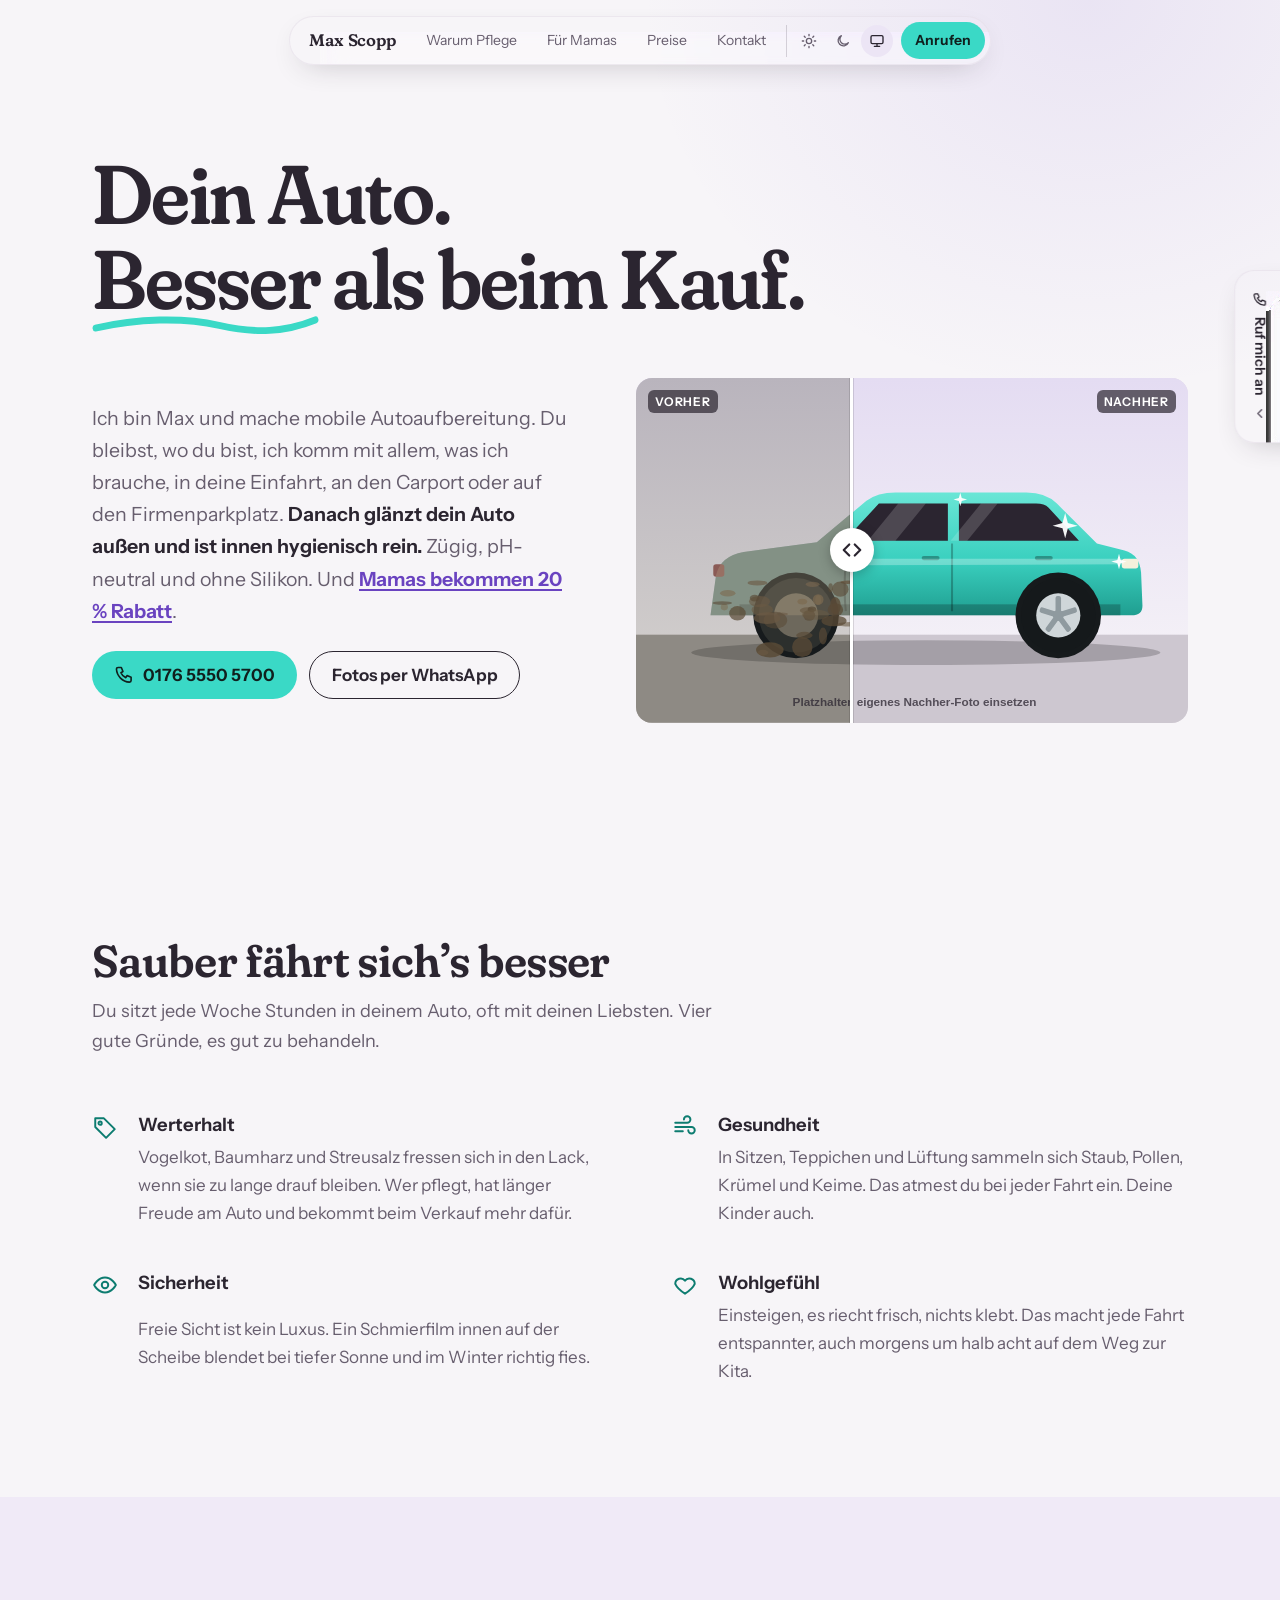
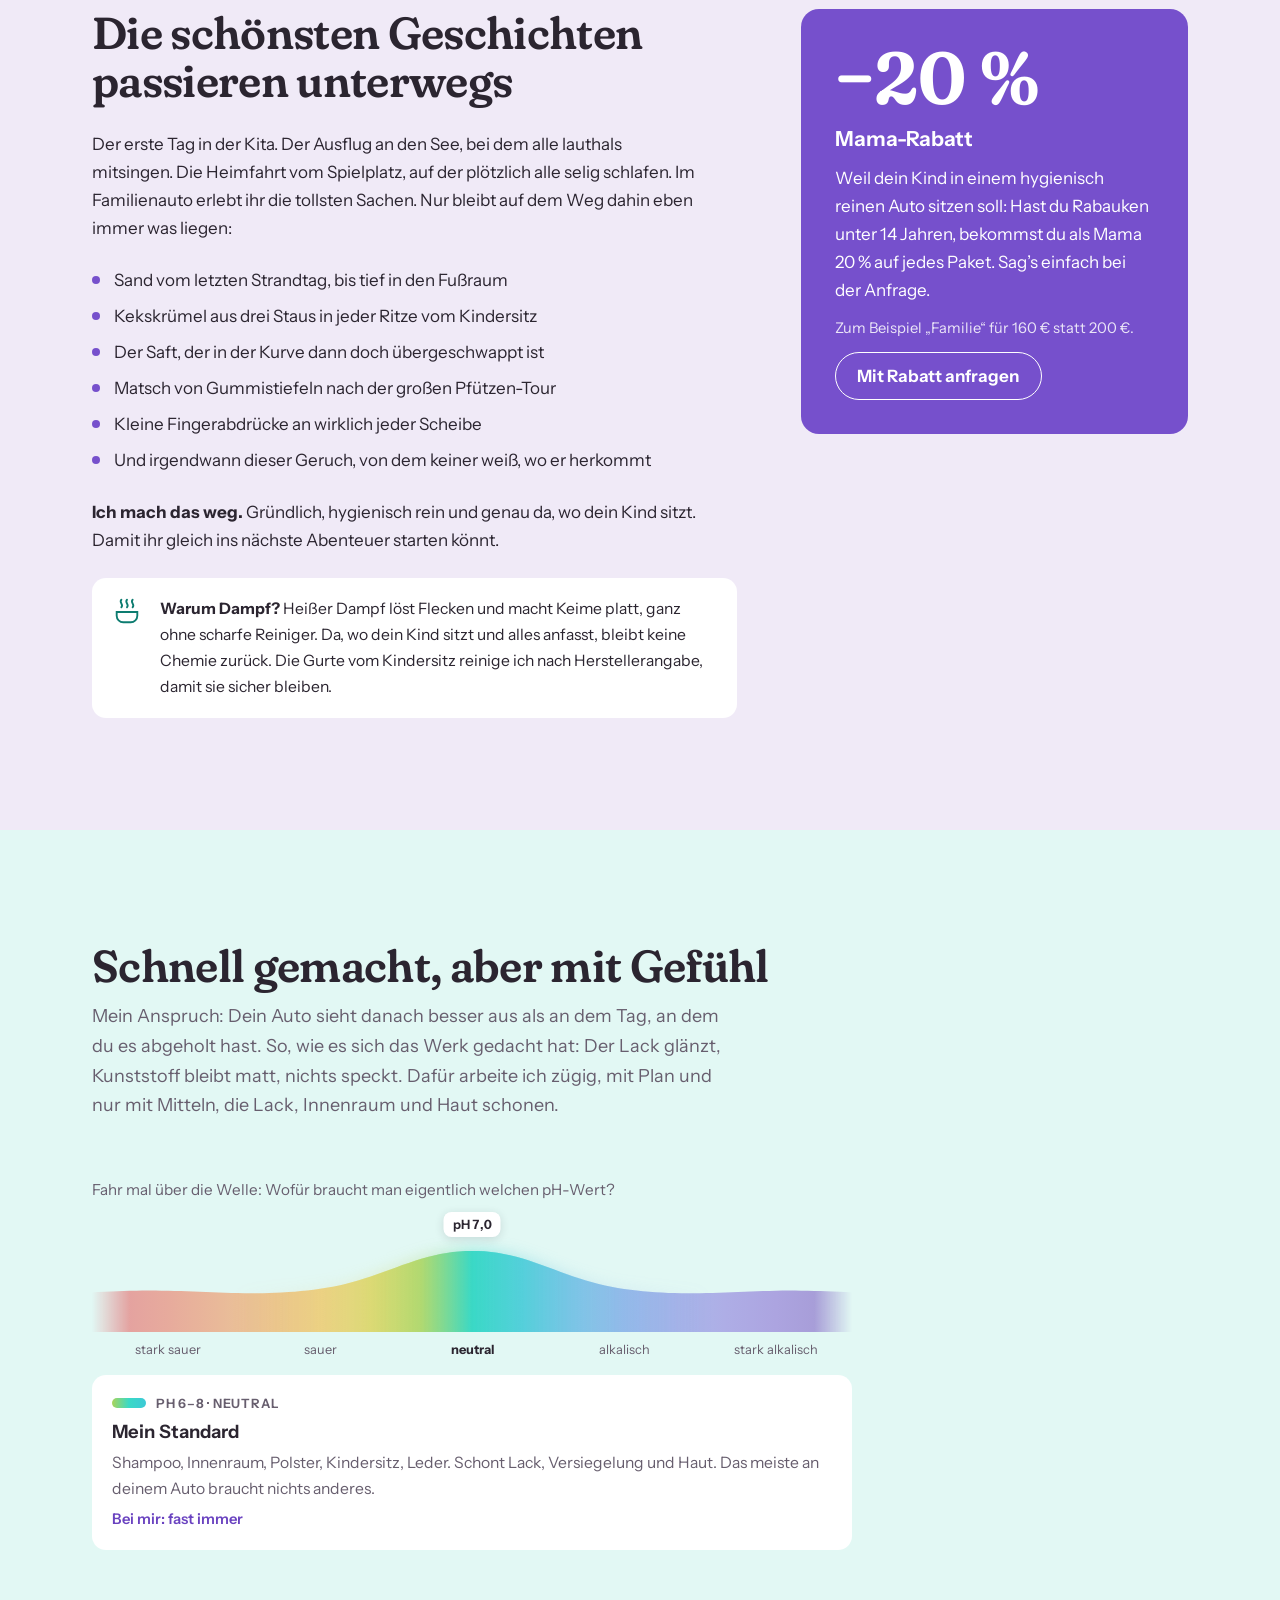
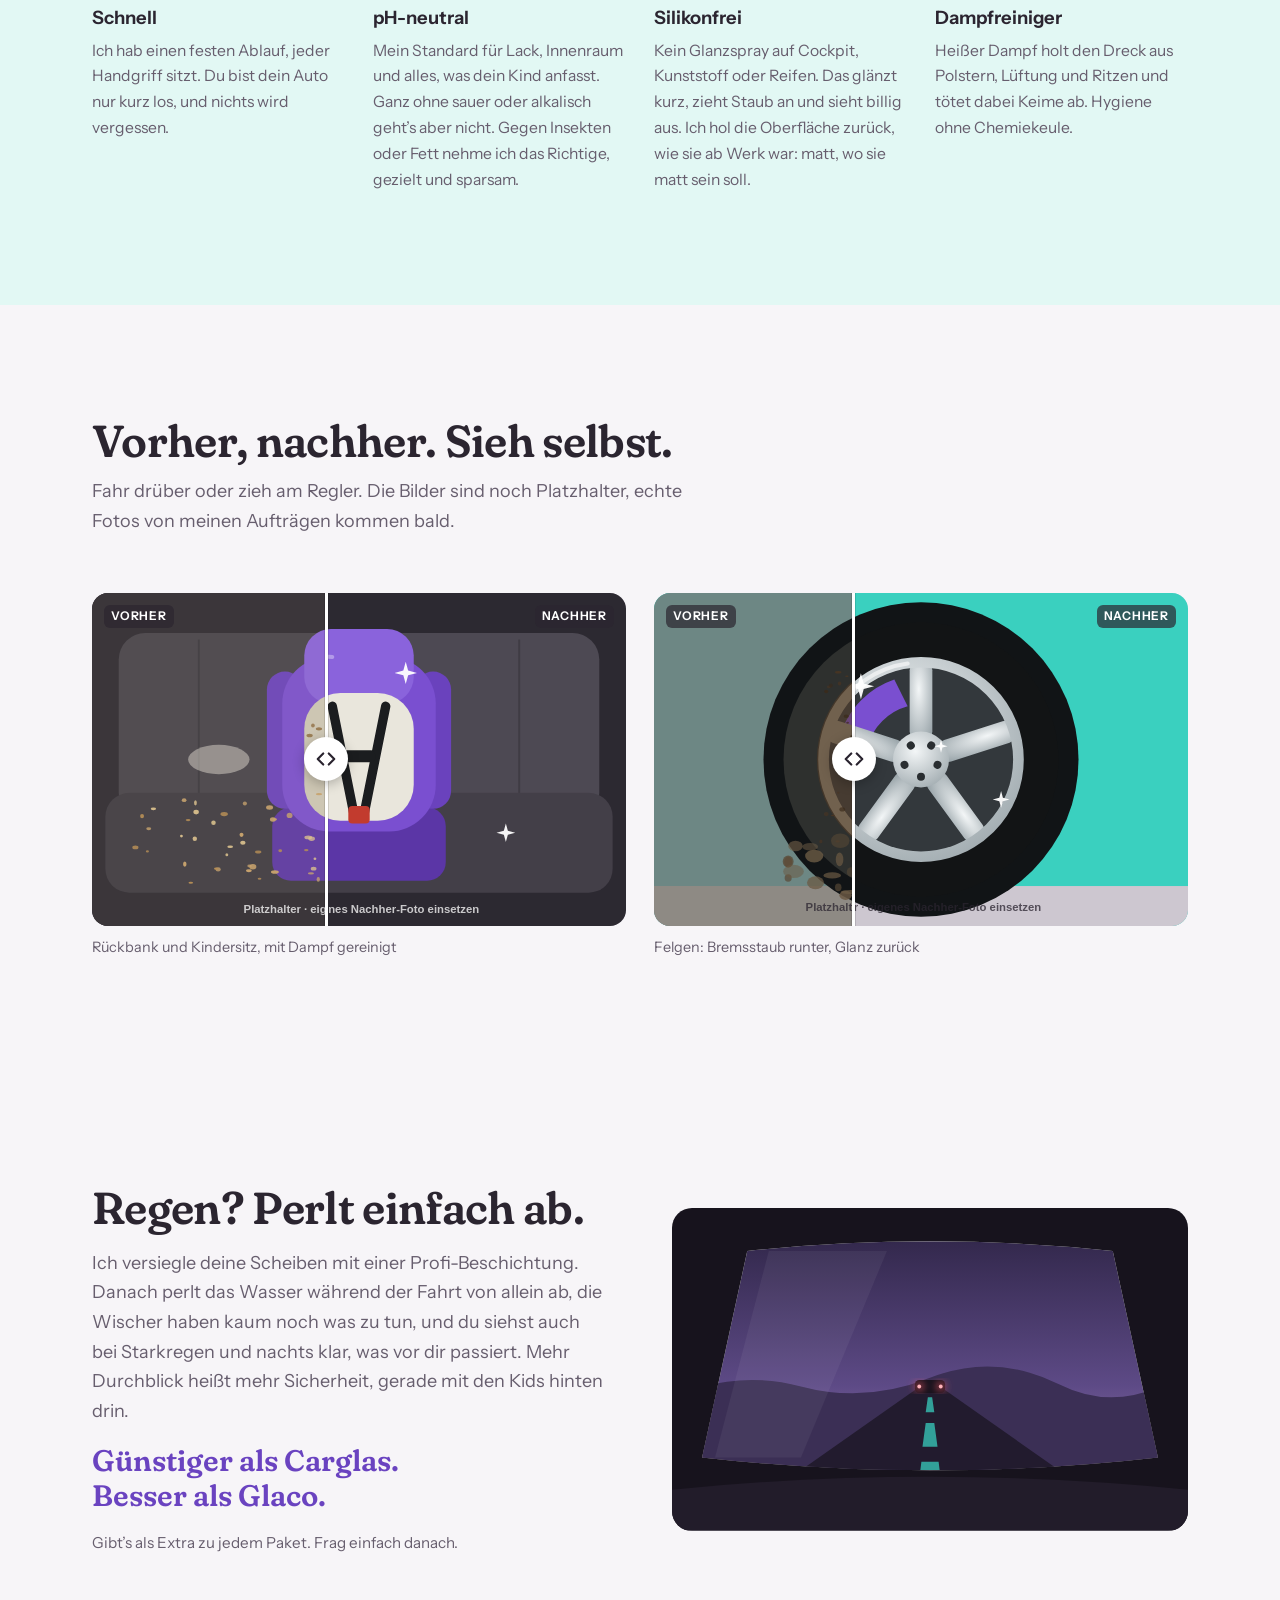
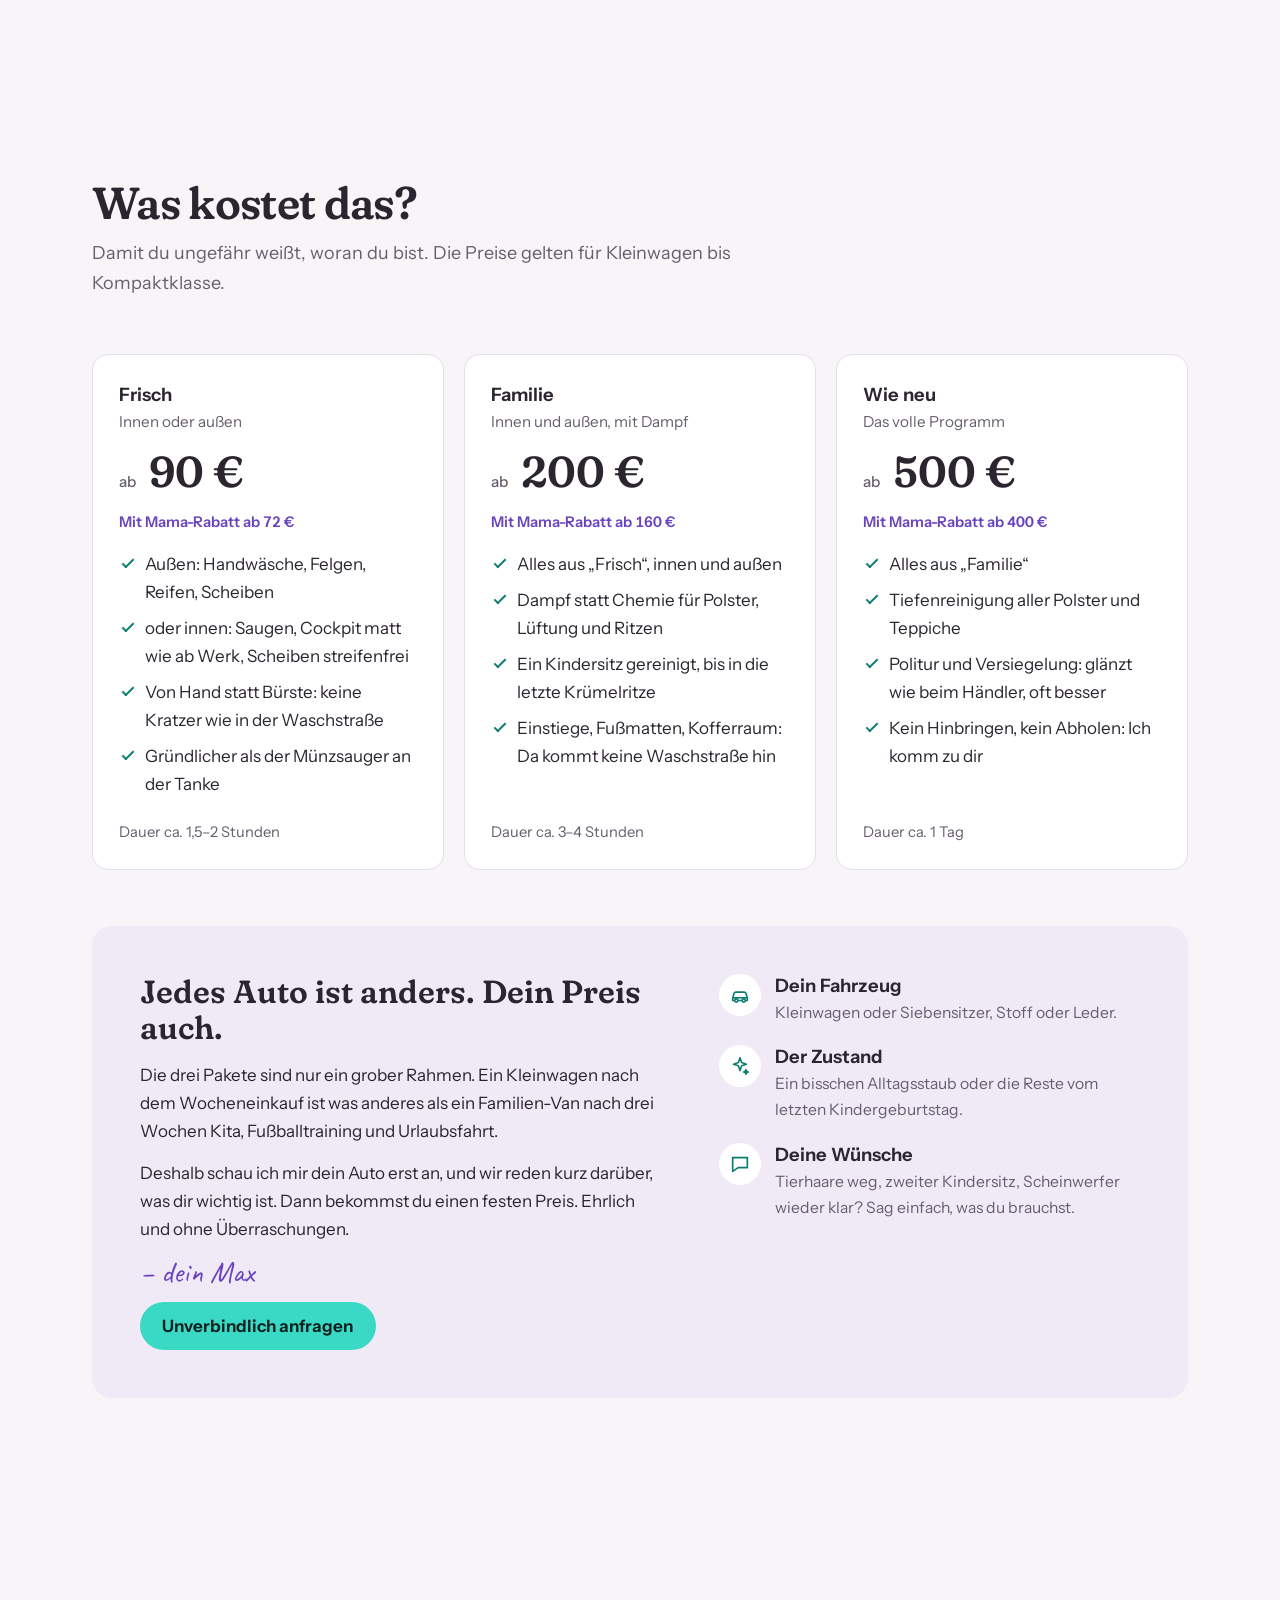
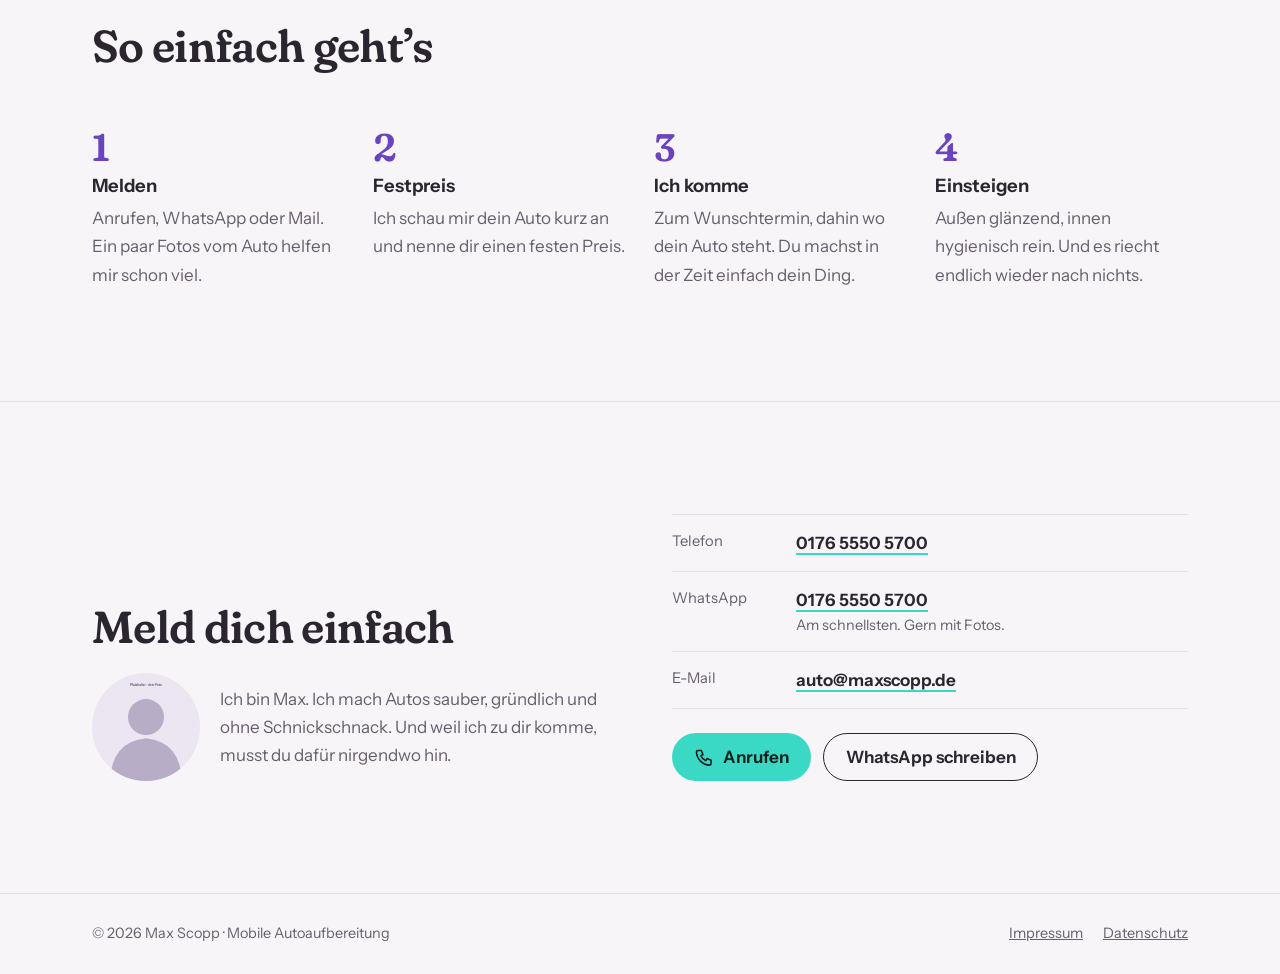
==== index.html @ cbfadf85 "Impressum und Datenschutz" ====
<!doctype html>
<html lang="de">
<head>
<meta charset="utf-8">
<meta name="viewport" content="width=device-width, initial-scale=1">
<title>Max Scopp Autoaufbereitung</title>
<meta name="description" content="Mobile Autoaufbereitung: Ich komme zu dir. Schnell, pH-neutral und silikonfrei, innen hygienisch rein mit Dampfreiniger. 20 % Rabatt für Mamas mit Kindern unter 14.">
<meta name="theme-color" content="#f7f5f8">
<link rel="icon" href="data:image/svg+xml,%3Csvg xmlns='http://www.w3.org/2000/svg' viewBox='0 0 32 32'%3E%3Crect width='32' height='32' rx='8' fill='%237650cc'/%3E%3Ctext x='16' y='21' text-anchor='middle' font-family='Georgia' font-weight='700' font-size='13' fill='%23fff'%3EMS%3C/text%3E%3C/svg%3E">
<script>
  // Gespeichertes Farbschema vor dem ersten Rendern setzen (kein Aufblitzen)
  try {
    var savedTheme = localStorage.getItem('theme');
    if (savedTheme === 'light' || savedTheme === 'dark') document.documentElement.setAttribute('data-theme', savedTheme);
  } catch (e) {}
</script>
<link rel="preconnect" href="https://fonts.googleapis.com">
<link rel="preconnect" href="https://fonts.gstatic.com" crossorigin>
<link rel="stylesheet" href="https://fonts.googleapis.com/css2?family=Caveat:wght@600&family=Fraunces:opsz,wght,SOFT@9..144,500..700,0..100&family=Instrument+Sans:wght@400..700&display=swap">
<style>
/* Layout: calm, friendly single column — soft lilac-grey ground and plum-charcoal text; turquoise marks actions, violet marks the mama offer; soft serif headings, one handwritten signature */
:root {
  --bg: #f7f5f8;
  --surface: #ffffff;
  --ink: #2b2530;
  --muted: #675e6e;
  --line: #e4dee8;
  --lilac: #f0eaf7;
  --mint: #e2f8f4;
  --teal: #3ad9c6;
  --on-teal: #10201e;
  --teal-ink: #0d7c70;
  --violet: #7650cc;
  --on-violet: #ffffff;
  --violet-ink: #6a43c0;
  --ph-dim: 0.5;
  --ph-on: 1;
  --chip: #ece5f5;
  --hover: rgb(118 80 204 / 0.06);
  --glow: rgb(118 80 204 / 0.1);
  --lg-tint: 255 255 255;
  --lg-tint-a: 0.34;

  --f-display: "Fraunces", Georgia, "Times New Roman", serif;
  --f-body: "Instrument Sans", system-ui, -apple-system, "Segoe UI", Roboto, sans-serif;
  --f-hand: "Caveat", "Segoe Print", "Bradley Hand", cursive;
  color-scheme: light;
}
@media (prefers-color-scheme: dark) {
  :root:not([data-theme="light"]) {
    --bg: #19161d; --surface: #231f28; --ink: #efeaf3; --muted: #b0a7b8; --line: #373040;
    --lilac: #251e2f; --mint: #15292b; --teal: #5ee8d8; --on-teal: #0d1d1b; --teal-ink: #72ecdd;
    --violet: #7a55d4; --on-violet: #ffffff; --violet-ink: #b69cf2; --ph-dim: 0.4; --ph-on: 0.9;
    --chip: #2c2536; --hover: rgb(182 156 242 / 0.08); --glow: rgb(167 139 250 / 0.08); --lg-tint: 32 27 40; --lg-tint-a: 0.46;
    color-scheme: dark;
  }
}
:root[data-theme="dark"] {
  --bg: #19161d; --surface: #231f28; --ink: #efeaf3; --muted: #b0a7b8; --line: #373040;
  --lilac: #251e2f; --mint: #15292b; --teal: #5ee8d8; --on-teal: #0d1d1b; --teal-ink: #72ecdd;
  --violet: #7a55d4; --on-violet: #ffffff; --violet-ink: #b69cf2; --ph-dim: 0.4; --ph-on: 0.9;
    --chip: #2c2536; --hover: rgb(182 156 242 / 0.08); --glow: rgb(167 139 250 / 0.08); --lg-tint: 32 27 40; --lg-tint-a: 0.46;
  color-scheme: dark;
}

*, *::before, *::after { box-sizing: border-box; }
html { -webkit-text-size-adjust: 100%; }
@media (prefers-reduced-motion: no-preference) { html { scroll-behavior: smooth; } }
body {
  margin: 0;
  background: var(--bg);
  color: var(--ink);
  font-family: var(--f-body);
  font-size: 1.0625rem;
  line-height: 1.65;
}
/* Ein weicher Farbschimmer oben rechts */
body::before {
  content: ""; position: absolute; top: 0; left: 0; right: 0; height: 100vh; z-index: -1; pointer-events: none;
  background: radial-gradient(50vw 44vw at 85% 0%, var(--glow), transparent 70%);
}
img { max-width: 100%; display: block; }
a { color: inherit; }
p { margin: 0; }
h1, h2 {
  margin: 0;
  font-family: var(--f-display);
  font-weight: 600;
  font-variation-settings: "SOFT" 100;
  letter-spacing: -0.015em;
  line-height: 1.08;
  text-wrap: balance;
}
h2 { font-size: clamp(1.9rem, 4vw, 2.8rem); }
h3, h4 { margin: 0; font-size: 1.15rem; font-weight: 650; line-height: 1.3; }
:focus-visible { outline: 3px solid var(--teal); outline-offset: 3px; }

.wrap { max-width: 1160px; margin-inline: auto; padding-inline: clamp(16px, 4vw, 32px); }
.sec { padding-block: clamp(64px, 9vw, 112px); scroll-margin-top: 72px; }
.stack { display: grid; gap: clamp(32px, 5vw, 56px); }
.head { display: grid; gap: 12px; max-width: 44rem; }
.intro { color: var(--muted); font-size: 1.125rem; max-width: 40rem; }

/* Buttons */
.btn {
  display: inline-flex; align-items: center; justify-content: center; gap: 0.55em;
  min-height: 48px; padding: 0.65em 1.25em;
  border: 1.5px solid transparent; border-radius: 999px;
  font: inherit; font-weight: 650; line-height: 1.2; text-decoration: none; cursor: pointer;
  transition: transform 0.15s ease;
}
.btn:hover { transform: translateY(-1px); }
.btn svg { width: 1.15em; height: 1.15em; flex: none; }
.btn-teal { background: var(--teal); color: var(--on-teal); }
.btn-line { border-color: var(--ink); color: var(--ink); background: transparent; }
.btn-sm { min-height: 42px; padding: 0.5em 1em; font-size: 0.95rem; }
@media (prefers-reduced-motion: reduce) { .btn { transition: none; } .btn:hover { transform: none; } }

/* Floating navbar (wie auf max-scopp.github.io) */
.top {
  position: fixed; top: 16px; left: 0; right: 0; z-index: 20;
  display: flex; justify-content: center; padding-inline: 12px; pointer-events: none;
}
.bar {
  pointer-events: auto; display: flex; align-items: center; gap: 4px; max-width: 100%;
  padding: 6px; border-radius: 999px;
  box-shadow: inset 0 0 0 1px color-mix(in srgb, var(--line) 60%, transparent), 0 10px 30px -14px color-mix(in srgb, var(--ink) 30%, transparent);
}
.lg { background: rgb(var(--lg-tint) / var(--lg-tint-a)); -webkit-backdrop-filter: blur(12px) saturate(1.5); backdrop-filter: blur(12px) saturate(1.5); }
.lg.lg--refract { background: none; }
.brand {
  padding: 0 12px 0 14px; white-space: nowrap; text-decoration: none;
  font-family: var(--f-display); font-weight: 600; font-variation-settings: "SOFT" 100; font-size: 1.05rem; letter-spacing: -0.01em;
}
.nav { min-width: 0; }
.nav ul { display: flex; gap: 2px; margin: 0; padding: 0; list-style: none; }
.nav a, .bar-cta {
  display: block; padding: 7px 14px; border-radius: 999px; white-space: nowrap; text-decoration: none;
  font-size: 0.875rem; color: var(--muted); transition: color 0.2s, background-color 0.2s, opacity 0.2s;
}
.nav a:hover { color: var(--ink); background: var(--hover); }
.nav a[aria-current] { color: var(--ink); background: var(--chip); }
.bar-cta { margin-left: 4px; background: var(--teal); color: var(--on-teal); font-weight: 650; }
.bar-cta:hover { opacity: 0.88; }
.theme { display: flex; gap: 2px; margin-left: 2px; padding-left: 6px; border-left: 1px solid color-mix(in srgb, var(--muted) 25%, transparent); }
.theme button {
  display: grid; place-items: center; width: 32px; height: 32px; padding: 0;
  border: 0; border-radius: 999px; background: transparent; color: var(--muted); cursor: pointer;
  transition: color 0.2s, background-color 0.2s;
}
.theme button:hover { color: var(--ink); background: var(--hover); }
.theme button[aria-pressed="true"] { color: var(--ink); background: var(--chip); }
.theme svg { width: 16px; height: 16px; }
@media (max-width: 760px) {
  /* Auf dem Handy scrollt die Leiste mit der Seite weg, statt mit der Browserleiste zu springen */
  .top { position: absolute; top: 10px; }
  .nav, .bar-cta { display: none; }
}

/* Hero */
.hero { padding-block: clamp(104px, 12vw, 152px) clamp(64px, 8vw, 104px); }
.hero-title { display: grid; gap: 14px; }
.hero h1 { font-size: clamp(2.6rem, 6.8vw, 5.2rem); line-height: 1.02; letter-spacing: -0.02em; }
.squiggle {
  padding-bottom: 0.06em;
  background: url("data:image/svg+xml,%3Csvg xmlns='http://www.w3.org/2000/svg' viewBox='0 0 200 16' preserveAspectRatio='none'%3E%3Cpath d='M3 11C40 4 80 3 112 9S170 14 197 5' fill='none' stroke='%233ad9c6' stroke-width='5' stroke-linecap='round'/%3E%3C/svg%3E") left bottom / 100% 0.26em no-repeat;
}
.hero-grid {
  display: grid; grid-template-columns: minmax(0, 1fr) minmax(0, 1.15fr);
  gap: clamp(28px, 5vw, 64px); align-items: center;
}
.hero-copy { display: grid; gap: 24px; min-width: 0; }
.lead { font-size: clamp(1.08rem, 1.6vw, 1.22rem); color: var(--muted); max-width: 34rem; }
.lead strong { color: var(--ink); font-weight: 650; }
.mama-link { color: var(--violet-ink); font-weight: 650; text-decoration-thickness: 1.5px; text-underline-offset: 3px; }
.cta { display: flex; flex-wrap: wrap; gap: 12px; }
@media (max-width: 880px) { .hero-grid { grid-template-columns: minmax(0, 1fr); } }

/* Before / after slider */
.shot { margin: 0; display: grid; gap: 10px; min-width: 0; }
.shot figcaption { font-size: 0.9rem; color: var(--muted); }
.compare {
  --pos: 50%;
  position: relative; aspect-ratio: 8 / 5; max-width: 100%;
  border-radius: 16px; overflow: hidden; background: var(--line);
  user-select: none; -webkit-user-select: none;
}
.compare img { position: absolute; inset: 0; width: 100%; height: 100%; object-fit: cover; }
.compare .before { clip-path: inset(0 calc(100% - var(--pos)) 0 0); }
.compare-line {
  position: absolute; top: 0; bottom: 0; left: var(--pos); width: 3px; margin-left: -1.5px;
  background: #fff; box-shadow: 0 0 0 1px rgba(0, 0, 0, 0.12); pointer-events: none;
}
.compare-knob {
  position: absolute; top: 50%; left: 50%; width: 44px; height: 44px; transform: translate(-50%, -50%);
  display: grid; place-items: center; border-radius: 50%;
  background: #fff; color: #2b2530; box-shadow: 0 3px 12px rgba(0, 0, 0, 0.25);
}
.compare-knob svg { width: 22px; height: 22px; }
.tag {
  position: absolute; top: 12px; padding: 0.15em 0.6em; border-radius: 6px;
  background: rgba(43, 37, 48, 0.7); color: #fff;
  font-size: 0.75rem; font-weight: 650; letter-spacing: 0.06em; text-transform: uppercase; pointer-events: none;
}
.tag-l { left: 12px; }
.tag-r { right: 12px; }
.compare-range {
  position: absolute; inset: 0; width: 100%; height: 100%; margin: 0;
  opacity: 0; cursor: ew-resize; touch-action: pan-y;
}
.compare:has(.compare-range:focus-visible) { outline: 3px solid var(--teal); outline-offset: 3px; }

/* Why */
.reasons { display: grid; grid-template-columns: repeat(2, minmax(0, 1fr)); gap: clamp(28px, 4vw, 44px) clamp(28px, 5vw, 64px); }
.reason { display: grid; grid-template-columns: 30px minmax(0, 1fr); gap: 6px 16px; align-items: start; }
.reason svg { grid-row: span 2; width: 26px; height: 26px; margin-top: 1px; color: var(--teal-ink); }
.reason p { color: var(--muted); }
@media (max-width: 720px) { .reasons { grid-template-columns: minmax(0, 1fr); } }

/* Mamas */
.mamas { background: var(--lilac); }
.mama-grid { display: grid; grid-template-columns: minmax(0, 1.25fr) minmax(0, 0.75fr); gap: clamp(32px, 5vw, 72px); align-items: start; }
.mama-copy { display: grid; gap: 24px; min-width: 0; }
.mama-copy > p { max-width: 38rem; }
.mess { display: grid; gap: 8px; margin: 0; padding: 0; list-style: none; }
.mess li { display: flex; gap: 14px; align-items: baseline; }
.mess li::before { content: ""; flex: none; width: 8px; height: 8px; border-radius: 50%; background: var(--violet); transform: translateY(-2px); }
.steam {
  display: grid; grid-template-columns: 34px minmax(0, 1fr); gap: 14px; align-items: start;
  padding: 18px 20px; border-radius: 14px; background: var(--surface);
}
.steam svg { width: 30px; height: 30px; color: var(--teal-ink); }
.steam p { font-size: 0.98rem; }
.discount {
  position: sticky; top: 96px; min-width: 0;
  display: grid; gap: 12px; padding: clamp(24px, 4vw, 34px); border-radius: 18px;
  background: var(--violet); color: var(--on-violet);
}
.discount .big { font-family: var(--f-display); font-weight: 650; font-variation-settings: "SOFT" 100; font-size: clamp(3.4rem, 6vw, 4.6rem); line-height: 0.95; }
.discount h3 { font-size: 1.3rem; }
.discount .small { font-size: 0.92rem; opacity: 0.85; }
.discount .btn-line { border-color: currentColor; color: inherit; justify-self: start; }
@media (max-width: 880px) {
  .mama-grid { grid-template-columns: minmax(0, 1fr); }
  .discount { position: static; }
}

/* Method */
.method { background: var(--mint); }
.ph { display: grid; gap: 10px; max-width: 760px; margin: 0; }
.ph-hint { font-size: 0.95rem; color: var(--muted); }
.ph-bar { position: relative; border-radius: 12px; cursor: ew-resize; touch-action: pan-y; -webkit-user-select: none; user-select: none; }
.ph-bar:focus-visible { outline: 3px solid var(--teal); outline-offset: 4px; }
.ph-svg { display: block; width: 100%; height: 120px; overflow: hidden; }
.ph-base { opacity: var(--ph-dim); }
.ph-glow { opacity: calc(var(--ph-on) * 0.5); }
.ph-hi { opacity: var(--ph-on); }
.ph-bubble {
  position: absolute; top: 0; left: clamp(34px, var(--x, 50%), calc(100% - 34px)); transform: translateX(-50%);
  padding: 2px 9px; border-radius: 8px; background: var(--surface); color: var(--ink);
  font-size: 0.8rem; font-weight: 650; font-variant-numeric: tabular-nums; white-space: nowrap; pointer-events: none;
  box-shadow: 0 2px 10px color-mix(in srgb, var(--ink) 14%, transparent);
}
.ph-labels { display: grid; grid-template-columns: repeat(5, minmax(0, 1fr)); font-size: 0.8rem; line-height: 1.3; color: var(--muted); text-align: center; }
.ph-labels span { transition: color 0.3s ease; }
.ph-labels span.is-on { color: var(--ink); font-weight: 700; }
.ph-info { display: grid; margin-top: 6px; }
.ph-card {
  grid-area: 1 / 1; display: grid; gap: 6px; align-content: start;
  padding: 18px 20px; border-radius: 14px; background: var(--surface);
  visibility: hidden; opacity: 0; transform: translateY(10px);
  transition: opacity 0.35s ease, transform 0.35s ease, visibility 0.35s;
}
.ph-card.is-on { visibility: visible; opacity: 1; transform: none; }
.ph-card p { color: var(--muted); font-size: 0.98rem; }
.ph-card .ph-range { display: flex; align-items: center; gap: 10px; font-size: 0.8rem; font-weight: 650; letter-spacing: 0.06em; text-transform: uppercase; }
.ph-card .ph-range::before { content: ""; width: 34px; height: 10px; border-radius: 5px; background: var(--zone); opacity: var(--ph-on); }
.ph-card .ph-use { color: var(--violet-ink); font-weight: 600; font-size: 0.92rem; }
@media (prefers-reduced-motion: reduce) {
  .ph-labels span, .ph-card { transition: none; }
  .ph-card { transform: none; }
}
.ways { display: grid; grid-template-columns: repeat(4, minmax(0, 1fr)); gap: 28px; }
.way { display: grid; gap: 8px; align-content: start; }
.way p { color: var(--muted); font-size: 0.98rem; }
@media (max-width: 960px) { .ways { grid-template-columns: repeat(2, minmax(0, 1fr)); } }
@media (max-width: 560px) { .ways { grid-template-columns: minmax(0, 1fr); } }

/* Gallery */
.gallery { display: grid; grid-template-columns: repeat(2, minmax(0, 1fr)); gap: 28px; }
@media (max-width: 720px) { .gallery { grid-template-columns: minmax(0, 1fr); } }

/* Scheibenversiegelung */
.rain-grid { display: grid; grid-template-columns: minmax(0, 1fr) minmax(0, 1fr); gap: clamp(28px, 5vw, 64px); align-items: center; }
.rain-copy { display: grid; gap: 16px; min-width: 0; }
.punch { font-family: var(--f-display); font-weight: 600; font-variation-settings: "SOFT" 100; font-size: clamp(1.4rem, 2.6vw, 1.85rem); line-height: 1.2; color: var(--violet-ink); }
.rain-note { color: var(--muted); font-size: 0.95rem; }
.windshield { display: block; width: 100%; height: auto; border-radius: 20px; }
.drop { transform-box: fill-box; transform-origin: center; opacity: 0; animation: bead 3.6s cubic-bezier(0.5, 0, 0.75, 0.3) infinite; animation-delay: var(--d); }
@keyframes bead {
  0% { opacity: 0; transform: translate(0, 0) scale(0.4); }
  12%, 55% { opacity: 1; transform: translate(0, 0) scale(1); }
  100% { opacity: 0; transform: translate(var(--tx), var(--ty)) scale(0.7); }
}
@media (prefers-reduced-motion: reduce) { .drop { animation: none; opacity: 1; } }
@media (max-width: 880px) { .rain-grid { grid-template-columns: minmax(0, 1fr); } }

/* Prices */
.plans { display: grid; grid-template-columns: repeat(3, minmax(0, 1fr)); gap: 20px; }
.plan {
  display: flex; flex-direction: column; gap: 16px;
  padding: 28px 26px 24px; border: 1px solid var(--line); border-radius: 16px; background: var(--surface);
}
.plan-name { display: grid; gap: 2px; }
.plan-name p { color: var(--muted); font-size: 0.95rem; }
.price {
  display: flex; align-items: baseline; gap: 0.3em;
  font-family: var(--f-display); font-weight: 600; font-variation-settings: "SOFT" 100;
  font-size: 2.7rem; line-height: 1; font-variant-numeric: tabular-nums;
}
.price small { font-family: var(--f-body); font-size: 0.95rem; font-weight: 500; color: var(--muted); }
.mama-line { font-size: 0.92rem; font-weight: 600; color: var(--violet-ink); font-variant-numeric: tabular-nums; }
.ticks { display: grid; gap: 8px; margin: 0; padding: 0; list-style: none; }
.ticks li { position: relative; padding-left: 26px; }
.ticks li::before {
  content: ""; position: absolute; left: 3px; top: 0.52em; width: 12px; height: 6px;
  border-left: 2px solid var(--teal-ink); border-bottom: 2px solid var(--teal-ink); transform: rotate(-45deg);
}
.plan-foot { margin-top: auto; padding-top: 6px; color: var(--muted); font-size: 0.92rem; }
.custom {
  display: grid; grid-template-columns: minmax(0, 1.1fr) minmax(0, 0.9fr);
  gap: clamp(28px, 5vw, 64px); align-items: start;
  padding: clamp(24px, 4.5vw, 48px); border-radius: 20px; background: var(--lilac);
}
.custom-text { display: grid; gap: 14px; min-width: 0; }
.custom-text .btn { justify-self: start; }
.custom-title { font-family: var(--f-display); font-weight: 600; font-variation-settings: "SOFT" 100; font-size: clamp(1.5rem, 3vw, 2rem); line-height: 1.15; }
.sign { font-family: var(--f-hand); font-size: 1.9rem; line-height: 1; color: var(--violet-ink); }
.factors { display: grid; gap: 20px; margin: 0; padding: 0; list-style: none; }
.factors li { display: grid; grid-template-columns: 42px minmax(0, 1fr); gap: 2px 14px; }
.factors .ico {
  grid-row: span 2; display: grid; place-items: center; width: 42px; height: 42px;
  border-radius: 50%; background: var(--surface); color: var(--teal-ink);
}
.factors .ico svg { width: 22px; height: 22px; }
.factors p { color: var(--muted); font-size: 0.98rem; }
@media (max-width: 960px) { .plans { grid-template-columns: minmax(0, 1fr); max-width: 560px; } }
@media (max-width: 880px) { .custom { grid-template-columns: minmax(0, 1fr); } }

/* Steps */
.steps { display: grid; grid-template-columns: repeat(4, minmax(0, 1fr)); gap: 28px; margin: 0; padding: 0; list-style: none; counter-reset: step; }
.steps li { display: grid; gap: 6px; align-content: start; counter-increment: step; }
.steps li::before {
  content: counter(step);
  font-family: var(--f-display); font-weight: 600; font-variation-settings: "SOFT" 100;
  font-size: 2.4rem; line-height: 1.1; color: var(--violet-ink);
}
.steps p { color: var(--muted); }
@media (max-width: 880px) { .steps { grid-template-columns: repeat(2, minmax(0, 1fr)); } }
@media (max-width: 520px) { .steps { grid-template-columns: minmax(0, 1fr); } }

/* Contact */
.contact { border-top: 1px solid var(--line); }
.contact-grid { display: grid; grid-template-columns: minmax(0, 1fr) minmax(0, 1fr); gap: clamp(32px, 5vw, 64px); align-items: end; }
.reach { display: grid; gap: 24px; min-width: 0; }
.me { display: grid; gap: 22px; min-width: 0; }
.me-intro { display: flex; gap: 20px; align-items: center; }
.me-intro img { width: 108px; height: 108px; flex: none; object-fit: cover; border-radius: 50%; }
.me-intro p { color: var(--muted); }
.lines { margin: 0; border-top: 1px solid var(--line); }
.line { display: grid; grid-template-columns: 7rem minmax(0, 1fr); gap: 12px; padding-block: 14px; border-bottom: 1px solid var(--line); }
.line dt { color: var(--muted); font-size: 0.92rem; }
.line dd { margin: 0; font-weight: 650; overflow-wrap: anywhere; }
.line dd a { text-decoration-color: var(--teal); text-decoration-thickness: 2px; text-underline-offset: 4px; }
.line dd span { display: block; font-weight: 400; font-size: 0.9rem; color: var(--muted); }
@media (max-width: 880px) { .contact-grid { grid-template-columns: minmax(0, 1fr); } }

/* Footer + phone call bar */
.foot { padding-block: 28px; border-top: 1px solid var(--line); color: var(--muted); font-size: 0.9rem; }
.foot .wrap { display: flex; flex-wrap: wrap; justify-content: space-between; gap: 12px 24px; }
.foot nav { display: flex; gap: 20px; }
/* Schwebende Kontaktleiste: Pille auf dem Handy, Seitenlasche rechts auf dem Desktop */
.callbar {
  position: fixed; z-index: 30; top: 30vh; right: -20px;
  display: flex; align-items: stretch; gap: 4px; padding: 6px 26px 6px 6px; border-radius: 20px;
  transform: translateX(calc(100% - 66px));
  transition: transform 0.45s cubic-bezier(0.2, 0.7, 0.2, 1);
  box-shadow: inset 0 0 0 1px color-mix(in srgb, var(--line) 60%, transparent), 0 10px 30px -14px color-mix(in srgb, var(--ink) 30%, transparent);
}
.callbar:hover, .callbar:focus-within, .callbar.is-open { transform: none; }
.callbar-tab {
  display: flex; align-items: center; justify-content: center; gap: 10px; width: 40px; padding: 16px 0;
  writing-mode: vertical-rl; white-space: nowrap;
  border: 0; border-radius: 14px; background: none; color: var(--ink); cursor: pointer;
  font: inherit; font-size: 0.875rem; font-weight: 600;
}
.callbar-tab:hover { background: var(--hover); }
.callbar-tab svg { width: 15px; height: 15px; }
.callbar-tab .chev { color: var(--muted); transition: transform 0.3s ease; }
.callbar:hover .chev, .callbar:focus-within .chev, .callbar.is-open .chev { transform: rotate(180deg); }
.callbar-body { display: flex; flex-direction: column; justify-content: center; gap: 8px; padding: 4px 2px; }
.callbar .short { display: none; }
@media (max-width: 760px) {
  body { padding-bottom: 84px; }
  .callbar {
    top: auto; left: 12px; right: 12px; bottom: 12px;
    display: block; padding: 6px; border-radius: 999px;
  }
  .callbar, .callbar:hover, .callbar:focus-within, .callbar.is-open { transform: none; }
  .callbar-tab, .callbar .mail, .callbar .long { display: none; }
  .callbar .short { display: inline; }
  .callbar-body { flex-direction: row; padding: 0; }
  .callbar-body .btn { flex: 1; }
  .reach .cta { display: none; } /* die schwebende Leiste hat dieselben Knöpfe */
}
@media (prefers-reduced-motion: reduce) { .callbar, .callbar-tab .chev { transition: none; } }
</style>
</head>
<body>

<header class="top">
  <div class="bar lg">
    <a class="brand" href="#start">Max Scopp</a>
    <nav class="nav" aria-label="Hauptmenü">
      <ul>
        <li><a href="#pflege">Warum Pflege</a></li>
        <li><a href="#mamas">Für Mamas</a></li>
        <li><a href="#preise">Preise</a></li>
        <li><a href="#kontakt">Kontakt</a></li>
      </ul>
    </nav>
    <div class="theme" role="group" aria-label="Farbschema">
      <button type="button" value="light" aria-pressed="false" title="Hell" aria-label="Hell">
        <svg viewBox="0 0 24 24" fill="none" stroke="currentColor" stroke-width="2" stroke-linecap="round" aria-hidden="true"><circle cx="12" cy="12" r="4"/><path d="M12 2v2M12 20v2M4.9 4.9l1.4 1.4M17.7 17.7l1.4 1.4M2 12h2M20 12h2M4.9 19.1l1.4-1.4M17.7 6.3l1.4-1.4"/></svg>
      </button>
      <button type="button" value="dark" aria-pressed="false" title="Dunkel" aria-label="Dunkel">
        <svg viewBox="0 0 24 24" fill="none" stroke="currentColor" stroke-width="2" stroke-linejoin="round" aria-hidden="true"><path d="M20 14.5A8 8 0 1 1 9.5 4a6.5 6.5 0 0 0 10.5 10.5z"/></svg>
      </button>
      <button type="button" value="system" aria-pressed="true" title="Wie mein Gerät" aria-label="Wie mein Gerät">
        <svg viewBox="0 0 24 24" fill="none" stroke="currentColor" stroke-width="2" stroke-linecap="round" stroke-linejoin="round" aria-hidden="true"><rect x="3" y="4" width="18" height="12" rx="2"/><path d="M8 20h8M12 16v4"/></svg>
      </button>
    </div>
    <a class="bar-cta" href="tel:+4917655505700">Anrufen</a>
  </div>
</header>

<main id="start">

  <section class="hero wrap">
    <div class="stack">
      <div class="hero-title">
        <h1>Dein Auto.<br><span class="squiggle">Besser</span> als beim&nbsp;Kauf.</h1>
      </div>
      <div class="hero-grid">
        <div class="hero-copy">
          <p class="lead">Ich bin Max und mache mobile Autoaufbereitung. Du bleibst, wo du bist, ich komm mit allem, was ich brauche, in deine Einfahrt, an den Carport oder auf den Firmenparkplatz. <strong>Danach glänzt dein Auto außen und ist innen hygienisch rein.</strong> Zügig, pH-neutral und ohne Silikon. Und <a class="mama-link" href="#mamas">Mamas bekommen 20 % Rabatt</a>.</p>
          <div class="cta">
            <a class="btn btn-teal" href="tel:+4917655505700">
              <svg viewBox="0 0 24 24" fill="none" stroke="currentColor" stroke-width="2" stroke-linejoin="round" aria-hidden="true"><path d="M5 3h4l2 5-2.5 1.5a11 11 0 0 0 6 6L16 13l5 2v4a2 2 0 0 1-2 2A17 17 0 0 1 3 5a2 2 0 0 1 2-2"/></svg>
              0176 5550 5700
            </a>
            <a class="btn btn-line" href="https://wa.me/4917655505700">Fotos per WhatsApp</a>
          </div>
        </div>
        <figure class="shot">
          <div class="compare">
            <img src="images/aussen-nachher.svg" alt="Nachher: sauberes, glänzendes Auto (Platzhalterbild)" width="800" height="500">
            <img class="before" src="images/aussen-vorher.svg" alt="Vorher: verschmutztes Auto (Platzhalterbild)" width="800" height="500">
            <span class="compare-line" aria-hidden="true"><span class="compare-knob"><svg viewBox="0 0 24 24" fill="none" stroke="currentColor" stroke-width="2.4" stroke-linecap="round" stroke-linejoin="round"><path d="M9 6l-6 6 6 6M15 6l6 6-6 6"/></svg></span></span>
            <span class="tag tag-l" aria-hidden="true">Vorher</span>
            <span class="tag tag-r" aria-hidden="true">Nachher</span>
            <input class="compare-range" id="cmp-aussen" type="range" min="0" max="100" value="50" aria-label="Vorher-Nachher-Vergleich: Außenaufbereitung">
          </div>
        </figure>
      </div>
    </div>
  </section>

  <section class="sec" id="pflege">
    <div class="wrap stack">
      <div class="head">
        <h2>Sauber fährt sich’s besser</h2>
        <p class="intro">Du sitzt jede Woche Stunden in deinem Auto, oft mit deinen Liebsten. Vier gute Gründe, es gut zu behandeln.</p>
      </div>
      <div class="reasons">
        <article class="reason">
          <svg viewBox="0 0 24 24" fill="none" stroke="currentColor" stroke-width="1.8" stroke-linejoin="round" aria-hidden="true"><path d="M3 12V4h8l10 10-8 8z"/><circle cx="7.5" cy="8.5" r="1.5"/></svg>
          <h3>Werterhalt</h3>
          <p>Vogelkot, Baumharz und Streusalz fressen sich in den Lack, wenn sie zu lange drauf bleiben. Wer pflegt, hat länger Freude am Auto und bekommt beim Verkauf mehr dafür.</p>
        </article>
        <article class="reason">
          <svg viewBox="0 0 24 24" fill="none" stroke="currentColor" stroke-width="1.8" stroke-linecap="round" aria-hidden="true"><path d="M3 8h11a3 3 0 1 0-3-3M3 12h15a3 3 0 1 1-3 3M3 16h7"/></svg>
          <h3>Gesundheit</h3>
          <p>In Sitzen, Teppichen und Lüftung sammeln sich Staub, Pollen, Krümel und Keime. Das atmest du bei jeder Fahrt ein. Deine Kinder auch.</p>
        </article>
        <article class="reason">
          <svg viewBox="0 0 24 24" fill="none" stroke="currentColor" stroke-width="1.8" stroke-linejoin="round" aria-hidden="true"><path d="M2 12s3.5-7 10-7 10 7 10 7-3.5 7-10 7S2 12 2 12z"/><circle cx="12" cy="12" r="3"/></svg>
          <h3>Sicherheit</h3>
          <p>Freie Sicht ist kein Luxus. Ein Schmierfilm innen auf der Scheibe blendet bei tiefer Sonne und im Winter richtig fies.</p>
        </article>
        <article class="reason">
          <svg viewBox="0 0 24 24" fill="none" stroke="currentColor" stroke-width="1.8" stroke-linejoin="round" aria-hidden="true"><path d="M12 20s-7-4.4-9-9a5 5 0 0 1 9-3 5 5 0 0 1 9 3c-2 4.6-9 9-9 9z"/></svg>
          <h3>Wohlgefühl</h3>
          <p>Einsteigen, es riecht frisch, nichts klebt. Das macht jede Fahrt entspannter, auch morgens um halb acht auf dem Weg zur Kita.</p>
        </article>
      </div>
    </div>
  </section>

  <section class="sec mamas" id="mamas">
    <div class="wrap mama-grid">
      <div class="mama-copy">
        <div class="head">
          <h2>Die schönsten Geschichten passieren unterwegs</h2>
        </div>
        <p>Der erste Tag in der Kita. Der Ausflug an den See, bei dem alle lauthals mitsingen. Die Heimfahrt vom Spielplatz, auf der plötzlich alle selig schlafen. Im Familienauto erlebt ihr die tollsten Sachen. Nur bleibt auf dem Weg dahin eben immer was liegen:</p>
        <ul class="mess">
          <li>Sand vom letzten Strandtag, bis tief in den Fußraum</li>
          <li>Kekskrümel aus drei Staus in jeder Ritze vom Kindersitz</li>
          <li>Der Saft, der in der Kurve dann doch übergeschwappt ist</li>
          <li>Matsch von Gummistiefeln nach der großen Pfützen-Tour</li>
          <li>Kleine Fingerabdrücke an wirklich jeder Scheibe</li>
          <li>Und irgendwann dieser Geruch, von dem keiner weiß, wo er herkommt</li>
        </ul>
        <p><strong>Ich mach das weg.</strong> Gründlich, hygienisch rein und genau da, wo dein Kind sitzt. Damit ihr gleich ins nächste Abenteuer starten könnt.</p>
        <div class="steam">
          <svg viewBox="0 0 32 32" fill="none" stroke="currentColor" stroke-width="2" stroke-linecap="round" aria-hidden="true"><path d="M10 4c-3 3 3 5 0 8M16 4c-3 3 3 5 0 8M22 4c-3 3 3 5 0 8"/><path d="M5 17h22v4a7 7 0 0 1-7 7h-8a7 7 0 0 1-7-7z"/></svg>
          <p><strong>Warum Dampf?</strong> Heißer Dampf löst Flecken und macht Keime platt, ganz ohne scharfe Reiniger. Da, wo dein Kind sitzt und alles anfasst, bleibt keine Chemie zurück. Die Gurte vom Kindersitz reinige ich nach Herstellerangabe, damit sie sicher bleiben.</p>
        </div>
      </div>
      <aside class="discount" aria-labelledby="rabatt-titel">
        <p class="big">−20&nbsp;%</p>
        <h3 id="rabatt-titel">Mama-Rabatt</h3>
        <p>Weil dein Kind in einem hygienisch reinen Auto sitzen soll: Hast du Rabauken unter 14 Jahren, bekommst du als Mama 20 % auf jedes Paket. Sag’s einfach bei der Anfrage.</p>
        <p class="small">Zum Beispiel „Familie“ für 160 € statt 200 €.</p>
        <a class="btn btn-line" href="#kontakt">Mit Rabatt anfragen</a>
      </aside>
    </div>
  </section>

  <section class="sec method" id="methode">
    <div class="wrap stack">
      <div class="head">
        <h2>Schnell gemacht, aber mit Gefühl</h2>
        <p class="intro">Mein Anspruch: Dein Auto sieht danach besser aus als an dem Tag, an dem du es abgeholt hast. So, wie es sich das Werk gedacht hat: Der Lack glänzt, Kunststoff bleibt matt, nichts speckt. Dafür arbeite ich zügig, mit Plan und nur mit Mitteln, die Lack, Innenraum und Haut schonen.</p>
      </div>
      <figure class="ph">
        <figcaption class="ph-hint">Fahr mal über die Welle: Wofür braucht man eigentlich welchen pH-Wert?</figcaption>
        <div class="ph-bar" role="slider" tabindex="0" aria-label="pH-Wert" aria-valuemin="0" aria-valuemax="14" aria-valuenow="7" aria-valuetext="pH 7, neutral" aria-controls="ph-info">
          <svg class="ph-svg" viewBox="0 0 1000 120" preserveAspectRatio="none" aria-hidden="true">
            <defs>
              <linearGradient id="ph-rainbow" x1="0" y1="0" x2="1" y2="0">
                <stop offset=".033" stop-color="#e5484d"/><stop offset=".1" stop-color="#ec5d45"/><stop offset=".167" stop-color="#f07a3e"/>
                <stop offset=".233" stop-color="#f39a3a"/><stop offset=".3" stop-color="#f2b93b"/><stop offset=".367" stop-color="#d9cd3f"/>
                <stop offset=".433" stop-color="#a8d45a"/><stop offset=".5" stop-color="#3ad9c6"/><stop offset=".567" stop-color="#3cc9d6"/>
                <stop offset=".633" stop-color="#4fb0e0"/><stop offset=".7" stop-color="#5f93e3"/><stop offset=".767" stop-color="#6f7ae0"/>
                <stop offset=".833" stop-color="#7a63d8"/><stop offset=".9" stop-color="#7650cc"/><stop offset=".967" stop-color="#6a3fb8"/>
              </linearGradient>
              <linearGradient id="ph-ends" x1="0" y1="0" x2="1" y2="0">
                <stop offset="0" stop-color="#fff" stop-opacity="0"/><stop offset=".05" stop-color="#fff"/>
                <stop offset=".95" stop-color="#fff"/><stop offset="1" stop-color="#fff" stop-opacity="0"/>
              </linearGradient>
              <linearGradient id="ph-focus" gradientUnits="userSpaceOnUse" x1="250" y1="0" x2="750" y2="0">
                <stop offset="0" stop-color="#fff" stop-opacity="0"/><stop offset=".25" stop-color="#fff" stop-opacity=".3"/>
                <stop offset=".5" stop-color="#fff"/>
                <stop offset=".75" stop-color="#fff" stop-opacity=".3"/><stop offset="1" stop-color="#fff" stop-opacity="0"/>
              </linearGradient>
              <mask id="ph-end-mask" maskUnits="userSpaceOnUse" x="0" y="0" width="1000" height="120">
                <rect width="1000" height="120" fill="url(#ph-ends)"/>
              </mask>
              <mask id="ph-focus-mask" maskUnits="userSpaceOnUse" x="0" y="0" width="1000" height="120">
                <rect width="1000" height="120" fill="url(#ph-focus)"/>
              </mask>
              <filter id="ph-blur" x="-10%" y="-60%" width="120%" height="220%"><feGaussianBlur stdDeviation="8"/></filter>
            </defs>
            <g mask="url(#ph-end-mask)">
              <path class="ph-wave ph-base" fill="url(#ph-rainbow)" d="M0 120V80H340C420 80 440 34 500 34S580 80 660 80H1000V120Z"/>
              <g mask="url(#ph-focus-mask)">
                <path class="ph-wave ph-glow" fill="url(#ph-rainbow)" filter="url(#ph-blur)" d="M0 120V80H340C420 80 440 34 500 34S580 80 660 80H1000V120Z"/>
                <path class="ph-wave ph-hi" fill="url(#ph-rainbow)" d="M0 120V80H340C420 80 440 34 500 34S580 80 660 80H1000V120Z"/>
              </g>
            </g>
          </svg>
          <div class="ph-bubble" aria-hidden="true">pH 7,0</div>
        </div>
        <div class="ph-labels" aria-hidden="true">
          <span data-zone="stark-sauer">stark sauer</span><span data-zone="sauer">sauer</span><span data-zone="neutral" class="is-on">neutral</span><span data-zone="alkalisch">alkalisch</span><span data-zone="stark-alkalisch">stark alkalisch</span>
        </div>
        <div class="ph-info" id="ph-info" aria-live="polite">
          <div class="ph-card" data-zone="stark-sauer" style="--zone:linear-gradient(90deg,#e5484d,#f07a3e)">
            <p class="ph-range">pH 0–2 · stark sauer</p>
            <h3>Nur für Härtefälle</h3>
            <p>Aggressive Felgen- und Rostlöser für festgebackenen Dreck. Greifen Chrom, Lack und Dichtungen an, wenn man nicht aufpasst.</p>
            <p class="ph-use">Bei mir: nur im Notfall</p>
          </div>
          <div class="ph-card" data-zone="sauer" style="--zone:linear-gradient(90deg,#f39a3a,#d9cd3f)">
            <p class="ph-range">pH 3–5 · sauer</p>
            <h3>Kalk und Wasserflecken</h3>
            <p>Leicht saure Mittel lösen hartnäckige Kalkränder und Wasserflecken auf Lack und Scheiben. Ehrlich gesagt ist das fast nie nötig, meistens reicht neutral völlig.</p>
            <p class="ph-use">Bei mir: fast nie</p>
          </div>
          <div class="ph-card is-on" data-zone="neutral" style="--zone:linear-gradient(90deg,#a8d45a,#3ad9c6,#3cc9d6)">
            <p class="ph-range">pH 6–8 · neutral</p>
            <h3>Mein Standard</h3>
            <p>Shampoo, Innenraum, Polster, Kindersitz, Leder. Schont Lack, Versiegelung und Haut. Das meiste an deinem Auto braucht nichts anderes.</p>
            <p class="ph-use">Bei mir: fast immer</p>
          </div>
          <div class="ph-card" data-zone="alkalisch" style="--zone:linear-gradient(90deg,#4fb0e0,#6f7ae0)">
            <p class="ph-range">pH 9–11 · alkalisch</p>
            <h3>Insekten, Fett, Straßenfilm</h3>
            <p>Leicht alkalische Vorreiniger lösen Insektenreste, Fettfilm und Grauschleier. Hier ist neutral manchmal einfach zu schwach, und danach hält die Pflege besser.</p>
            <p class="ph-use">Bei mir: regelmäßig außen, sparsam dosiert</p>
          </div>
          <div class="ph-card" data-zone="stark-alkalisch" style="--zone:linear-gradient(90deg,#7a63d8,#6a3fb8)">
            <p class="ph-range">pH 12–14 · stark alkalisch</p>
            <h3>Motorraum und Öl</h3>
            <p>Starke Fettlöser für Motorraum, Öl und völlig verdreckte Felgen. Wirken richtig, müssen aber schnell wieder runter.</p>
            <p class="ph-use">Bei mir: selten und nur außen</p>
          </div>
        </div>
      </figure>
      <div class="ways">
        <article class="way">
          <h3>Schnell</h3>
          <p>Ich hab einen festen Ablauf, jeder Handgriff sitzt. Du bist dein Auto nur kurz los, und nichts wird vergessen.</p>
        </article>
        <article class="way">
          <h3>pH-neutral</h3>
          <p>Mein Standard für Lack, Innenraum und alles, was dein Kind anfasst. Ganz ohne sauer oder alkalisch geht’s aber nicht. Gegen Insekten oder Fett nehme ich das Richtige, gezielt und sparsam.</p>
        </article>
        <article class="way">
          <h3>Silikonfrei</h3>
          <p>Kein Glanzspray auf Cockpit, Kunststoff oder Reifen. Das glänzt kurz, zieht Staub an und sieht billig aus. Ich hol die Oberfläche zurück, wie sie ab Werk war: matt, wo sie matt sein soll.</p>
        </article>
        <article class="way">
          <h3>Dampfreiniger</h3>
          <p>Heißer Dampf holt den Dreck aus Polstern, Lüftung und Ritzen und tötet dabei Keime ab. Hygiene ohne Chemiekeule.</p>
        </article>
      </div>
    </div>
  </section>

  <section class="sec" id="ergebnisse">
    <div class="wrap stack">
      <div class="head">
        <h2>Vorher, nachher. Sieh selbst.</h2>
        <p class="intro">Fahr drüber oder zieh am Regler. Die Bilder sind noch Platzhalter, echte Fotos von meinen Aufträgen kommen bald.</p>
      </div>
      <div class="gallery">
        <figure class="shot">
          <div class="compare">
            <img src="images/kindersitz-nachher.svg" alt="Nachher: sauberer Kindersitz auf der Rückbank (Platzhalterbild)" width="800" height="500" loading="lazy">
            <img class="before" src="images/kindersitz-vorher.svg" alt="Vorher: Kindersitz mit Krümeln und Saftflecken (Platzhalterbild)" width="800" height="500" loading="lazy">
            <span class="compare-line" aria-hidden="true"><span class="compare-knob"><svg viewBox="0 0 24 24" fill="none" stroke="currentColor" stroke-width="2.4" stroke-linecap="round" stroke-linejoin="round"><path d="M9 6l-6 6 6 6M15 6l6 6-6 6"/></svg></span></span>
            <span class="tag tag-l" aria-hidden="true">Vorher</span>
            <span class="tag tag-r" aria-hidden="true">Nachher</span>
            <input class="compare-range" id="cmp-kindersitz" type="range" min="0" max="100" value="50" aria-label="Vorher-Nachher-Vergleich: Kindersitz">
          </div>
          <figcaption>Rückbank und Kindersitz, mit Dampf gereinigt</figcaption>
        </figure>
        <figure class="shot">
          <div class="compare">
            <img src="images/felge-nachher.svg" alt="Nachher: glänzende, saubere Felge (Platzhalterbild)" width="800" height="500" loading="lazy">
            <img class="before" src="images/felge-vorher.svg" alt="Vorher: Felge mit Bremsstaub (Platzhalterbild)" width="800" height="500" loading="lazy">
            <span class="compare-line" aria-hidden="true"><span class="compare-knob"><svg viewBox="0 0 24 24" fill="none" stroke="currentColor" stroke-width="2.4" stroke-linecap="round" stroke-linejoin="round"><path d="M9 6l-6 6 6 6M15 6l6 6-6 6"/></svg></span></span>
            <span class="tag tag-l" aria-hidden="true">Vorher</span>
            <span class="tag tag-r" aria-hidden="true">Nachher</span>
            <input class="compare-range" id="cmp-felge" type="range" min="0" max="100" value="50" aria-label="Vorher-Nachher-Vergleich: Felge">
          </div>
          <figcaption>Felgen: Bremsstaub runter, Glanz zurück</figcaption>
        </figure>
      </div>
    </div>
  </section>

  <section class="sec" id="scheibe">
    <div class="wrap rain-grid">
      <div class="rain-copy">
        <h2>Regen? Perlt einfach ab.</h2>
        <p class="intro">Ich versiegle deine Scheiben mit einer Profi-Beschichtung. Danach perlt das Wasser während der Fahrt von allein ab, die Wischer haben kaum noch was zu tun, und du siehst auch bei Starkregen und nachts klar, was vor dir passiert. Mehr Durchblick heißt mehr Sicherheit, gerade mit den Kids hinten drin.</p>
        <p class="punch">Günstiger als Carglas.<br>Besser als Glaco.</p>
        <p class="rain-note">Gibt’s als Extra zu jedem Paket. Frag einfach danach.</p>
      </div>
      <svg class="windshield" viewBox="0 0 480 300" role="img" aria-label="Blick durch eine versiegelte Windschutzscheibe bei Regen: die Tropfen perlen ab">
            <defs>
              <linearGradient id="ws-sky" x1="0" y1="0" x2="0" y2="1">
                <stop offset="0" stop-color="#2a2140"/><stop offset=".55" stop-color="#5d4a86"/><stop offset="1" stop-color="#b98fc4"/>
              </linearGradient>
              <radialGradient id="ws-drop" cx=".45" cy=".45" r=".6">
                <stop offset="0" stop-color="#fff" stop-opacity=".12"/><stop offset=".7" stop-color="#fff" stop-opacity=".22"/><stop offset="1" stop-color="#fff" stop-opacity=".8"/>
              </radialGradient>
              <clipPath id="ws-glass"><path d="M70 40Q240 22 410 40L452 232Q240 256 28 232Z"/></clipPath>
              <filter id="ws-glow" x="-50%" y="-50%" width="200%" height="200%"><feGaussianBlur stdDeviation="4"/></filter>
            </defs>
            <g clip-path="url(#ws-glass)">
              <rect width="480" height="300" fill="url(#ws-sky)"/>
              <path d="M0 176Q60 150 120 166T240 158T360 164T480 150V300H0Z" fill="#3b2f55"/>
              <path d="M40 300L228 168H252L440 300Z" fill="#221b2e"/>
              <path d="M238 176h4l2 14h-8zM236 200h8l3 22h-14zM232 236h16l5 40h-26z" fill="#3ad9c6" opacity=".7"/>
              <rect x="226" y="160" width="28" height="12" rx="4" fill="#15111c"/>
              <g filter="url(#ws-glow)"><circle cx="230" cy="166" r="3.5" fill="#ff5d6c"/><circle cx="250" cy="166" r="3.5" fill="#ff5d6c"/></g>
              <circle cx="230" cy="166" r="1.8" fill="#ffb3ba"/><circle cx="250" cy="166" r="1.8" fill="#ffb3ba"/>
              <path d="M90 40L200 40L120 232L40 232Z" fill="#fff" opacity=".05"/>
              <g class="drop" style="--d:-0.78s;--tx:-34px;--ty:-77px"><circle cx="143" cy="168" r="5.9" fill="url(#ws-drop)"/><circle cx="140.8" cy="165.5" r="1.7" fill="#fff" opacity=".85"/></g><g class="drop" style="--d:-0.85s;--tx:30px;--ty:-78px"><circle cx="325" cy="186" r="5.4" fill="url(#ws-drop)"/><circle cx="323.0" cy="183.7" r="1.5" fill="#fff" opacity=".85"/></g><g class="drop" style="--d:-2.86s;--tx:-50px;--ty:-62px"><circle cx="96" cy="119" r="5.7" fill="url(#ws-drop)"/><circle cx="93.9" cy="116.8" r="1.6" fill="#fff" opacity=".85"/></g><g class="drop" style="--d:-2.66s;--tx:-27px;--ty:-95px"><circle cx="162" cy="98" r="3.4" fill="url(#ws-drop)"/><circle cx="161.2" cy="96.4" r="0.9" fill="#fff" opacity=".85"/></g><g class="drop" style="--d:-1.79s;--tx:38px;--ty:-72px"><circle cx="349" cy="156" r="3.3" fill="url(#ws-drop)"/><circle cx="347.6" cy="155.1" r="0.9" fill="#fff" opacity=".85"/></g><g class="drop" style="--d:-2.94s;--tx:-39px;--ty:-65px"><circle cx="129" cy="208" r="4.8" fill="url(#ws-drop)"/><circle cx="126.9" cy="206.0" r="1.3" fill="#fff" opacity=".85"/></g><g class="drop" style="--d:-1.23s;--tx:-38px;--ty:-79px"><circle cx="131" cy="204" r="5.1" fill="url(#ws-drop)"/><circle cx="129.4" cy="202.2" r="1.4" fill="#fff" opacity=".85"/></g><g class="drop" style="--d:-0.85s;--tx:-2px;--ty:-90px"><circle cx="236" cy="91" r="3.4" fill="url(#ws-drop)"/><circle cx="234.4" cy="89.4" r="0.9" fill="#fff" opacity=".85"/></g><g class="drop" style="--d:-2.72s;--tx:28px;--ty:-91px"><circle cx="321" cy="94" r="7.4" fill="url(#ws-drop)"/><circle cx="318.7" cy="91.3" r="2.1" fill="#fff" opacity=".85"/></g><g class="drop" style="--d:-1.71s;--tx:27px;--ty:-64px"><circle cx="316" cy="151" r="6.3" fill="url(#ws-drop)"/><circle cx="314.0" cy="148.6" r="1.8" fill="#fff" opacity=".85"/></g><g class="drop" style="--d:-1.47s;--tx:33px;--ty:-91px"><circle cx="335" cy="93" r="7.2" fill="url(#ws-drop)"/><circle cx="332.3" cy="90.3" r="2.0" fill="#fff" opacity=".85"/></g><g class="drop" style="--d:-1.39s;--tx:-14px;--ty:-95px"><circle cx="201" cy="131" r="4.9" fill="url(#ws-drop)"/><circle cx="199.2" cy="129.4" r="1.4" fill="#fff" opacity=".85"/></g><g class="drop" style="--d:-1.79s;--tx:-48px;--ty:-95px"><circle cx="103" cy="76" r="6.3" fill="url(#ws-drop)"/><circle cx="100.6" cy="74.1" r="1.8" fill="#fff" opacity=".85"/></g><g class="drop" style="--d:-2.19s;--tx:-1px;--ty:-68px"><circle cx="238" cy="146" r="6.4" fill="url(#ws-drop)"/><circle cx="235.3" cy="144.0" r="1.8" fill="#fff" opacity=".85"/></g><g class="drop" style="--d:-1.25s;--tx:6px;--ty:-66px"><circle cx="256" cy="157" r="4.0" fill="url(#ws-drop)"/><circle cx="255.0" cy="155.9" r="1.1" fill="#fff" opacity=".85"/></g><g class="drop" style="--d:-0.37s;--tx:43px;--ty:-71px"><circle cx="364" cy="115" r="5.8" fill="url(#ws-drop)"/><circle cx="361.8" cy="113.0" r="1.6" fill="#fff" opacity=".85"/></g><g class="drop" style="--d:-2.46s;--tx:-44px;--ty:-73px"><circle cx="114" cy="186" r="6.5" fill="url(#ws-drop)"/><circle cx="111.7" cy="184.2" r="1.8" fill="#fff" opacity=".85"/></g><g class="drop" style="--d:-3.56s;--tx:18px;--ty:-74px"><circle cx="291" cy="200" r="7.3" fill="url(#ws-drop)"/><circle cx="288.4" cy="196.9" r="2.0" fill="#fff" opacity=".85"/></g>
            </g>
            <path d="M0 0H480V300H0ZM70 40Q240 22 410 40L452 232Q240 256 28 232Z" fill="#17131d" fill-rule="evenodd"/>
            <path d="M0 262Q240 238 480 262V300H0Z" fill="#221c2a"/>
          </svg>
    </div>
  </section>

  <section class="sec" id="preise">
    <div class="wrap stack">
      <div class="head">
        <h2>Was kostet das?</h2>
        <p class="intro">Damit du ungefähr weißt, woran du bist. Die Preise gelten für Kleinwagen bis Kompaktklasse.</p>
      </div>
      <div class="plans">
        <article class="plan">
          <div class="plan-name">
            <h3>Frisch</h3>
            <p>Innen oder außen</p>
          </div>
          <p class="price"><small>ab</small> 90&nbsp;€</p>
          <p class="mama-line">Mit Mama-Rabatt ab 72 €</p>
          <ul class="ticks">
            <li>Außen: Handwäsche, Felgen, Reifen, Scheiben</li>
            <li>oder innen: Saugen, Cockpit matt wie ab Werk, Scheiben streifenfrei</li>
            <li>Von Hand statt Bürste: keine Kratzer wie in der Waschstraße</li>
            <li>Gründlicher als der Münzsauger an der Tanke</li>
          </ul>
          <p class="plan-foot">Dauer ca. 1,5–2 Stunden</p>
        </article>
        <article class="plan">
          <div class="plan-name">
            <h3>Familie</h3>
            <p>Innen und außen, mit Dampf</p>
          </div>
          <p class="price"><small>ab</small> 200&nbsp;€</p>
          <p class="mama-line">Mit Mama-Rabatt ab 160 €</p>
          <ul class="ticks">
            <li>Alles aus „Frisch“, innen und außen</li>
            <li>Dampf statt Chemie für Polster, Lüftung und Ritzen</li>
            <li>Ein Kindersitz gereinigt, bis in die letzte Krümelritze</li>
            <li>Einstiege, Fußmatten, Kofferraum: Da kommt keine Waschstraße hin</li>
          </ul>
          <p class="plan-foot">Dauer ca. 3–4 Stunden</p>
        </article>
        <article class="plan">
          <div class="plan-name">
            <h3>Wie neu</h3>
            <p>Das volle Programm</p>
          </div>
          <p class="price"><small>ab</small> 500&nbsp;€</p>
          <p class="mama-line">Mit Mama-Rabatt ab 400 €</p>
          <ul class="ticks">
            <li>Alles aus „Familie“</li>
            <li>Tiefenreinigung aller Polster und Teppiche</li>
            <li>Politur und Versiegelung: glänzt wie beim Händler, oft besser</li>
            <li>Kein Hinbringen, kein Abholen: Ich komm zu dir</li>
          </ul>
          <p class="plan-foot">Dauer ca. 1 Tag</p>
        </article>
      </div>
      <div class="custom">
        <div class="custom-text">
          <h3 class="custom-title">Jedes Auto ist anders. Dein Preis auch.</h3>
          <p>Die drei Pakete sind nur ein grober Rahmen. Ein Kleinwagen nach dem Wocheneinkauf ist was anderes als ein Familien-Van nach drei Wochen Kita, Fußballtraining und Urlaubsfahrt.</p>
          <p>Deshalb schau ich mir dein Auto erst an, und wir reden kurz darüber, was dir wichtig ist. Dann bekommst du einen festen Preis. Ehrlich und ohne Überraschungen.</p>
          <p class="sign">– dein Max</p>
          <a class="btn btn-teal" href="#kontakt">Unverbindlich anfragen</a>
        </div>
        <ul class="factors">
          <li>
            <span class="ico" aria-hidden="true"><svg viewBox="0 0 24 24" fill="none" stroke="currentColor" stroke-width="1.8" stroke-linejoin="round"><path d="M4 15l1.6-4.8A2 2 0 0 1 7.5 8.8h9a2 2 0 0 1 1.9 1.4L20 15v3h-2M4 15v3h2M4 15h16M10 18h4"/><circle cx="8" cy="18" r="1.8"/><circle cx="16" cy="18" r="1.8"/></svg></span>
            <h4>Dein Fahrzeug</h4>
            <p>Kleinwagen oder Siebensitzer, Stoff oder Leder.</p>
          </li>
          <li>
            <span class="ico" aria-hidden="true"><svg viewBox="0 0 24 24" fill="none" stroke="currentColor" stroke-width="1.8" stroke-linejoin="round"><path d="M12 3l1.8 5.2L19 10l-5.2 1.8L12 17l-1.8-5.2L5 10l5.2-1.8z"/><path d="M18.5 16l.7 1.8 1.8.7-1.8.7-.7 1.8-.7-1.8-1.8-.7 1.8-.7z"/></svg></span>
            <h4>Der Zustand</h4>
            <p>Ein bisschen Alltagsstaub oder die Reste vom letzten Kindergeburtstag.</p>
          </li>
          <li>
            <span class="ico" aria-hidden="true"><svg viewBox="0 0 24 24" fill="none" stroke="currentColor" stroke-width="1.8" stroke-linejoin="round"><path d="M4 5h16v11H10l-6 4z"/></svg></span>
            <h4>Deine Wünsche</h4>
            <p>Tierhaare weg, zweiter Kindersitz, Scheinwerfer wieder klar? Sag einfach, was du brauchst.</p>
          </li>
        </ul>
      </div>
    </div>
  </section>

  <section class="sec" id="ablauf">
    <div class="wrap stack">
      <div class="head">
        <h2>So einfach geht’s</h2>
      </div>
      <ol class="steps">
        <li><h3>Melden</h3><p>Anrufen, WhatsApp oder Mail. Ein paar Fotos vom Auto helfen mir schon viel.</p></li>
        <li><h3>Festpreis</h3><p>Ich schau mir dein Auto kurz an und nenne dir einen festen Preis.</p></li>
        <li><h3>Ich komme</h3><p>Zum Wunschtermin, dahin wo dein Auto steht. Du machst in der Zeit einfach dein Ding.</p></li>
        <li><h3>Einsteigen</h3><p>Außen glänzend, innen hygienisch rein. Und es riecht endlich wieder nach nichts.</p></li>
      </ol>
    </div>
  </section>

  <section class="sec contact" id="kontakt">
    <div class="wrap contact-grid">
      <div class="me">
        <div class="head">
          <h2>Meld dich einfach</h2>
        </div>
        <div class="me-intro">
          <img src="images/portrait.svg" alt="Max Scopp (Platzhalterbild)" width="600" height="600" loading="lazy">
          <p>Ich bin Max. Ich mach Autos sauber, gründlich und ohne Schnickschnack. Und weil ich zu dir komme, musst du dafür nirgendwo hin.</p>
        </div>
      </div>
      <div class="reach">
        <dl class="lines">
          <div class="line"><dt>Telefon</dt><dd><a href="tel:+4917655505700">0176 5550 5700</a></dd></div>
          <div class="line"><dt>WhatsApp</dt><dd><a href="https://wa.me/4917655505700">0176 5550 5700</a><span>Am schnellsten. Gern mit Fotos.</span></dd></div>
          <div class="line"><dt>E-Mail</dt><dd><a href="mailto:auto@maxscopp.de">auto@maxscopp.de</a></dd></div>
        </dl>
        <div class="cta">
          <a class="btn btn-teal" href="tel:+4917655505700">
            <svg viewBox="0 0 24 24" fill="none" stroke="currentColor" stroke-width="2" stroke-linejoin="round" aria-hidden="true"><path d="M5 3h4l2 5-2.5 1.5a11 11 0 0 0 6 6L16 13l5 2v4a2 2 0 0 1-2 2A17 17 0 0 1 3 5a2 2 0 0 1 2-2"/></svg>
            Anrufen
          </a>
          <a class="btn btn-line" href="https://wa.me/4917655505700">WhatsApp schreiben</a>
        </div>
      </div>
    </div>
  </section>

</main>

<footer class="foot">
  <div class="wrap">
    <p>© 2026 Max Scopp · Mobile Autoaufbereitung</p>
    <nav aria-label="Rechtliches">
      <a href="impressum.html">Impressum</a>
      <a href="datenschutz.html">Datenschutz</a>
    </nav>
  </div>
</footer>

<aside class="callbar lg" aria-label="Schnell Kontakt aufnehmen">
  <button class="callbar-tab" type="button" aria-expanded="false" aria-controls="callbar-body">
    <svg viewBox="0 0 24 24" fill="none" stroke="currentColor" stroke-width="2" stroke-linejoin="round" aria-hidden="true"><path d="M5 3h4l2 5-2.5 1.5a11 11 0 0 0 6 6L16 13l5 2v4a2 2 0 0 1-2 2A17 17 0 0 1 3 5a2 2 0 0 1 2-2"/></svg>
    Ruf mich an
    <svg class="chev" viewBox="0 0 24 24" fill="none" stroke="currentColor" stroke-width="2.4" stroke-linecap="round" stroke-linejoin="round" aria-hidden="true"><path d="M15 6l-6 6 6 6"/></svg>
  </button>
  <div class="callbar-body" id="callbar-body">
    <a class="btn btn-teal btn-sm" href="tel:+4917655505700"><svg viewBox="0 0 24 24" fill="none" stroke="currentColor" stroke-width="2" stroke-linejoin="round" aria-hidden="true"><path d="M5 3h4l2 5-2.5 1.5a11 11 0 0 0 6 6L16 13l5 2v4a2 2 0 0 1-2 2A17 17 0 0 1 3 5a2 2 0 0 1 2-2"/></svg><span class="long">0176 5550 5700</span><span class="short">Anrufen</span></a>
    <a class="btn btn-line btn-sm" href="https://wa.me/4917655505700">WhatsApp</a>
    <a class="btn btn-line btn-sm mail" href="mailto:auto@maxscopp.de">E-Mail</a>
  </div>
</aside>

<script>
  var themeButtons = document.querySelectorAll('.theme button');
  function applyTheme(theme) {
    if (theme === 'light' || theme === 'dark') document.documentElement.setAttribute('data-theme', theme);
    else document.documentElement.removeAttribute('data-theme');
    themeButtons.forEach(function (b) { b.setAttribute('aria-pressed', String(b.value === theme)); });
    try {
      if (theme === 'light' || theme === 'dark') localStorage.setItem('theme', theme);
      else localStorage.removeItem('theme');
    } catch (e) {}
    document.dispatchEvent(new Event('themechange'));
  }
  // Liquid Glass für die Navigationsleiste, übernommen von max-scopp.github.io.
  // Refraktions-Kernel nach liqui.design (@liqui-design/glass, MIT © 2026 Fan Li).
  // Nur Chromium bricht das Licht; Safari und Firefox behalten den Milchglas-Fallback aus dem CSS.
  (function () {
    var ua = navigator.userAgent;
    if (!window.CSS || !CSS.supports('backdrop-filter', 'blur(1px)')) return;
    if (/firefox\//i.test(ua) || /^((?!chrome|chromium|edg|android).)*safari/i.test(ua)) return;
    var NS = 'http://www.w3.org/2000/svg', LUT_SIZE = 128;
    var GLASS = { refraction: 45, bezel: 12, inner: { blur: 5, sat: 1.15 }, outer: { blur: 2.5, sat: 1.9 }, rimTint: 0.6 };

    // Konvexes Glasprofil (Snell, n = 1.5): Brechungsstärke entlang der Kante
    var lut = new Float32Array(LUT_SIZE), max = 0;
    for (var i = 0; i < LUT_SIZE; i++) {
      var t = Math.max(i / (LUT_SIZE - 1), 1 / 1024), eps = 1 / 1024;
      var hp = function (x) { return Math.sqrt(1 - (1 - x) * (1 - x)); };
      var hi = Math.min(t + eps, 1), lo = Math.max(t - eps, 0);
      var theta = Math.atan(Math.abs((hp(hi) - hp(lo)) / (hi - lo) * 0.6));
      lut[i] = hp(t) * 0.6 * Math.tan(theta - Math.asin(Math.sin(theta) / 1.5));
      max = Math.max(max, lut[i]);
    }
    for (i = 0; i < LUT_SIZE; i++) lut[i] /= max;

    function smooth(x) { x = Math.min(Math.max(x, 0), 1); return x * x * (3 - 2 * x); }

    // R/B = Verschiebung, G = Kantenmaske
    function glassMap(W, H, radius, bezel) {
      var s = W * H > 32000 ? 0.5 : 1, w = Math.ceil(W * s), h = Math.ceil(H * s), bz = bezel * s;
      var r = Math.min(radius * s, w / 2, h / 2), bx = w / 2 - r, by = h / 2 - r;
      var c = document.createElement('canvas'); c.width = w; c.height = h;
      var ctx = c.getContext('2d'), img = ctx.createImageData(w, h), d = img.data;
      for (var y = 0; y < h; y++) for (var x = 0; x < w; x++) {
        var px = x + 0.5 - w / 2, py = y + 0.5 - h / 2, qx = Math.abs(px) - bx, qy = Math.abs(py) - by;
        var sd = Math.hypot(Math.max(qx, 0), Math.max(qy, 0)) + Math.min(Math.max(qx, qy), 0) - r;
        var depth = -sd / bz, nx = 0, ny = 0;
        if (qx > 0 && qy > 0) { var len = Math.hypot(qx, qy) || 1; nx = Math.sign(px) * qx / len; ny = Math.sign(py) * qy / len; }
        else if (qx > qy) nx = Math.sign(px); else ny = Math.sign(py);
        var mag = depth >= 0 && depth < 1 ? lut[Math.min(Math.round(depth * (LUT_SIZE - 1)), LUT_SIZE - 1)] : 0;
        var k = (y * w + x) * 4;
        d[k] = Math.round(128 - nx * mag * 127);
        d[k + 1] = Math.round((depth < 0 ? 1 : 1 - smooth(depth)) * 255);
        d[k + 2] = Math.round(128 - ny * mag * 127);
        d[k + 3] = 255;
      }
      ctx.putImageData(img, 0, 0);
      return c.toDataURL();
    }

    function saturate(v) {
      return [0.213 + 0.787 * v, 0.715 - 0.715 * v, 0.072 - 0.072 * v, 0, 0,
        0.213 - 0.213 * v, 0.715 + 0.285 * v, 0.072 - 0.072 * v, 0, 0,
        0.213 - 0.213 * v, 0.715 - 0.715 * v, 0.072 + 0.928 * v, 0, 0,
        0, 0, 0, 0, 1].map(function (n) { return +n.toFixed(4); }).join(' ');
    }

    var host = null, nextId = 0;
    function node(name, attrs) {
      var el = document.createElementNS(NS, name);
      for (var k in attrs) el.setAttribute(k, attrs[k]);
      return el;
    }
    function makeFilter(w, h, map, tint) {
      if (!host) {
        host = node('svg', { width: 0, height: 0, 'aria-hidden': 'true' });
        host.style.cssText = 'position:absolute;width:0;height:0;pointer-events:none';
        document.body.appendChild(host);
      }
      var id = 'lg-glass-' + nextId++;
      var f = node('filter', { id: id, x: 0, y: 0, width: w, height: h, filterUnits: 'userSpaceOnUse', 'color-interpolation-filters': 'sRGB' });
      function add(name, attrs) { f.appendChild(node(name, attrs)); }
      add('feImage', { x: 0, y: 0, width: w, height: h, result: 'map', href: map });
      add('feDisplacementMap', { in: 'SourceGraphic', in2: 'map', scale: GLASS.refraction, xChannelSelector: 'R', yChannelSelector: 'B', result: 'refracted' });
      [['inner', GLASS.inner], ['outer', GLASS.outer]].forEach(function (p) {
        add('feGaussianBlur', { in: 'refracted', stdDeviation: p[1].blur, result: p[0] + 'Blur' });
        add('feColorMatrix', { in: p[0] + 'Blur', type: 'matrix', values: saturate(p[1].sat), result: p[0] });
      });
      add('feColorMatrix', { in: 'map', type: 'matrix', values: '0 0 0 0 0  0 0 0 0 0  0 0 0 0 0  0 1 0 0 0', result: 'rim' });
      add('feComposite', { in: 'outer', in2: 'rim', operator: 'in', result: 'outerRim' });
      add('feComposite', { in: 'outerRim', in2: 'inner', operator: 'over', result: 'glass' });
      var fade = +(1 - GLASS.rimTint).toFixed(3);
      add('feColorMatrix', { in: 'map', type: 'matrix', values: '0 0 0 0 0  0 0 0 0 0  0 0 0 0 0  0 ' + -fade + ' 0 0 1', result: 'tintMask' });
      add('feFlood', { 'flood-color': tint.color, 'flood-opacity': tint.alpha, result: 'wash' });
      add('feComposite', { in: 'wash', in2: 'tintMask', operator: 'in', result: 'tint' });
      add('feComposite', { in: 'tint', in2: 'glass', operator: 'over' });
      host.appendChild(f);
      return id;
    }

    document.querySelectorAll('.lg').forEach(function (el) {
      var last = '', current = null;
      function apply(force) {
        var w = el.offsetWidth, h = el.offsetHeight;
        if (w <= 0 || h <= 0) return;
        var cs = getComputedStyle(el);
        var rgb = cs.getPropertyValue('--lg-tint').trim().split(/[\s,]+/);
        var tint = { color: 'rgb(' + rgb.join(',') + ')', alpha: parseFloat(cs.getPropertyValue('--lg-tint-a')) || 0.3 };
        var radius = parseFloat(cs.borderTopLeftRadius) || 0;
        var bezel = Math.max(1, Math.min(GLASS.bezel, Math.min(w, h) / 2 * 0.75));
        var key = w + 'x' + h + '|' + tint.color + '/' + tint.alpha;
        if (key === last && !force) return;
        last = key;
        var map = glassMap(w, h, radius, bezel), probe = new Image();
        probe.src = map;
        // Chromium ignoriert den Filter, solange das feImage noch dekodiert
        (probe.decode ? probe.decode() : Promise.resolve()).catch(function () {}).then(function () {
          if (key !== last) return;
          var id = makeFilter(w, h, map, tint);
          el.style.setProperty('-webkit-backdrop-filter', 'url(#' + id + ')');
          el.style.setProperty('backdrop-filter', 'url(#' + id + ')');
          el.classList.add('lg--refract');
          if (current) current.remove();
          current = document.getElementById(id);
        });
      }
      apply();
      if ('ResizeObserver' in window) new ResizeObserver(function () { apply(); }).observe(el);
      document.addEventListener('themechange', function () { apply(true); });
      matchMedia('(prefers-color-scheme: dark)').addEventListener('change', function () { apply(true); });
    });
  })();

  // Lasche der Kontaktleiste: Klick hält sie offen, Escape schließt sie
  (function () {
    var bar = document.querySelector('.callbar'), tab = bar.querySelector('.callbar-tab');
    function setOpen(open) { bar.classList.toggle('is-open', open); tab.setAttribute('aria-expanded', String(open)); }
    tab.addEventListener('click', function () { setOpen(!bar.classList.contains('is-open')); });
    document.addEventListener('keydown', function (e) { if (e.key === 'Escape') setOpen(false); });
  })();

  // Navigation markiert den Abschnitt, der gerade in der Bildschirmmitte ist
  (function () {
    var links = document.querySelectorAll('.nav a');
    if (!('IntersectionObserver' in window)) return;
    var spy = new IntersectionObserver(function (entries) {
      entries.forEach(function (entry) {
        if (!entry.isIntersecting) return;
        links.forEach(function (a) {
          if (a.getAttribute('href') === '#' + entry.target.id) a.setAttribute('aria-current', 'location');
          else a.removeAttribute('aria-current');
        });
      });
    }, { rootMargin: '-45% 0px -50% 0px' });
    document.querySelectorAll('main > section').forEach(function (s) { spy.observe(s); });
  })();

  // Auf Handys öffnet whatsapp:// direkt die App; wa.me bleibt für Desktop (Web/Desktop-App)
  if (/iPhone|iPad|iPod|Android/i.test(navigator.userAgent)) {
    document.querySelectorAll('a[href^="https://wa.me/"]').forEach(function (a) {
      a.href = 'whatsapp://send?phone=' + a.getAttribute('href').replace('https://wa.me/', '');
    });
  }

  themeButtons.forEach(function (b) { b.addEventListener('click', function () { applyTheme(b.value); }); });
  applyTheme(document.documentElement.getAttribute('data-theme') || 'system');

  // pH-Welle: folgt Maus, Finger oder Pfeiltasten; der Bereich unter dem Wellenberg schaltet seinen Text frei
  (function () {
    var bar = document.querySelector('.ph-bar');
    var svg = bar.querySelector('.ph-svg');
    var waves = bar.querySelectorAll('.ph-wave');
    var focus = document.getElementById('ph-focus');
    var bubble = bar.querySelector('.ph-bubble');
    var marked = document.querySelectorAll('.ph-labels span, .ph-card');
    var names = { 'stark-sauer': 'stark sauer', sauer: 'sauer', neutral: 'neutral', alkalisch: 'alkalisch', 'stark-alkalisch': 'stark alkalisch' };
    var reduce = window.matchMedia('(prefers-reduced-motion: reduce)').matches;
    var H = 120, BASE = 80, PEAK = 46, STEPS = 120;
    var target = 500, cur = 500, phase = 0, zone = 'neutral', visible = true, running = false;

    function phAt(x) { return Math.min(14, Math.max(0, x / 1000 * 15 - 0.5)); }
    function xAt(ph) { return (ph + 0.5) / 15 * 1000; }
    function zoneOf(ph) {
      return ph < 2.5 ? 'stark-sauer' : ph < 5.5 ? 'sauer' : ph < 8.5 ? 'neutral' : ph < 11.5 ? 'alkalisch' : 'stark-alkalisch';
    }

    function draw() {
      var unit = 1000 / Math.max(svg.clientWidth, 1); // viewBox-Einheiten pro Pixel
      var sigma = 64 * unit;
      var d = 'M0 ' + H;
      for (var i = 0; i <= STEPS; i++) {
        var x = i * 1000 / STEPS;
        var crest = Math.exp(-Math.pow(x - cur, 2) / (2 * sigma * sigma));
        var ripple = reduce ? 0 : Math.sin(x / (34 * unit) - phase) * (1.4 + 3.5 * crest);
        d += 'L' + x.toFixed(1) + ' ' + (BASE - PEAK * crest - ripple).toFixed(1);
      }
      d += 'L1000 ' + H + 'Z';
      waves.forEach(function (w) { w.setAttribute('d', d); });
      focus.setAttribute('x1', (cur - 240 * unit).toFixed(1));
      focus.setAttribute('x2', (cur + 240 * unit).toFixed(1));

      var ph = phAt(cur), label = 'pH ' + ph.toFixed(1).replace('.', ',');
      bubble.style.setProperty('--x', cur / 10 + '%');
      bubble.textContent = label;
      var z = zoneOf(ph);
      if (z !== zone) {
        zone = z;
        marked.forEach(function (el) { el.classList.toggle('is-on', el.dataset.zone === z); });
      }
      bar.setAttribute('aria-valuenow', ph.toFixed(1));
      bar.setAttribute('aria-valuetext', label + ', ' + names[z]);
    }

    function tick() {
      cur += (target - cur) * (reduce ? 1 : 0.14);
      phase += 0.03;
      draw();
      if (visible && (!reduce || Math.abs(target - cur) > 0.5)) requestAnimationFrame(tick);
      else running = false;
    }
    function start() { if (!running) { running = true; requestAnimationFrame(tick); } }

    function follow(e) {
      var r = svg.getBoundingClientRect();
      target = Math.min(xAt(14), Math.max(xAt(0), (e.clientX - r.left) / r.width * 1000));
      start();
    }
    bar.addEventListener('pointermove', follow);
    bar.addEventListener('pointerdown', follow);
    bar.addEventListener('keydown', function (e) {
      var steps = { ArrowLeft: -0.5, ArrowDown: -0.5, ArrowRight: 0.5, ArrowUp: 0.5, PageDown: -3, PageUp: 3 };
      var ph = phAt(target);
      if (e.key === 'Home') ph = 0;
      else if (e.key === 'End') ph = 14;
      else if (steps[e.key]) ph = Math.min(14, Math.max(0, ph + steps[e.key]));
      else return;
      e.preventDefault();
      target = xAt(ph);
      start();
    });
    window.addEventListener('resize', draw);
    if ('IntersectionObserver' in window) {
      new IntersectionObserver(function (entries) {
        visible = entries[0].isIntersecting;
        if (visible) start();
      }).observe(bar);
    } else {
      start();
    }
  })();

  // Vorher/Nachher: wippt sanft hin und her, folgt der Maus, pausiert kurz nach jeder Berührung
  var reduceMotion = window.matchMedia('(prefers-reduced-motion: reduce)').matches;
  document.querySelectorAll('.compare').forEach(function (box, i) {
    var range = box.querySelector('.compare-range');
    var pos = 50, holdUntil = 0, blend = 1, visible = false, running = false;
    var offset = i * 1700, period = 1150 + i * 180;
    function set(v) { pos = v; box.style.setProperty('--pos', v + '%'); range.value = Math.round(v); }
    function pause() { holdUntil = performance.now() + 2500; blend = 0; }
    function tick(now) {
      if (now > holdUntil) {
        blend = Math.min(1, blend + 0.015);
        var t = now + offset;
        var sway = 50 + 17 * Math.sin(t / period) + 5 * Math.sin(t / (period * 0.37));
        set(pos + (sway - pos) * (0.03 + 0.2 * blend * blend));
      }
      if (visible) requestAnimationFrame(tick); else running = false;
    }
    range.addEventListener('input', function () { pause(); set(+range.value); });
    range.addEventListener('focus', pause);
    box.addEventListener('pointerdown', pause);
    box.addEventListener('pointermove', function (e) {
      if (e.pointerType !== 'mouse') return;
      var r = box.getBoundingClientRect();
      pause();
      set(Math.min(100, Math.max(0, (e.clientX - r.left) / r.width * 100)));
    });
    set(50);
    if (reduceMotion || !('IntersectionObserver' in window)) return;
    new IntersectionObserver(function (entries) {
      visible = entries[0].isIntersecting;
      if (visible && !running) { running = true; requestAnimationFrame(tick); }
    }).observe(box);
  });

</script>
</body>
</html>
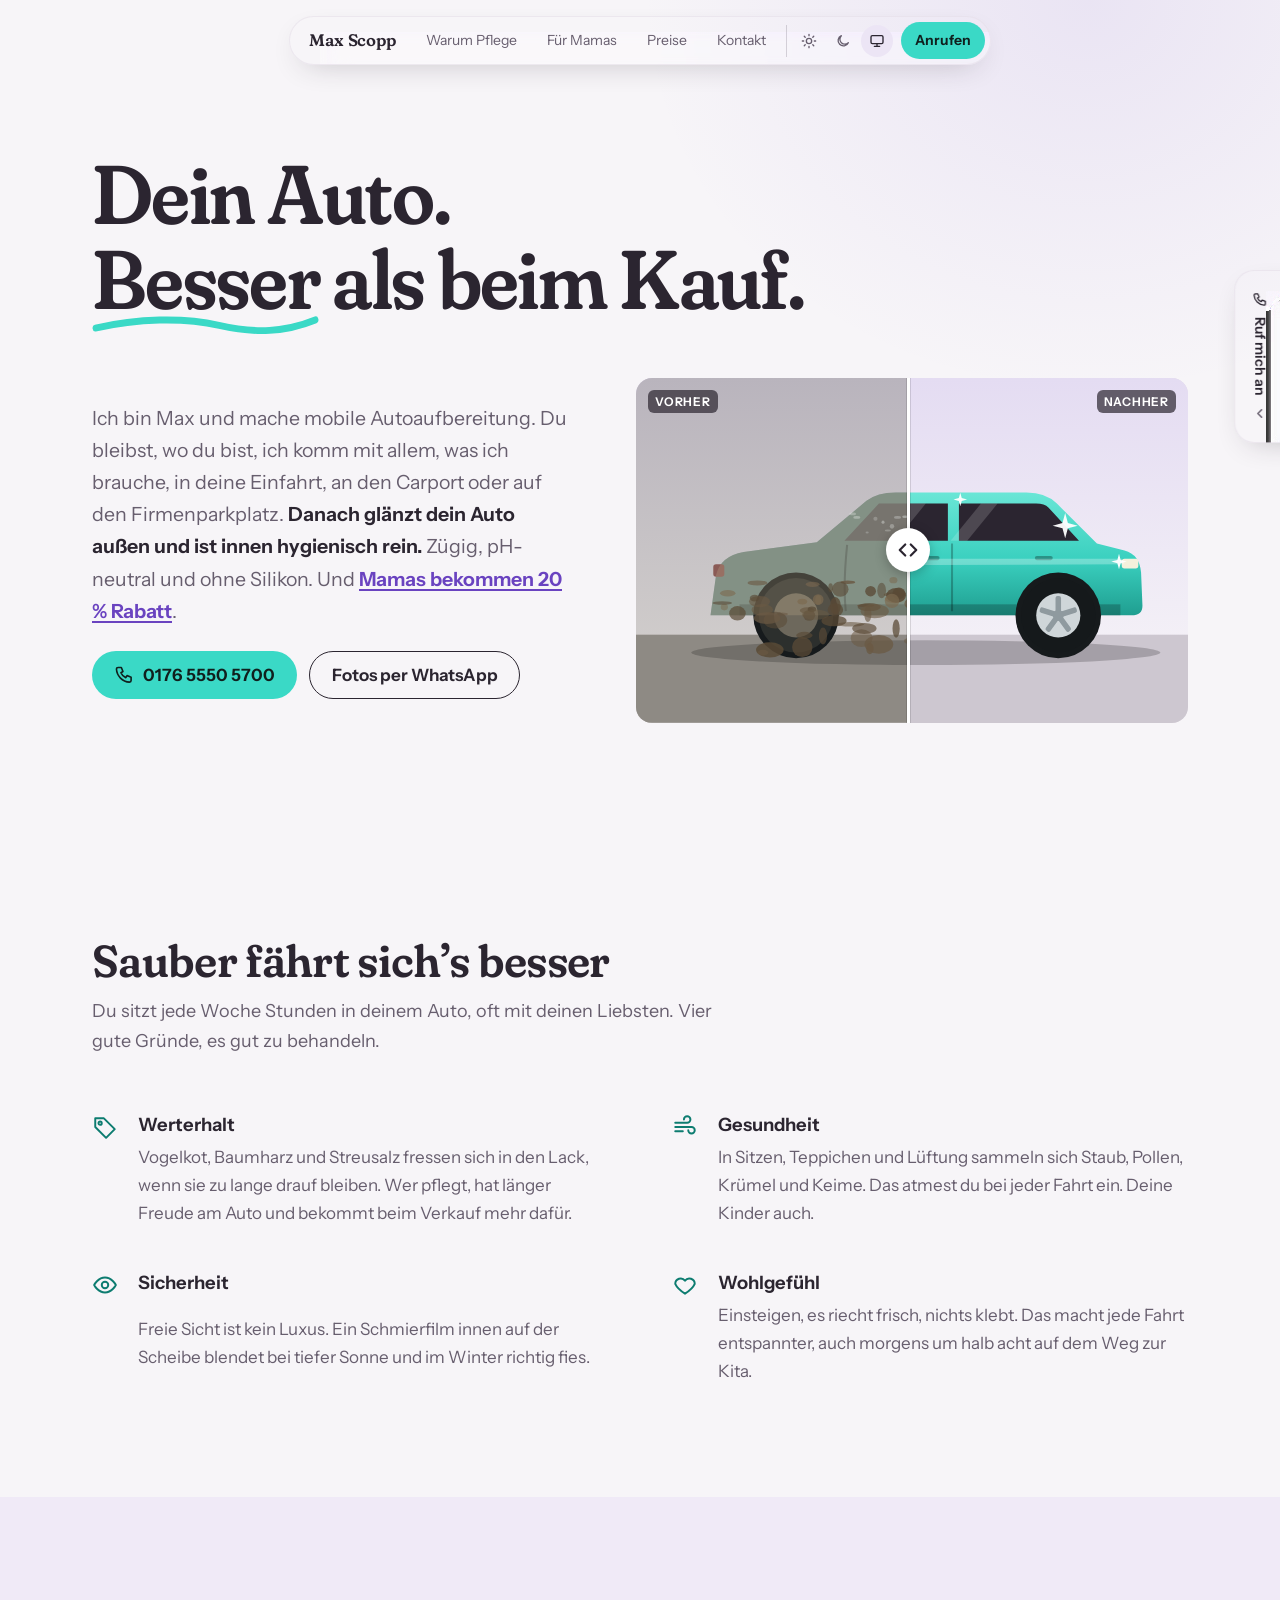
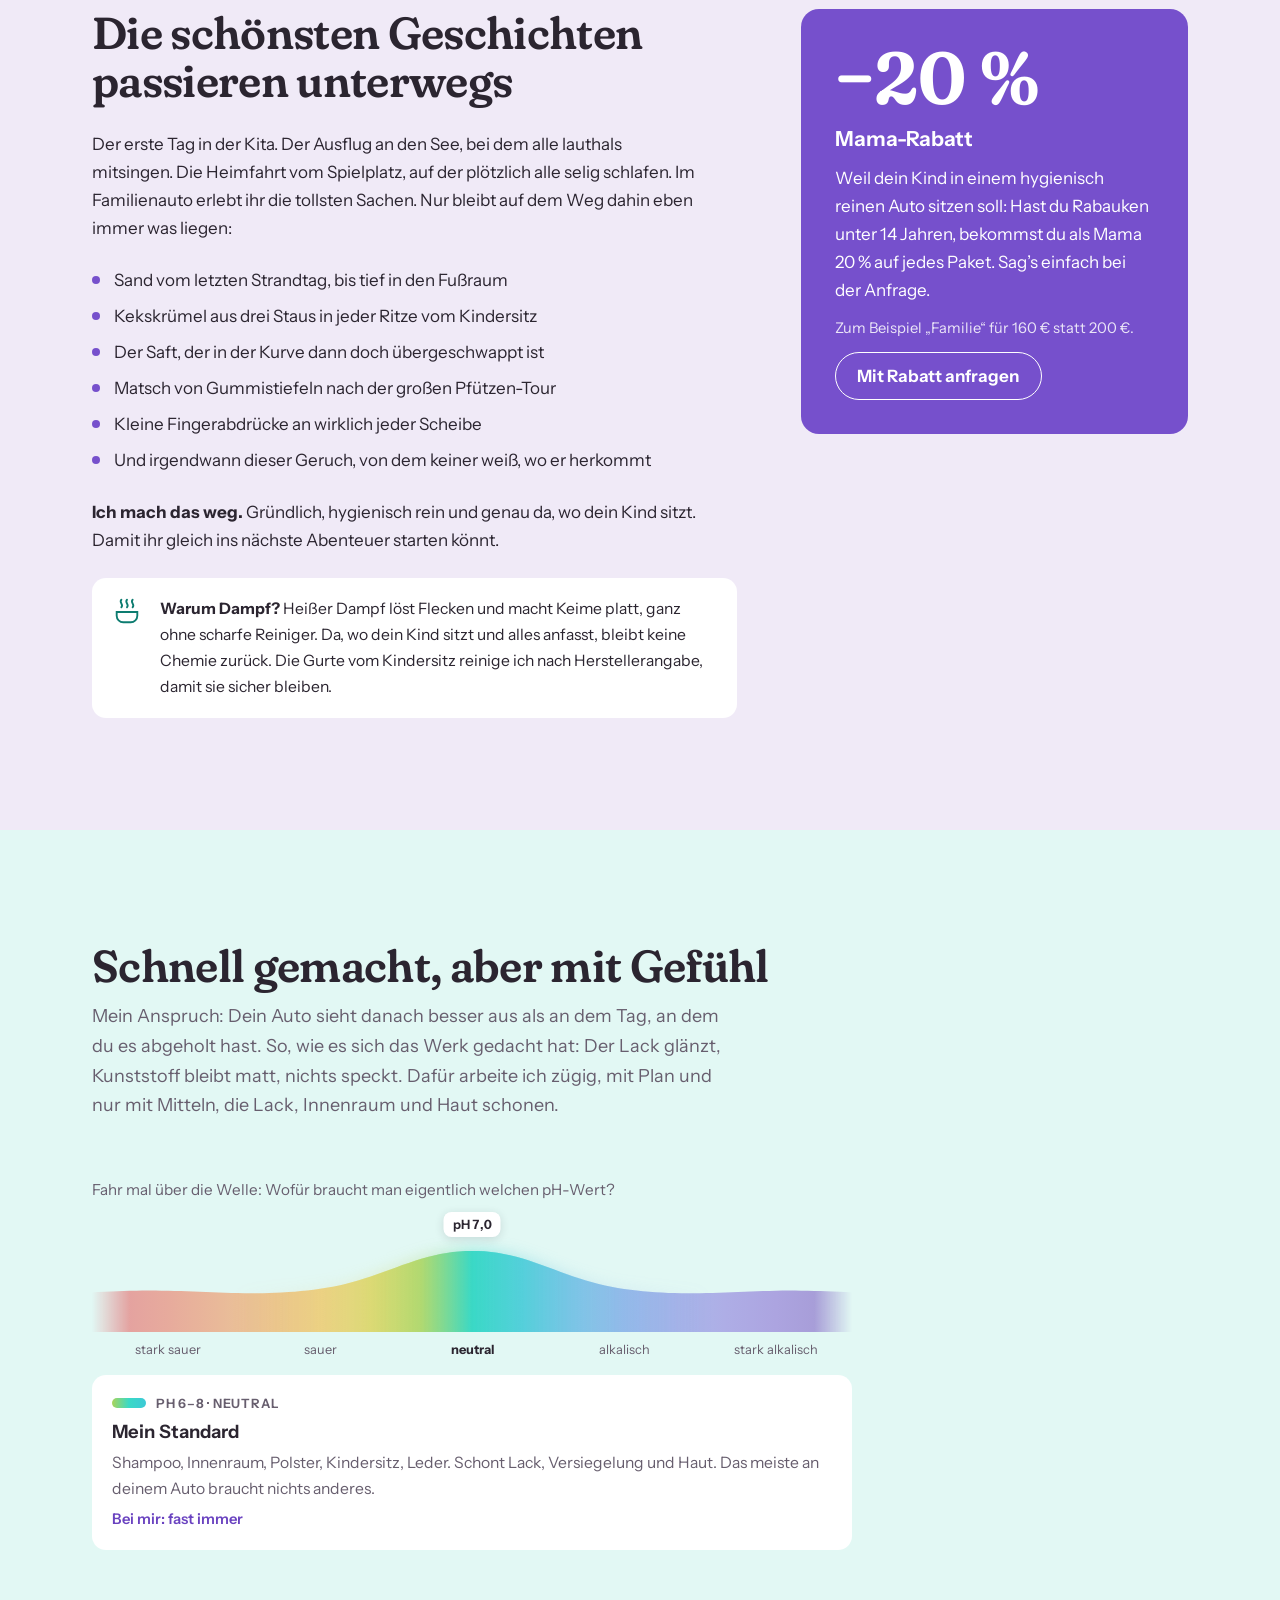
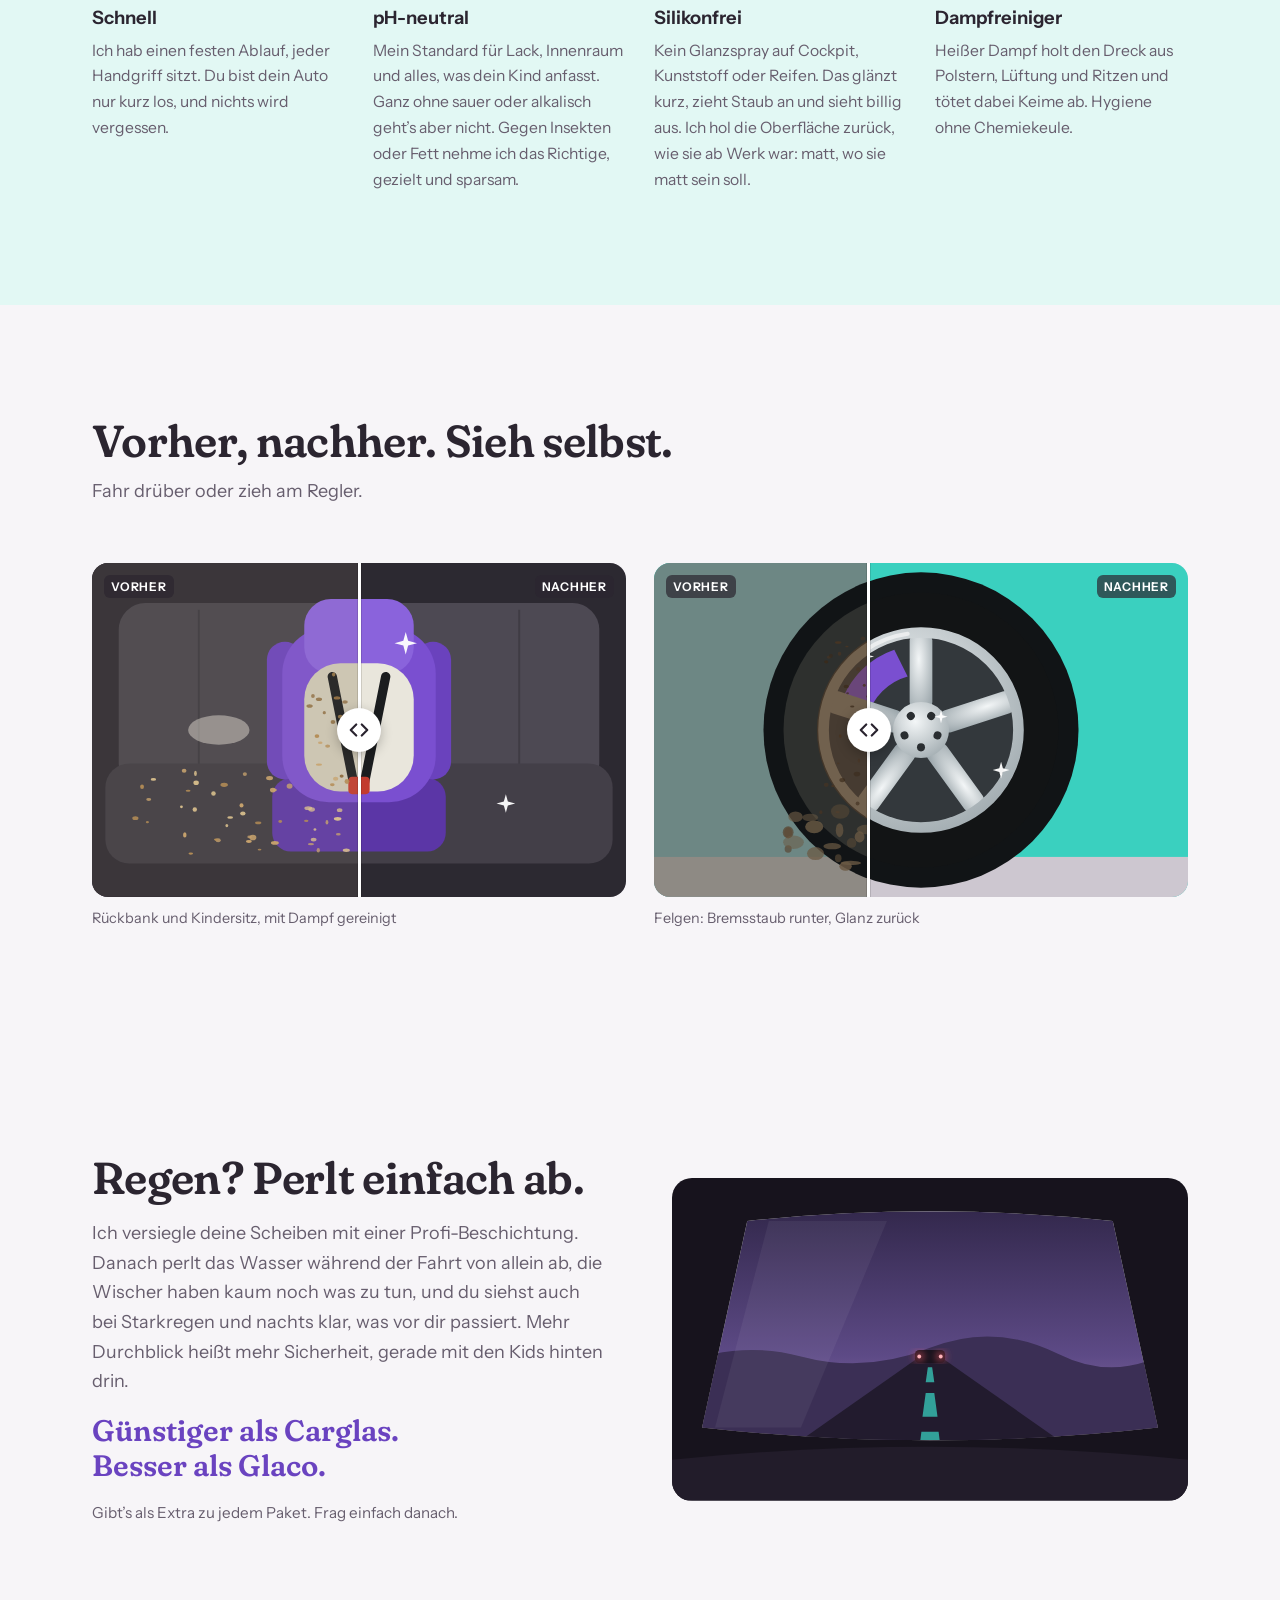
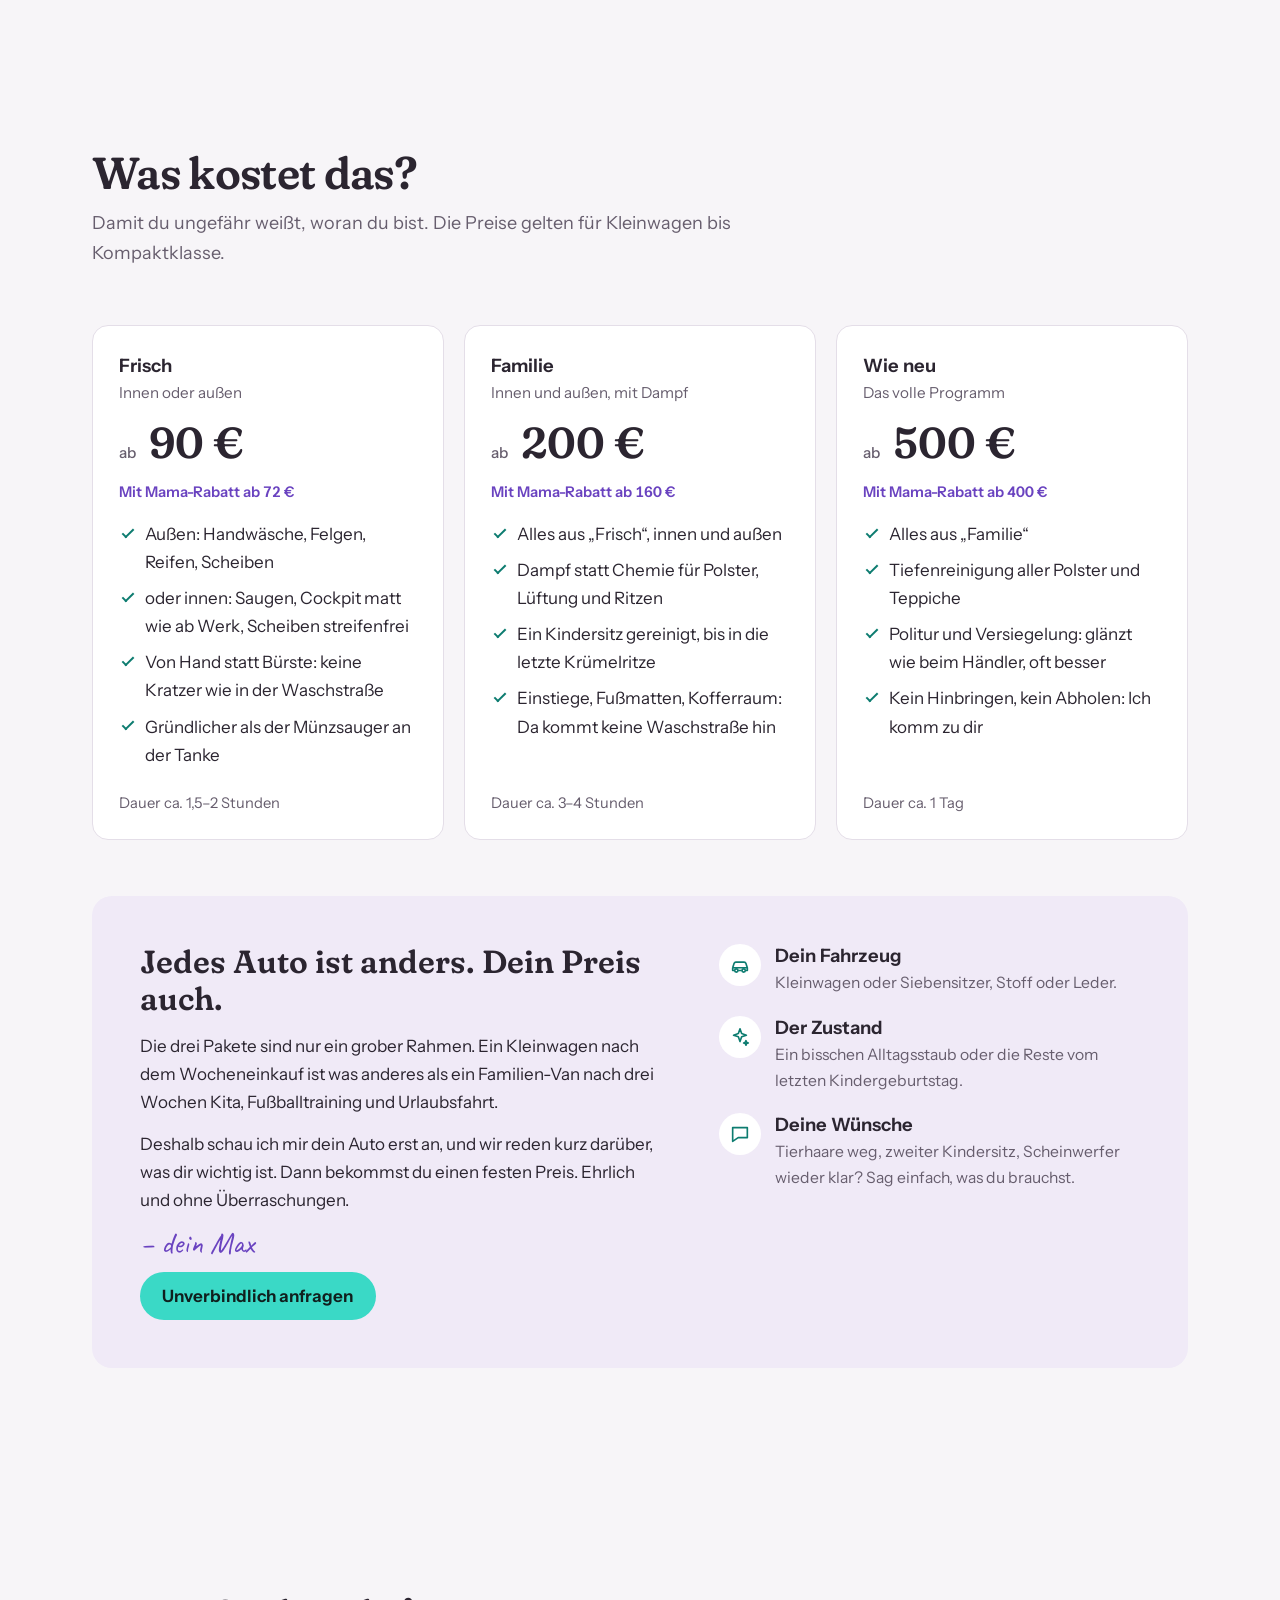
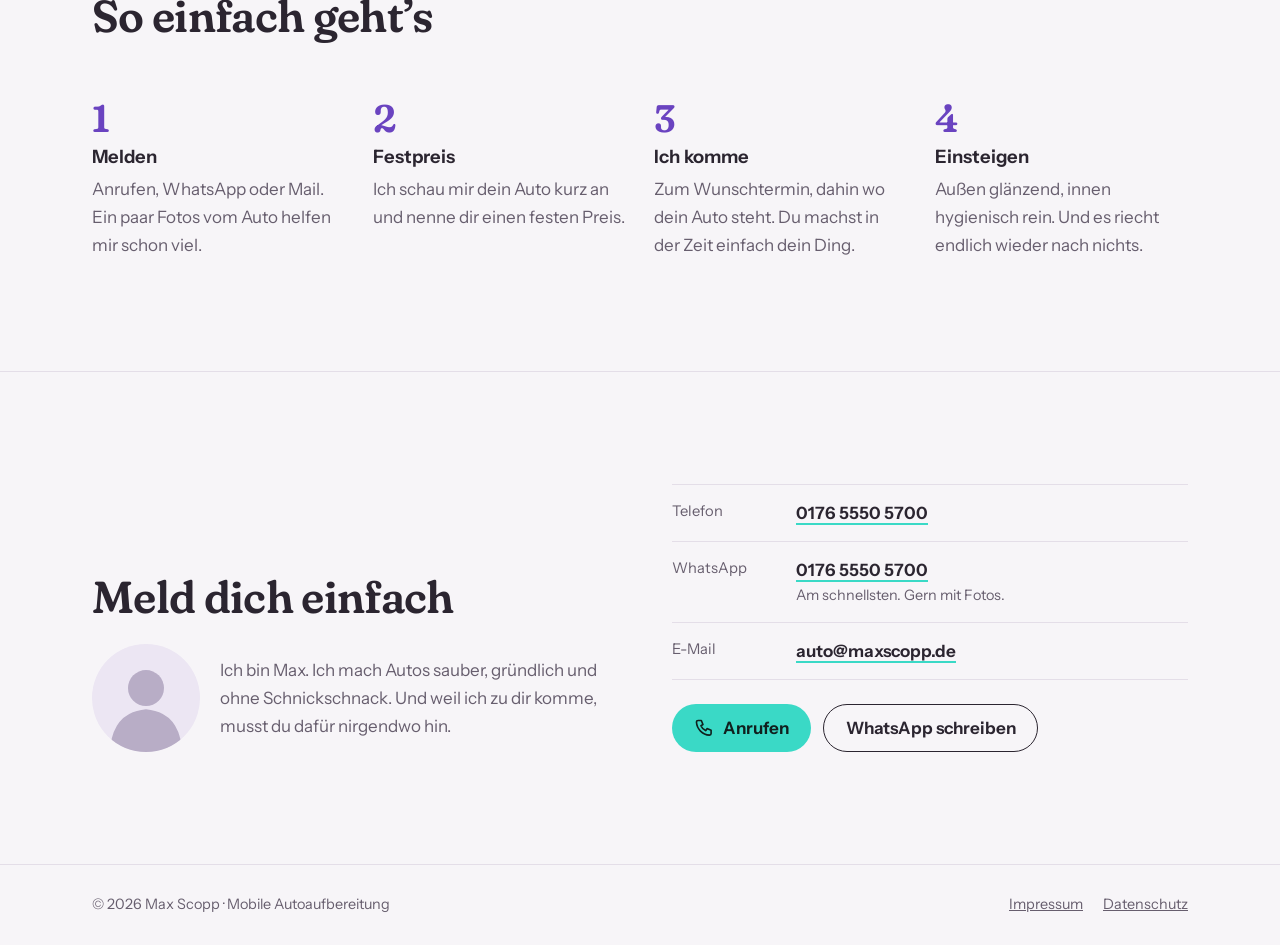
==== commit 88763a63: "Platzhalter-Hinweise entfernt" ====
--- a/index.html
+++ b/index.html
@@ -464,8 +464,8 @@
         </div>
         <figure class="shot">
           <div class="compare">
-            <img src="images/aussen-nachher.svg" alt="Nachher: sauberes, glänzendes Auto (Platzhalterbild)" width="800" height="500">
-            <img class="before" src="images/aussen-vorher.svg" alt="Vorher: verschmutztes Auto (Platzhalterbild)" width="800" height="500">
+            <img src="images/aussen-nachher.svg" alt="Nachher: sauberes, glänzendes Auto" width="800" height="500">
+            <img class="before" src="images/aussen-vorher.svg" alt="Vorher: verschmutztes Auto" width="800" height="500">
             <span class="compare-line" aria-hidden="true"><span class="compare-knob"><svg viewBox="0 0 24 24" fill="none" stroke="currentColor" stroke-width="2.4" stroke-linecap="round" stroke-linejoin="round"><path d="M9 6l-6 6 6 6M15 6l6 6-6 6"/></svg></span></span>
             <span class="tag tag-l" aria-hidden="true">Vorher</span>
             <span class="tag tag-r" aria-hidden="true">Nachher</span>
@@ -644,13 +644,13 @@
     <div class="wrap stack">
       <div class="head">
         <h2>Vorher, nachher. Sieh selbst.</h2>
-        <p class="intro">Fahr drüber oder zieh am Regler. Die Bilder sind noch Platzhalter, echte Fotos von meinen Aufträgen kommen bald.</p>
+        <p class="intro">Fahr drüber oder zieh am Regler.</p>
       </div>
       <div class="gallery">
         <figure class="shot">
           <div class="compare">
-            <img src="images/kindersitz-nachher.svg" alt="Nachher: sauberer Kindersitz auf der Rückbank (Platzhalterbild)" width="800" height="500" loading="lazy">
-            <img class="before" src="images/kindersitz-vorher.svg" alt="Vorher: Kindersitz mit Krümeln und Saftflecken (Platzhalterbild)" width="800" height="500" loading="lazy">
+            <img src="images/kindersitz-nachher.svg" alt="Nachher: sauberer Kindersitz auf der Rückbank" width="800" height="500" loading="lazy">
+            <img class="before" src="images/kindersitz-vorher.svg" alt="Vorher: Kindersitz mit Krümeln und Saftflecken" width="800" height="500" loading="lazy">
             <span class="compare-line" aria-hidden="true"><span class="compare-knob"><svg viewBox="0 0 24 24" fill="none" stroke="currentColor" stroke-width="2.4" stroke-linecap="round" stroke-linejoin="round"><path d="M9 6l-6 6 6 6M15 6l6 6-6 6"/></svg></span></span>
             <span class="tag tag-l" aria-hidden="true">Vorher</span>
             <span class="tag tag-r" aria-hidden="true">Nachher</span>
@@ -660,8 +660,8 @@
         </figure>
         <figure class="shot">
           <div class="compare">
-            <img src="images/felge-nachher.svg" alt="Nachher: glänzende, saubere Felge (Platzhalterbild)" width="800" height="500" loading="lazy">
-            <img class="before" src="images/felge-vorher.svg" alt="Vorher: Felge mit Bremsstaub (Platzhalterbild)" width="800" height="500" loading="lazy">
+            <img src="images/felge-nachher.svg" alt="Nachher: glänzende, saubere Felge" width="800" height="500" loading="lazy">
+            <img class="before" src="images/felge-vorher.svg" alt="Vorher: Felge mit Bremsstaub" width="800" height="500" loading="lazy">
             <span class="compare-line" aria-hidden="true"><span class="compare-knob"><svg viewBox="0 0 24 24" fill="none" stroke="currentColor" stroke-width="2.4" stroke-linecap="round" stroke-linejoin="round"><path d="M9 6l-6 6 6 6M15 6l6 6-6 6"/></svg></span></span>
             <span class="tag tag-l" aria-hidden="true">Vorher</span>
             <span class="tag tag-r" aria-hidden="true">Nachher</span>
@@ -812,7 +812,7 @@
           <h2>Meld dich einfach</h2>
         </div>
         <div class="me-intro">
-          <img src="images/portrait.svg" alt="Max Scopp (Platzhalterbild)" width="600" height="600" loading="lazy">
+          <img src="images/portrait.svg" alt="Max Scopp" width="600" height="600" loading="lazy">
           <p>Ich bin Max. Ich mach Autos sauber, gründlich und ohne Schnickschnack. Und weil ich zu dir komme, musst du dafür nirgendwo hin.</p>
         </div>
       </div>
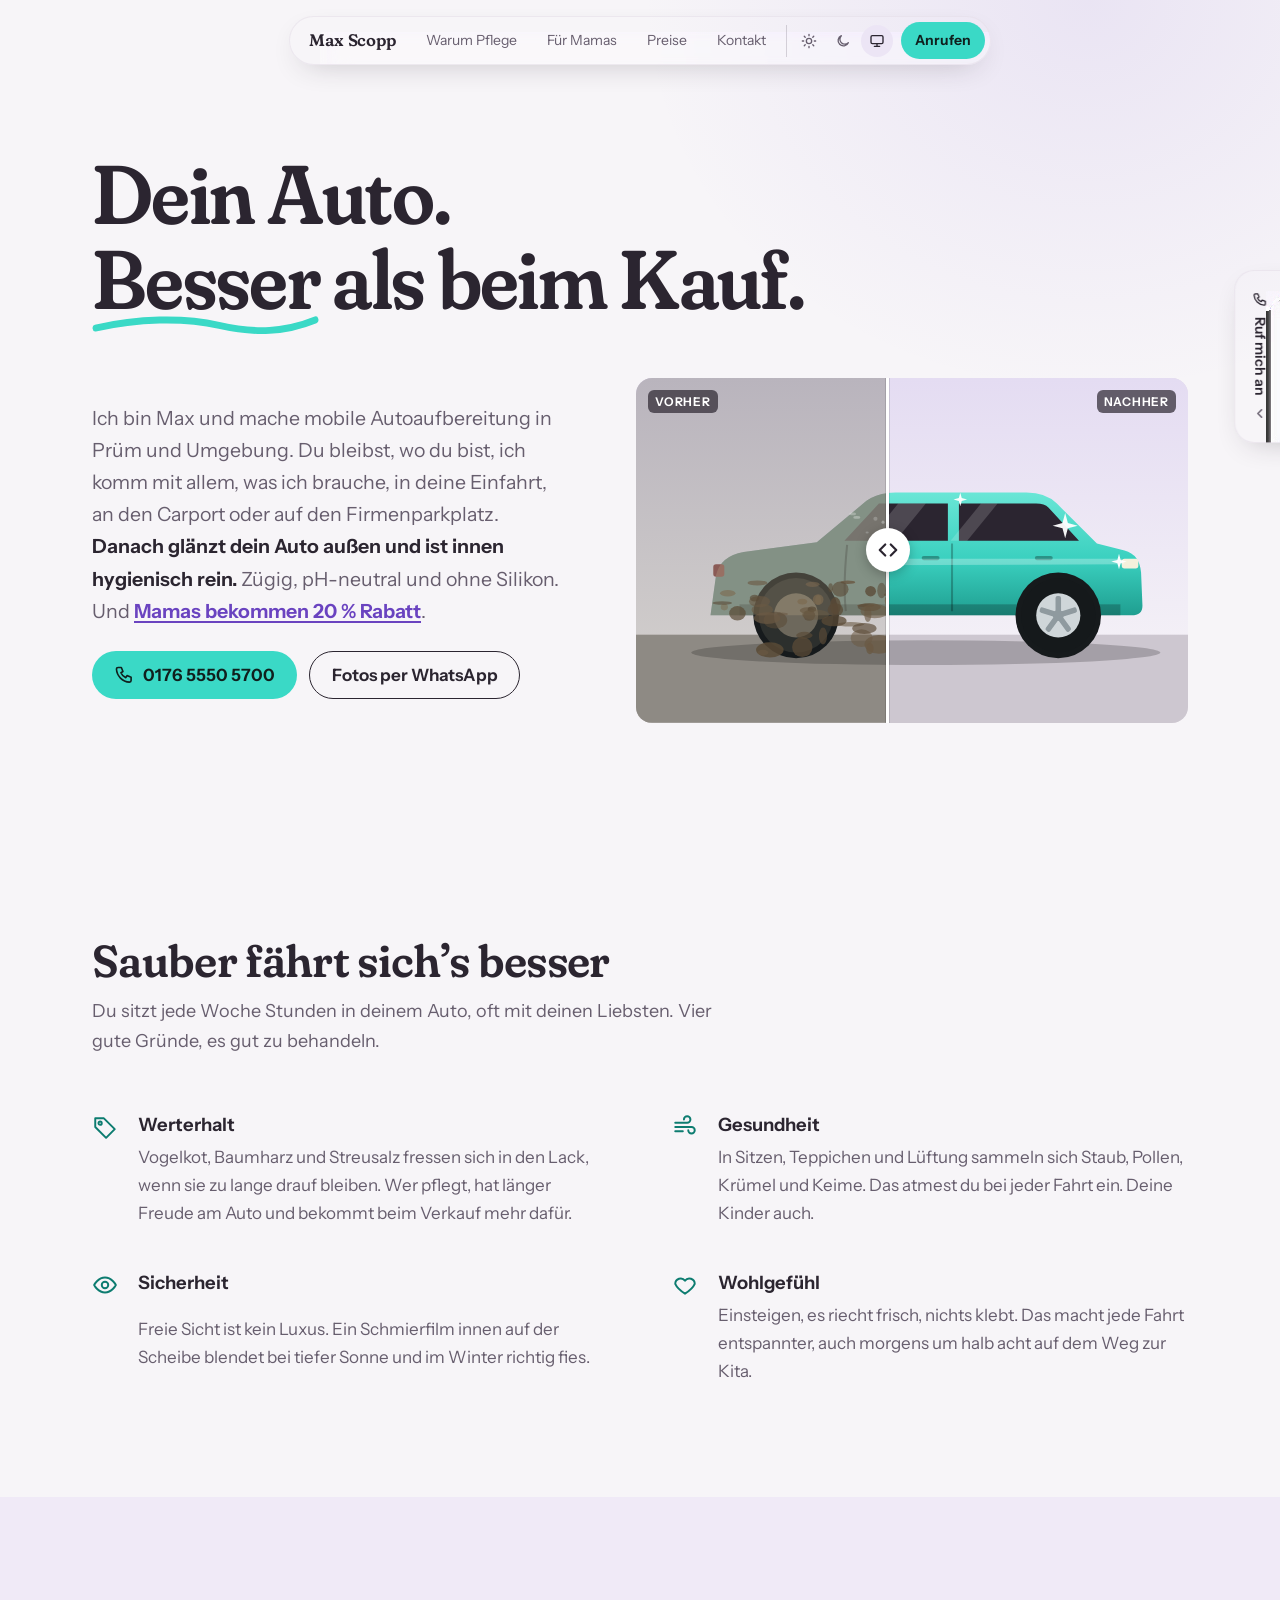
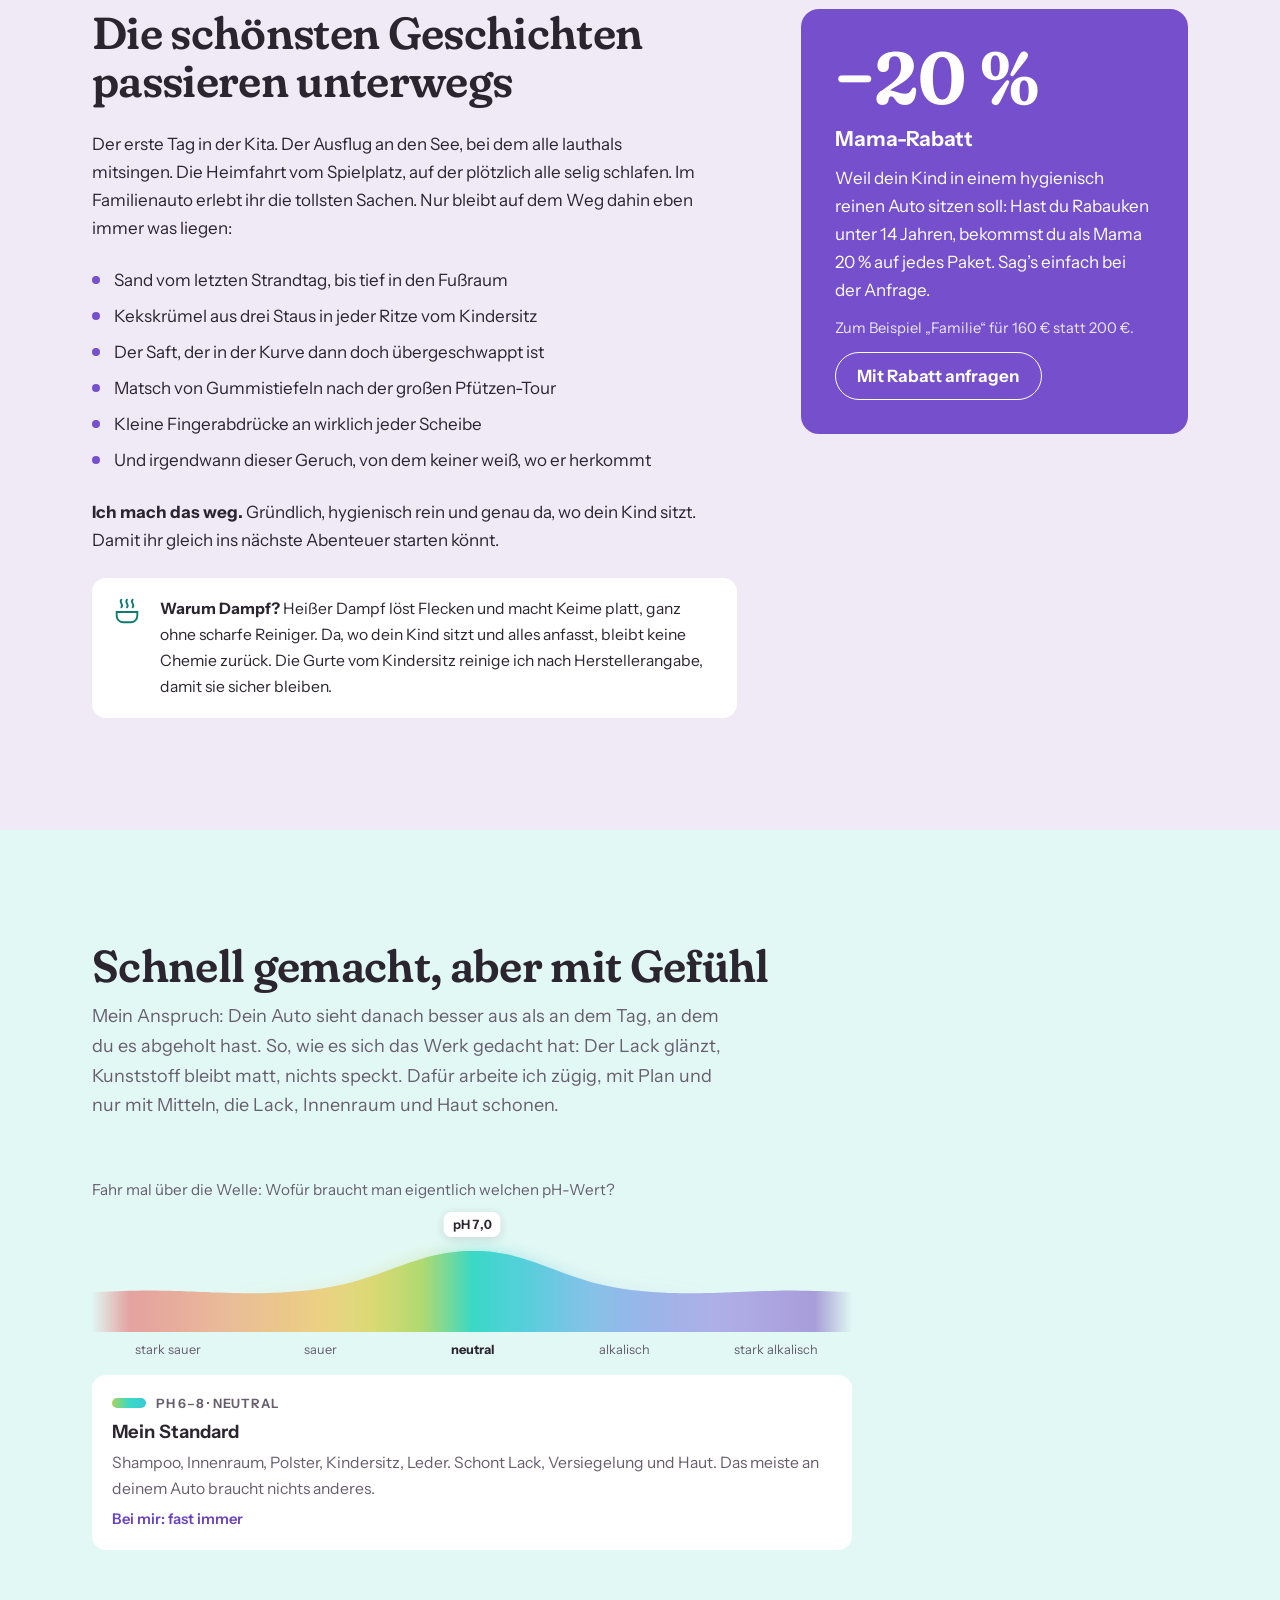
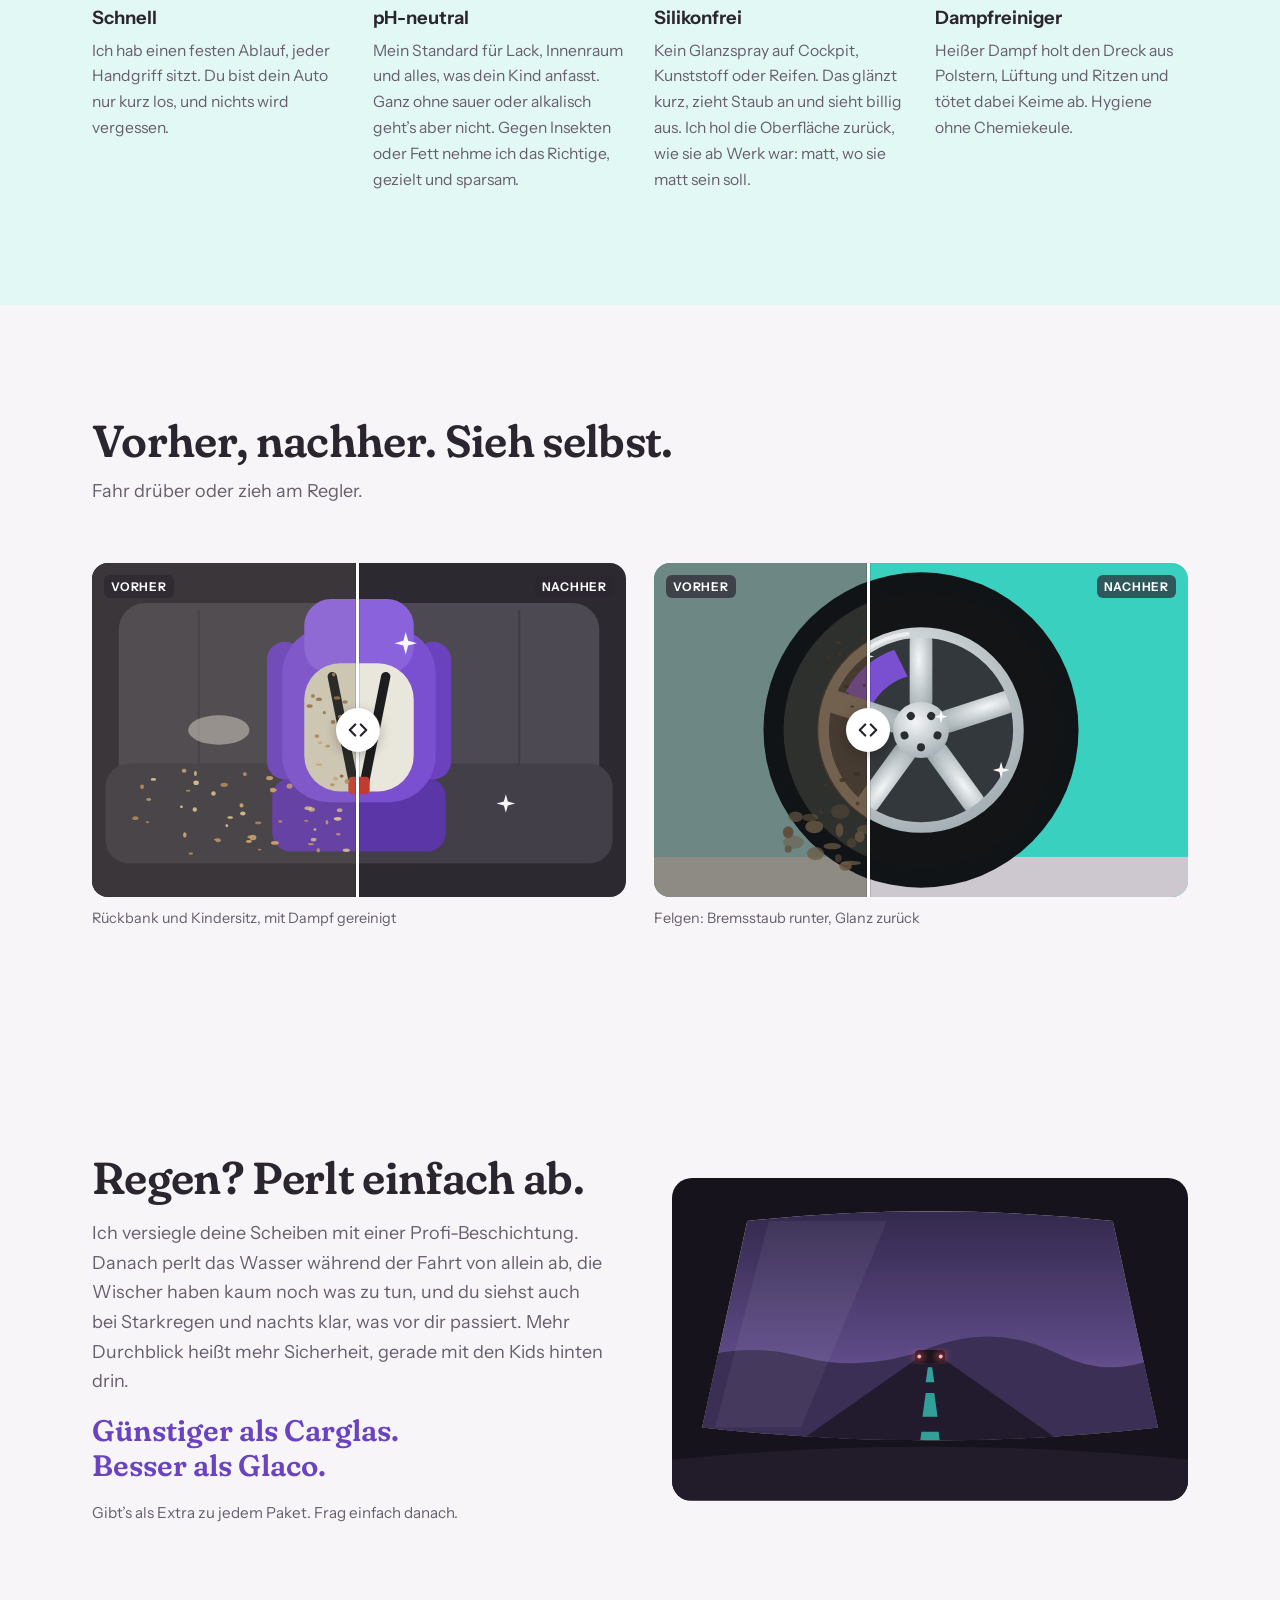
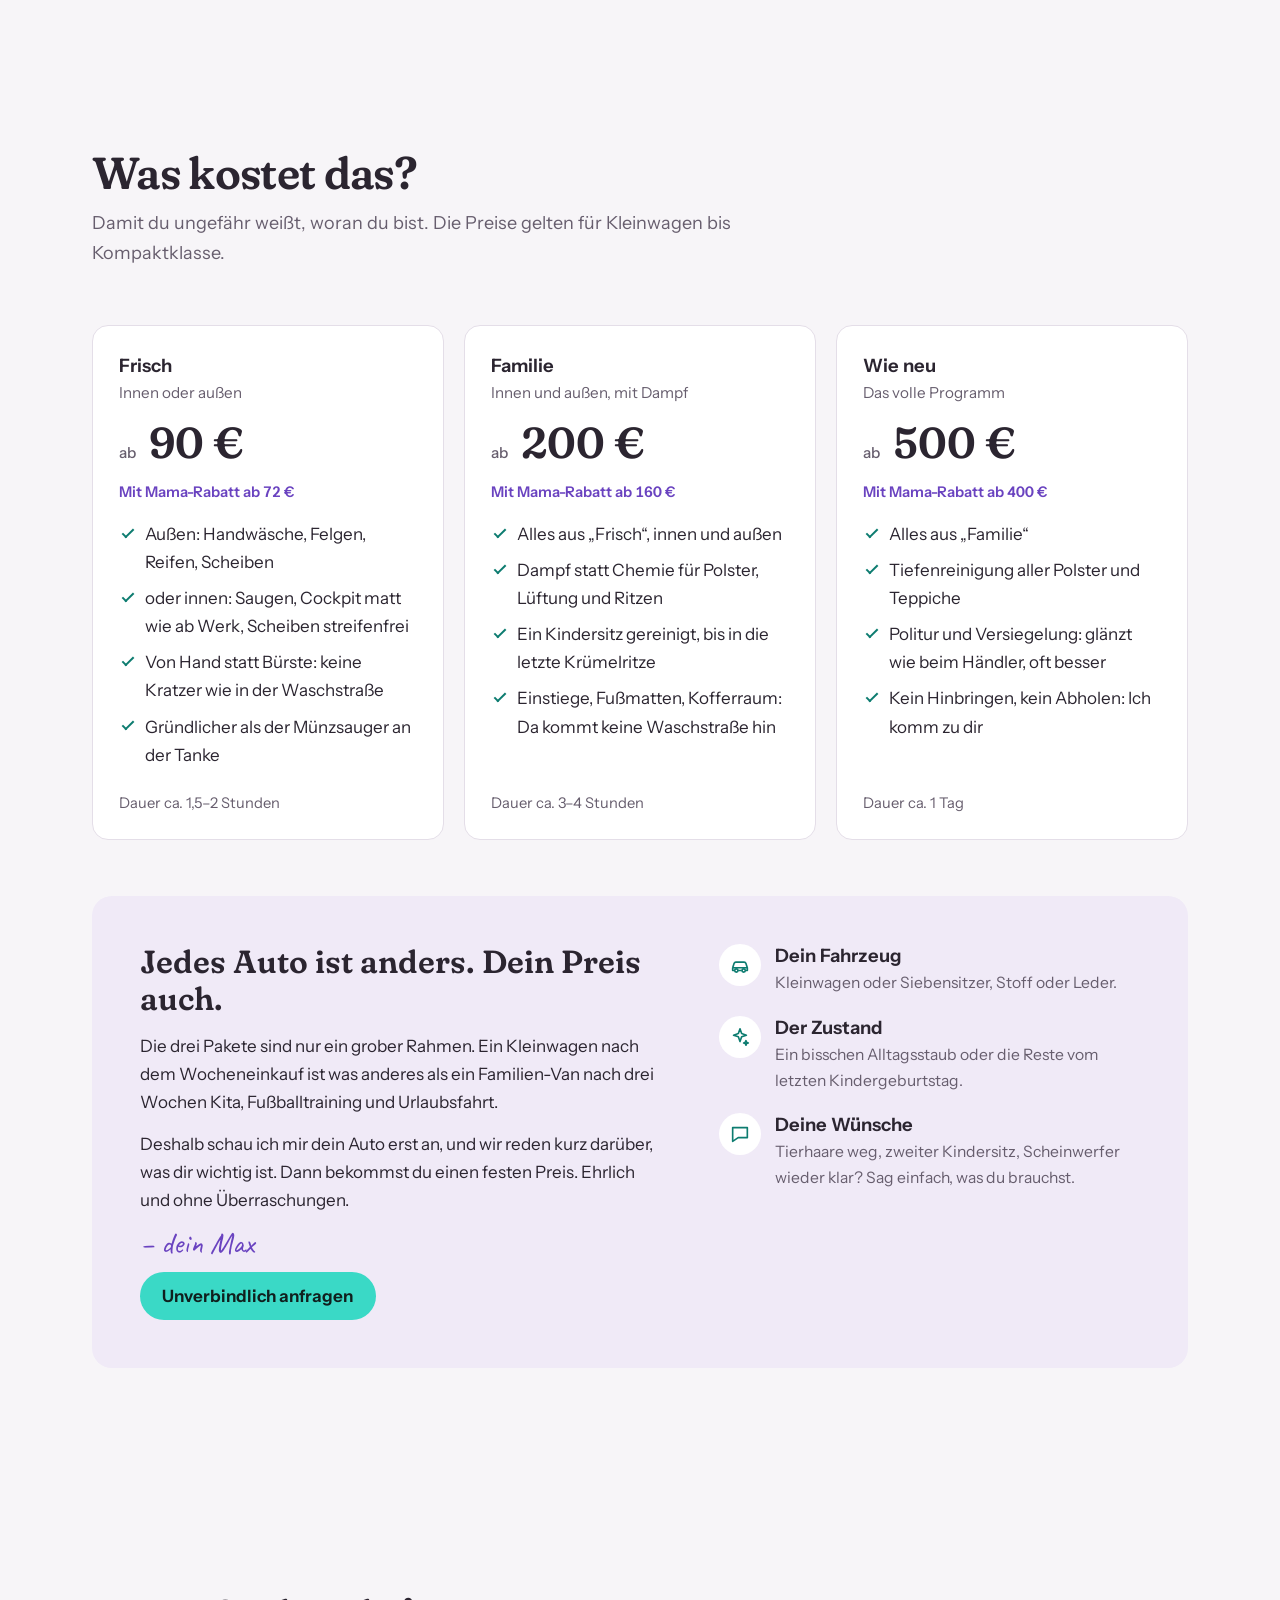
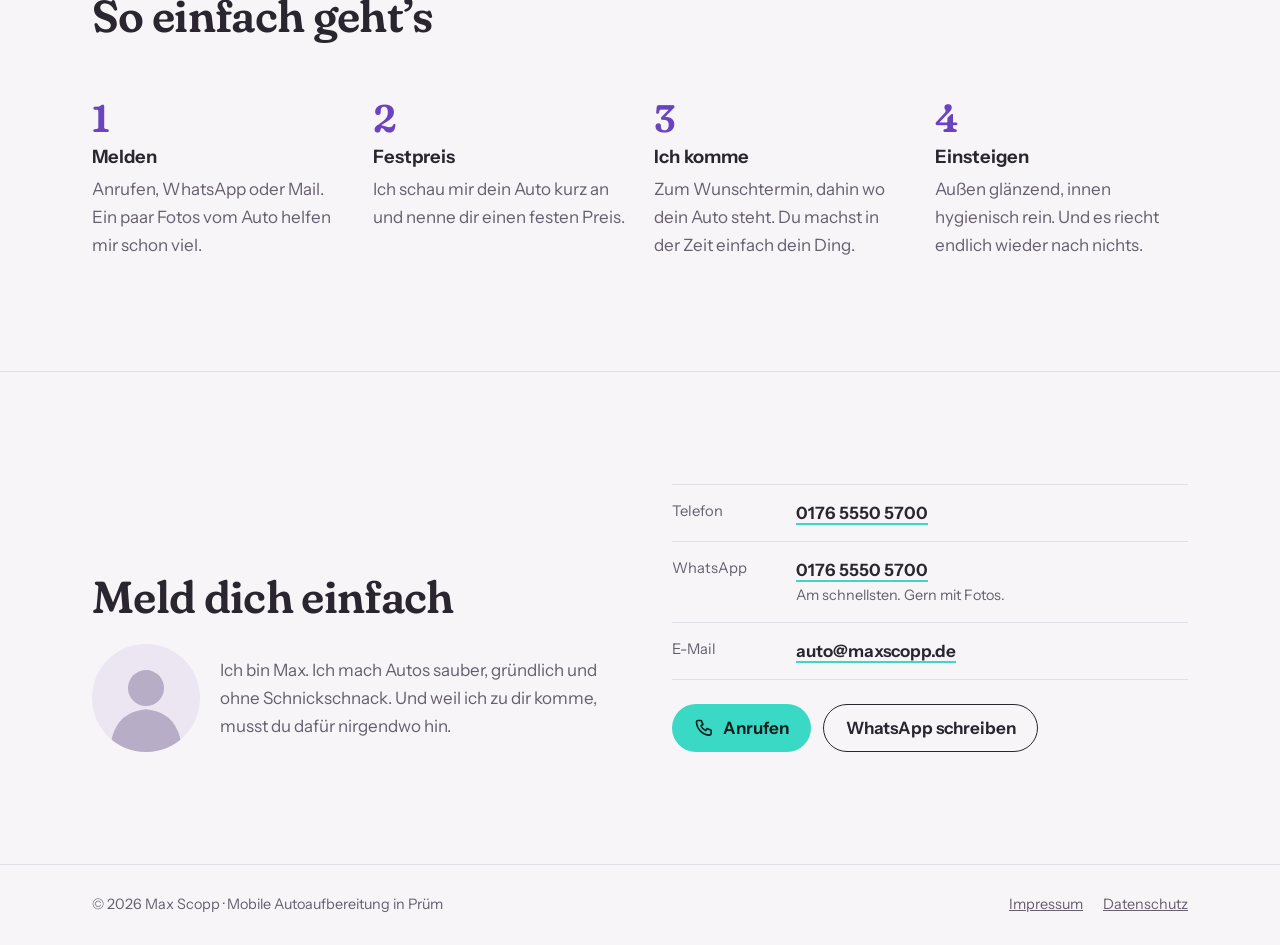
==== commit 2b9eb02c: "SEO: Titel, Meta, Open Graph, strukturierte Daten, robots.txt, Sitemap, Icons" ====
--- a/index.html
+++ b/index.html
@@ -3,10 +3,108 @@
 <head>
 <meta charset="utf-8">
 <meta name="viewport" content="width=device-width, initial-scale=1">
-<title>Max Scopp Autoaufbereitung</title>
-<meta name="description" content="Mobile Autoaufbereitung: Ich komme zu dir. Schnell, pH-neutral und silikonfrei, innen hygienisch rein mit Dampfreiniger. 20 % Rabatt für Mamas mit Kindern unter 14.">
+<title>Mobile Autoaufbereitung in Prüm &amp; Umgebung | Max Scopp</title>
+<meta name="description" content="Mobile Autoaufbereitung in Prüm und Umgebung: Ich komme zu dir. Innen und außen, pH-neutral, silikonfrei, hygienisch rein mit Dampf. 20 % Mama-Rabatt.">
+<meta name="author" content="Max Scopp">
+<link rel="canonical" href="https://auto.maxscopp.de/">
 <meta name="theme-color" content="#f7f5f8">
-<link rel="icon" href="data:image/svg+xml,%3Csvg xmlns='http://www.w3.org/2000/svg' viewBox='0 0 32 32'%3E%3Crect width='32' height='32' rx='8' fill='%237650cc'/%3E%3Ctext x='16' y='21' text-anchor='middle' font-family='Georgia' font-weight='700' font-size='13' fill='%23fff'%3EMS%3C/text%3E%3C/svg%3E">
+<meta name="geo.region" content="DE-RP">
+<meta name="geo.placename" content="Prüm">
+<meta property="og:type" content="website">
+<meta property="og:locale" content="de_DE">
+<meta property="og:site_name" content="Max Scopp Autoaufbereitung">
+<meta property="og:url" content="https://auto.maxscopp.de/">
+<meta property="og:title" content="Mobile Autoaufbereitung in Prüm | Max Scopp">
+<meta property="og:description" content="Ich komme zu dir: Innen- und Außenaufbereitung, Dampfreinigung, pH-neutral und silikonfrei. Dein Auto, besser als beim Kauf.">
+<meta property="og:image" content="https://auto.maxscopp.de/og.jpg">
+<meta property="og:image:width" content="1200">
+<meta property="og:image:height" content="630">
+<meta property="og:image:alt" content="Mobile Autoaufbereitung in Prüm, Max Scopp, Telefon 0176 5550 5700">
+<meta name="twitter:card" content="summary_large_image">
+<link rel="icon" href="favicon.svg" type="image/svg+xml">
+<link rel="apple-touch-icon" href="apple-touch-icon.png">
+<script type="application/ld+json">
+{
+  "@context": "https://schema.org",
+  "@type": "AutoWash",
+  "@id": "https://auto.maxscopp.de/#business",
+  "name": "Max Scopp – Mobile Autoaufbereitung",
+  "description": "Mobile Autoaufbereitung in Prüm und Umgebung: Innen- und Außenaufbereitung direkt beim Kunden, pH-neutral, silikonfrei und hygienisch mit Dampf.",
+  "url": "https://auto.maxscopp.de/",
+  "image": "https://auto.maxscopp.de/og.jpg",
+  "logo": "https://auto.maxscopp.de/apple-touch-icon.png",
+  "telephone": "+49 176 55505700",
+  "email": "auto@maxscopp.de",
+  "founder": {
+    "@type": "Person",
+    "name": "Max Scopp"
+  },
+  "address": {
+    "@type": "PostalAddress",
+    "streetAddress": "Schlehdornweg 8",
+    "postalCode": "54595",
+    "addressLocality": "Prüm",
+    "addressRegion": "Rheinland-Pfalz",
+    "addressCountry": "DE"
+  },
+  "areaServed": [
+    {
+      "@type": "City",
+      "name": "Prüm"
+    },
+    {
+      "@type": "AdministrativeArea",
+      "name": "Eifelkreis Bitburg-Prüm"
+    }
+  ],
+  "priceRange": "90–500 €",
+  "hasOfferCatalog": {
+    "@type": "OfferCatalog",
+    "name": "Pakete",
+    "itemListElement": [
+      {
+        "@type": "Offer",
+        "itemOffered": {
+          "@type": "Service",
+          "name": "Frisch",
+          "description": "Handwäsche außen oder Innenreinigung, pH-neutral und silikonfrei"
+        },
+        "priceSpecification": {
+          "@type": "PriceSpecification",
+          "minPrice": 90,
+          "priceCurrency": "EUR"
+        }
+      },
+      {
+        "@type": "Offer",
+        "itemOffered": {
+          "@type": "Service",
+          "name": "Familie",
+          "description": "Innen und außen, Dampfreinigung von Polstern und Lüftung, Kindersitz inklusive"
+        },
+        "priceSpecification": {
+          "@type": "PriceSpecification",
+          "minPrice": 200,
+          "priceCurrency": "EUR"
+        }
+      },
+      {
+        "@type": "Offer",
+        "itemOffered": {
+          "@type": "Service",
+          "name": "Wie neu",
+          "description": "Komplettaufbereitung mit Tiefenreinigung, Politur und Versiegelung"
+        },
+        "priceSpecification": {
+          "@type": "PriceSpecification",
+          "minPrice": 500,
+          "priceCurrency": "EUR"
+        }
+      }
+    ]
+  }
+}
+</script>
 <script>
   // Gespeichertes Farbschema vor dem ersten Rendern setzen (kein Aufblitzen)
   try {
@@ -453,7 +551,7 @@
       </div>
       <div class="hero-grid">
         <div class="hero-copy">
-          <p class="lead">Ich bin Max und mache mobile Autoaufbereitung. Du bleibst, wo du bist, ich komm mit allem, was ich brauche, in deine Einfahrt, an den Carport oder auf den Firmenparkplatz. <strong>Danach glänzt dein Auto außen und ist innen hygienisch rein.</strong> Zügig, pH-neutral und ohne Silikon. Und <a class="mama-link" href="#mamas">Mamas bekommen 20 % Rabatt</a>.</p>
+          <p class="lead">Ich bin Max und mache mobile Autoaufbereitung in Prüm und Umgebung. Du bleibst, wo du bist, ich komm mit allem, was ich brauche, in deine Einfahrt, an den Carport oder auf den Firmenparkplatz. <strong>Danach glänzt dein Auto außen und ist innen hygienisch rein.</strong> Zügig, pH-neutral und ohne Silikon. Und <a class="mama-link" href="#mamas">Mamas bekommen 20 % Rabatt</a>.</p>
           <div class="cta">
             <a class="btn btn-teal" href="tel:+4917655505700">
               <svg viewBox="0 0 24 24" fill="none" stroke="currentColor" stroke-width="2" stroke-linejoin="round" aria-hidden="true"><path d="M5 3h4l2 5-2.5 1.5a11 11 0 0 0 6 6L16 13l5 2v4a2 2 0 0 1-2 2A17 17 0 0 1 3 5a2 2 0 0 1 2-2"/></svg>
@@ -837,7 +935,7 @@
 
 <footer class="foot">
   <div class="wrap">
-    <p>© 2026 Max Scopp · Mobile Autoaufbereitung</p>
+    <p>© 2026 Max Scopp · Mobile Autoaufbereitung in Prüm</p>
     <nav aria-label="Rechtliches">
       <a href="impressum.html">Impressum</a>
       <a href="datenschutz.html">Datenschutz</a>
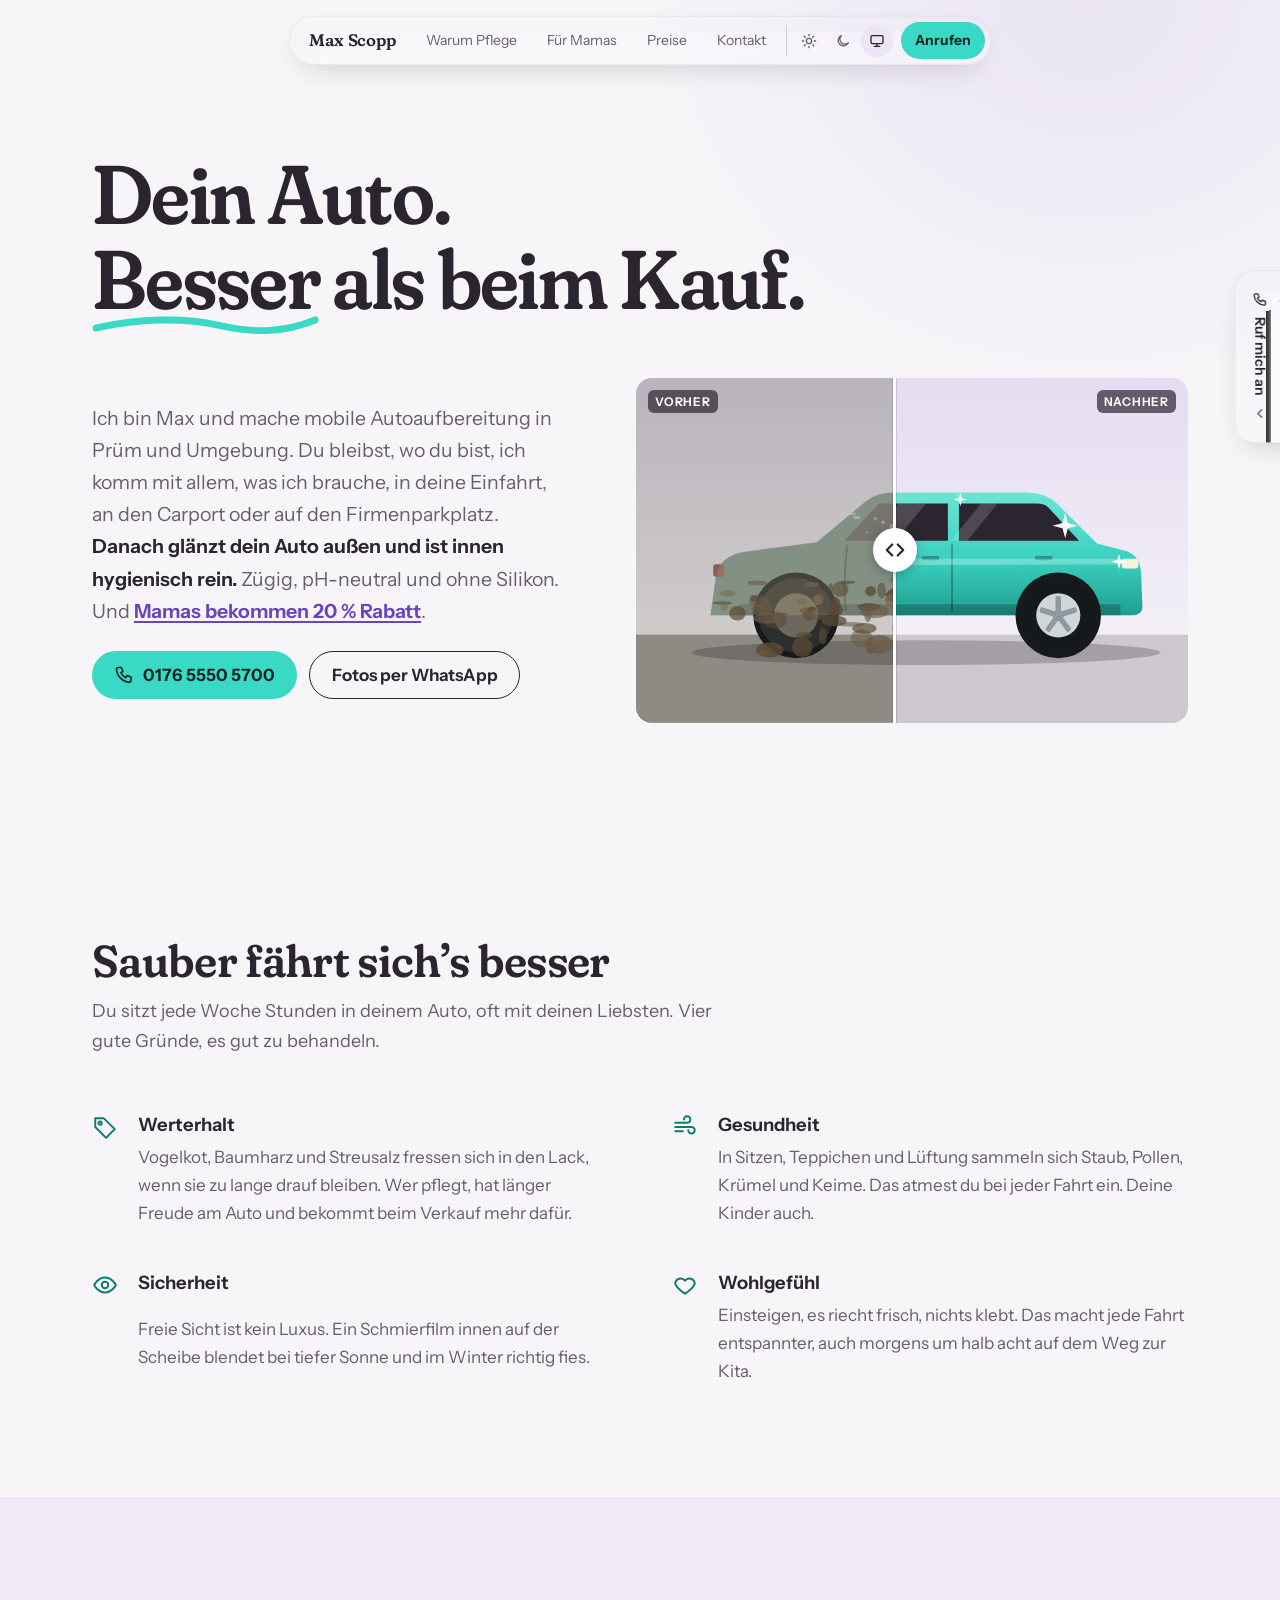
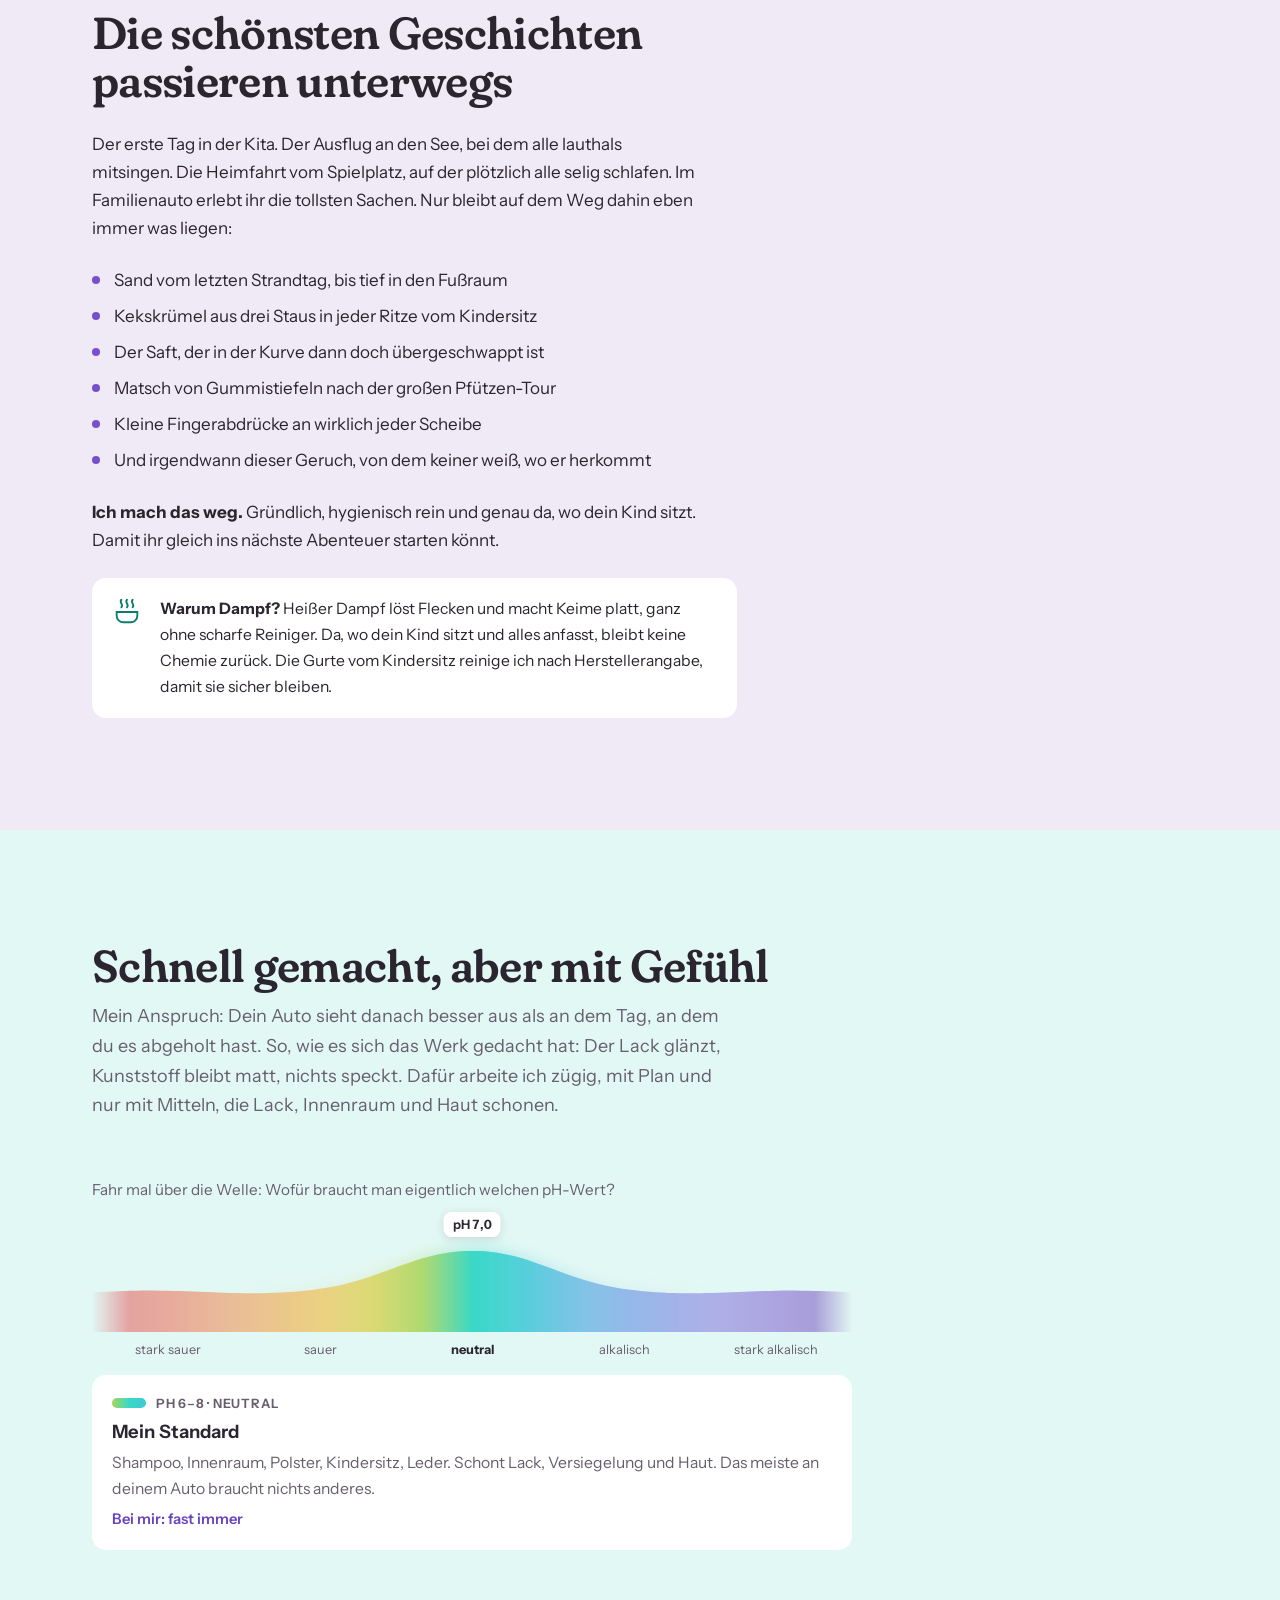
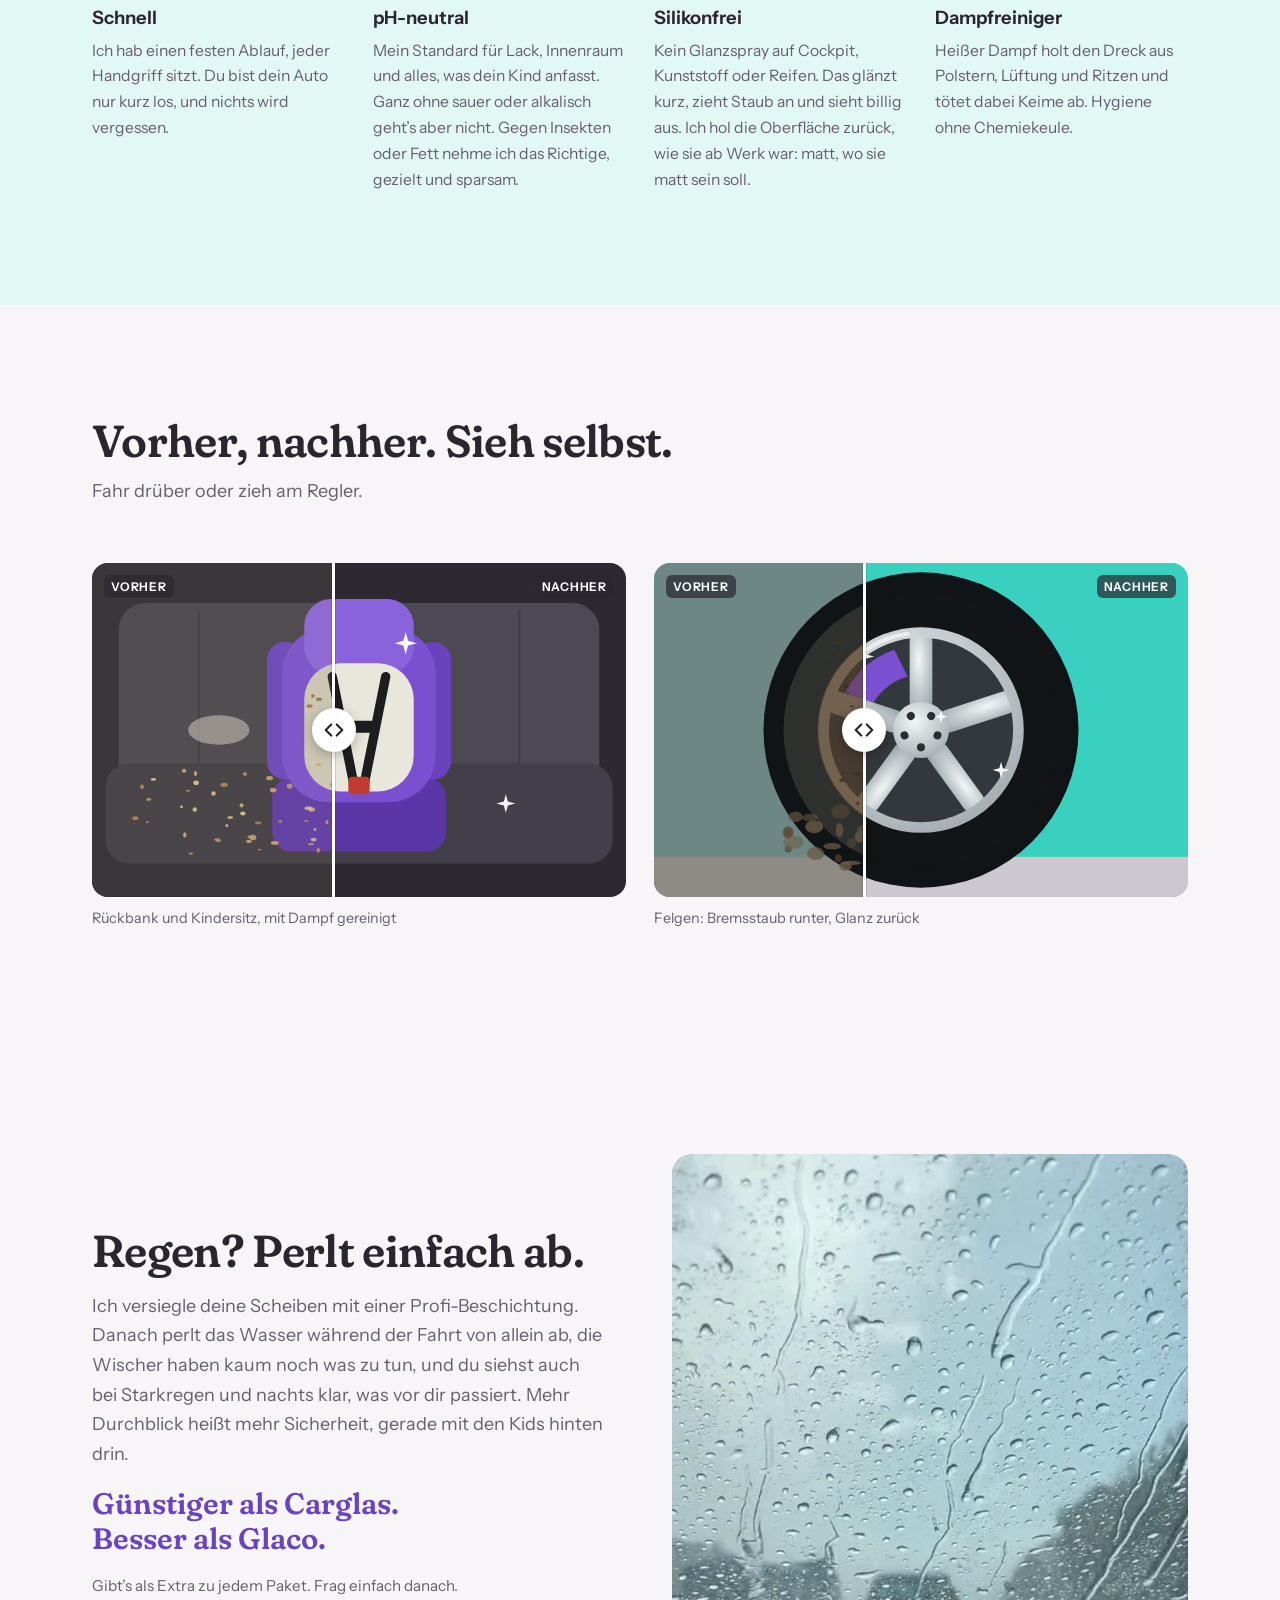
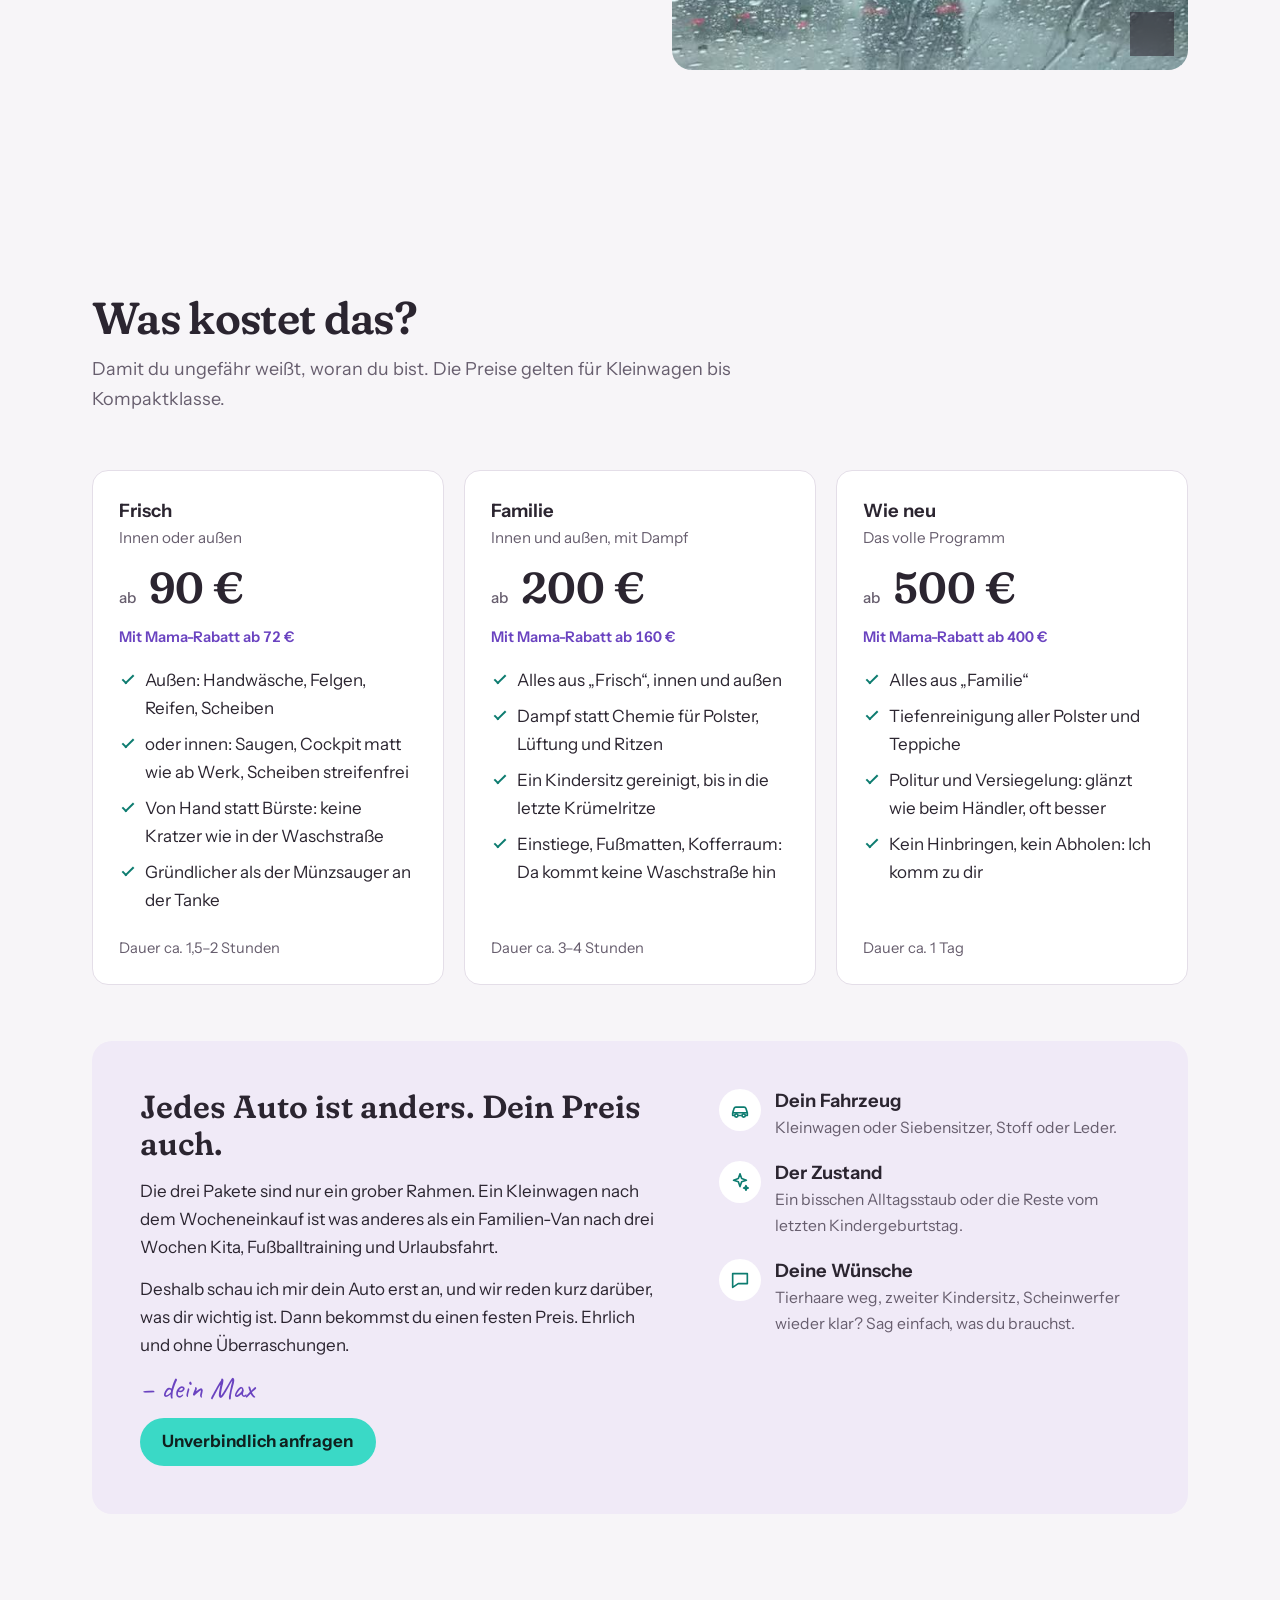
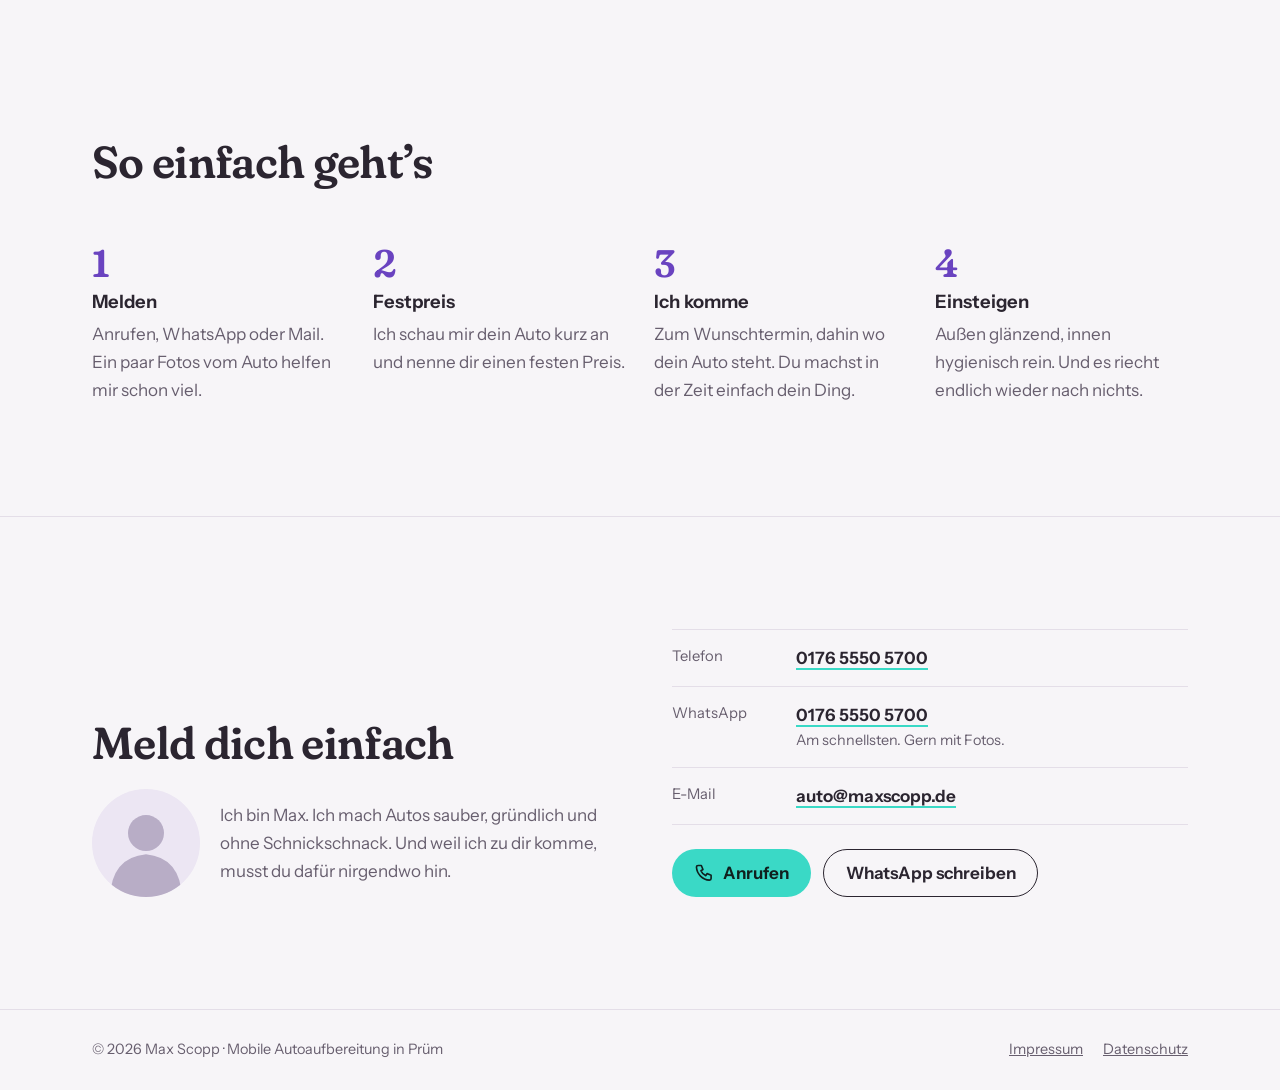
==== commit 11f2b81d: "Regen-Video statt gezeichneter Scheibe, mit Ton-Knopf" ====
--- a/index.html
+++ b/index.html
@@ -393,14 +393,16 @@
 .rain-copy { display: grid; gap: 16px; min-width: 0; }
 .punch { font-family: var(--f-display); font-weight: 600; font-variation-settings: "SOFT" 100; font-size: clamp(1.4rem, 2.6vw, 1.85rem); line-height: 1.2; color: var(--violet-ink); }
 .rain-note { color: var(--muted); font-size: 0.95rem; }
-.windshield { display: block; width: 100%; height: auto; border-radius: 20px; }
-.drop { transform-box: fill-box; transform-origin: center; opacity: 0; animation: bead 3.6s cubic-bezier(0.5, 0, 0.75, 0.3) infinite; animation-delay: var(--d); }
-@keyframes bead {
-  0% { opacity: 0; transform: translate(0, 0) scale(0.4); }
-  12%, 55% { opacity: 1; transform: translate(0, 0) scale(1); }
-  100% { opacity: 0; transform: translate(var(--tx), var(--ty)) scale(0.7); }
-}
-@media (prefers-reduced-motion: reduce) { .drop { animation: none; opacity: 1; } }
+.rain-video { position: relative; margin: 0; aspect-ratio: 1; width: 100%; max-width: 560px; border-radius: 20px; overflow: hidden; background: #2c2931; }
+.rain-video video { display: block; width: 100%; height: 100%; object-fit: cover; }
+.sound {
+  position: absolute; right: 14px; bottom: 14px; display: grid; place-items: center; width: 44px; height: 44px;
+  border: 0; border-radius: 999px; background: rgba(43, 37, 48, 0.55); color: #fff; cursor: pointer;
+  -webkit-backdrop-filter: blur(8px); backdrop-filter: blur(8px);
+}
+.sound svg { width: 20px; height: 20px; }
+.sound .on, .sound[aria-pressed="true"] .off { display: none; }
+.sound[aria-pressed="true"] .on { display: block; }
 @media (max-width: 880px) { .rain-grid { grid-template-columns: minmax(0, 1fr); } }
 
 /* Prices */
@@ -779,31 +781,13 @@
         <p class="punch">Günstiger als Carglas.<br>Besser als Glaco.</p>
         <p class="rain-note">Gibt’s als Extra zu jedem Paket. Frag einfach danach.</p>
       </div>
-      <svg class="windshield" viewBox="0 0 480 300" role="img" aria-label="Blick durch eine versiegelte Windschutzscheibe bei Regen: die Tropfen perlen ab">
-            <defs>
-              <linearGradient id="ws-sky" x1="0" y1="0" x2="0" y2="1">
-                <stop offset="0" stop-color="#2a2140"/><stop offset=".55" stop-color="#5d4a86"/><stop offset="1" stop-color="#b98fc4"/>
-              </linearGradient>
-              <radialGradient id="ws-drop" cx=".45" cy=".45" r=".6">
-                <stop offset="0" stop-color="#fff" stop-opacity=".12"/><stop offset=".7" stop-color="#fff" stop-opacity=".22"/><stop offset="1" stop-color="#fff" stop-opacity=".8"/>
-              </radialGradient>
-              <clipPath id="ws-glass"><path d="M70 40Q240 22 410 40L452 232Q240 256 28 232Z"/></clipPath>
-              <filter id="ws-glow" x="-50%" y="-50%" width="200%" height="200%"><feGaussianBlur stdDeviation="4"/></filter>
-            </defs>
-            <g clip-path="url(#ws-glass)">
-              <rect width="480" height="300" fill="url(#ws-sky)"/>
-              <path d="M0 176Q60 150 120 166T240 158T360 164T480 150V300H0Z" fill="#3b2f55"/>
-              <path d="M40 300L228 168H252L440 300Z" fill="#221b2e"/>
-              <path d="M238 176h4l2 14h-8zM236 200h8l3 22h-14zM232 236h16l5 40h-26z" fill="#3ad9c6" opacity=".7"/>
-              <rect x="226" y="160" width="28" height="12" rx="4" fill="#15111c"/>
-              <g filter="url(#ws-glow)"><circle cx="230" cy="166" r="3.5" fill="#ff5d6c"/><circle cx="250" cy="166" r="3.5" fill="#ff5d6c"/></g>
-              <circle cx="230" cy="166" r="1.8" fill="#ffb3ba"/><circle cx="250" cy="166" r="1.8" fill="#ffb3ba"/>
-              <path d="M90 40L200 40L120 232L40 232Z" fill="#fff" opacity=".05"/>
-              <g class="drop" style="--d:-0.78s;--tx:-34px;--ty:-77px"><circle cx="143" cy="168" r="5.9" fill="url(#ws-drop)"/><circle cx="140.8" cy="165.5" r="1.7" fill="#fff" opacity=".85"/></g><g class="drop" style="--d:-0.85s;--tx:30px;--ty:-78px"><circle cx="325" cy="186" r="5.4" fill="url(#ws-drop)"/><circle cx="323.0" cy="183.7" r="1.5" fill="#fff" opacity=".85"/></g><g class="drop" style="--d:-2.86s;--tx:-50px;--ty:-62px"><circle cx="96" cy="119" r="5.7" fill="url(#ws-drop)"/><circle cx="93.9" cy="116.8" r="1.6" fill="#fff" opacity=".85"/></g><g class="drop" style="--d:-2.66s;--tx:-27px;--ty:-95px"><circle cx="162" cy="98" r="3.4" fill="url(#ws-drop)"/><circle cx="161.2" cy="96.4" r="0.9" fill="#fff" opacity=".85"/></g><g class="drop" style="--d:-1.79s;--tx:38px;--ty:-72px"><circle cx="349" cy="156" r="3.3" fill="url(#ws-drop)"/><circle cx="347.6" cy="155.1" r="0.9" fill="#fff" opacity=".85"/></g><g class="drop" style="--d:-2.94s;--tx:-39px;--ty:-65px"><circle cx="129" cy="208" r="4.8" fill="url(#ws-drop)"/><circle cx="126.9" cy="206.0" r="1.3" fill="#fff" opacity=".85"/></g><g class="drop" style="--d:-1.23s;--tx:-38px;--ty:-79px"><circle cx="131" cy="204" r="5.1" fill="url(#ws-drop)"/><circle cx="129.4" cy="202.2" r="1.4" fill="#fff" opacity=".85"/></g><g class="drop" style="--d:-0.85s;--tx:-2px;--ty:-90px"><circle cx="236" cy="91" r="3.4" fill="url(#ws-drop)"/><circle cx="234.4" cy="89.4" r="0.9" fill="#fff" opacity=".85"/></g><g class="drop" style="--d:-2.72s;--tx:28px;--ty:-91px"><circle cx="321" cy="94" r="7.4" fill="url(#ws-drop)"/><circle cx="318.7" cy="91.3" r="2.1" fill="#fff" opacity=".85"/></g><g class="drop" style="--d:-1.71s;--tx:27px;--ty:-64px"><circle cx="316" cy="151" r="6.3" fill="url(#ws-drop)"/><circle cx="314.0" cy="148.6" r="1.8" fill="#fff" opacity=".85"/></g><g class="drop" style="--d:-1.47s;--tx:33px;--ty:-91px"><circle cx="335" cy="93" r="7.2" fill="url(#ws-drop)"/><circle cx="332.3" cy="90.3" r="2.0" fill="#fff" opacity=".85"/></g><g class="drop" style="--d:-1.39s;--tx:-14px;--ty:-95px"><circle cx="201" cy="131" r="4.9" fill="url(#ws-drop)"/><circle cx="199.2" cy="129.4" r="1.4" fill="#fff" opacity=".85"/></g><g class="drop" style="--d:-1.79s;--tx:-48px;--ty:-95px"><circle cx="103" cy="76" r="6.3" fill="url(#ws-drop)"/><circle cx="100.6" cy="74.1" r="1.8" fill="#fff" opacity=".85"/></g><g class="drop" style="--d:-2.19s;--tx:-1px;--ty:-68px"><circle cx="238" cy="146" r="6.4" fill="url(#ws-drop)"/><circle cx="235.3" cy="144.0" r="1.8" fill="#fff" opacity=".85"/></g><g class="drop" style="--d:-1.25s;--tx:6px;--ty:-66px"><circle cx="256" cy="157" r="4.0" fill="url(#ws-drop)"/><circle cx="255.0" cy="155.9" r="1.1" fill="#fff" opacity=".85"/></g><g class="drop" style="--d:-0.37s;--tx:43px;--ty:-71px"><circle cx="364" cy="115" r="5.8" fill="url(#ws-drop)"/><circle cx="361.8" cy="113.0" r="1.6" fill="#fff" opacity=".85"/></g><g class="drop" style="--d:-2.46s;--tx:-44px;--ty:-73px"><circle cx="114" cy="186" r="6.5" fill="url(#ws-drop)"/><circle cx="111.7" cy="184.2" r="1.8" fill="#fff" opacity=".85"/></g><g class="drop" style="--d:-3.56s;--tx:18px;--ty:-74px"><circle cx="291" cy="200" r="7.3" fill="url(#ws-drop)"/><circle cx="288.4" cy="196.9" r="2.0" fill="#fff" opacity=".85"/></g>
-            </g>
-            <path d="M0 0H480V300H0ZM70 40Q240 22 410 40L452 232Q240 256 28 232Z" fill="#17131d" fill-rule="evenodd"/>
-            <path d="M0 262Q240 238 480 262V300H0Z" fill="#221c2a"/>
-          </svg>
+      <figure class="rain-video">
+        <video id="rain-video" muted loop playsinline preload="none" poster="images/regen-poster.jpg" data-src="images/regen.mp4" aria-label="Fahrt im Regen: Die Tropfen perlen auf der versiegelten Windschutzscheibe ab"></video>
+        <button class="sound" type="button" aria-pressed="false" aria-label="Ton einschalten">
+          <svg class="on" viewBox="0 0 24 24" fill="none" stroke="currentColor" stroke-width="2" stroke-linecap="round" stroke-linejoin="round" aria-hidden="true"><path d="M4 9h4l5-4v14l-5-4H4z"/><path d="M16.5 8.5a5 5 0 0 1 0 7M19 6a8.5 8.5 0 0 1 0 12"/></svg>
+          <svg class="off" viewBox="0 0 24 24" fill="none" stroke="currentColor" stroke-width="2" stroke-linecap="round" stroke-linejoin="round" aria-hidden="true"><path d="M4 9h4l5-4v14l-5-4H4z"/><path d="M17 9l5 6M22 9l-5 6"/></svg>
+        </button>
+      </figure>
     </div>
   </section>
 
@@ -1088,6 +1072,27 @@
     });
   })();
 
+  // Regen-Video: lädt erst in der Nähe des Bildschirms, spielt stumm, Ton per Knopf
+  (function () {
+    var video = document.getElementById('rain-video');
+    var sound = document.querySelector('.rain-video .sound');
+    var still = window.matchMedia('(prefers-reduced-motion: reduce)').matches;
+    function load() { if (!video.src) video.src = video.dataset.src; }
+    function play() { load(); var p = video.play(); if (p && p.catch) p.catch(function () {}); }
+    sound.addEventListener('click', function () {
+      var on = video.muted;
+      video.muted = !on;
+      sound.setAttribute('aria-pressed', String(on));
+      sound.setAttribute('aria-label', on ? 'Ton ausschalten' : 'Ton einschalten');
+      if (on) play();
+    });
+    if (!('IntersectionObserver' in window)) { if (!still) play(); return; }
+    new IntersectionObserver(function (entries) {
+      if (entries[0].isIntersecting) { if (!still || !video.muted) play(); }
+      else video.pause();
+    }, { rootMargin: '200px 0px' }).observe(video);
+  })();
+
   // Lasche der Kontaktleiste: Klick hält sie offen, Escape schließt sie
   (function () {
     var bar = document.querySelector('.callbar'), tab = bar.querySelector('.callbar-tab');
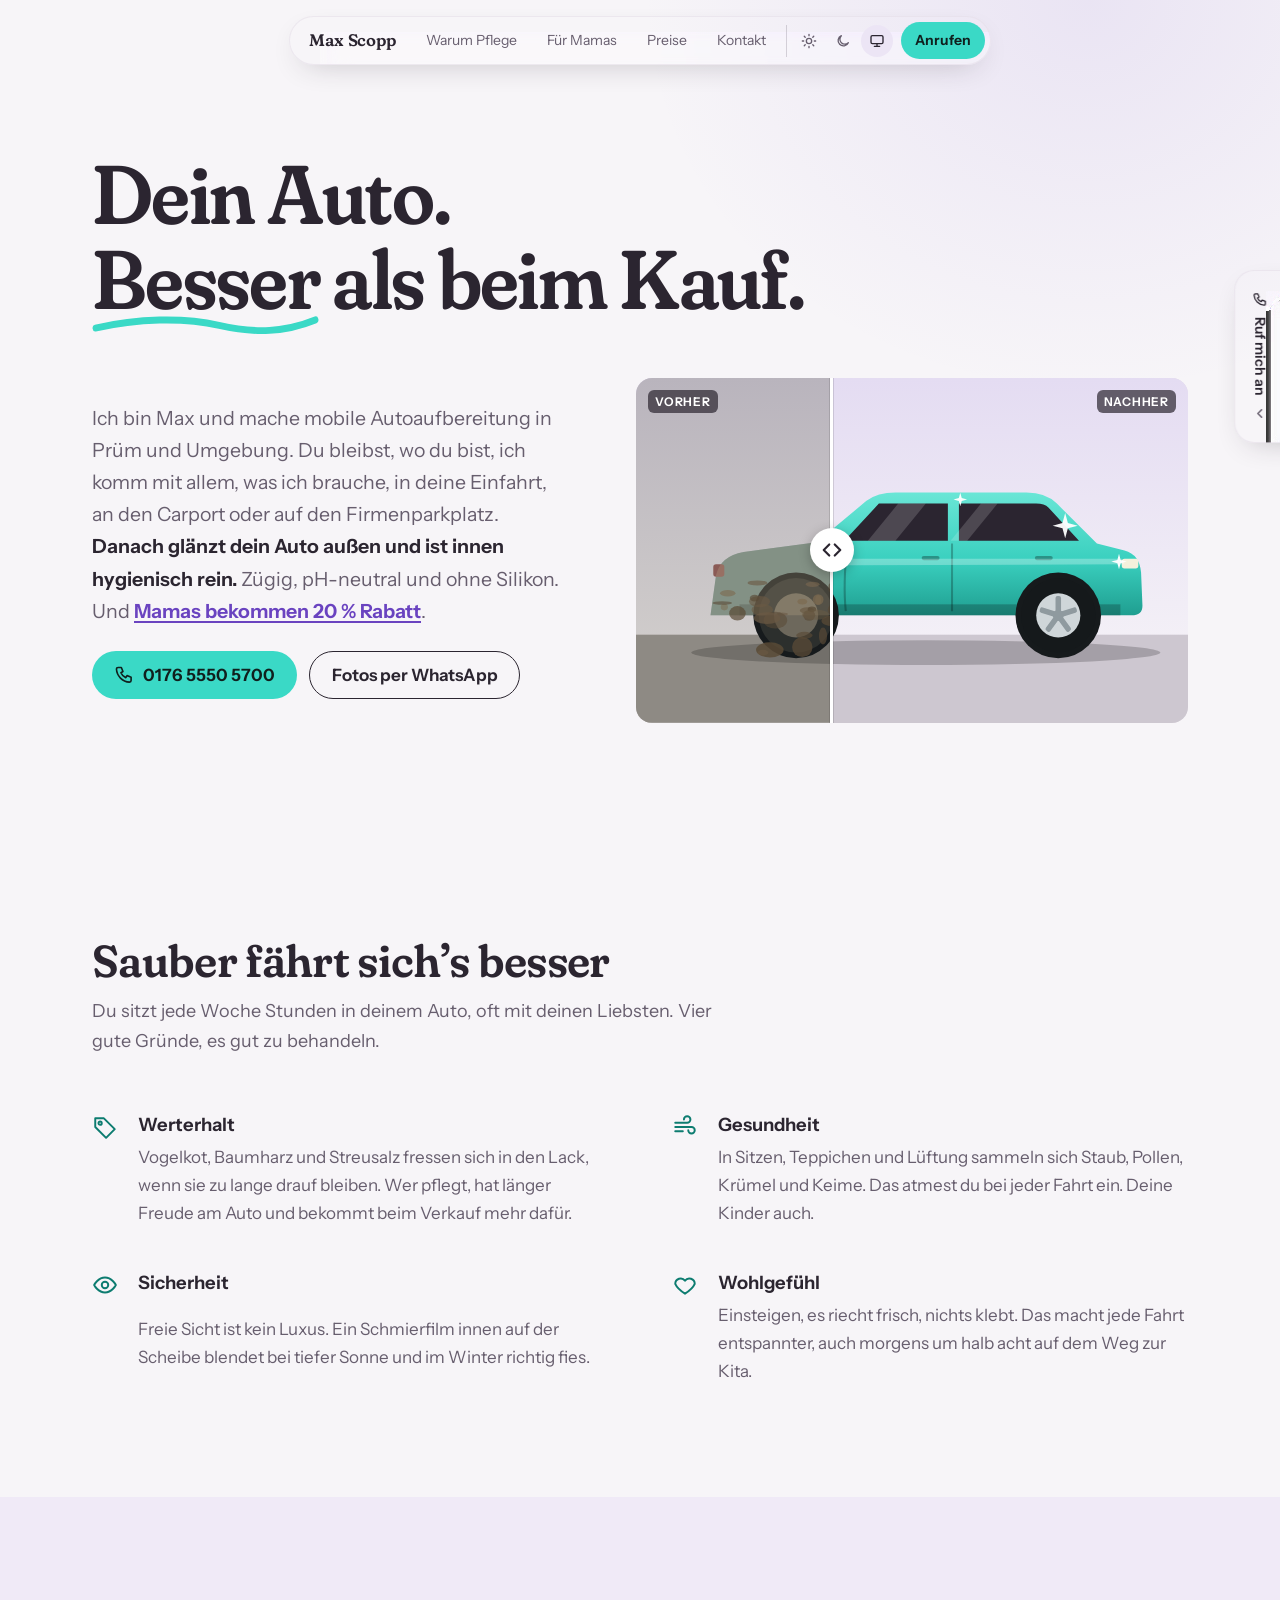
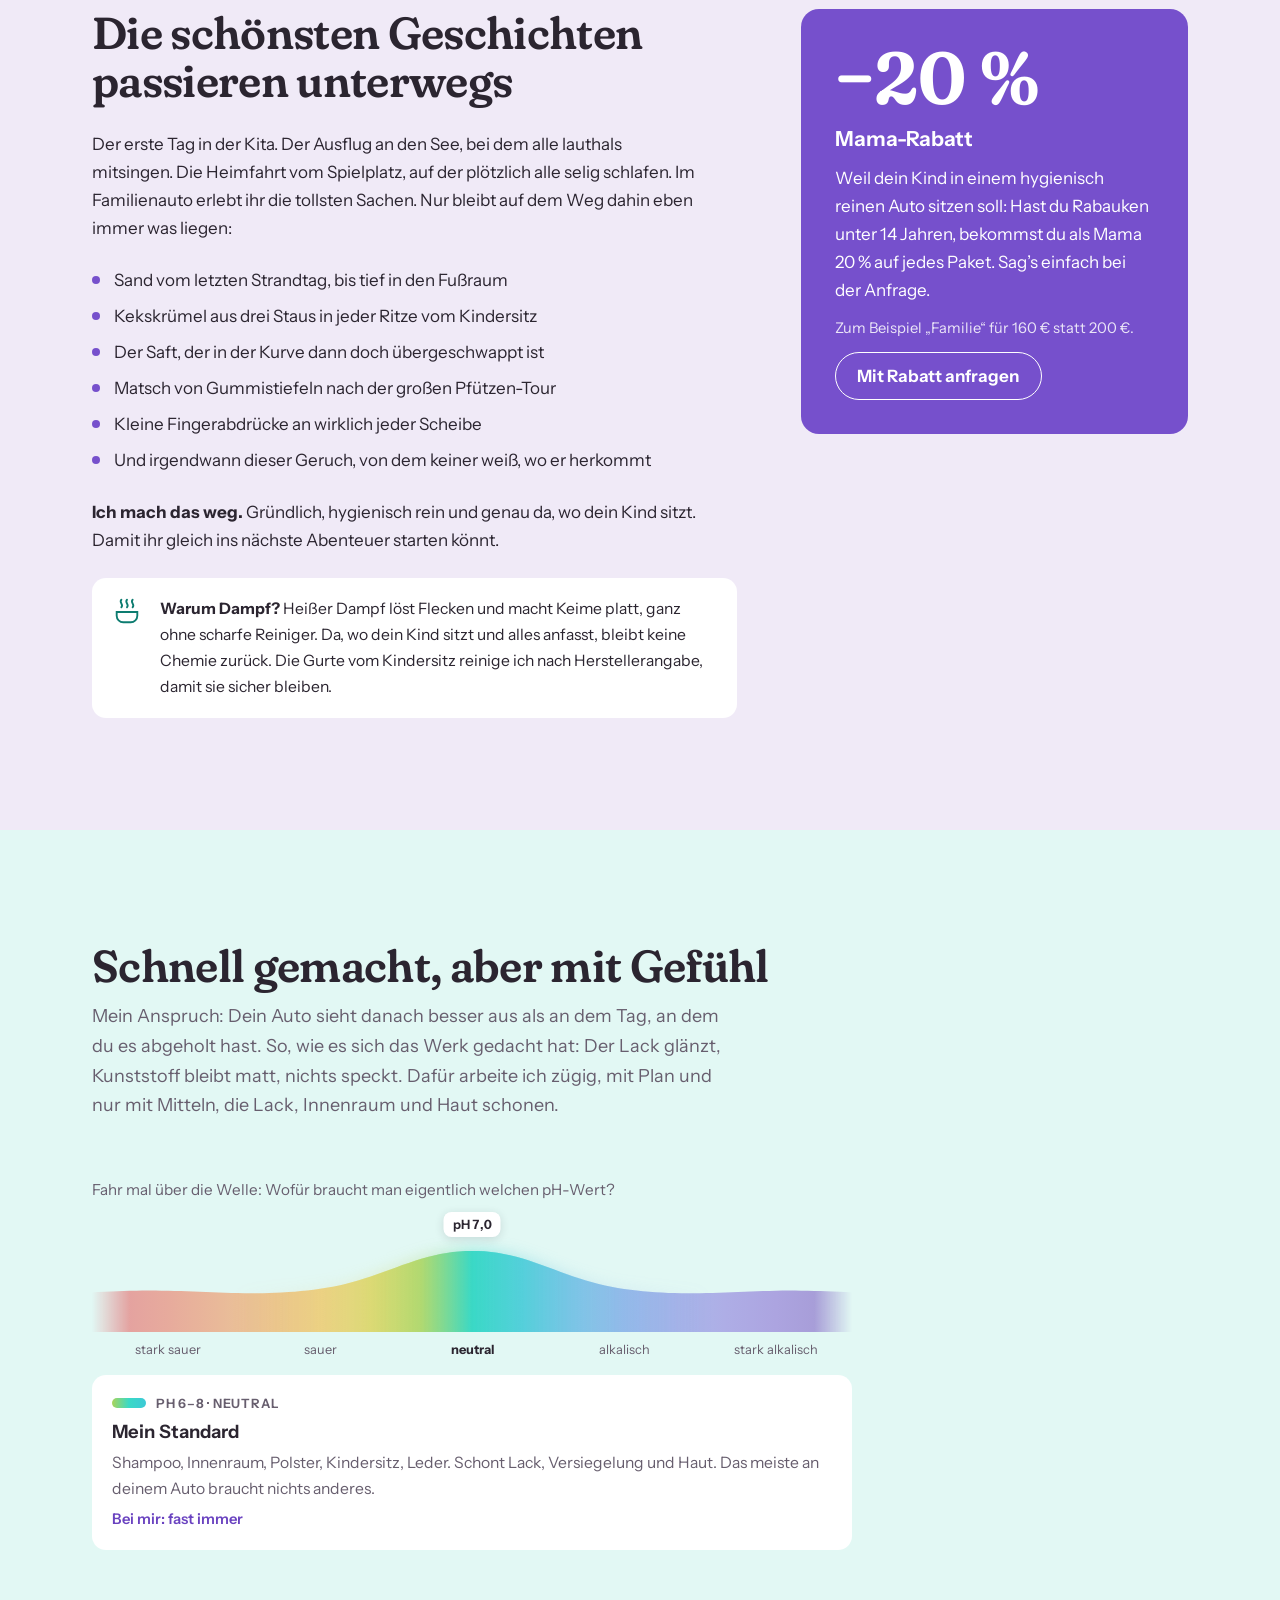
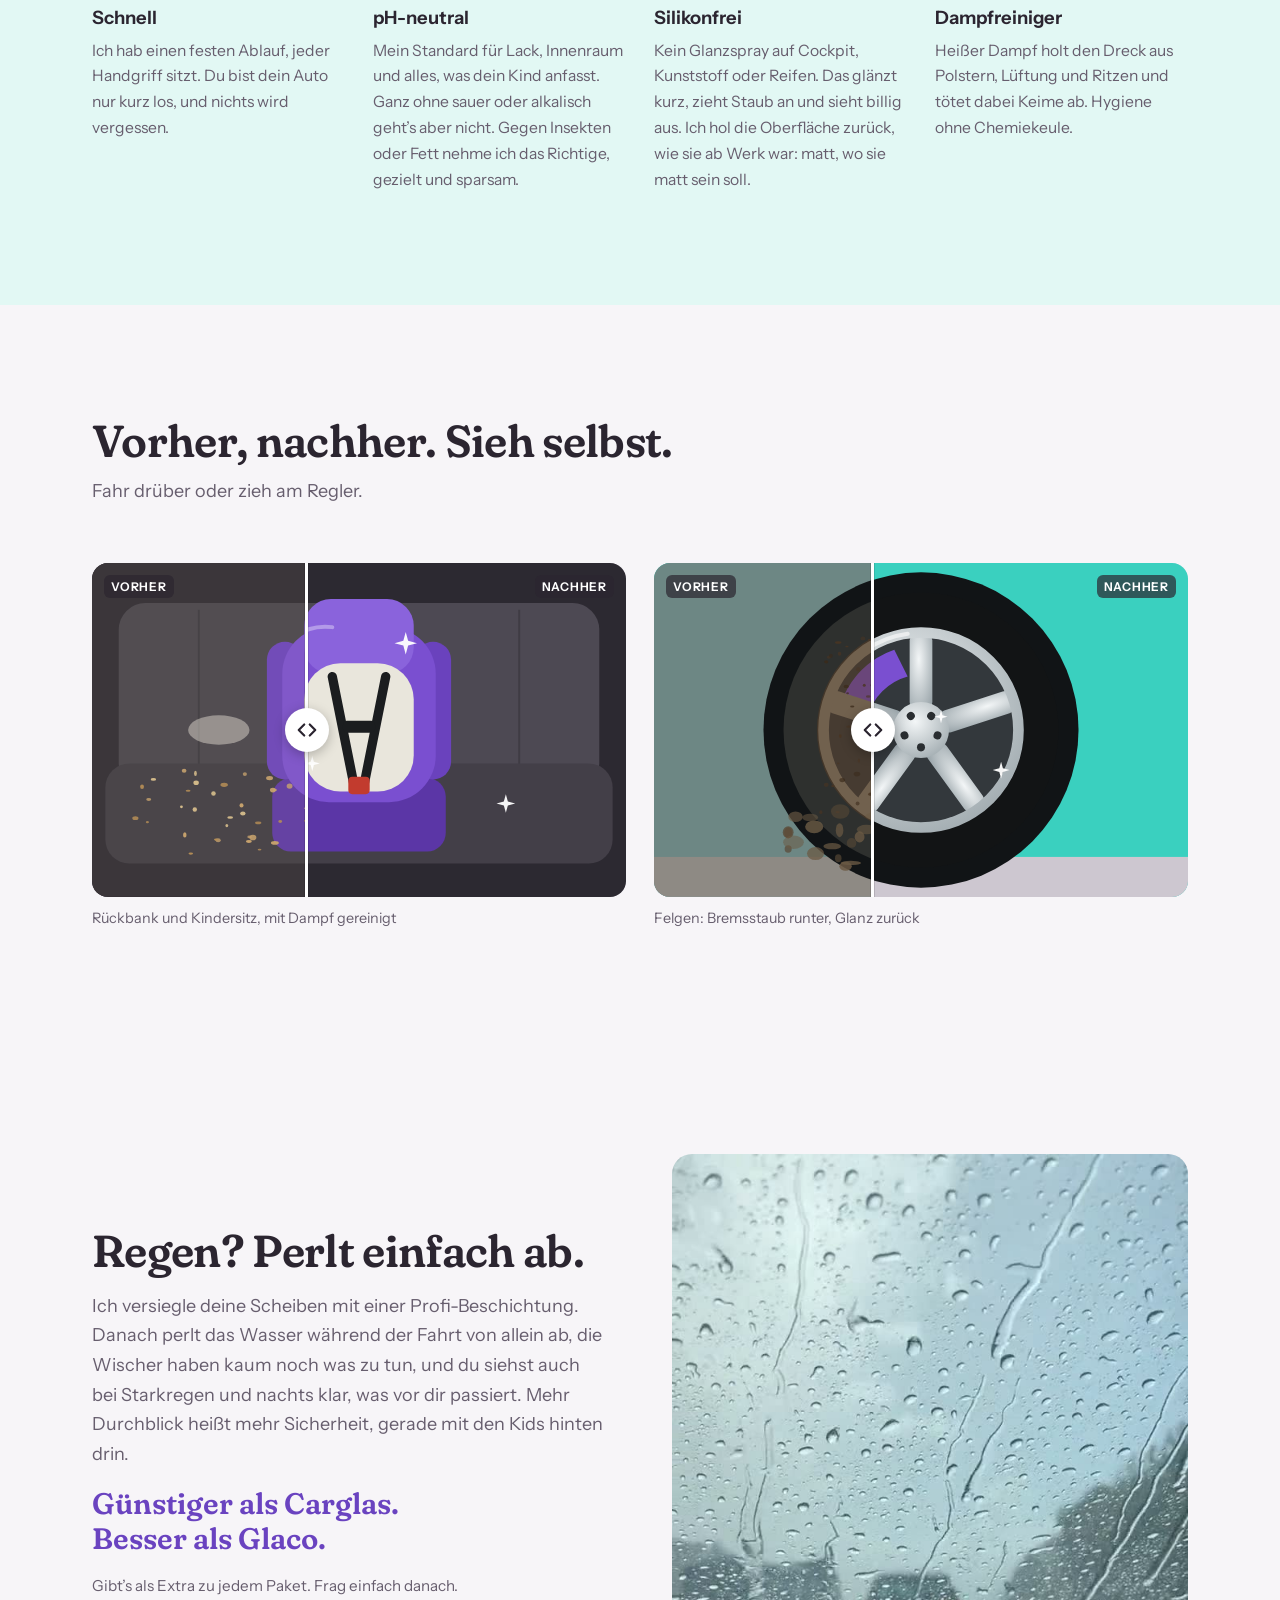
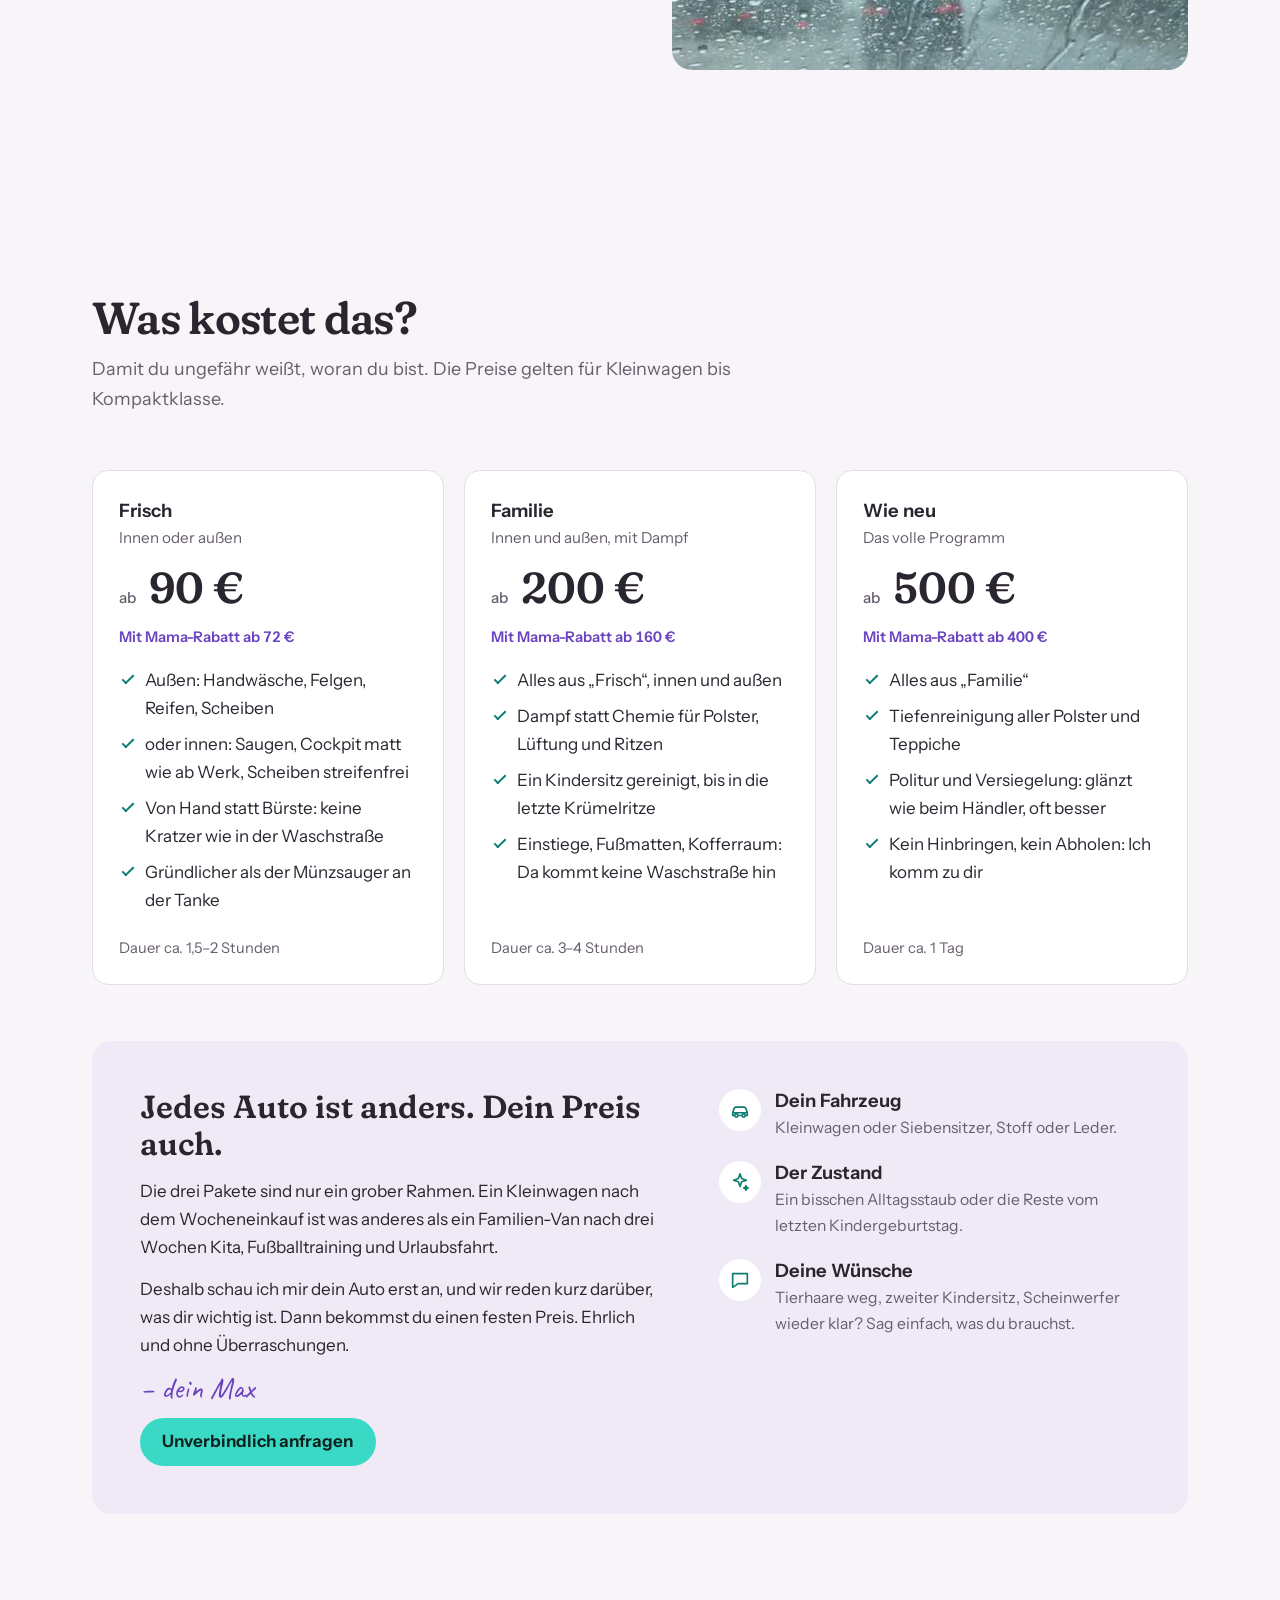
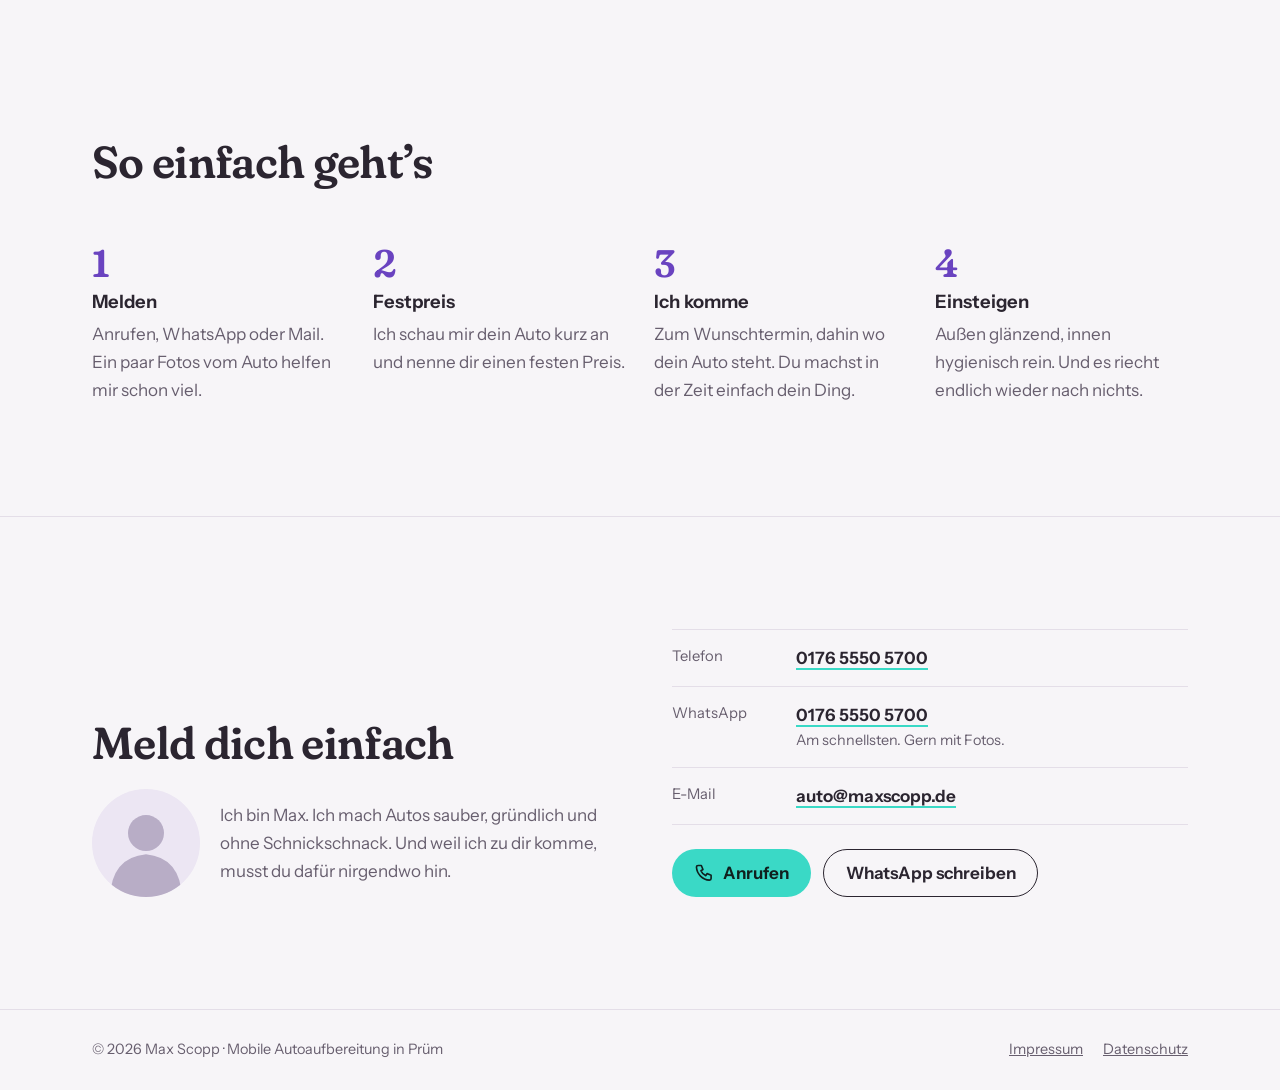
==== commit 3917db5a: "Regen-Video ohne Ton" ====
--- a/index.html
+++ b/index.html
@@ -395,14 +395,6 @@
 .rain-note { color: var(--muted); font-size: 0.95rem; }
 .rain-video { position: relative; margin: 0; aspect-ratio: 1; width: 100%; max-width: 560px; border-radius: 20px; overflow: hidden; background: #2c2931; }
 .rain-video video { display: block; width: 100%; height: 100%; object-fit: cover; }
-.sound {
-  position: absolute; right: 14px; bottom: 14px; display: grid; place-items: center; width: 44px; height: 44px;
-  border: 0; border-radius: 999px; background: rgba(43, 37, 48, 0.55); color: #fff; cursor: pointer;
-  -webkit-backdrop-filter: blur(8px); backdrop-filter: blur(8px);
-}
-.sound svg { width: 20px; height: 20px; }
-.sound .on, .sound[aria-pressed="true"] .off { display: none; }
-.sound[aria-pressed="true"] .on { display: block; }
 @media (max-width: 880px) { .rain-grid { grid-template-columns: minmax(0, 1fr); } }
 
 /* Prices */
@@ -783,10 +775,6 @@
       </div>
       <figure class="rain-video">
         <video id="rain-video" muted loop playsinline preload="none" poster="images/regen-poster.jpg" data-src="images/regen.mp4" aria-label="Fahrt im Regen: Die Tropfen perlen auf der versiegelten Windschutzscheibe ab"></video>
-        <button class="sound" type="button" aria-pressed="false" aria-label="Ton einschalten">
-          <svg class="on" viewBox="0 0 24 24" fill="none" stroke="currentColor" stroke-width="2" stroke-linecap="round" stroke-linejoin="round" aria-hidden="true"><path d="M4 9h4l5-4v14l-5-4H4z"/><path d="M16.5 8.5a5 5 0 0 1 0 7M19 6a8.5 8.5 0 0 1 0 12"/></svg>
-          <svg class="off" viewBox="0 0 24 24" fill="none" stroke="currentColor" stroke-width="2" stroke-linecap="round" stroke-linejoin="round" aria-hidden="true"><path d="M4 9h4l5-4v14l-5-4H4z"/><path d="M17 9l5 6M22 9l-5 6"/></svg>
-        </button>
       </figure>
     </div>
   </section>
@@ -1072,24 +1060,18 @@
     });
   })();
 
-  // Regen-Video: lädt erst in der Nähe des Bildschirms, spielt stumm, Ton per Knopf
+  // Regen-Video: lädt erst in der Nähe des Bildschirms und läuft nur, solange es zu sehen ist
   (function () {
     var video = document.getElementById('rain-video');
-    var sound = document.querySelector('.rain-video .sound');
-    var still = window.matchMedia('(prefers-reduced-motion: reduce)').matches;
-    function load() { if (!video.src) video.src = video.dataset.src; }
-    function play() { load(); var p = video.play(); if (p && p.catch) p.catch(function () {}); }
-    sound.addEventListener('click', function () {
-      var on = video.muted;
-      video.muted = !on;
-      sound.setAttribute('aria-pressed', String(on));
-      sound.setAttribute('aria-label', on ? 'Ton ausschalten' : 'Ton einschalten');
-      if (on) play();
-    });
-    if (!('IntersectionObserver' in window)) { if (!still) play(); return; }
+    if (window.matchMedia('(prefers-reduced-motion: reduce)').matches) return;
+    function play() {
+      if (!video.src) video.src = video.dataset.src;
+      var p = video.play();
+      if (p && p.catch) p.catch(function () {});
+    }
+    if (!('IntersectionObserver' in window)) { play(); return; }
     new IntersectionObserver(function (entries) {
-      if (entries[0].isIntersecting) { if (!still || !video.muted) play(); }
-      else video.pause();
+      if (entries[0].isIntersecting) play(); else video.pause();
     }, { rootMargin: '200px 0px' }).observe(video);
   })();
 
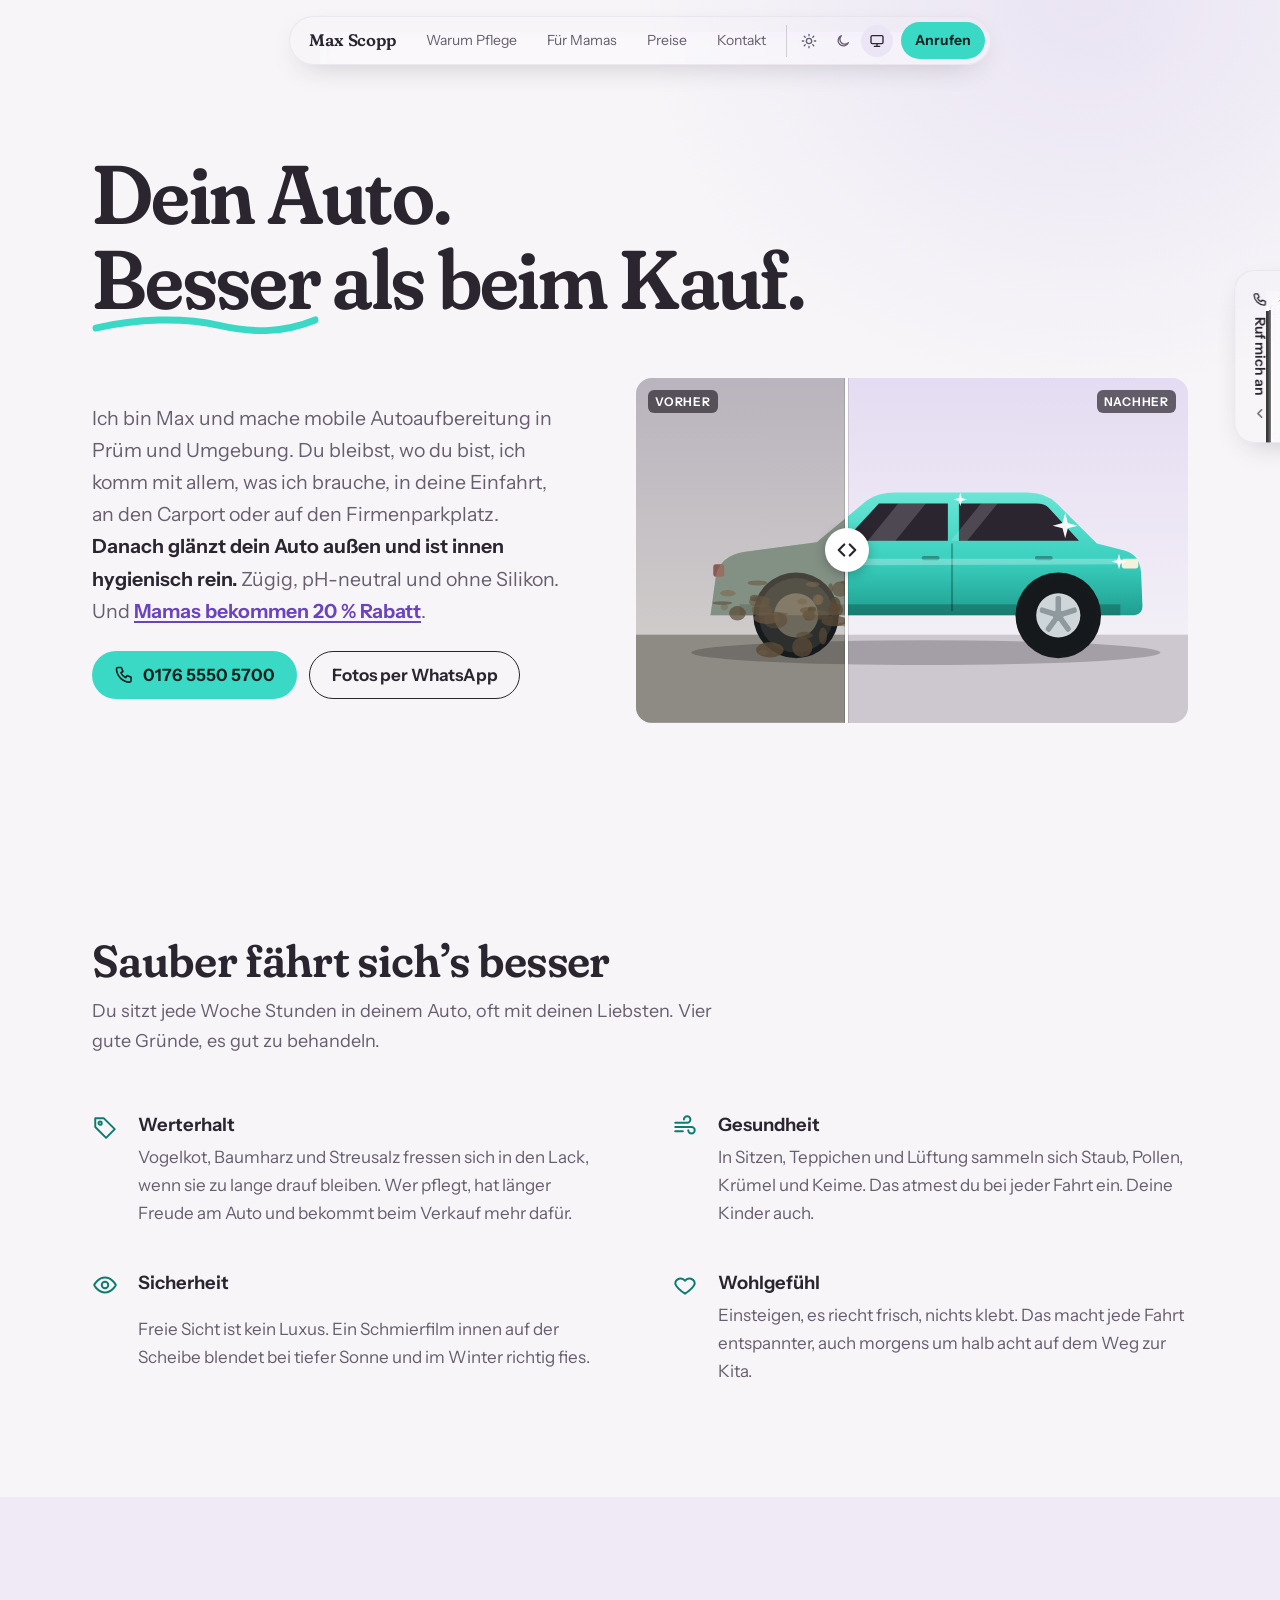
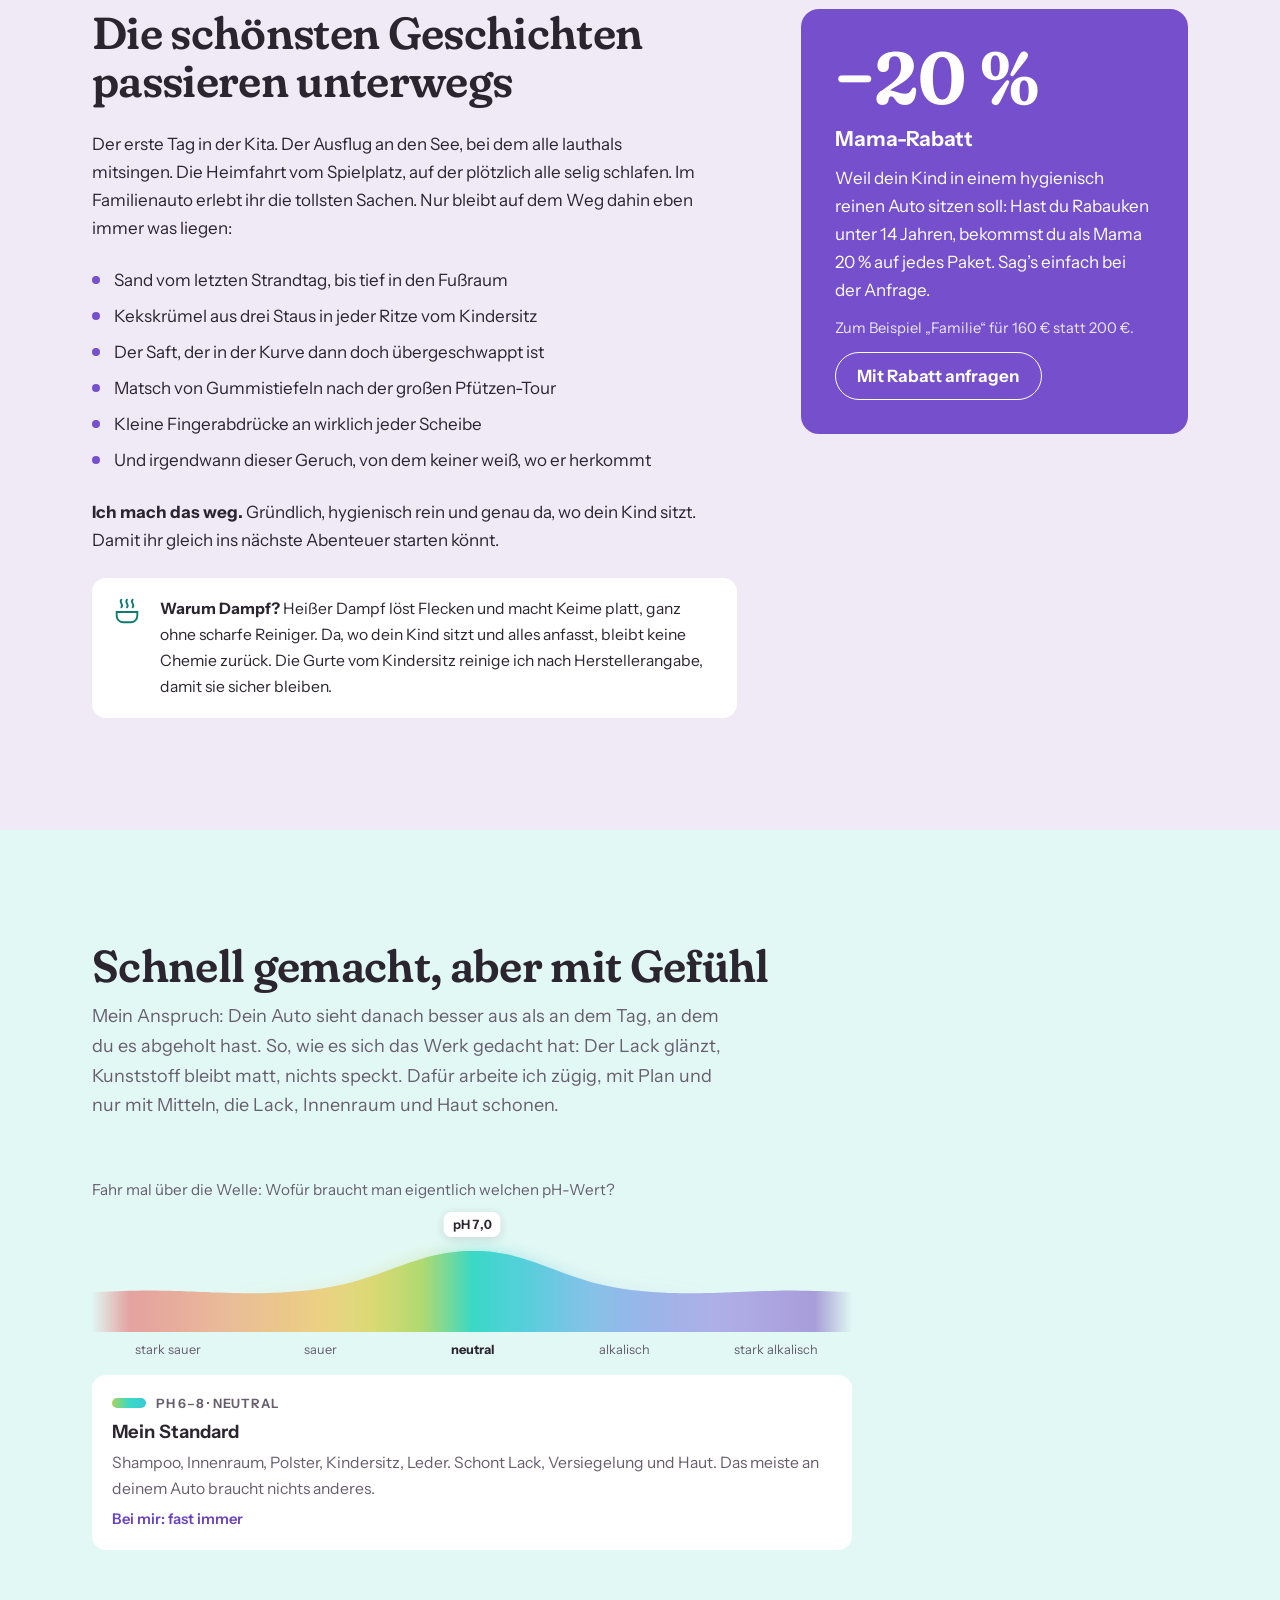
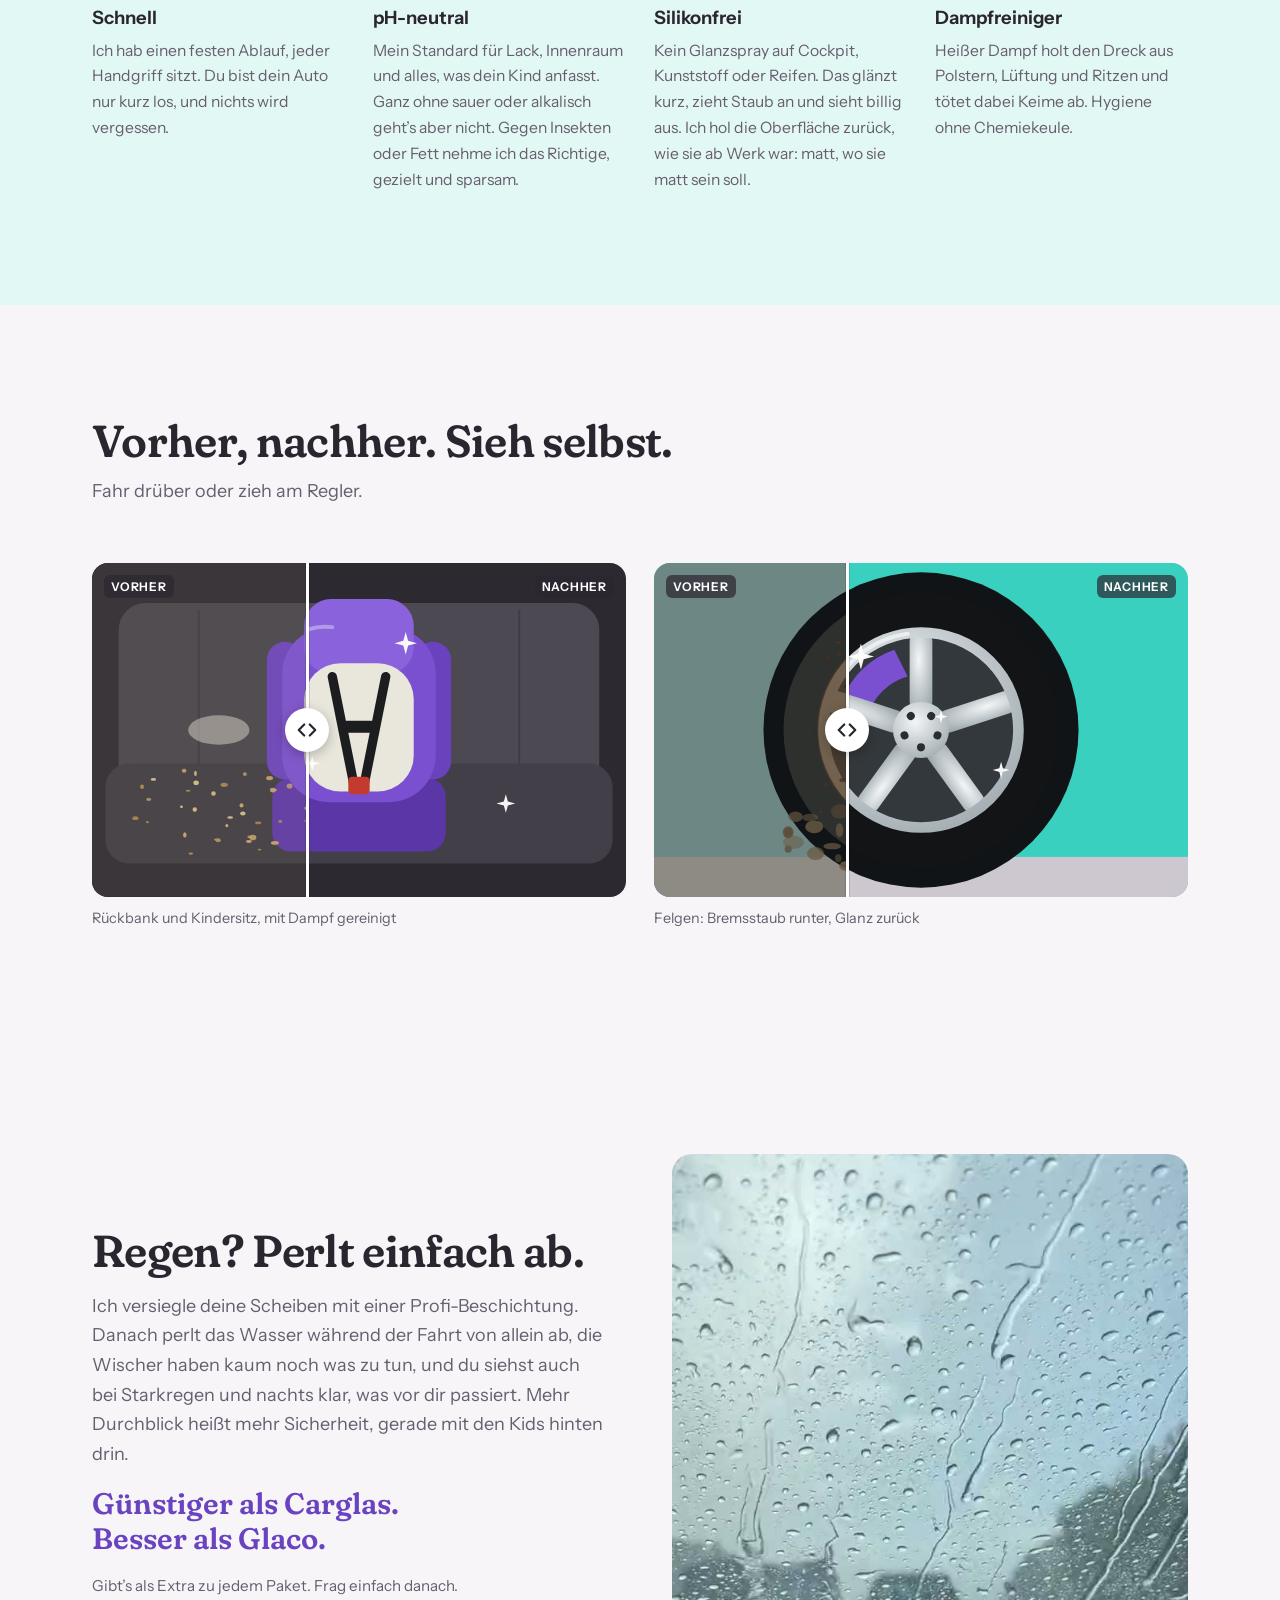
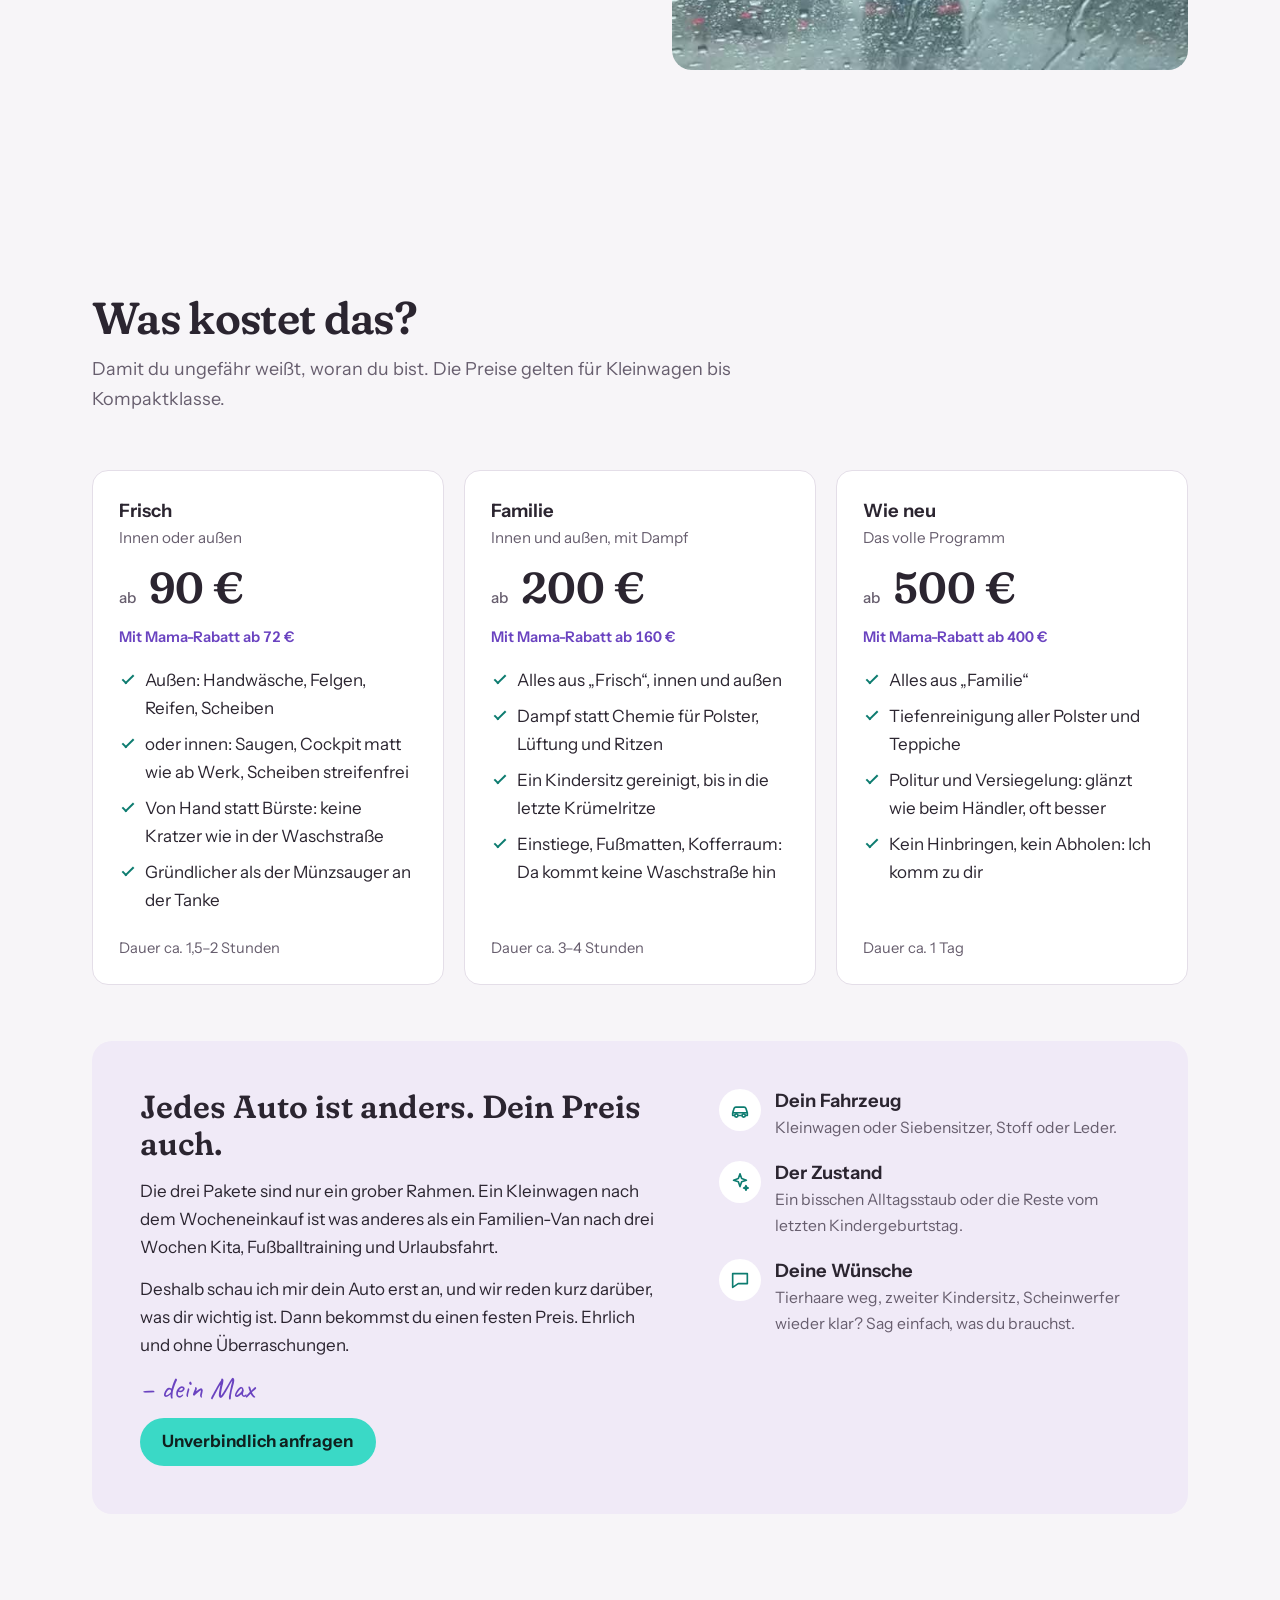
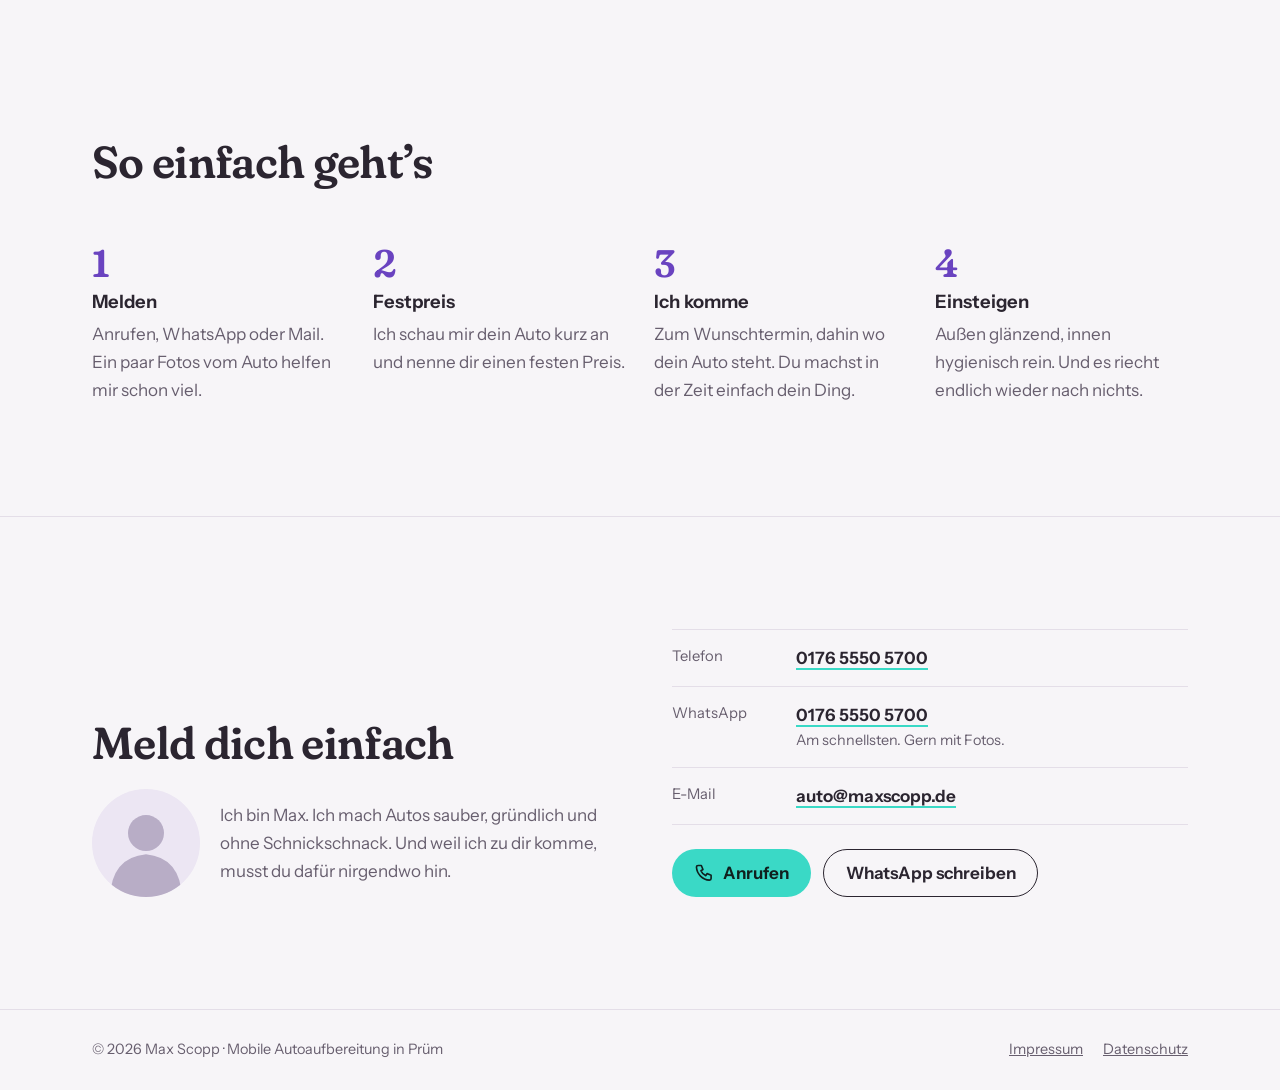
==== commit c40dee9f: "Regen-Video unter neuem Namen (Cloudflare-Cache)" ====
--- a/index.html
+++ b/index.html
@@ -774,7 +774,7 @@
         <p class="rain-note">Gibt’s als Extra zu jedem Paket. Frag einfach danach.</p>
       </div>
       <figure class="rain-video">
-        <video id="rain-video" muted loop playsinline preload="none" poster="images/regen-poster.jpg" data-src="images/regen.mp4" aria-label="Fahrt im Regen: Die Tropfen perlen auf der versiegelten Windschutzscheibe ab"></video>
+        <video id="rain-video" muted loop playsinline preload="none" poster="images/regen-loop-3s.jpg" data-src="images/regen-loop-3s.mp4" aria-label="Fahrt im Regen: Die Tropfen perlen auf der versiegelten Windschutzscheibe ab"></video>
       </figure>
     </div>
   </section>
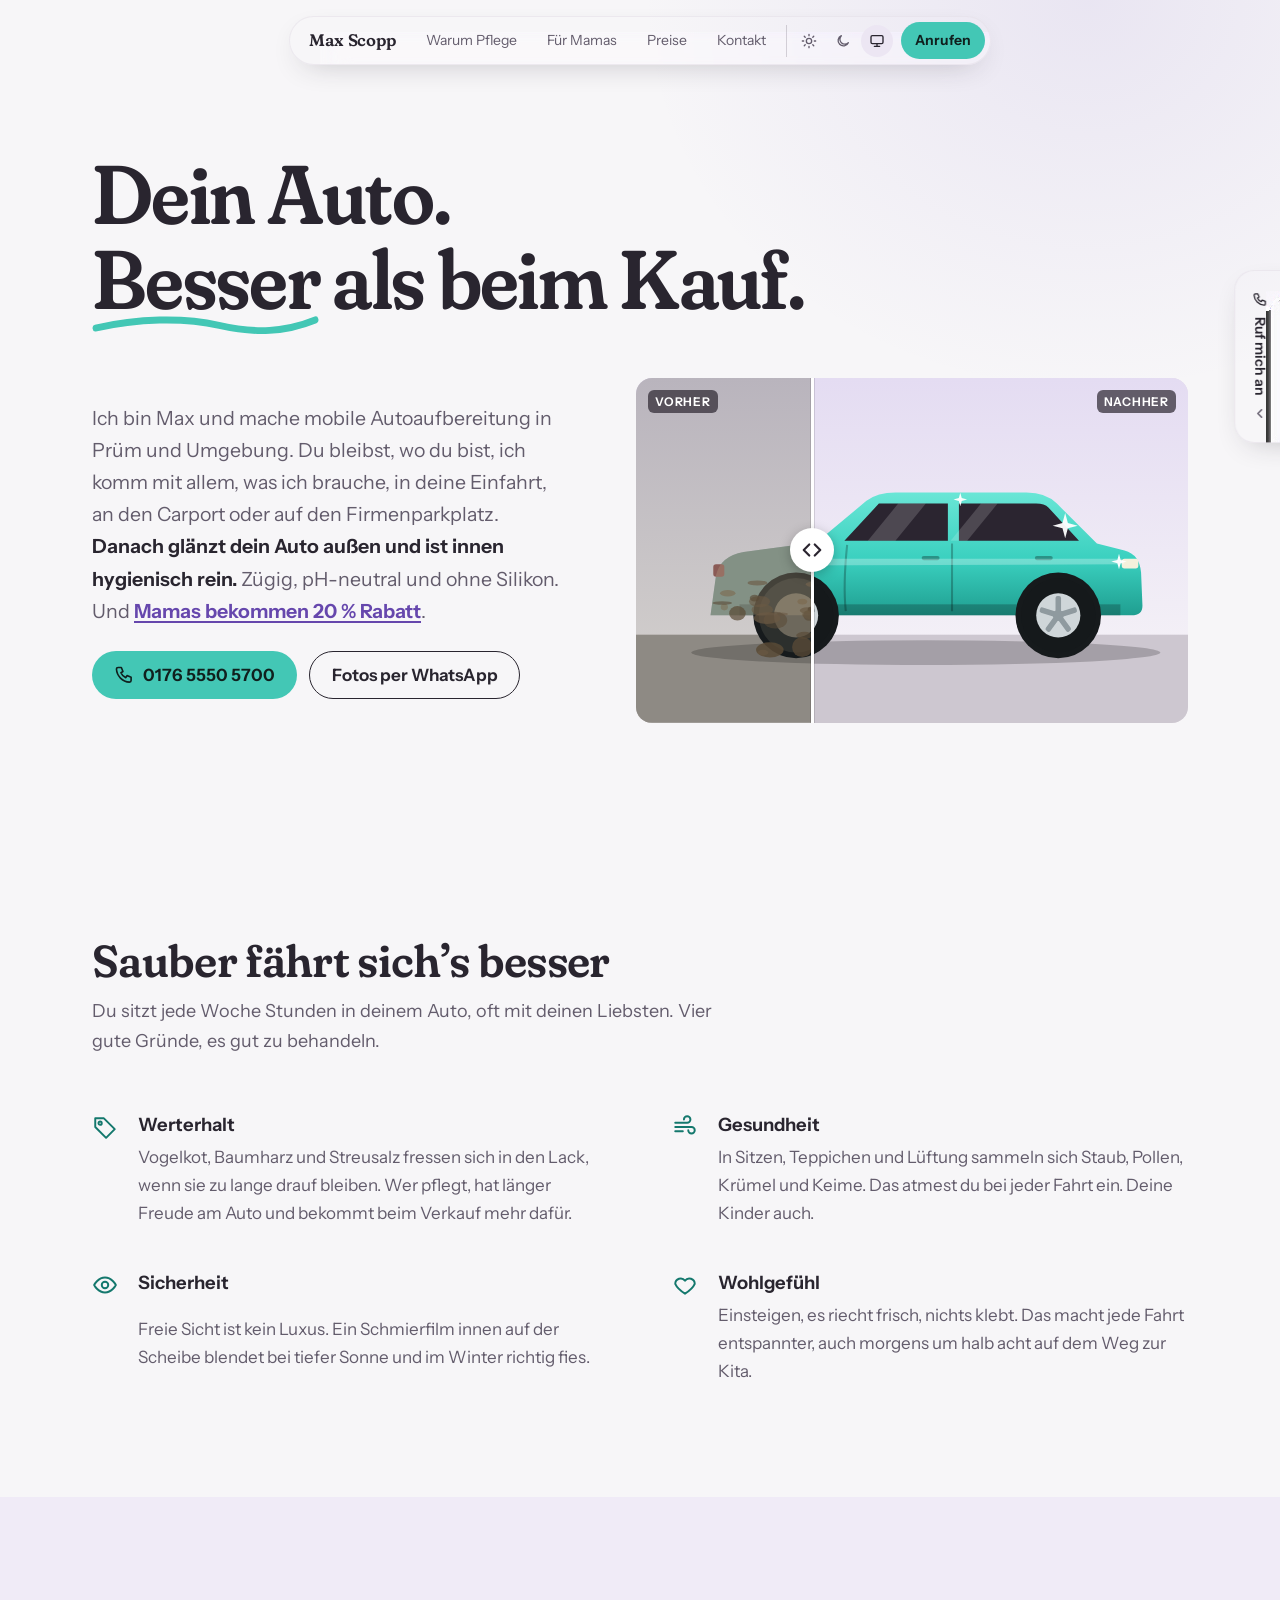
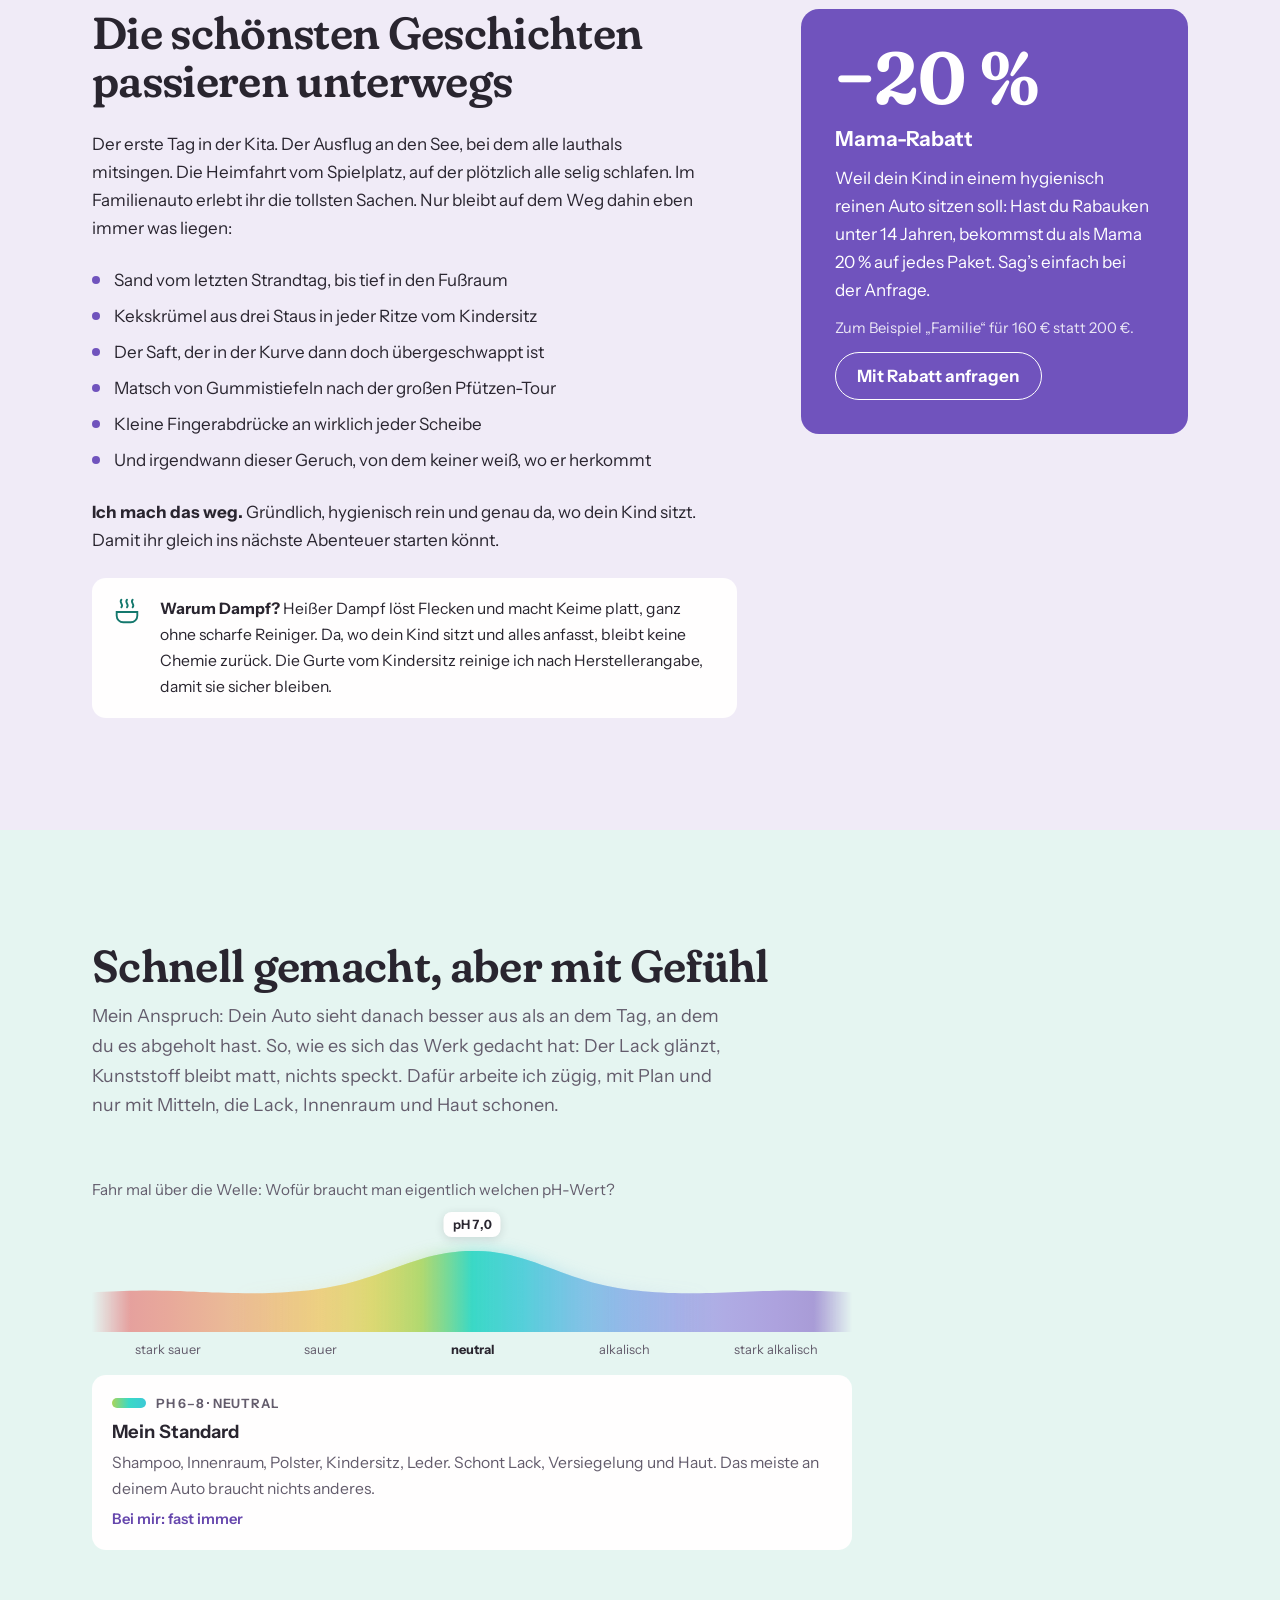
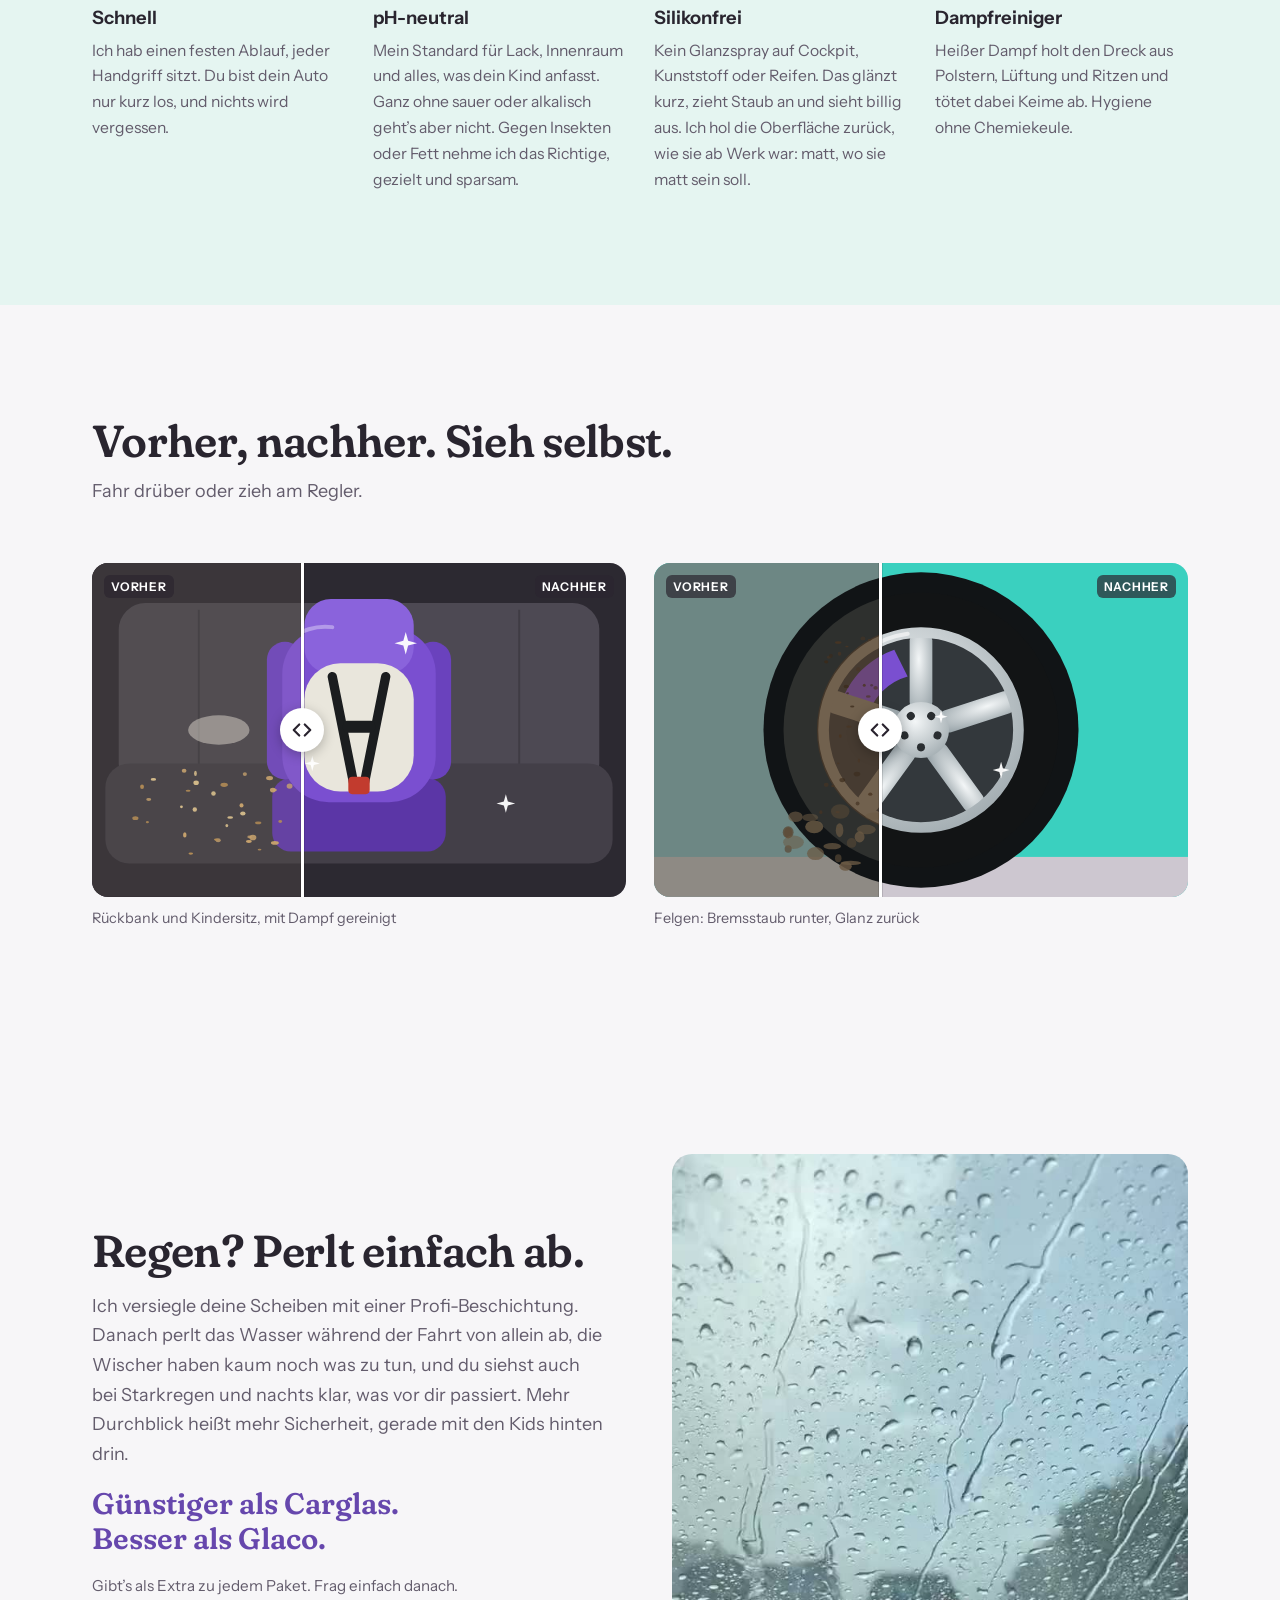
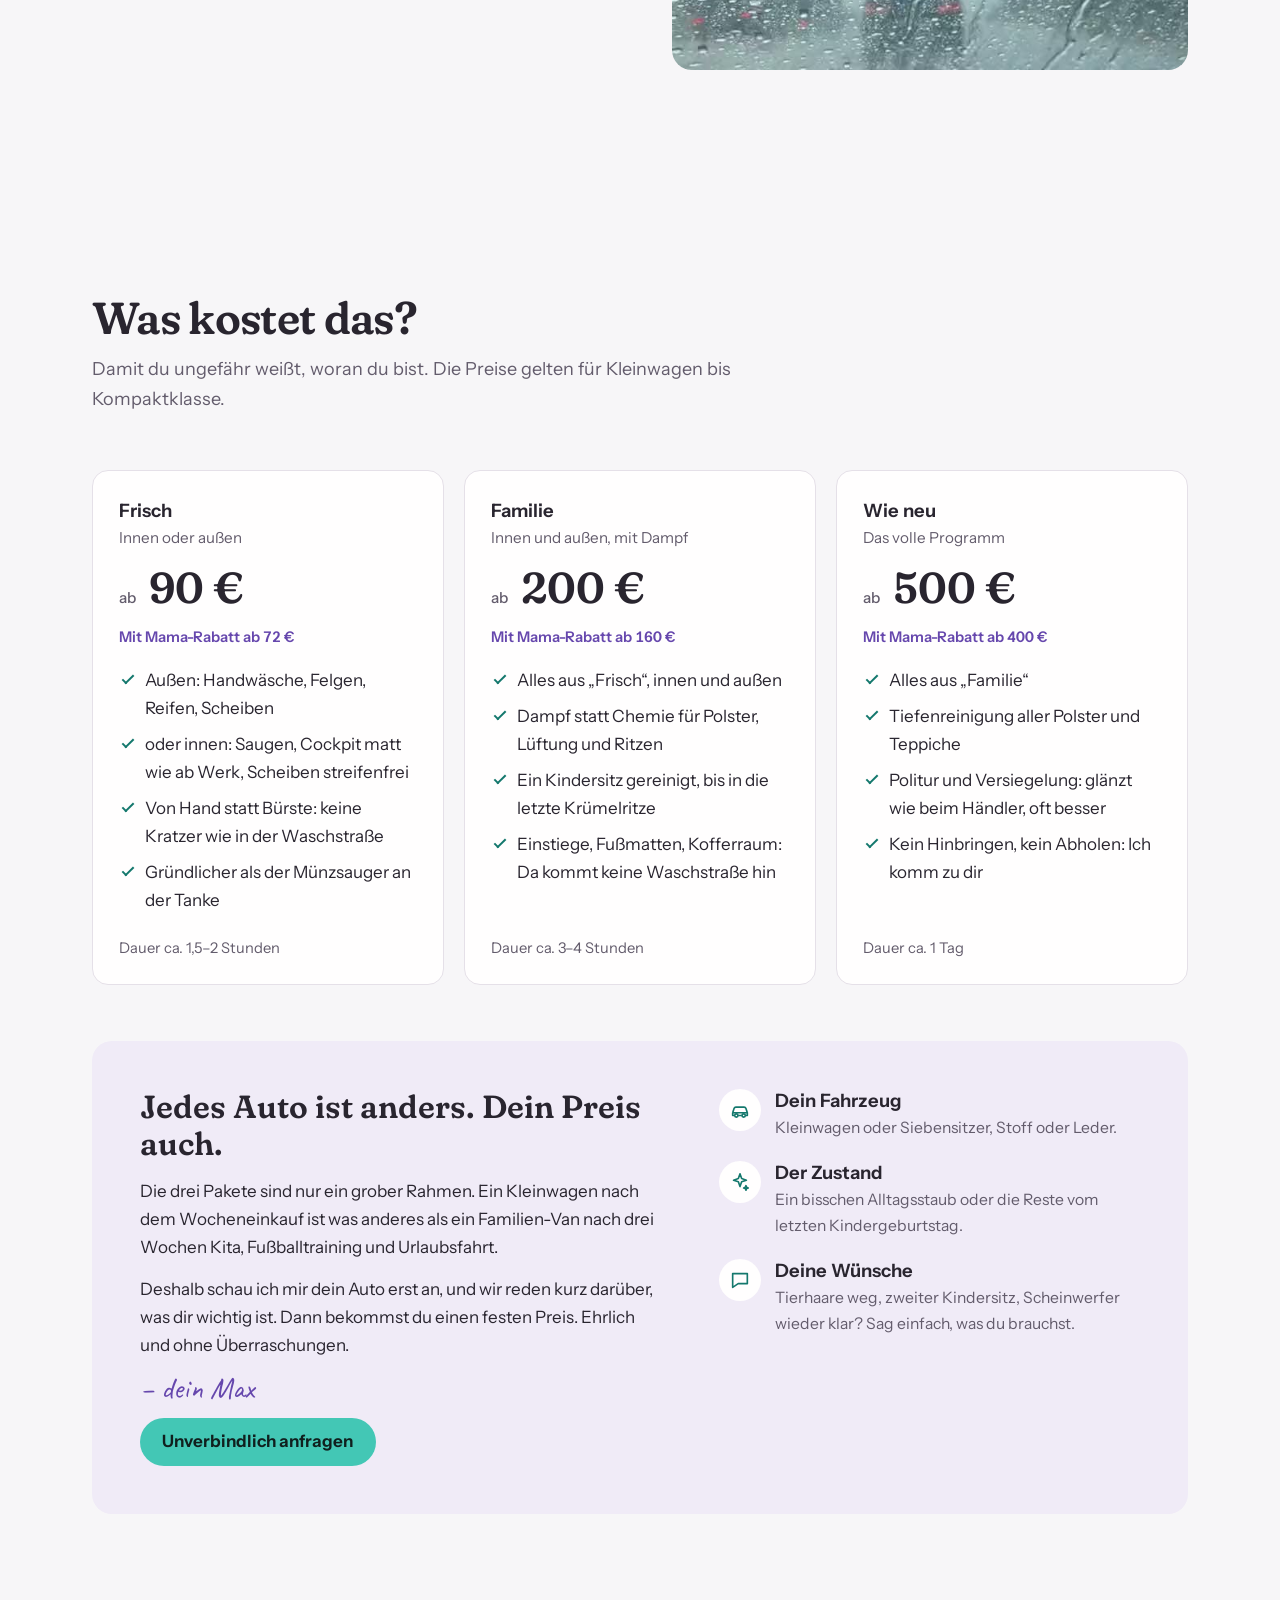
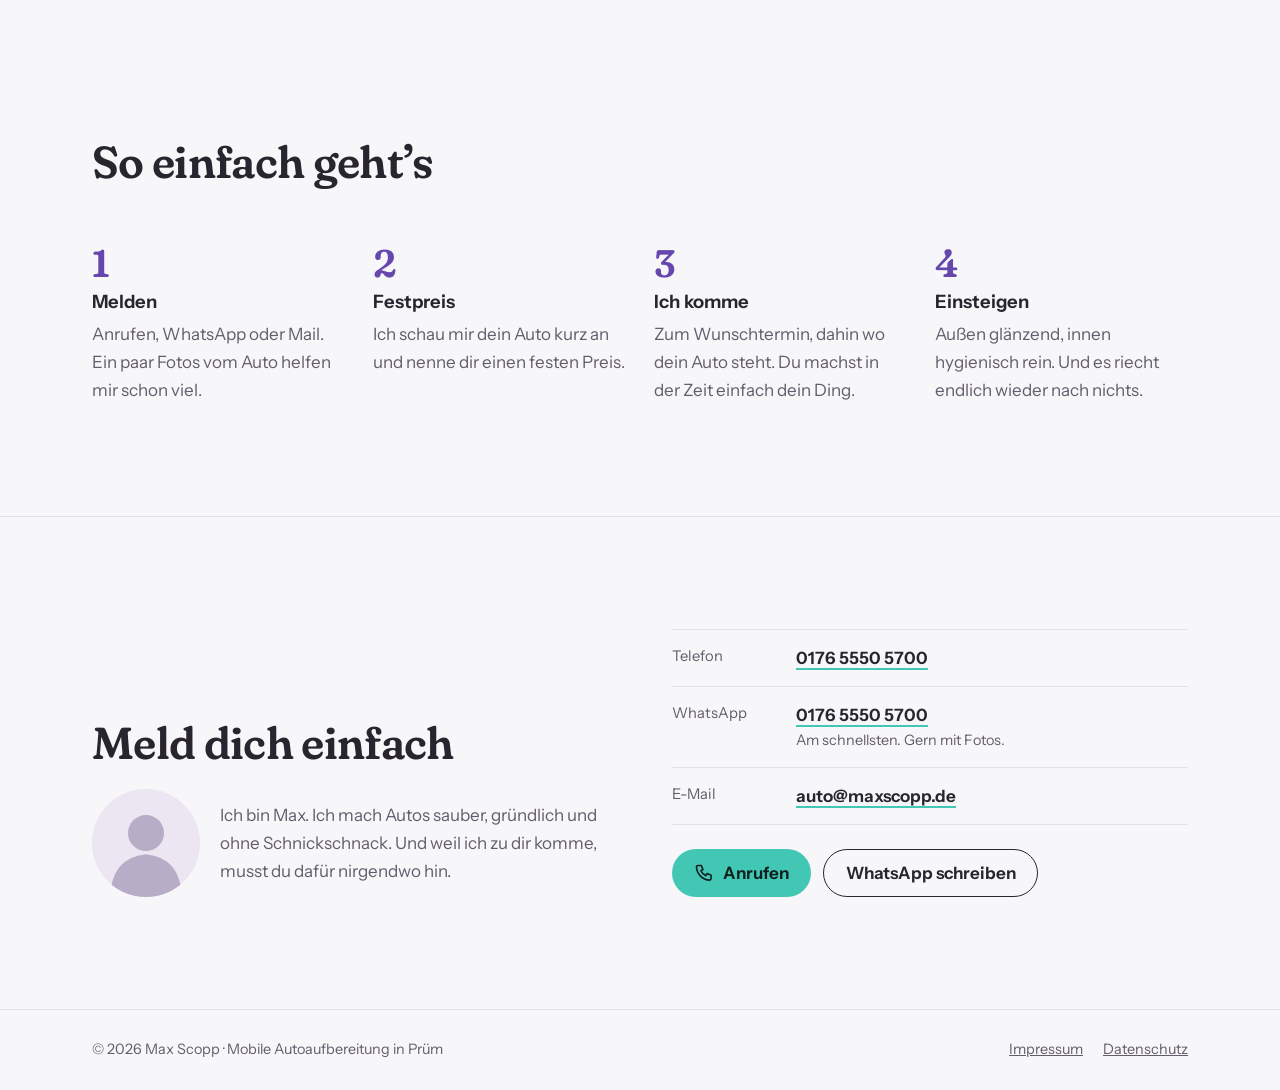
==== commit c3be7662: "Update theme colors for consistency across site" ====
--- a/index.html
+++ b/index.html
@@ -7,7 +7,7 @@
 <meta name="description" content="Mobile Autoaufbereitung in Prüm und Umgebung: Ich komme zu dir. Innen und außen, pH-neutral, silikonfrei, hygienisch rein mit Dampf. 20 % Mama-Rabatt.">
 <meta name="author" content="Max Scopp">
 <link rel="canonical" href="https://auto.maxscopp.de/">
-<meta name="theme-color" content="#f7f5f8">
+<meta name="theme-color" content="#f7f6f8">
 <meta name="geo.region" content="DE-RP">
 <meta name="geo.placename" content="Prüm">
 <meta property="og:type" content="website">
@@ -118,25 +118,25 @@
 <style>
 /* Layout: calm, friendly single column — soft lilac-grey ground and plum-charcoal text; turquoise marks actions, violet marks the mama offer; soft serif headings, one handwritten signature */
 :root {
-  --bg: #f7f5f8;
-  --surface: #ffffff;
-  --ink: #2b2530;
-  --muted: #675e6e;
-  --line: #e4dee8;
-  --lilac: #f0eaf7;
-  --mint: #e2f8f4;
-  --teal: #3ad9c6;
+  --bg: #f7f6f8;
+  --surface: #fffefe;
+  --ink: #29252f;
+  --muted: #635c6c;
+  --line: #e5e0e8;
+  --lilac: #f0ebf7;
+  --mint: #e5f5f1;
+  --teal: #43c7b5;
   --on-teal: #10201e;
-  --teal-ink: #0d7c70;
-  --violet: #7650cc;
+  --teal-ink: #14786d;
+  --violet: #7053bd;
   --on-violet: #ffffff;
-  --violet-ink: #6a43c0;
+  --violet-ink: #6647ad;
   --ph-dim: 0.5;
   --ph-on: 1;
-  --chip: #ece5f5;
-  --hover: rgb(118 80 204 / 0.06);
-  --glow: rgb(118 80 204 / 0.1);
-  --lg-tint: 255 255 255;
+  --chip: #ece6f3;
+  --hover: rgb(112 83 189 / 0.06);
+  --glow: rgb(112 83 189 / 0.1);
+  --lg-tint: 255 254 255;
   --lg-tint-a: 0.34;
 
   --f-display: "Fraunces", Georgia, "Times New Roman", serif;
@@ -146,18 +146,18 @@
 }
 @media (prefers-color-scheme: dark) {
   :root:not([data-theme="light"]) {
-    --bg: #19161d; --surface: #231f28; --ink: #efeaf3; --muted: #b0a7b8; --line: #373040;
-    --lilac: #251e2f; --mint: #15292b; --teal: #5ee8d8; --on-teal: #0d1d1b; --teal-ink: #72ecdd;
-    --violet: #7a55d4; --on-violet: #ffffff; --violet-ink: #b69cf2; --ph-dim: 0.4; --ph-on: 0.9;
-    --chip: #2c2536; --hover: rgb(182 156 242 / 0.08); --glow: rgb(167 139 250 / 0.08); --lg-tint: 32 27 40; --lg-tint-a: 0.46;
+    --bg: #18151c; --surface: #221e27; --ink: #f2eef5; --muted: #b4aab9; --line: #393340;
+    --lilac: #292330; --mint: #192c2b; --teal: #64d8c6; --on-teal: #10201e; --teal-ink: #7be2d3;
+    --violet: #8064cc; --on-violet: #ffffff; --violet-ink: #c2aef0; --ph-dim: 0.4; --ph-on: 0.9;
+    --chip: #302938; --hover: rgb(194 174 240 / 0.08); --glow: rgb(167 139 250 / 0.08); --lg-tint: 34 30 39; --lg-tint-a: 0.46;
     color-scheme: dark;
   }
 }
 :root[data-theme="dark"] {
-  --bg: #19161d; --surface: #231f28; --ink: #efeaf3; --muted: #b0a7b8; --line: #373040;
-  --lilac: #251e2f; --mint: #15292b; --teal: #5ee8d8; --on-teal: #0d1d1b; --teal-ink: #72ecdd;
-  --violet: #7a55d4; --on-violet: #ffffff; --violet-ink: #b69cf2; --ph-dim: 0.4; --ph-on: 0.9;
-    --chip: #2c2536; --hover: rgb(182 156 242 / 0.08); --glow: rgb(167 139 250 / 0.08); --lg-tint: 32 27 40; --lg-tint-a: 0.46;
+  --bg: #18151c; --surface: #221e27; --ink: #f2eef5; --muted: #b4aab9; --line: #393340;
+  --lilac: #292330; --mint: #192c2b; --teal: #64d8c6; --on-teal: #10201e; --teal-ink: #7be2d3;
+  --violet: #8064cc; --on-violet: #ffffff; --violet-ink: #c2aef0; --ph-dim: 0.4; --ph-on: 0.9;
+  --chip: #302938; --hover: rgb(194 174 240 / 0.08); --glow: rgb(167 139 250 / 0.08); --lg-tint: 34 30 39; --lg-tint-a: 0.46;
   color-scheme: dark;
 }
 
@@ -261,7 +261,7 @@
 .hero h1 { font-size: clamp(2.6rem, 6.8vw, 5.2rem); line-height: 1.02; letter-spacing: -0.02em; }
 .squiggle {
   padding-bottom: 0.06em;
-  background: url("data:image/svg+xml,%3Csvg xmlns='http://www.w3.org/2000/svg' viewBox='0 0 200 16' preserveAspectRatio='none'%3E%3Cpath d='M3 11C40 4 80 3 112 9S170 14 197 5' fill='none' stroke='%233ad9c6' stroke-width='5' stroke-linecap='round'/%3E%3C/svg%3E") left bottom / 100% 0.26em no-repeat;
+  background: url("data:image/svg+xml,%3Csvg xmlns='http://www.w3.org/2000/svg' viewBox='0 0 200 16' preserveAspectRatio='none'%3E%3Cpath d='M3 11C40 4 80 3 112 9S170 14 197 5' fill='none' stroke='%2343c7b5' stroke-width='5' stroke-linecap='round'/%3E%3C/svg%3E") left bottom / 100% 0.26em no-repeat;
 }
 .hero-grid {
   display: grid; grid-template-columns: minmax(0, 1fr) minmax(0, 1.15fr);
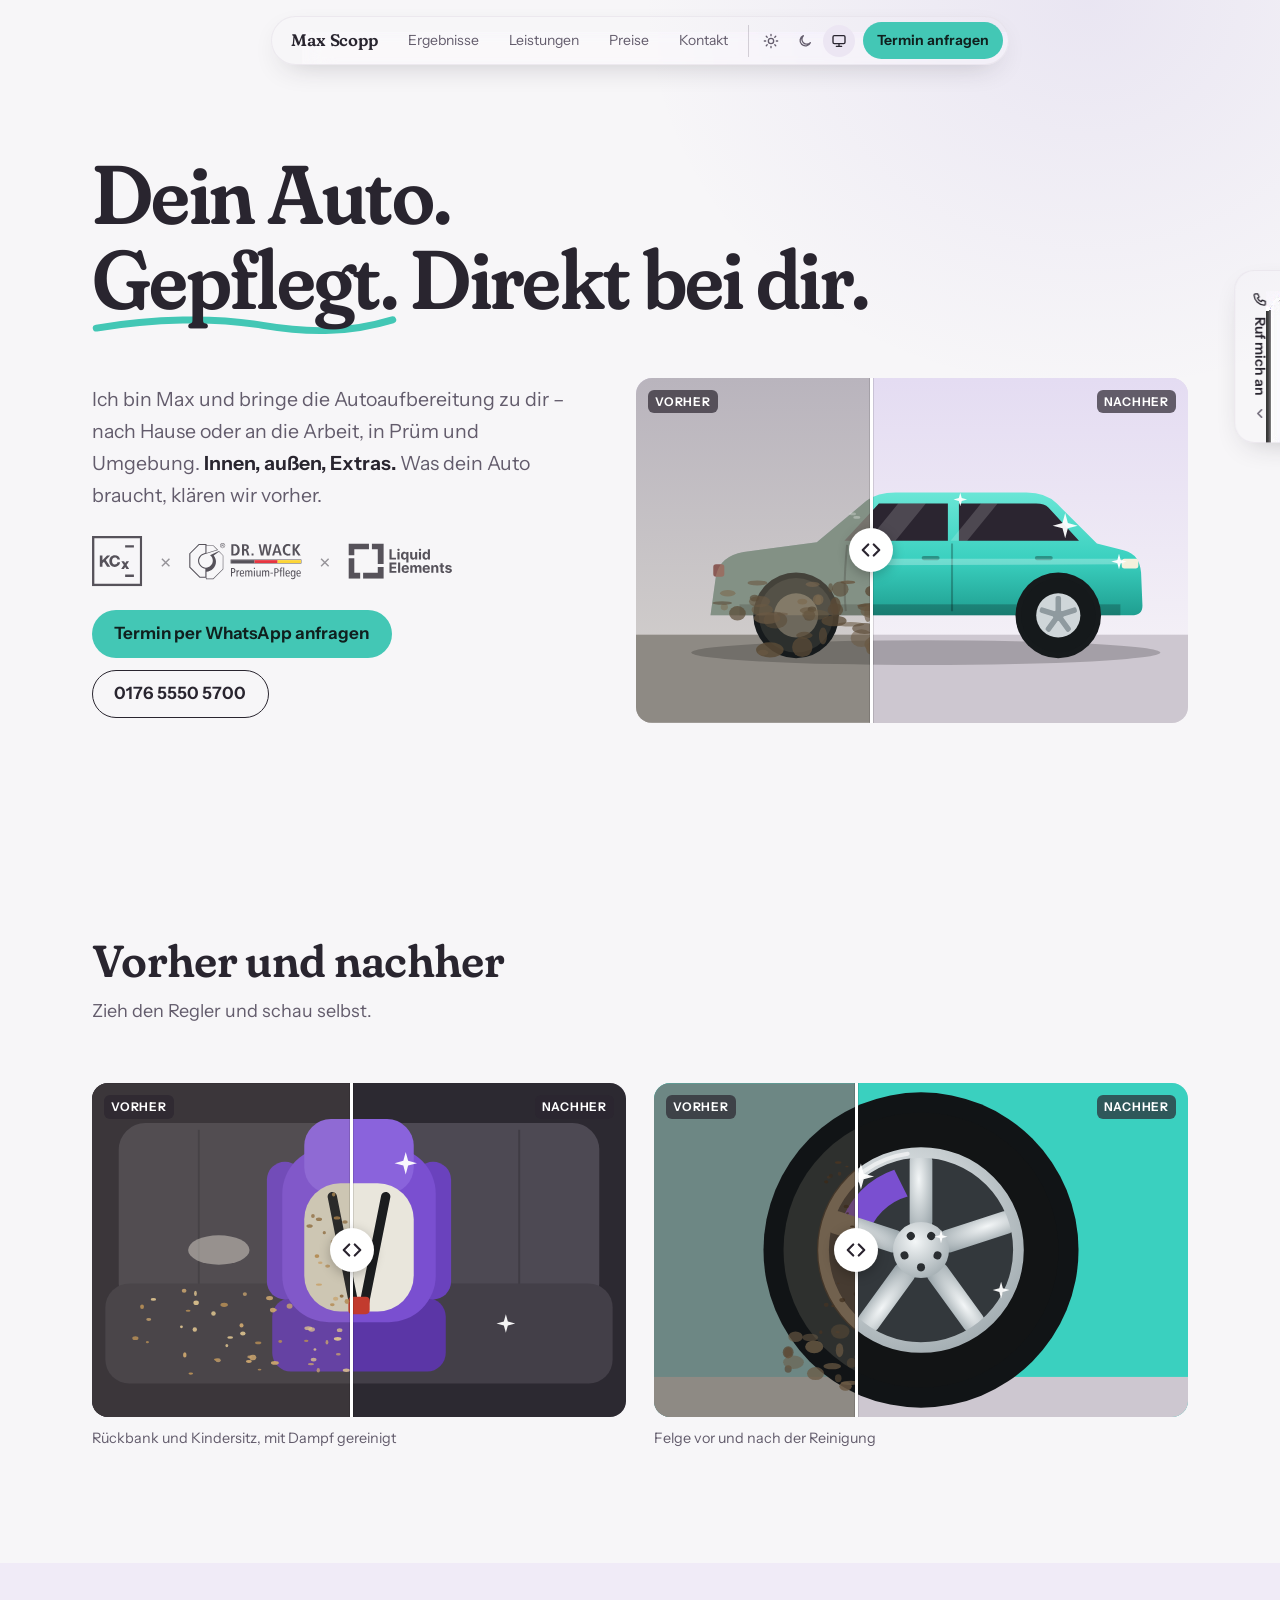
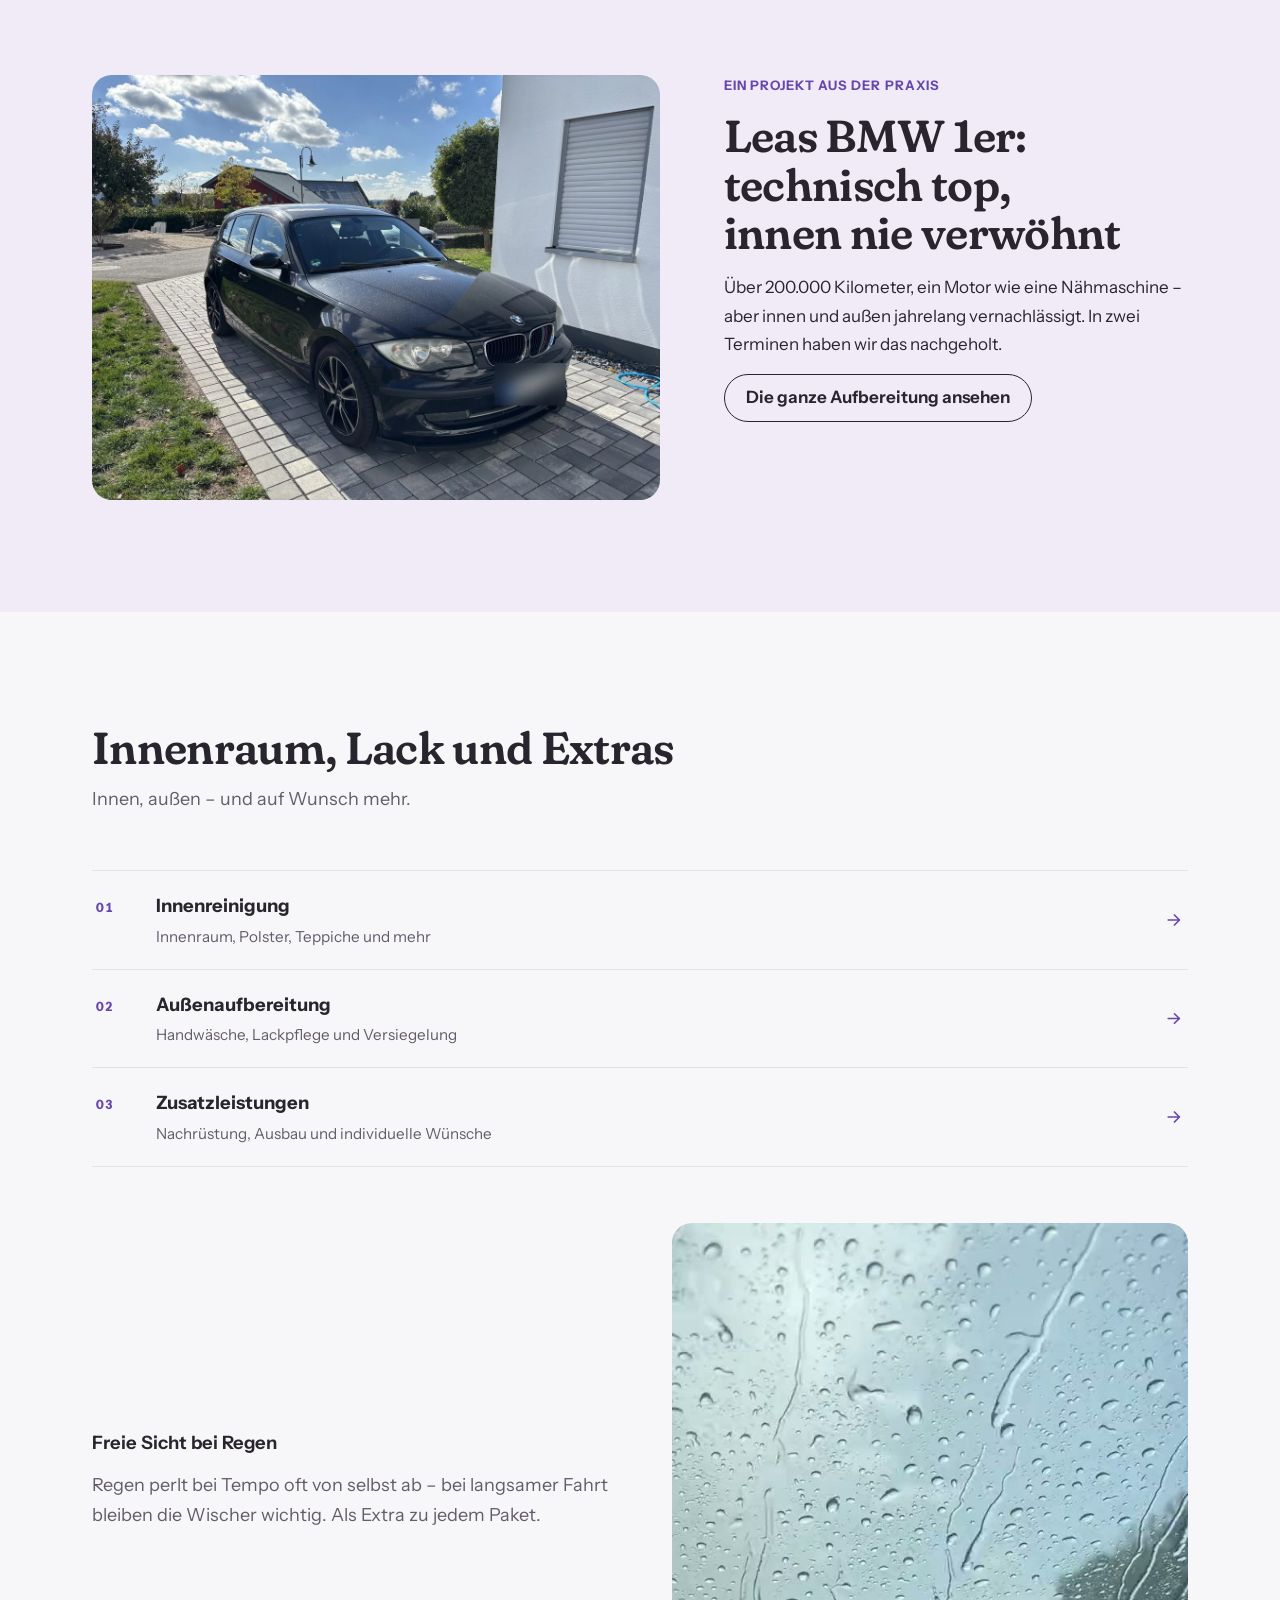
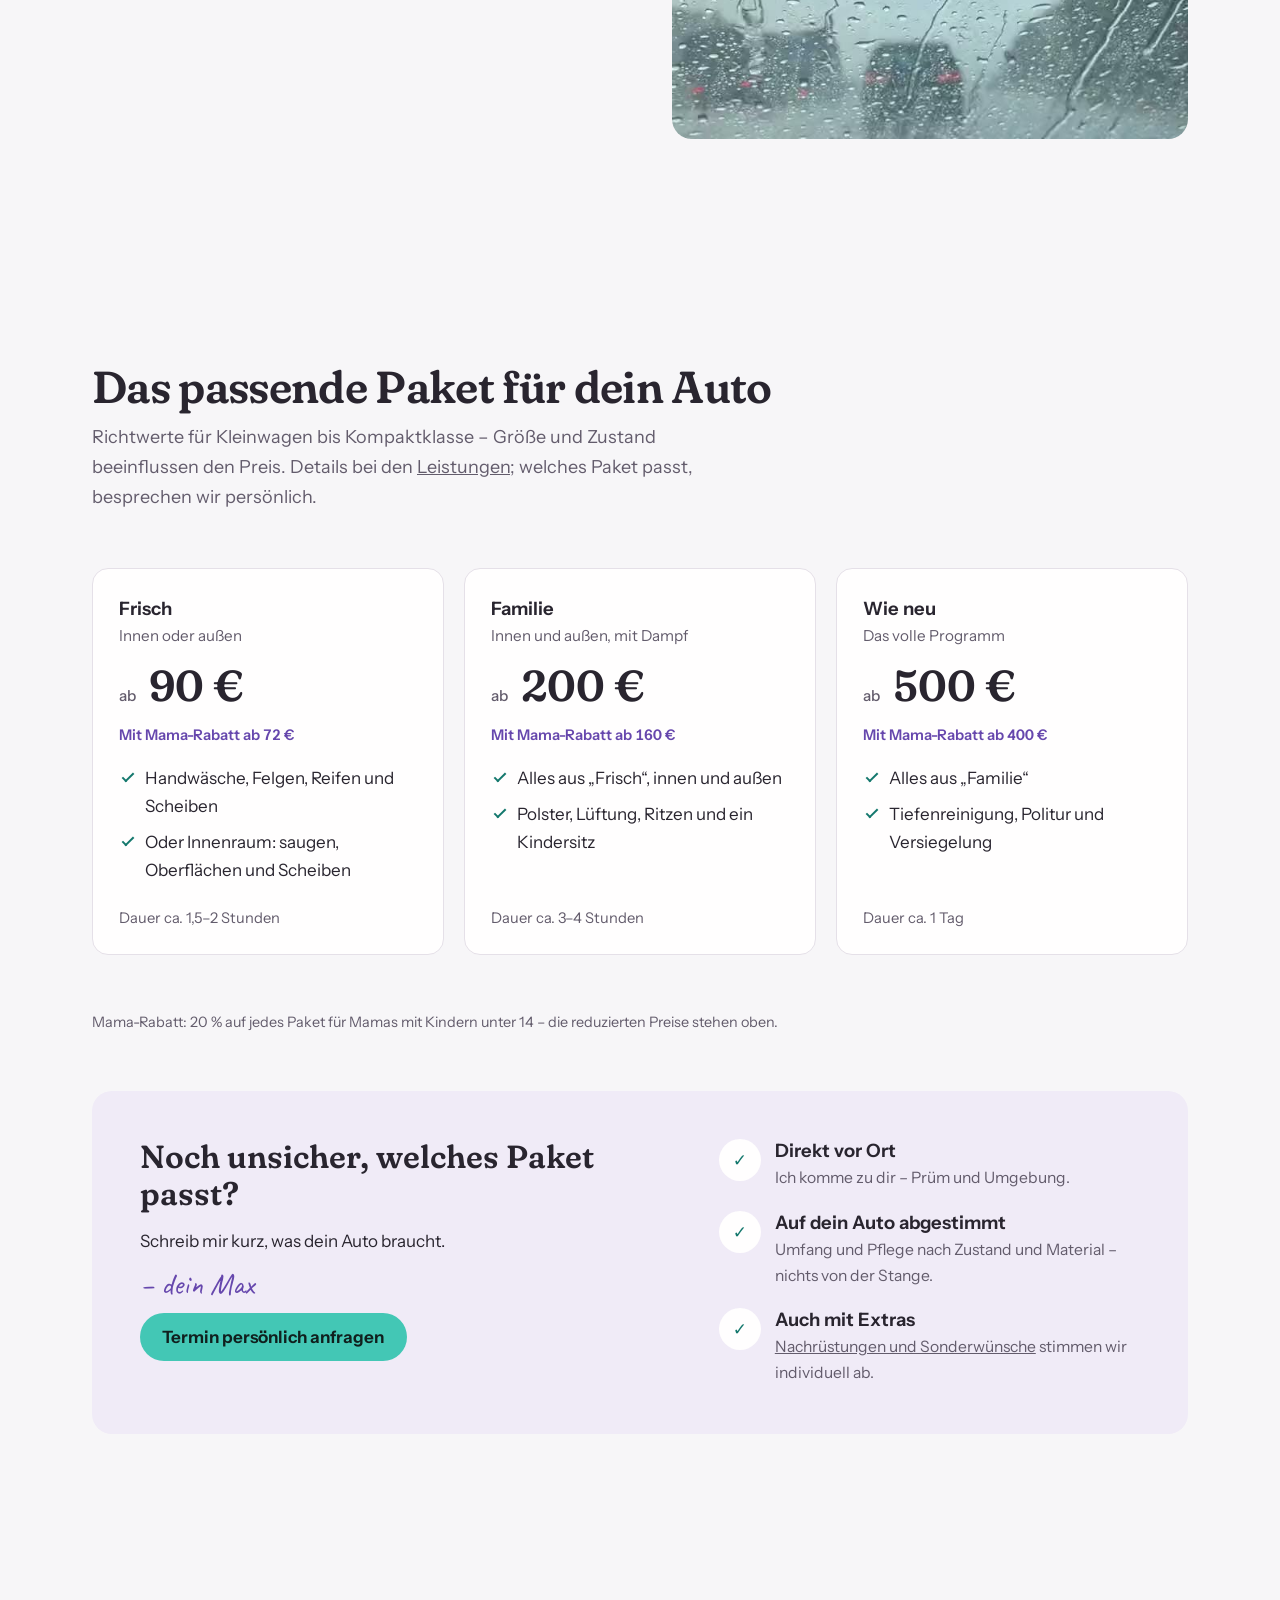
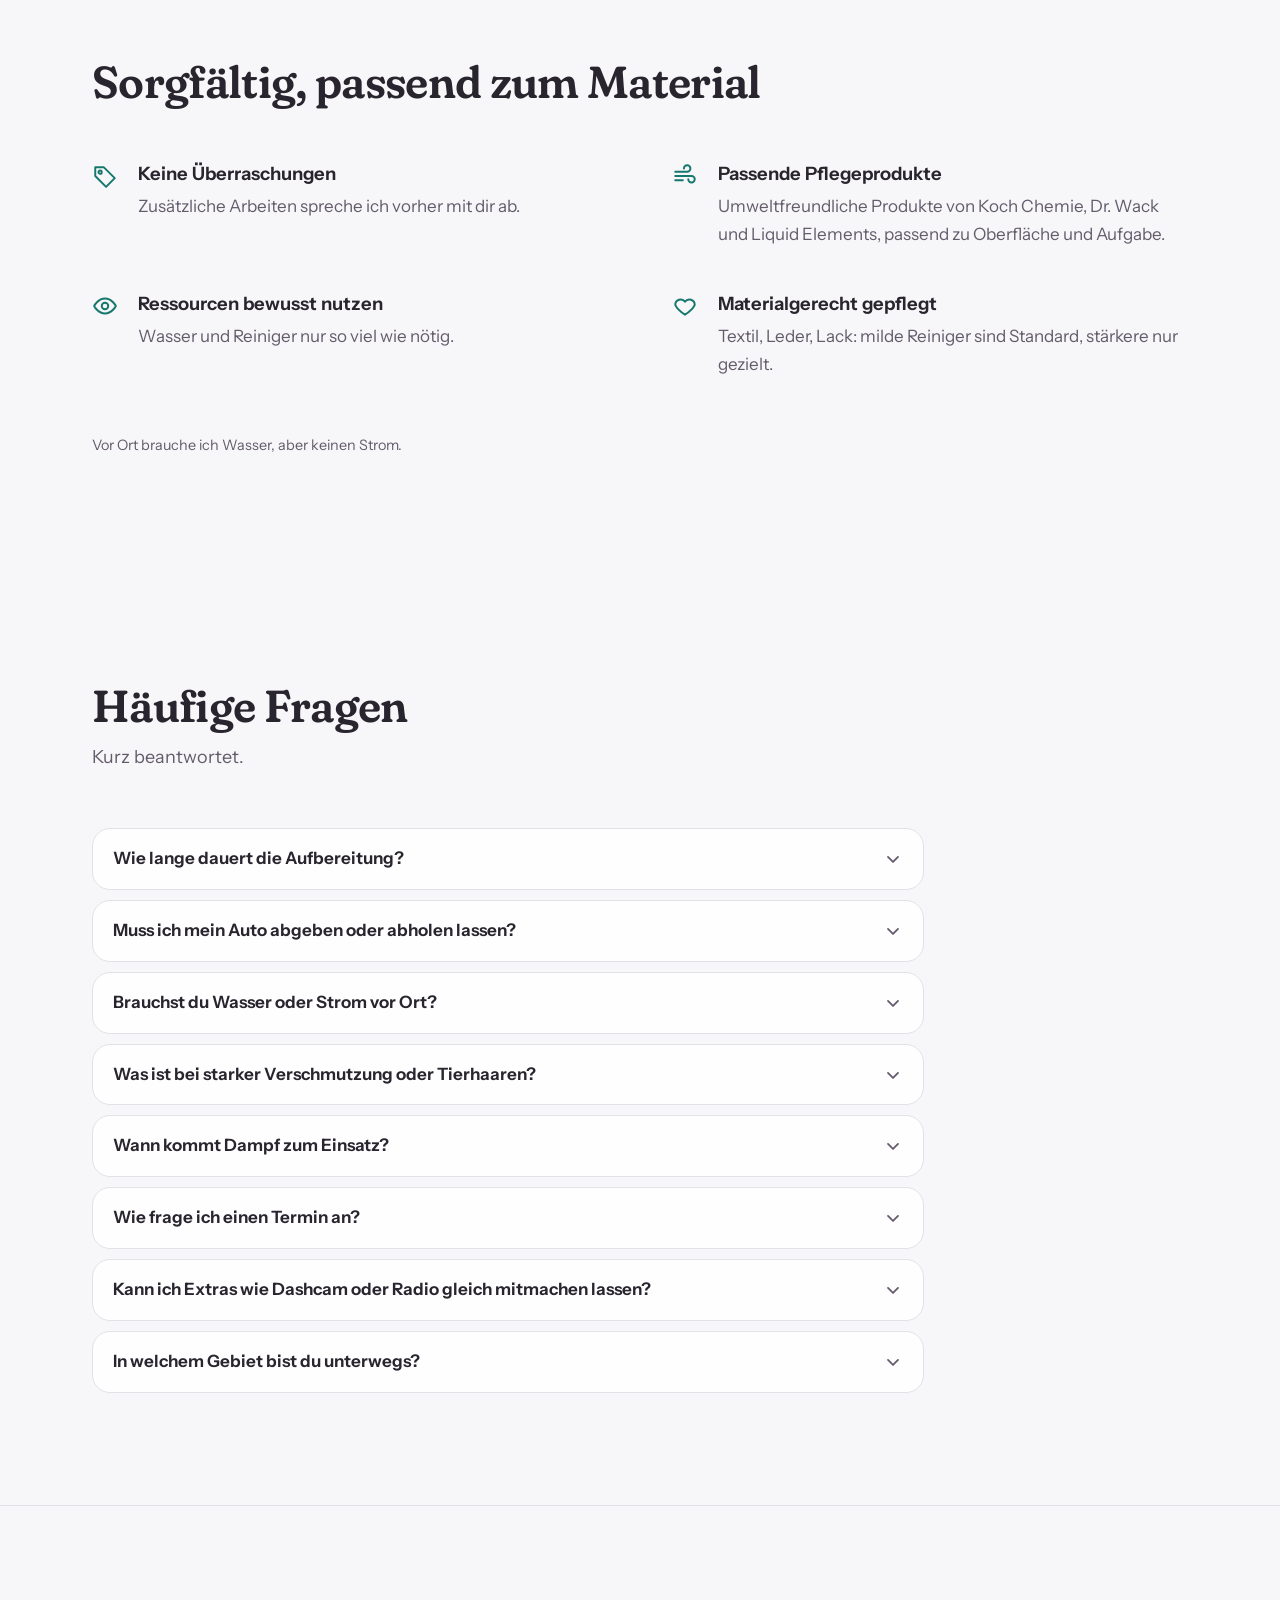
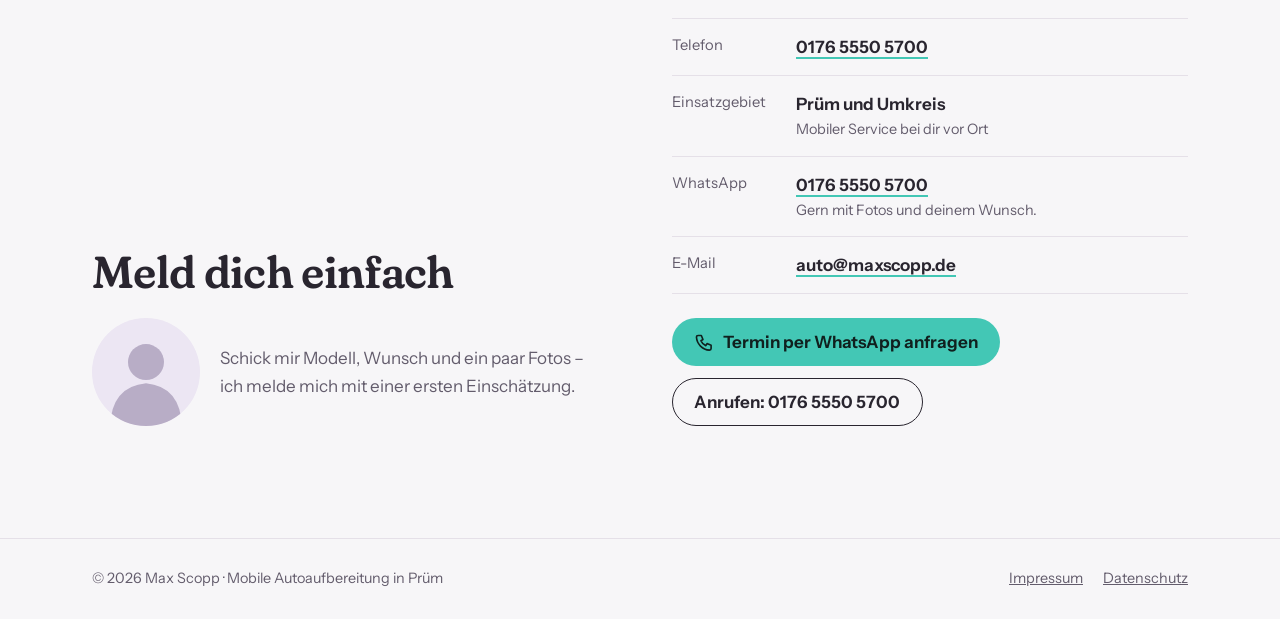
==== commit e3ea358a: "update" ====
--- a/index.html
+++ b/index.html
@@ -4,7 +4,7 @@
 <meta charset="utf-8">
 <meta name="viewport" content="width=device-width, initial-scale=1">
 <title>Mobile Autoaufbereitung in Prüm &amp; Umgebung | Max Scopp</title>
-<meta name="description" content="Mobile Autoaufbereitung in Prüm und Umgebung: Ich komme zu dir. Innen und außen, pH-neutral, silikonfrei, hygienisch rein mit Dampf. 20 % Mama-Rabatt.">
+<meta name="description" content="Mobile Autoaufbereitung in Prüm und Umgebung: Innenreinigung, Außenpflege und individuelle Zusatzleistungen. Persönlich abgestimmt, mit Produkten von Koch Chemie, Dr. Wack und Liquid Elements.">
 <meta name="author" content="Max Scopp">
 <link rel="canonical" href="https://auto.maxscopp.de/">
 <meta name="theme-color" content="#f7f6f8">
@@ -15,7 +15,7 @@
 <meta property="og:site_name" content="Max Scopp Autoaufbereitung">
 <meta property="og:url" content="https://auto.maxscopp.de/">
 <meta property="og:title" content="Mobile Autoaufbereitung in Prüm | Max Scopp">
-<meta property="og:description" content="Ich komme zu dir: Innen- und Außenaufbereitung, Dampfreinigung, pH-neutral und silikonfrei. Dein Auto, besser als beim Kauf.">
+<meta property="og:description" content="Mobile Autoaufbereitung in Prüm: Innen, außen und individuelle Extras. Persönlich abgestimmt, sorgfältig umgesetzt und direkt bei dir vor Ort.">
 <meta property="og:image" content="https://auto.maxscopp.de/og.jpg">
 <meta property="og:image:width" content="1200">
 <meta property="og:image:height" content="630">
@@ -29,7 +29,7 @@
   "@type": "AutoWash",
   "@id": "https://auto.maxscopp.de/#business",
   "name": "Max Scopp – Mobile Autoaufbereitung",
-  "description": "Mobile Autoaufbereitung in Prüm und Umgebung: Innen- und Außenaufbereitung direkt beim Kunden, pH-neutral, silikonfrei und hygienisch mit Dampf.",
+  "description": "Mobile Autoaufbereitung in Prüm und Umgebung: Innen- und Außenaufbereitung sowie abgestimmte Zusatzleistungen direkt beim Kunden.",
   "url": "https://auto.maxscopp.de/",
   "image": "https://auto.maxscopp.de/og.jpg",
   "logo": "https://auto.maxscopp.de/apple-touch-icon.png",
@@ -115,71 +115,31 @@
 <link rel="preconnect" href="https://fonts.googleapis.com">
 <link rel="preconnect" href="https://fonts.gstatic.com" crossorigin>
 <link rel="stylesheet" href="https://fonts.googleapis.com/css2?family=Caveat:wght@600&family=Fraunces:opsz,wght,SOFT@9..144,500..700,0..100&family=Instrument+Sans:wght@400..700&display=swap">
+<link rel="stylesheet" href="site-theme.css">
+<link rel="stylesheet" href="site-components.css">
 <style>
 /* Layout: calm, friendly single column — soft lilac-grey ground and plum-charcoal text; turquoise marks actions, violet marks the mama offer; soft serif headings, one handwritten signature */
 :root {
-  --bg: #f7f6f8;
-  --surface: #fffefe;
-  --ink: #29252f;
-  --muted: #635c6c;
-  --line: #e5e0e8;
-  --lilac: #f0ebf7;
-  --mint: #e5f5f1;
-  --teal: #43c7b5;
-  --on-teal: #10201e;
-  --teal-ink: #14786d;
-  --violet: #7053bd;
-  --on-violet: #ffffff;
-  --violet-ink: #6647ad;
   --ph-dim: 0.5;
   --ph-on: 1;
-  --chip: #ece6f3;
-  --hover: rgb(112 83 189 / 0.06);
   --glow: rgb(112 83 189 / 0.1);
-  --lg-tint: 255 254 255;
-  --lg-tint-a: 0.34;
-
-  --f-display: "Fraunces", Georgia, "Times New Roman", serif;
-  --f-body: "Instrument Sans", system-ui, -apple-system, "Segoe UI", Roboto, sans-serif;
   --f-hand: "Caveat", "Segoe Print", "Bradley Hand", cursive;
-  color-scheme: light;
 }
 @media (prefers-color-scheme: dark) {
   :root:not([data-theme="light"]) {
-    --bg: #18151c; --surface: #221e27; --ink: #f2eef5; --muted: #b4aab9; --line: #393340;
-    --lilac: #292330; --mint: #192c2b; --teal: #64d8c6; --on-teal: #10201e; --teal-ink: #7be2d3;
-    --violet: #8064cc; --on-violet: #ffffff; --violet-ink: #c2aef0; --ph-dim: 0.4; --ph-on: 0.9;
-    --chip: #302938; --hover: rgb(194 174 240 / 0.08); --glow: rgb(167 139 250 / 0.08); --lg-tint: 34 30 39; --lg-tint-a: 0.46;
-    color-scheme: dark;
+    --ph-dim: 0.4; --ph-on: 0.9; --glow: rgb(167 139 250 / 0.08);
   }
 }
 :root[data-theme="dark"] {
-  --bg: #18151c; --surface: #221e27; --ink: #f2eef5; --muted: #b4aab9; --line: #393340;
-  --lilac: #292330; --mint: #192c2b; --teal: #64d8c6; --on-teal: #10201e; --teal-ink: #7be2d3;
-  --violet: #8064cc; --on-violet: #ffffff; --violet-ink: #c2aef0; --ph-dim: 0.4; --ph-on: 0.9;
-  --chip: #302938; --hover: rgb(194 174 240 / 0.08); --glow: rgb(167 139 250 / 0.08); --lg-tint: 34 30 39; --lg-tint-a: 0.46;
-  color-scheme: dark;
-}
-
-*, *::before, *::after { box-sizing: border-box; }
-html { -webkit-text-size-adjust: 100%; }
+  --ph-dim: 0.4; --ph-on: 0.9; --glow: rgb(167 139 250 / 0.08);
+}
+
 @media (prefers-reduced-motion: no-preference) { html { scroll-behavior: smooth; } }
-body {
-  margin: 0;
-  background: var(--bg);
-  color: var(--ink);
-  font-family: var(--f-body);
-  font-size: 1.0625rem;
-  line-height: 1.65;
-}
 /* Ein weicher Farbschimmer oben rechts */
 body::before {
   content: ""; position: absolute; top: 0; left: 0; right: 0; height: 100vh; z-index: -1; pointer-events: none;
   background: radial-gradient(50vw 44vw at 85% 0%, var(--glow), transparent 70%);
 }
-img { max-width: 100%; display: block; }
-a { color: inherit; }
-p { margin: 0; }
 h1, h2 {
   margin: 0;
   font-family: var(--f-display);
@@ -190,70 +150,11 @@
   text-wrap: balance;
 }
 h2 { font-size: clamp(1.9rem, 4vw, 2.8rem); }
-h3, h4 { margin: 0; font-size: 1.15rem; font-weight: 650; line-height: 1.3; }
-:focus-visible { outline: 3px solid var(--teal); outline-offset: 3px; }
-
 .wrap { max-width: 1160px; margin-inline: auto; padding-inline: clamp(16px, 4vw, 32px); }
 .sec { padding-block: clamp(64px, 9vw, 112px); scroll-margin-top: 72px; }
 .stack { display: grid; gap: clamp(32px, 5vw, 56px); }
 .head { display: grid; gap: 12px; max-width: 44rem; }
 .intro { color: var(--muted); font-size: 1.125rem; max-width: 40rem; }
-
-/* Buttons */
-.btn {
-  display: inline-flex; align-items: center; justify-content: center; gap: 0.55em;
-  min-height: 48px; padding: 0.65em 1.25em;
-  border: 1.5px solid transparent; border-radius: 999px;
-  font: inherit; font-weight: 650; line-height: 1.2; text-decoration: none; cursor: pointer;
-  transition: transform 0.15s ease;
-}
-.btn:hover { transform: translateY(-1px); }
-.btn svg { width: 1.15em; height: 1.15em; flex: none; }
-.btn-teal { background: var(--teal); color: var(--on-teal); }
-.btn-line { border-color: var(--ink); color: var(--ink); background: transparent; }
-.btn-sm { min-height: 42px; padding: 0.5em 1em; font-size: 0.95rem; }
-@media (prefers-reduced-motion: reduce) { .btn { transition: none; } .btn:hover { transform: none; } }
-
-/* Floating navbar (wie auf max-scopp.github.io) */
-.top {
-  position: fixed; top: 16px; left: 0; right: 0; z-index: 20;
-  display: flex; justify-content: center; padding-inline: 12px; pointer-events: none;
-}
-.bar {
-  pointer-events: auto; display: flex; align-items: center; gap: 4px; max-width: 100%;
-  padding: 6px; border-radius: 999px;
-  box-shadow: inset 0 0 0 1px color-mix(in srgb, var(--line) 60%, transparent), 0 10px 30px -14px color-mix(in srgb, var(--ink) 30%, transparent);
-}
-.lg { background: rgb(var(--lg-tint) / var(--lg-tint-a)); -webkit-backdrop-filter: blur(12px) saturate(1.5); backdrop-filter: blur(12px) saturate(1.5); }
-.lg.lg--refract { background: none; }
-.brand {
-  padding: 0 12px 0 14px; white-space: nowrap; text-decoration: none;
-  font-family: var(--f-display); font-weight: 600; font-variation-settings: "SOFT" 100; font-size: 1.05rem; letter-spacing: -0.01em;
-}
-.nav { min-width: 0; }
-.nav ul { display: flex; gap: 2px; margin: 0; padding: 0; list-style: none; }
-.nav a, .bar-cta {
-  display: block; padding: 7px 14px; border-radius: 999px; white-space: nowrap; text-decoration: none;
-  font-size: 0.875rem; color: var(--muted); transition: color 0.2s, background-color 0.2s, opacity 0.2s;
-}
-.nav a:hover { color: var(--ink); background: var(--hover); }
-.nav a[aria-current] { color: var(--ink); background: var(--chip); }
-.bar-cta { margin-left: 4px; background: var(--teal); color: var(--on-teal); font-weight: 650; }
-.bar-cta:hover { opacity: 0.88; }
-.theme { display: flex; gap: 2px; margin-left: 2px; padding-left: 6px; border-left: 1px solid color-mix(in srgb, var(--muted) 25%, transparent); }
-.theme button {
-  display: grid; place-items: center; width: 32px; height: 32px; padding: 0;
-  border: 0; border-radius: 999px; background: transparent; color: var(--muted); cursor: pointer;
-  transition: color 0.2s, background-color 0.2s;
-}
-.theme button:hover { color: var(--ink); background: var(--hover); }
-.theme button[aria-pressed="true"] { color: var(--ink); background: var(--chip); }
-.theme svg { width: 16px; height: 16px; }
-@media (max-width: 760px) {
-  /* Auf dem Handy scrollt die Leiste mit der Seite weg, statt mit der Browserleiste zu springen */
-  .top { position: absolute; top: 10px; }
-  .nav, .bar-cta { display: none; }
-}
 
 /* Hero */
 .hero { padding-block: clamp(104px, 12vw, 152px) clamp(64px, 8vw, 104px); }
@@ -272,10 +173,11 @@
 .lead strong { color: var(--ink); font-weight: 650; }
 .mama-link { color: var(--violet-ink); font-weight: 650; text-decoration-thickness: 1.5px; text-underline-offset: 3px; }
 .cta { display: flex; flex-wrap: wrap; gap: 12px; }
+.hero-copy .btn-teal svg { display: none; }
 @media (max-width: 880px) { .hero-grid { grid-template-columns: minmax(0, 1fr); } }
 
 /* Before / after slider */
-.shot { margin: 0; display: grid; gap: 10px; min-width: 0; }
+.shot { width: min(100%, 560px); margin: 0; display: grid; gap: 10px; justify-self: center; min-width: 0; }
 .shot figcaption { font-size: 0.9rem; color: var(--muted); }
 .compare {
   --pos: 50%;
@@ -310,79 +212,10 @@
 
 /* Why */
 .reasons { display: grid; grid-template-columns: repeat(2, minmax(0, 1fr)); gap: clamp(28px, 4vw, 44px) clamp(28px, 5vw, 64px); }
-.reason { display: grid; grid-template-columns: 30px minmax(0, 1fr); gap: 6px 16px; align-items: start; }
+.reason { display: grid; grid-template-columns: 30px minmax(0, 1fr); gap: 6px 16px; align-items: start; align-content: start; }
 .reason svg { grid-row: span 2; width: 26px; height: 26px; margin-top: 1px; color: var(--teal-ink); }
 .reason p { color: var(--muted); }
 @media (max-width: 720px) { .reasons { grid-template-columns: minmax(0, 1fr); } }
-
-/* Mamas */
-.mamas { background: var(--lilac); }
-.mama-grid { display: grid; grid-template-columns: minmax(0, 1.25fr) minmax(0, 0.75fr); gap: clamp(32px, 5vw, 72px); align-items: start; }
-.mama-copy { display: grid; gap: 24px; min-width: 0; }
-.mama-copy > p { max-width: 38rem; }
-.mess { display: grid; gap: 8px; margin: 0; padding: 0; list-style: none; }
-.mess li { display: flex; gap: 14px; align-items: baseline; }
-.mess li::before { content: ""; flex: none; width: 8px; height: 8px; border-radius: 50%; background: var(--violet); transform: translateY(-2px); }
-.steam {
-  display: grid; grid-template-columns: 34px minmax(0, 1fr); gap: 14px; align-items: start;
-  padding: 18px 20px; border-radius: 14px; background: var(--surface);
-}
-.steam svg { width: 30px; height: 30px; color: var(--teal-ink); }
-.steam p { font-size: 0.98rem; }
-.discount {
-  position: sticky; top: 96px; min-width: 0;
-  display: grid; gap: 12px; padding: clamp(24px, 4vw, 34px); border-radius: 18px;
-  background: var(--violet); color: var(--on-violet);
-}
-.discount .big { font-family: var(--f-display); font-weight: 650; font-variation-settings: "SOFT" 100; font-size: clamp(3.4rem, 6vw, 4.6rem); line-height: 0.95; }
-.discount h3 { font-size: 1.3rem; }
-.discount .small { font-size: 0.92rem; opacity: 0.85; }
-.discount .btn-line { border-color: currentColor; color: inherit; justify-self: start; }
-@media (max-width: 880px) {
-  .mama-grid { grid-template-columns: minmax(0, 1fr); }
-  .discount { position: static; }
-}
-
-/* Method */
-.method { background: var(--mint); }
-.ph { display: grid; gap: 10px; max-width: 760px; margin: 0; }
-.ph-hint { font-size: 0.95rem; color: var(--muted); }
-.ph-bar { position: relative; border-radius: 12px; cursor: ew-resize; touch-action: pan-y; -webkit-user-select: none; user-select: none; }
-.ph-bar:focus-visible { outline: 3px solid var(--teal); outline-offset: 4px; }
-.ph-svg { display: block; width: 100%; height: 120px; overflow: hidden; }
-.ph-base { opacity: var(--ph-dim); }
-.ph-glow { opacity: calc(var(--ph-on) * 0.5); }
-.ph-hi { opacity: var(--ph-on); }
-.ph-bubble {
-  position: absolute; top: 0; left: clamp(34px, var(--x, 50%), calc(100% - 34px)); transform: translateX(-50%);
-  padding: 2px 9px; border-radius: 8px; background: var(--surface); color: var(--ink);
-  font-size: 0.8rem; font-weight: 650; font-variant-numeric: tabular-nums; white-space: nowrap; pointer-events: none;
-  box-shadow: 0 2px 10px color-mix(in srgb, var(--ink) 14%, transparent);
-}
-.ph-labels { display: grid; grid-template-columns: repeat(5, minmax(0, 1fr)); font-size: 0.8rem; line-height: 1.3; color: var(--muted); text-align: center; }
-.ph-labels span { transition: color 0.3s ease; }
-.ph-labels span.is-on { color: var(--ink); font-weight: 700; }
-.ph-info { display: grid; margin-top: 6px; }
-.ph-card {
-  grid-area: 1 / 1; display: grid; gap: 6px; align-content: start;
-  padding: 18px 20px; border-radius: 14px; background: var(--surface);
-  visibility: hidden; opacity: 0; transform: translateY(10px);
-  transition: opacity 0.35s ease, transform 0.35s ease, visibility 0.35s;
-}
-.ph-card.is-on { visibility: visible; opacity: 1; transform: none; }
-.ph-card p { color: var(--muted); font-size: 0.98rem; }
-.ph-card .ph-range { display: flex; align-items: center; gap: 10px; font-size: 0.8rem; font-weight: 650; letter-spacing: 0.06em; text-transform: uppercase; }
-.ph-card .ph-range::before { content: ""; width: 34px; height: 10px; border-radius: 5px; background: var(--zone); opacity: var(--ph-on); }
-.ph-card .ph-use { color: var(--violet-ink); font-weight: 600; font-size: 0.92rem; }
-@media (prefers-reduced-motion: reduce) {
-  .ph-labels span, .ph-card { transition: none; }
-  .ph-card { transform: none; }
-}
-.ways { display: grid; grid-template-columns: repeat(4, minmax(0, 1fr)); gap: 28px; }
-.way { display: grid; gap: 8px; align-content: start; }
-.way p { color: var(--muted); font-size: 0.98rem; }
-@media (max-width: 960px) { .ways { grid-template-columns: repeat(2, minmax(0, 1fr)); } }
-@media (max-width: 560px) { .ways { grid-template-columns: minmax(0, 1fr); } }
 
 /* Gallery */
 .gallery { display: grid; grid-template-columns: repeat(2, minmax(0, 1fr)); gap: 28px; }
@@ -397,28 +230,6 @@
 .rain-video video { display: block; width: 100%; height: 100%; object-fit: cover; }
 @media (max-width: 880px) { .rain-grid { grid-template-columns: minmax(0, 1fr); } }
 
-/* Prices */
-.plans { display: grid; grid-template-columns: repeat(3, minmax(0, 1fr)); gap: 20px; }
-.plan {
-  display: flex; flex-direction: column; gap: 16px;
-  padding: 28px 26px 24px; border: 1px solid var(--line); border-radius: 16px; background: var(--surface);
-}
-.plan-name { display: grid; gap: 2px; }
-.plan-name p { color: var(--muted); font-size: 0.95rem; }
-.price {
-  display: flex; align-items: baseline; gap: 0.3em;
-  font-family: var(--f-display); font-weight: 600; font-variation-settings: "SOFT" 100;
-  font-size: 2.7rem; line-height: 1; font-variant-numeric: tabular-nums;
-}
-.price small { font-family: var(--f-body); font-size: 0.95rem; font-weight: 500; color: var(--muted); }
-.mama-line { font-size: 0.92rem; font-weight: 600; color: var(--violet-ink); font-variant-numeric: tabular-nums; }
-.ticks { display: grid; gap: 8px; margin: 0; padding: 0; list-style: none; }
-.ticks li { position: relative; padding-left: 26px; }
-.ticks li::before {
-  content: ""; position: absolute; left: 3px; top: 0.52em; width: 12px; height: 6px;
-  border-left: 2px solid var(--teal-ink); border-bottom: 2px solid var(--teal-ink); transform: rotate(-45deg);
-}
-.plan-foot { margin-top: auto; padding-top: 6px; color: var(--muted); font-size: 0.92rem; }
 .custom {
   display: grid; grid-template-columns: minmax(0, 1.1fr) minmax(0, 0.9fr);
   gap: clamp(28px, 5vw, 64px); align-items: start;
@@ -436,20 +247,7 @@
 }
 .factors .ico svg { width: 22px; height: 22px; }
 .factors p { color: var(--muted); font-size: 0.98rem; }
-@media (max-width: 960px) { .plans { grid-template-columns: minmax(0, 1fr); max-width: 560px; } }
 @media (max-width: 880px) { .custom { grid-template-columns: minmax(0, 1fr); } }
-
-/* Steps */
-.steps { display: grid; grid-template-columns: repeat(4, minmax(0, 1fr)); gap: 28px; margin: 0; padding: 0; list-style: none; counter-reset: step; }
-.steps li { display: grid; gap: 6px; align-content: start; counter-increment: step; }
-.steps li::before {
-  content: counter(step);
-  font-family: var(--f-display); font-weight: 600; font-variation-settings: "SOFT" 100;
-  font-size: 2.4rem; line-height: 1.1; color: var(--violet-ink);
-}
-.steps p { color: var(--muted); }
-@media (max-width: 880px) { .steps { grid-template-columns: repeat(2, minmax(0, 1fr)); } }
-@media (max-width: 520px) { .steps { grid-template-columns: minmax(0, 1fr); } }
 
 /* Contact */
 .contact { border-top: 1px solid var(--line); }
@@ -466,6 +264,55 @@
 .line dd a { text-decoration-color: var(--teal); text-decoration-thickness: 2px; text-underline-offset: 4px; }
 .line dd span { display: block; font-weight: 400; font-size: 0.9rem; color: var(--muted); }
 @media (max-width: 880px) { .contact-grid { grid-template-columns: minmax(0, 1fr); } }
+.plan > a { color: var(--violet-ink); font-size: 0.92rem; font-weight: 600; text-underline-offset: 3px; }
+.case-teaser { background: var(--lilac); }
+.case-grid { display: grid; grid-template-columns: minmax(0, 1.1fr) minmax(0, 0.9fr); gap: clamp(28px, 5vw, 64px); align-items: start; }
+.case-cover { position: relative; margin: 0; aspect-ratio: 4 / 3; overflow: hidden; border-radius: 20px; background: var(--line); }
+.case-cover img { position: absolute; inset: 0; width: 100%; height: 100%; object-fit: cover; }
+.case-copy { display: grid; gap: 16px; align-content: start; }
+.eyebrow { color: var(--violet-ink); font-size: 0.82rem; font-weight: 700; letter-spacing: 0.08em; text-transform: uppercase; }
+.case-copy .btn { justify-self: start; }
+.fineprint { max-width: 62rem; color: var(--muted); font-size: 0.9rem; }
+.service-links { display: grid; border-top: 1px solid var(--line); }
+.service-link { display: grid; grid-template-columns: 2.6rem minmax(0, 1fr) auto; column-gap: 18px; row-gap: 2px; align-items: baseline; padding: 20px 4px; border-bottom: 1px solid var(--line); text-decoration: none; transition: padding-left 0.2s ease; }
+.service-link:hover { padding-left: 16px; }
+.service-link span { grid-column: 1; grid-row: 1 / span 2; color: var(--violet-ink); font-size: 0.8rem; font-weight: 700; letter-spacing: 0.08em; font-variant-numeric: tabular-nums; }
+.service-link strong { grid-column: 2; grid-row: 1; font-size: 1.15rem; }
+.service-link small { grid-column: 2; grid-row: 2; color: var(--muted); font-size: 0.95rem; }
+.service-link:hover strong { color: var(--teal-ink); }
+.service-link::after {
+  align-self: center; grid-column: 3; grid-row: 1 / span 2;
+  content: ""; width: 1.15em; height: 1.15em; background-color: var(--violet-ink);
+  -webkit-mask: url("data:image/svg+xml,%3Csvg xmlns='http://www.w3.org/2000/svg' viewBox='0 0 24 24' fill='none' stroke='%23000' stroke-width='2' stroke-linecap='round' stroke-linejoin='round'%3E%3Cpath d='M5 12h13M12.5 6l6 6-6 6'/%3E%3C/svg%3E") center / 100% 100% no-repeat;
+  mask: url("data:image/svg+xml,%3Csvg xmlns='http://www.w3.org/2000/svg' viewBox='0 0 24 24' fill='none' stroke='%23000' stroke-width='2' stroke-linecap='round' stroke-linejoin='round'%3E%3Cpath d='M5 12h13M12.5 6l6 6-6 6'/%3E%3C/svg%3E") center / 100% 100% no-repeat;
+  transition: transform 0.2s ease;
+}
+.service-link:hover::after { transform: translateX(3px); }
+.faq-grid { display: grid; gap: 10px; max-width: 52rem; }
+.faq-grid details {
+  padding: 0; border: 1px solid var(--line); border-radius: 18px; background: var(--surface); overflow: hidden;
+  transition: border-color 0.25s ease, background-color 0.25s ease;
+}
+.faq-grid details:hover { border-color: color-mix(in srgb, var(--ink) 20%, var(--line)); }
+.faq-grid details[open] { border-color: color-mix(in srgb, var(--teal-ink) 38%, var(--line)); background: color-mix(in srgb, var(--teal) 6%, var(--surface)); }
+.faq-grid summary { display: flex; align-items: center; justify-content: space-between; gap: 18px; padding: 18px 20px; cursor: pointer; font-weight: 650; line-height: 1.4; list-style: none; }
+.faq-grid summary::-webkit-details-marker { display: none; }
+.faq-grid summary::after {
+  content: ""; flex: none; width: 20px; height: 20px; background-color: var(--muted);
+  -webkit-mask: url("data:image/svg+xml,%3Csvg xmlns='http://www.w3.org/2000/svg' viewBox='0 0 24 24' fill='none' stroke='%23000' stroke-width='2.2' stroke-linecap='round' stroke-linejoin='round'%3E%3Cpath d='M6 9.5l6 6 6-6'/%3E%3C/svg%3E") center / 100% 100% no-repeat;
+  mask: url("data:image/svg+xml,%3Csvg xmlns='http://www.w3.org/2000/svg' viewBox='0 0 24 24' fill='none' stroke='%23000' stroke-width='2.2' stroke-linecap='round' stroke-linejoin='round'%3E%3Cpath d='M6 9.5l6 6 6-6'/%3E%3C/svg%3E") center / 100% 100% no-repeat;
+  transition: transform 0.3s cubic-bezier(0.4, 0, 0.2, 1), background-color 0.25s ease;
+}
+.faq-grid details[open] summary::after { background-color: var(--teal-ink); transform: rotate(180deg); }
+.faq-body { overflow: hidden; transition: height 0.3s cubic-bezier(0.22, 1, 0.36, 1); }
+.faq-body.is-closing { transition: height 0.24s cubic-bezier(0.4, 0, 0.7, 0.2); }
+.faq-grid details p { margin: 0; padding: 0 20px 20px; color: var(--muted); font-size: 0.98rem; }
+@media (prefers-reduced-motion: reduce) {
+  .faq-grid details, .faq-grid summary::after, .faq-body { transition: none; }
+}
+@media (max-width: 760px) {
+  .case-grid, .service-links { grid-template-columns: minmax(0, 1fr); }
+}
 
 /* Footer + phone call bar */
 .foot { padding-block: 28px; border-top: 1px solid var(--line); color: var(--muted); font-size: 0.9rem; }
@@ -515,8 +362,8 @@
     <a class="brand" href="#start">Max Scopp</a>
     <nav class="nav" aria-label="Hauptmenü">
       <ul>
-        <li><a href="#pflege">Warum Pflege</a></li>
-        <li><a href="#mamas">Für Mamas</a></li>
+        <li><a href="#ergebnisse">Ergebnisse</a></li>
+        <li><a href="#leistungen">Leistungen</a></li>
         <li><a href="#preise">Preise</a></li>
         <li><a href="#kontakt">Kontakt</a></li>
       </ul>
@@ -532,7 +379,7 @@
         <svg viewBox="0 0 24 24" fill="none" stroke="currentColor" stroke-width="2" stroke-linecap="round" stroke-linejoin="round" aria-hidden="true"><rect x="3" y="4" width="18" height="12" rx="2"/><path d="M8 20h8M12 16v4"/></svg>
       </button>
     </div>
-    <a class="bar-cta" href="tel:+4917655505700">Anrufen</a>
+    <a class="bar-cta" href="https://wa.me/4917655505700?text=Hallo%20Max%2C%20ich%20m%C3%B6chte%20einen%20Termin%20anfragen.">Termin anfragen</a>
   </div>
 </header>
 
@@ -541,17 +388,69 @@
   <section class="hero wrap">
     <div class="stack">
       <div class="hero-title">
-        <h1>Dein Auto.<br><span class="squiggle">Besser</span> als beim&nbsp;Kauf.</h1>
+        <h1>Dein Auto.<br><span class="squiggle">Gepflegt.</span> Direkt bei dir.</h1>
       </div>
       <div class="hero-grid">
         <div class="hero-copy">
-          <p class="lead">Ich bin Max und mache mobile Autoaufbereitung in Prüm und Umgebung. Du bleibst, wo du bist, ich komm mit allem, was ich brauche, in deine Einfahrt, an den Carport oder auf den Firmenparkplatz. <strong>Danach glänzt dein Auto außen und ist innen hygienisch rein.</strong> Zügig, pH-neutral und ohne Silikon. Und <a class="mama-link" href="#mamas">Mamas bekommen 20 % Rabatt</a>.</p>
+          <p class="lead">Ich bin Max und bringe die Autoaufbereitung zu dir – nach Hause oder an die Arbeit, in Prüm und Umgebung. <strong>Innen, außen, Extras.</strong> Was dein Auto braucht, klären wir vorher.</p>
+          <svg xmlns="http://www.w3.org/2000/svg" width="459" height="64" viewBox="40 40 459 64" fill="none" class="brand-proof-lockup" role="img" aria-label="Koch Chemie × Dr. Wack × Liquid Elements"><g id="Partner logo lockup">
+<g id="footer-logo-mark 1" clip-path="url(#clip0_1_4)">
+<path id="Vector" d="M104 40V104H40V40H104ZM101.051 42.9504H42.9517V101.05H101.051V42.9491V42.9504ZM93.4106 89.1955V92.1446H82.2182V89.1955H93.4106ZM80.7834 72.2445L81.5872 73.4771C81.8138 73.8214 82.0314 74.1722 82.2477 74.519L82.2925 74.5946C82.5254 74.2234 82.7597 73.8483 83.0054 73.4758L83.8208 72.2445H87.1872L83.9974 77.0342L87.383 82.0544H83.9232L83.0554 80.7488C82.7738 80.3238 82.5024 79.913 82.2362 79.4944C81.9904 79.8835 81.7344 80.2726 81.472 80.672L80.5542 82.0544H77.1418L80.5414 77.0701L77.3414 72.2445H80.7846H80.7834ZM69.0931 64.6246C72.4429 64.6246 75.2179 66.4678 75.7734 69.9981H72.384C71.9488 68.3328 70.6778 67.5187 69.0931 67.5187C66.8122 67.5187 65.5437 69.2045 65.5437 72C65.5437 74.816 66.8122 76.48 69.0931 76.48C70.7571 76.48 72.1459 75.5098 72.4621 73.6256H75.8131C75.3779 77.3926 72.5619 79.3754 69.0931 79.3754C64.8883 79.3754 62.0544 76.5402 62.0544 72C62.0544 67.4598 64.7898 64.6246 69.0931 64.6246ZM53.2813 64.9421V71.049L59.1296 64.9421H63.2141L57.5437 70.7123L63.2141 79.0579H59.2499L55.1846 72.9523L53.2813 74.8365V79.0579H49.9315V64.9421H53.2813ZM93.4118 51.8733V54.8211H82.2195V51.872H93.4118V51.8733Z" fill-rule="evenodd" clip-rule="evenodd" fill="currentColor" />
+</g>
+<path id="Ã" d="M138.068 79.1364L128.455 69.5227L129.75 68.2273L139.364 77.8409L138.068 79.1364ZM129.75 79.1364L128.455 77.8409L138.068 68.2273L139.364 69.5227L129.75 79.1364Z" fill="currentColor" opacity="0.6" />
+<path id="Ã_2" d="M341.058 79.1364L331.444 69.5227L332.74 68.2273L342.353 77.8409L341.058 79.1364ZM332.74 79.1364L331.444 77.8409L341.058 68.2273L342.353 69.5227L332.74 79.1364Z" fill="currentColor" opacity="0.6" />
+<g id="liquid_elements 1" clip-path="url(#clip1_1_4)">
+<g id="Group">
+<g id="Group_2">
+<g id="Group_3">
+<g id="Group_4">
+<path id="Vector_2" d="M427.676 67.8082H422.079V56.9882H419.319V70.0918H427.676V67.8082Z" fill="currentColor" />
+<path id="Vector_3" d="M430.819 58.9976C431.223 58.9976 431.568 58.8621 431.855 58.5911C432.141 58.32 432.285 57.995 432.285 57.6149C432.285 57.2391 432.141 56.9162 431.855 56.6451C431.568 56.3741 431.223 56.2386 430.819 56.2386C430.415 56.2386 430.07 56.3741 429.783 56.6451C429.496 56.9162 429.352 57.2391 429.352 57.6149C429.352 57.995 429.496 58.32 429.783 58.5911C430.07 58.8621 430.416 58.9976 430.819 58.9976Z" fill="currentColor" />
+<path id="Vector_4" d="M432.171 60.2651H429.455V70.0931H432.171V60.2651Z" fill="currentColor" />
+<path id="Vector_5" d="M435.928 69.6738C436.53 70.0603 437.203 70.253 437.946 70.253C438.474 70.253 438.921 70.1651 439.288 69.9904C439.655 69.8157 439.956 69.5944 440.187 69.3287C440.419 69.0619 440.598 68.7919 440.726 68.5188H440.809V73.7785H443.518V60.2651H440.84V61.9156H440.725C440.606 61.651 440.433 61.381 440.205 61.1068C439.977 60.8315 439.679 60.6018 439.312 60.4154C438.944 60.2302 438.486 60.137 437.939 60.137C437.221 60.137 436.561 60.3233 435.96 60.6971C435.359 61.0708 434.878 61.6308 434.516 62.3793C434.154 63.1278 433.974 64.0648 433.974 65.1913C433.974 66.2881 434.149 67.2123 434.5 67.9651C434.851 68.7178 435.327 69.2874 435.928 69.6738ZM436.983 63.6816C437.14 63.2507 437.372 62.914 437.678 62.6705C437.984 62.427 438.361 62.3052 438.807 62.3052C439.245 62.3052 439.617 62.4227 439.923 62.6567C440.229 62.8918 440.463 63.2242 440.625 63.6551C440.786 64.086 440.867 64.5931 440.867 65.1775C440.867 65.7619 440.785 66.2712 440.621 66.7063C440.458 67.1414 440.224 67.4791 439.92 67.7205C439.616 67.9619 439.245 68.0815 438.807 68.0815C438.361 68.0815 437.985 67.9587 437.682 67.7131C437.378 67.4675 437.146 67.1266 436.986 66.6893C436.827 66.2521 436.747 65.7482 436.747 65.1764C436.747 64.6111 436.826 64.1124 436.983 63.6816Z" fill="currentColor" />
+<path id="Vector_6" d="M447.279 69.7723C447.775 70.0709 448.351 70.2201 449.006 70.2201C449.742 70.2201 450.365 70.0455 450.878 69.695C451.389 69.3457 451.756 68.883 451.978 68.3071H452.08V70.092H454.688V60.2641H451.972V65.907C451.976 66.3463 451.889 66.7158 451.713 67.0144C451.537 67.3129 451.306 67.5384 451.021 67.6898C450.736 67.8412 450.431 67.9175 450.104 67.9175C449.589 67.9175 449.179 67.7491 448.874 67.4125C448.568 67.0758 448.413 66.6174 448.408 66.0372V60.2662H445.692V66.5231C445.696 67.2907 445.838 67.9503 446.116 68.4997C446.394 69.0492 446.782 69.4738 447.279 69.7723Z" fill="currentColor" />
+<path id="Vector_7" d="M458.217 58.9976C458.621 58.9976 458.966 58.8621 459.253 58.5911C459.54 58.32 459.684 57.995 459.684 57.6149C459.684 57.2391 459.54 56.9162 459.253 56.6451C458.966 56.3741 458.621 56.2386 458.217 56.2386C457.813 56.2386 457.468 56.3741 457.182 56.6451C456.895 56.9162 456.751 57.2391 456.751 57.6149C456.751 57.995 456.895 58.32 457.182 58.5911C457.468 58.8621 457.814 58.9976 458.217 58.9976Z" fill="currentColor" />
+<path id="Vector_8" d="M459.57 60.2651H456.853V70.0931H459.57V60.2651Z" fill="currentColor" />
+<path id="Vector_9" d="M468.207 61.9154H468.123C468.004 61.6508 467.831 61.3808 467.603 61.1066C467.376 60.8313 467.078 60.6016 466.711 60.4153C466.343 60.23 465.885 60.1368 465.338 60.1368C464.619 60.1368 463.96 60.3231 463.359 60.6969C462.757 61.0706 462.276 61.6306 461.915 62.3792C461.553 63.1277 461.372 64.0646 461.372 65.1911C461.372 66.2879 461.548 67.2122 461.899 67.9649C462.249 68.7176 462.726 69.2872 463.327 69.6737C463.928 70.0601 464.601 70.2528 465.345 70.2528C465.872 70.2528 466.32 70.1649 466.687 69.9902C467.054 69.8155 467.355 69.5943 467.586 69.3285C467.818 69.0617 467.997 68.7918 468.125 68.5186H468.24V70.0929H470.917V56.9882H468.208V61.9154H468.207ZM468.019 66.7072C467.856 67.1423 467.621 67.48 467.318 67.7214C467.014 67.9628 466.642 68.0824 466.205 68.0824C465.759 68.0824 465.383 67.9596 465.079 67.714C464.775 67.4684 464.543 67.1275 464.384 66.6902C464.225 66.253 464.145 65.749 464.145 65.1773C464.145 64.6099 464.224 64.1112 464.381 63.6803C464.538 63.2494 464.77 62.9127 465.076 62.6692C465.382 62.4257 465.759 62.304 466.205 62.304C466.642 62.304 467.014 62.4215 467.321 62.6555C467.627 62.8905 467.861 63.2229 468.022 63.6538C468.184 64.0847 468.265 64.5919 468.265 65.1763C468.265 65.7628 468.183 66.272 468.019 66.7072Z" fill="currentColor" />
+<path id="Vector_10" d="M422.079 81.5947H427.664V79.31H422.079V76.1878H428.116V73.9042H419.319V87.0078H428.142V84.7231H422.079V81.5947Z" fill="currentColor" />
+<path id="Vector_11" d="M432.981 73.9042H430.265V87.0078H432.981V73.9042Z" fill="currentColor" />
+<path id="Vector_12" d="M442.775 78.2938C442.357 77.8798 441.868 77.5696 441.309 77.3632C440.75 77.1567 440.148 77.053 439.502 77.053C438.541 77.053 437.706 77.2658 436.994 77.6924C436.282 78.1191 435.73 78.7141 435.34 79.4774C434.948 80.2408 434.753 81.1279 434.753 82.139C434.753 83.1755 434.948 84.0722 435.34 84.8292C435.731 85.5862 436.288 86.1706 437.013 86.5824C437.737 86.9943 438.604 87.1996 439.611 87.1996C440.418 87.1996 441.131 87.0747 441.75 86.8249C442.368 86.575 442.875 86.2256 443.267 85.7757C443.66 85.3257 443.92 84.7974 444.048 84.1919L441.536 84.0256C441.442 84.2734 441.307 84.4819 441.128 84.6524C440.949 84.8228 440.734 84.9509 440.484 85.0367C440.233 85.1225 439.957 85.1648 439.655 85.1648C439.201 85.1648 438.807 85.0685 438.476 84.8768C438.145 84.6852 437.888 84.4121 437.708 84.0574C437.528 83.7038 437.437 83.2835 437.437 82.7965V82.7901H444.105V82.0416C444.105 81.2052 443.987 80.4747 443.754 79.8501C443.52 79.2265 443.193 78.7067 442.775 78.2938ZM437.44 81.1025C437.457 80.75 437.547 80.426 437.711 80.1328C437.889 79.8152 438.137 79.5611 438.454 79.3716C438.77 79.182 439.135 79.0868 439.547 79.0868C439.942 79.0868 440.289 79.1736 440.589 79.3461C440.888 79.5187 441.124 79.7569 441.293 80.0597C441.463 80.3625 441.549 80.7098 441.549 81.1025H437.44Z" fill="currentColor" />
+<path id="Vector_13" d="M457.02 77.0519C456.302 77.0519 455.68 77.2213 455.155 77.5601C454.63 77.8989 454.268 78.3499 454.069 78.9131H453.966C453.809 78.3414 453.495 77.8883 453.023 77.5538C452.552 77.2192 451.98 77.0519 451.308 77.0519C450.645 77.0519 450.076 77.2181 449.599 77.5506C449.123 77.883 448.783 78.3372 448.579 78.9131H448.464V77.179H445.876V87.007H448.592V81.1078C448.592 80.7458 448.661 80.4281 448.802 80.1582C448.942 79.8871 449.132 79.6765 449.372 79.5251C449.613 79.3737 449.883 79.2974 450.186 79.2974C450.632 79.2974 450.992 79.4404 451.266 79.7262C451.54 80.0121 451.677 80.3964 451.677 80.8781V87.008H454.31V81.0062C454.31 80.4948 454.448 80.0819 454.725 79.7686C455.001 79.4552 455.385 79.2985 455.879 79.2985C456.312 79.2985 456.673 79.4351 456.962 79.7082C457.251 79.9814 457.396 80.3911 457.396 80.9363V87.008H460.105V80.3985C460.105 79.3324 459.819 78.5076 459.247 77.9254C458.676 77.3431 457.934 77.0519 457.02 77.0519Z" fill="currentColor" />
+<path id="Vector_14" d="M469.516 78.2938C469.097 77.8798 468.609 77.5696 468.05 77.3632C467.491 77.1567 466.888 77.053 466.243 77.053C465.282 77.053 464.446 77.2658 463.734 77.6924C463.022 78.1191 462.471 78.7141 462.08 79.4774C461.689 80.2408 461.494 81.1279 461.494 82.139C461.494 83.1755 461.689 84.0722 462.08 84.8292C462.472 85.5862 463.029 86.1706 463.753 86.5824C464.478 86.9943 465.344 87.1996 466.351 87.1996C467.158 87.1996 467.871 87.0747 468.491 86.8249C469.109 86.575 469.615 86.2256 470.007 85.7757C470.401 85.3257 470.66 84.7974 470.788 84.1919L468.276 84.0256C468.183 84.2734 468.048 84.4819 467.868 84.6524C467.69 84.8228 467.475 84.9509 467.225 85.0367C466.974 85.1225 466.697 85.1648 466.396 85.1648C465.941 85.1648 465.548 85.0685 465.216 84.8768C464.885 84.6852 464.629 84.4121 464.448 84.0574C464.268 83.7038 464.177 83.2835 464.177 82.7965V82.7901H470.845V82.0416C470.845 81.2052 470.728 80.4747 470.495 79.8501C470.261 79.2265 469.934 78.7067 469.516 78.2938ZM464.18 81.1025C464.197 80.75 464.287 80.426 464.452 80.1328C464.63 79.8152 464.878 79.5611 465.194 79.3716C465.511 79.182 465.876 79.0868 466.287 79.0868C466.683 79.0868 467.03 79.1736 467.329 79.3461C467.629 79.5187 467.864 79.7569 468.034 80.0597C468.204 80.3625 468.289 80.7098 468.289 81.1025H464.18Z" fill="currentColor" />
+<path id="Vector_15" d="M480.043 77.4998C479.538 77.2012 478.944 77.0519 478.265 77.0519C477.538 77.0519 476.92 77.2192 476.409 77.5538C475.9 77.8883 475.536 78.3414 475.32 78.9131H475.205V77.179H472.616V87.007H475.332V81.3249C475.337 80.9024 475.417 80.5414 475.572 80.2408C475.727 79.9401 475.944 79.7103 476.222 79.5526C476.5 79.3948 476.822 79.3154 477.188 79.3154C477.732 79.3154 478.159 79.4848 478.47 79.8236C478.78 80.1624 478.933 80.6325 478.928 81.2349V87.0059H481.644V80.7489C481.644 79.9856 481.503 79.3271 481.223 78.7755C480.943 78.2239 480.55 77.7983 480.043 77.4998Z" fill="currentColor" />
+<path id="Vector_16" d="M488.445 84.9116C488.318 84.9349 488.19 84.9466 488.062 84.9466C487.88 84.9466 487.72 84.9191 487.581 84.8629C487.443 84.8079 487.336 84.7105 487.26 84.5718C487.184 84.4331 487.145 84.2383 487.145 83.9863V79.2264H488.986V77.1788H487.145V74.8243H484.428V77.1788H483.09V79.2264H484.428V84.3452C484.424 84.9889 484.558 85.5225 484.83 85.9449C485.102 86.3674 485.483 86.6786 485.975 86.8787C486.465 87.0788 487.038 87.1667 487.693 87.1413C488.045 87.1286 488.345 87.0936 488.592 87.0354C488.839 86.9782 489.03 86.9274 489.166 86.8851L488.739 84.8566C488.671 84.8704 488.573 84.8884 488.445 84.9116Z" fill="currentColor" />
+<path id="Vector_17" d="M498.289 82.247C497.822 81.8119 497.112 81.4964 496.159 81.3005L494.387 80.9427C493.933 80.8442 493.612 80.7151 493.424 80.552C493.237 80.39 493.144 80.1921 493.144 79.957C493.144 79.6627 493.288 79.4266 493.577 79.2498C493.866 79.073 494.221 78.9841 494.641 78.9841C494.956 78.9841 495.227 79.0359 495.455 79.1408C495.682 79.2456 495.866 79.3843 496.006 79.5568C496.147 79.7294 496.237 79.9231 496.281 80.1359L498.767 79.9824C498.648 79.0783 498.232 78.3637 497.52 77.8385C496.808 77.3134 495.835 77.0519 494.597 77.0519C493.76 77.0519 493.03 77.1758 492.407 77.4225C491.785 77.6702 491.302 78.0217 490.96 78.478C490.618 78.9343 490.446 79.4785 490.446 80.1095C490.446 80.8432 490.679 81.4466 491.145 81.9199C491.61 82.3931 492.321 82.7255 493.278 82.9182L494.974 83.257C495.399 83.3428 495.713 83.4645 495.917 83.6244C496.12 83.7843 496.225 83.9886 496.229 84.2353C496.225 84.5296 496.077 84.7699 495.786 84.9552C495.495 85.1405 495.111 85.2336 494.635 85.2336C494.151 85.2336 493.753 85.1299 493.443 84.9234C493.133 84.717 492.938 84.4152 492.857 84.0182L490.186 84.159C490.318 85.0971 490.767 85.8381 491.534 86.3823C492.301 86.9265 493.332 87.1986 494.629 87.1986C495.479 87.1986 496.23 87.0631 496.882 86.792C497.534 86.521 498.049 86.1431 498.425 85.656C498.802 85.1701 498.99 84.6048 498.99 83.96C498.99 83.2538 498.756 82.6821 498.289 82.247Z" fill="currentColor" />
+<path id="Vector_18" d="M396.894 56.9924H404.368V75.7539H411.843V49.49H396.894V56.9924Z" fill="currentColor" />
+<path id="Vector_19" d="M404.368 87.0071H385.676V94.5091H411.843V79.5051H404.368V87.0071Z" fill="currentColor" />
+<path id="Vector_20" d="M374.464 68.2461H366.99V94.51H381.939V87.0076H374.464V68.2461Z" fill="currentColor" />
+<path id="Vector_21" d="M374.464 56.992H393.156V49.49H366.99V64.494H374.464V56.992Z" fill="currentColor" />
+</g>
+</g>
+</g>
+</g>
+</g>
+<g id="Dr. Wack logo">
+<path id="Vector_22" d="M306.349 70.7457V74.4819H276.7H247.024H217.348V70.7457H247.024H276.673H306.349ZM306.99 70.1052H306.349H276.673H247.024H217.348H216.707V70.7457V74.4819V75.1224H217.348H247.024H276.7H306.349H306.99V74.4819V70.7457V70.1052ZM217.641 50.4635H221.404C225.914 50.4635 228.316 52.892 228.316 57.6957C228.316 62.5528 225.434 64.9279 221.404 64.9279H217.641V50.4635ZM220.283 62.873H221.164C224.153 62.873 225.487 60.8448 225.487 57.669C225.487 54.4932 224.153 52.465 221.164 52.465H220.283V62.873ZM231.278 50.4635H235.788C238.35 50.4635 240.085 51.611 240.085 54.2798C240.085 56.1745 238.911 57.4288 237.283 57.669V57.7224C237.817 57.8025 238.43 58.0426 238.884 59.4037L240.779 64.9012H237.977L236.536 60.2043C236.189 59.0567 235.495 58.6831 234.534 58.6831H233.92V64.9012H231.278V50.4635ZM235.014 56.735C236.429 56.735 237.363 56.0144 237.363 54.5466C237.363 52.892 236.482 52.465 235.014 52.465H233.947V56.735H235.014ZM243.448 62.2058H245.929V64.9012H243.448V62.2058ZM260.767 53.0521H260.741L258.472 64.9012H255.35L252.441 50.4635H254.923L256.951 61.592H256.978L259.14 50.4635H262.369L264.53 61.592H264.557L266.665 50.4635H269.067L266.105 64.9012H262.929L260.767 53.0521ZM278.248 61.4319H273.284L272.243 64.9012H269.601L274.431 50.4635H277.313L281.957 64.9012H279.235L278.248 61.4319ZM277.687 59.4037L275.872 52.6518H275.846L273.871 59.4037H277.687ZM292.925 64.581C292.392 64.8745 291.111 65.088 289.803 65.088C285.426 65.088 283.158 61.8856 283.158 57.669C283.158 53.4524 285.4 50.25 289.723 50.25C291.191 50.25 292.392 50.6503 292.925 50.8638L292.765 53.239C292.232 52.9721 291.378 52.4383 290.043 52.4383C287.855 52.4383 285.96 53.9328 285.96 57.669C285.96 61.4052 287.855 62.8997 290.043 62.8997C291.324 62.8997 292.178 62.5794 292.765 62.1525L292.925 64.581ZM295.861 50.4635H298.503V56.5748H298.556L302.666 50.4635H305.709L300.798 57.2687L306.082 64.9012H302.88L298.53 58.1227H298.476V64.9012H295.834L295.861 50.4635ZM217.241 91.615V80.9402H219.829C221.671 80.9402 222.872 82.1411 222.872 83.9825C222.872 86.1442 221.564 87.1583 219.483 87.1583H218.548V91.615H217.241ZM219.269 86.0374C221.164 86.0374 221.511 85.05 221.511 84.0893C221.511 82.8883 220.977 82.0344 219.296 82.0344H218.575V86.0374H219.269ZM224.26 91.615V85.3969C224.26 85.05 224.206 84.1693 224.206 83.8224H225.434L225.487 85.05H225.514C225.914 84.1159 226.555 83.7156 227.702 83.7156V84.9966C227.542 84.9699 227.382 84.9433 227.222 84.9433C226.154 84.9433 225.54 85.9574 225.54 87.4252V91.615H224.26ZM233.573 91.2681C232.96 91.5617 232.159 91.7218 231.438 91.7218C229.437 91.7218 228.343 90.254 228.343 87.7187C228.343 85.2101 229.464 83.7156 231.305 83.7156C232.906 83.7156 234 84.9166 234 87.4785V88.0923H229.65C229.65 89.9071 230.344 90.7344 231.732 90.7344C232.292 90.7344 232.96 90.4675 233.493 90.0939L233.573 91.2681ZM232.746 87.1316C232.746 85.5304 232.266 84.7031 231.252 84.7031C230.291 84.7031 229.704 85.5304 229.677 87.1316H232.746ZM243.181 91.6417V86.2242C243.181 85.3436 242.78 84.8365 242.006 84.8365C241.046 84.8365 240.565 85.477 240.565 86.758V91.6417H239.284V86.2242C239.284 85.3436 238.884 84.8365 238.11 84.8365C237.149 84.8365 236.669 85.477 236.669 86.758V91.6417H235.415V85.4236C235.415 85.1034 235.361 84.0893 235.361 83.8491H236.589L236.642 84.9966H236.669C237.069 84.1159 237.71 83.7156 238.564 83.7156C239.391 83.7156 239.978 84.1426 240.379 84.9433C240.779 84.1693 241.366 83.7156 242.247 83.7156C243.661 83.7156 244.488 84.623 244.488 86.1709V91.615L243.181 91.6417ZM246.356 82.1678V80.6466H247.744V82.1678H246.356ZM246.41 91.6417V83.8491H247.691V91.6417H246.41ZM253.882 91.6417L253.829 90.4942C253.402 91.4015 252.761 91.7752 251.881 91.7752C250.413 91.7752 249.639 90.8678 249.639 89.3199V83.8758H250.92V88.9463C250.92 90.0405 251.32 90.681 252.174 90.681C253.242 90.681 253.802 89.8804 253.802 88.5994V83.8758H255.083V90.0939C255.083 90.4675 255.136 91.3482 255.136 91.6684L253.882 91.6417ZM264.664 91.6417V86.2242C264.664 85.3436 264.263 84.8365 263.49 84.8365C262.529 84.8365 262.048 85.477 262.048 86.758V91.6417H260.767V86.2242C260.767 85.3436 260.367 84.8365 259.593 84.8365C258.633 84.8365 258.152 85.477 258.152 86.758V91.6417H256.871V85.4236C256.871 85.1034 256.818 84.0893 256.818 83.8491H258.045L258.099 84.9966H258.125C258.526 84.1159 259.166 83.7156 260.02 83.7156C260.848 83.7156 261.435 84.1426 261.835 84.9433C262.235 84.1693 262.822 83.7156 263.703 83.7156C265.117 83.7156 265.945 84.623 265.945 86.1709V91.615L264.664 91.6417ZM267.466 87.9055V86.8114H270.722V87.9055H267.466ZM272.483 91.6684V80.9936H275.072C276.913 80.9936 278.114 82.1945 278.114 84.0359C278.114 86.1975 276.806 87.2117 274.725 87.2117H273.791V91.6684H272.483ZM274.511 86.1175C276.406 86.1175 276.753 85.1301 276.753 84.1693C276.753 82.9684 276.219 82.1144 274.538 82.1144H273.817V86.1175H274.511ZM280.036 91.6684V84.9166H278.808V83.8758H280.036V82.0877C280.036 80.8067 280.676 80.0328 281.957 80.0328C282.304 80.0328 282.651 80.0862 282.944 80.1663V81.2604C282.784 81.127 282.517 81.0736 282.224 81.0736C281.557 81.0736 281.29 81.4205 281.29 82.1945V83.8758H282.678V84.9166H281.29V91.6684H280.036ZM283.798 91.6684V80.2196H285.079V91.6684H283.798ZM291.885 91.3215C291.271 91.615 290.47 91.7752 289.75 91.7752C287.748 91.7752 286.654 90.3074 286.654 87.7721C286.654 85.2635 287.775 83.769 289.616 83.769C291.217 83.769 292.312 84.9699 292.312 87.5586V88.1724H287.962C287.962 89.9871 288.656 90.8144 290.043 90.8144C290.604 90.8144 291.271 90.5475 291.805 90.1739L291.885 91.3215ZM291.057 87.185C291.057 85.5837 290.577 84.7564 289.563 84.7564C288.602 84.7564 288.015 85.5837 287.988 87.185H291.057ZM298.049 90.4942H298.023C297.516 91.3748 296.875 91.8018 295.994 91.8018C294.313 91.8018 293.352 90.3607 293.352 87.7988C293.352 85.2101 294.34 83.7957 296.155 83.7957C296.929 83.7957 297.622 84.2761 298.049 85.0233H298.076L298.129 83.9025H299.357C299.357 84.2227 299.304 84.8098 299.304 85.2368V92.0954C299.304 93.9368 297.969 95.0844 296.021 95.0844C295.407 95.0844 294.313 94.8442 293.779 94.604L293.833 93.2963C294.473 93.6966 295.301 93.9635 295.968 93.9635C297.382 93.9635 298.103 93.1629 298.103 91.7485L298.049 90.4942ZM297.996 87.7988C297.996 85.8239 297.489 84.8365 296.288 84.8365C295.194 84.8365 294.607 85.7705 294.607 87.7988C294.607 89.7736 295.14 90.761 296.288 90.761C297.436 90.761 297.969 89.7736 297.996 87.7988ZM305.842 91.3482C305.228 91.6417 304.428 91.8018 303.707 91.8018C301.706 91.8018 300.611 90.334 300.611 87.7988C300.611 85.2902 301.732 83.7957 303.574 83.7957C305.175 83.7957 306.269 84.9966 306.269 87.5853V88.1991H301.919C301.919 90.0138 302.613 90.8411 304.001 90.8411C304.561 90.8411 305.228 90.5742 305.762 90.2006L305.842 91.3482ZM304.988 87.2117C304.988 85.6104 304.508 84.7831 303.494 84.7831C302.533 84.7831 301.946 85.6104 301.919 87.2117H304.988ZM201.896 59.1101L190.367 64.5009C190.367 64.5009 190.527 64.6077 190.954 64.9813C192.929 66.6626 194.023 69.011 194.023 71.6531C194.023 76.3767 190.02 80.3798 185.27 80.4064C180.733 80.4064 176.57 76.2432 176.57 71.6531C176.57 69.7583 177.263 67.9436 178.571 66.4224C179.825 64.9546 181.213 64.154 183.482 63.3801L185.376 62.7663L185.537 62.7129L200.748 57.7491L194.984 51.958H185.99V50.1699H176.089L164 62.2325V80.1396L177.183 93.2963H185.19V95.0844H194.663L207.393 82.3279V64.7144L201.896 59.1101ZM194.637 52.6785L199.334 57.3755L185.963 61.7255V52.6785H194.637ZM177.771 91.8552L165.414 79.5258V62.7929L176.676 51.5577H184.576V61.512L183.108 61.9923C180.92 62.5794 178.945 63.8071 177.504 65.4883C175.983 67.2764 175.155 69.4113 175.155 71.6531C175.155 74.215 176.276 76.777 178.198 78.7251C179.959 80.4865 182.227 81.5807 184.522 81.7675V91.8819L177.771 91.8552ZM206.699 81.981L194.37 94.2837H185.99V85.5304C189.086 85.3436 191.995 84.0626 194.263 81.7942C196.692 79.3656 198.053 76.1899 198.053 72.8273C198.053 69.9451 197.012 67.1429 195.144 64.8212L201.869 60.1509L206.753 65.008L206.699 81.981ZM206.513 55.0003C204.991 55.0003 203.71 53.7727 203.71 52.2248C203.71 50.677 204.991 49.4494 206.513 49.4494C208.034 49.4494 209.315 50.677 209.315 52.2248C209.341 53.7727 208.034 55.0003 206.513 55.0003ZM206.513 55.5074C208.354 55.5074 209.822 54.0396 209.822 52.2248C209.822 50.4101 208.354 48.9156 206.513 48.9156C204.671 48.9156 203.203 50.3834 203.203 52.2248C203.203 54.0663 204.671 55.5074 206.513 55.5074ZM206.993 52.3316C207.633 52.3049 208.14 52.038 208.14 51.3442C208.14 50.5702 207.5 50.3834 206.86 50.3834H205.285V53.9862H205.792V52.3316H206.406L207.5 53.9862H208.114L206.993 52.3316ZM205.792 51.8245V50.8905H206.753C207.153 50.8905 207.633 50.9439 207.633 51.3442C207.633 51.9313 206.833 51.8245 206.406 51.8245H205.792Z" fill="currentColor" />
+<path id="Rectangle" d="M276.7 70.7457H247.024V74.4819H276.7V70.7457Z" fill="#E3000F" />
+<path id="Rectangle_1_" d="M246.997 70.7457H217.321V74.4819H246.997V70.7457Z" fill="currentColor" />
+<path id="Rectangle_2_" d="M306.349 70.7457H276.673V74.4819H306.349V70.7457Z" fill="#FFCC00" />
+</g>
+</g>
+<defs>
+<clipPath id="clip0_1_4">
+<rect width="64" height="64" fill="white" transform="translate(40 40)" />
+</clipPath>
+<clipPath id="clip1_1_4">
+<rect width="132" height="45.02" fill="white" transform="translate(366.99 49.49)" />
+</clipPath>
+</defs>
+</svg>
           <div class="cta">
-            <a class="btn btn-teal" href="tel:+4917655505700">
+            <a class="btn btn-teal" href="https://wa.me/4917655505700?text=Hallo%20Max%2C%20ich%20m%C3%B6chte%20einen%20Termin%20anfragen.">
               <svg viewBox="0 0 24 24" fill="none" stroke="currentColor" stroke-width="2" stroke-linejoin="round" aria-hidden="true"><path d="M5 3h4l2 5-2.5 1.5a11 11 0 0 0 6 6L16 13l5 2v4a2 2 0 0 1-2 2A17 17 0 0 1 3 5a2 2 0 0 1 2-2"/></svg>
-              0176 5550 5700
+              Termin per WhatsApp anfragen
             </a>
-            <a class="btn btn-line" href="https://wa.me/4917655505700">Fotos per WhatsApp</a>
+            <a class="btn btn-line" href="tel:+4917655505700">0176 5550 5700</a>
           </div>
         </div>
         <figure class="shot">
@@ -568,175 +467,12 @@
     </div>
   </section>
 
-  <section class="sec" id="pflege">
-    <div class="wrap stack">
-      <div class="head">
-        <h2>Sauber fährt sich’s besser</h2>
-        <p class="intro">Du sitzt jede Woche Stunden in deinem Auto, oft mit deinen Liebsten. Vier gute Gründe, es gut zu behandeln.</p>
-      </div>
-      <div class="reasons">
-        <article class="reason">
-          <svg viewBox="0 0 24 24" fill="none" stroke="currentColor" stroke-width="1.8" stroke-linejoin="round" aria-hidden="true"><path d="M3 12V4h8l10 10-8 8z"/><circle cx="7.5" cy="8.5" r="1.5"/></svg>
-          <h3>Werterhalt</h3>
-          <p>Vogelkot, Baumharz und Streusalz fressen sich in den Lack, wenn sie zu lange drauf bleiben. Wer pflegt, hat länger Freude am Auto und bekommt beim Verkauf mehr dafür.</p>
-        </article>
-        <article class="reason">
-          <svg viewBox="0 0 24 24" fill="none" stroke="currentColor" stroke-width="1.8" stroke-linecap="round" aria-hidden="true"><path d="M3 8h11a3 3 0 1 0-3-3M3 12h15a3 3 0 1 1-3 3M3 16h7"/></svg>
-          <h3>Gesundheit</h3>
-          <p>In Sitzen, Teppichen und Lüftung sammeln sich Staub, Pollen, Krümel und Keime. Das atmest du bei jeder Fahrt ein. Deine Kinder auch.</p>
-        </article>
-        <article class="reason">
-          <svg viewBox="0 0 24 24" fill="none" stroke="currentColor" stroke-width="1.8" stroke-linejoin="round" aria-hidden="true"><path d="M2 12s3.5-7 10-7 10 7 10 7-3.5 7-10 7S2 12 2 12z"/><circle cx="12" cy="12" r="3"/></svg>
-          <h3>Sicherheit</h3>
-          <p>Freie Sicht ist kein Luxus. Ein Schmierfilm innen auf der Scheibe blendet bei tiefer Sonne und im Winter richtig fies.</p>
-        </article>
-        <article class="reason">
-          <svg viewBox="0 0 24 24" fill="none" stroke="currentColor" stroke-width="1.8" stroke-linejoin="round" aria-hidden="true"><path d="M12 20s-7-4.4-9-9a5 5 0 0 1 9-3 5 5 0 0 1 9 3c-2 4.6-9 9-9 9z"/></svg>
-          <h3>Wohlgefühl</h3>
-          <p>Einsteigen, es riecht frisch, nichts klebt. Das macht jede Fahrt entspannter, auch morgens um halb acht auf dem Weg zur Kita.</p>
-        </article>
-      </div>
-    </div>
-  </section>
-
-  <section class="sec mamas" id="mamas">
-    <div class="wrap mama-grid">
-      <div class="mama-copy">
-        <div class="head">
-          <h2>Die schönsten Geschichten passieren unterwegs</h2>
-        </div>
-        <p>Der erste Tag in der Kita. Der Ausflug an den See, bei dem alle lauthals mitsingen. Die Heimfahrt vom Spielplatz, auf der plötzlich alle selig schlafen. Im Familienauto erlebt ihr die tollsten Sachen. Nur bleibt auf dem Weg dahin eben immer was liegen:</p>
-        <ul class="mess">
-          <li>Sand vom letzten Strandtag, bis tief in den Fußraum</li>
-          <li>Kekskrümel aus drei Staus in jeder Ritze vom Kindersitz</li>
-          <li>Der Saft, der in der Kurve dann doch übergeschwappt ist</li>
-          <li>Matsch von Gummistiefeln nach der großen Pfützen-Tour</li>
-          <li>Kleine Fingerabdrücke an wirklich jeder Scheibe</li>
-          <li>Und irgendwann dieser Geruch, von dem keiner weiß, wo er herkommt</li>
-        </ul>
-        <p><strong>Ich mach das weg.</strong> Gründlich, hygienisch rein und genau da, wo dein Kind sitzt. Damit ihr gleich ins nächste Abenteuer starten könnt.</p>
-        <div class="steam">
-          <svg viewBox="0 0 32 32" fill="none" stroke="currentColor" stroke-width="2" stroke-linecap="round" aria-hidden="true"><path d="M10 4c-3 3 3 5 0 8M16 4c-3 3 3 5 0 8M22 4c-3 3 3 5 0 8"/><path d="M5 17h22v4a7 7 0 0 1-7 7h-8a7 7 0 0 1-7-7z"/></svg>
-          <p><strong>Warum Dampf?</strong> Heißer Dampf löst Flecken und macht Keime platt, ganz ohne scharfe Reiniger. Da, wo dein Kind sitzt und alles anfasst, bleibt keine Chemie zurück. Die Gurte vom Kindersitz reinige ich nach Herstellerangabe, damit sie sicher bleiben.</p>
-        </div>
-      </div>
-      <aside class="discount" aria-labelledby="rabatt-titel">
-        <p class="big">−20&nbsp;%</p>
-        <h3 id="rabatt-titel">Mama-Rabatt</h3>
-        <p>Weil dein Kind in einem hygienisch reinen Auto sitzen soll: Hast du Rabauken unter 14 Jahren, bekommst du als Mama 20 % auf jedes Paket. Sag’s einfach bei der Anfrage.</p>
-        <p class="small">Zum Beispiel „Familie“ für 160 € statt 200 €.</p>
-        <a class="btn btn-line" href="#kontakt">Mit Rabatt anfragen</a>
-      </aside>
-    </div>
-  </section>
-
-  <section class="sec method" id="methode">
-    <div class="wrap stack">
-      <div class="head">
-        <h2>Schnell gemacht, aber mit Gefühl</h2>
-        <p class="intro">Mein Anspruch: Dein Auto sieht danach besser aus als an dem Tag, an dem du es abgeholt hast. So, wie es sich das Werk gedacht hat: Der Lack glänzt, Kunststoff bleibt matt, nichts speckt. Dafür arbeite ich zügig, mit Plan und nur mit Mitteln, die Lack, Innenraum und Haut schonen.</p>
-      </div>
-      <figure class="ph">
-        <figcaption class="ph-hint">Fahr mal über die Welle: Wofür braucht man eigentlich welchen pH-Wert?</figcaption>
-        <div class="ph-bar" role="slider" tabindex="0" aria-label="pH-Wert" aria-valuemin="0" aria-valuemax="14" aria-valuenow="7" aria-valuetext="pH 7, neutral" aria-controls="ph-info">
-          <svg class="ph-svg" viewBox="0 0 1000 120" preserveAspectRatio="none" aria-hidden="true">
-            <defs>
-              <linearGradient id="ph-rainbow" x1="0" y1="0" x2="1" y2="0">
-                <stop offset=".033" stop-color="#e5484d"/><stop offset=".1" stop-color="#ec5d45"/><stop offset=".167" stop-color="#f07a3e"/>
-                <stop offset=".233" stop-color="#f39a3a"/><stop offset=".3" stop-color="#f2b93b"/><stop offset=".367" stop-color="#d9cd3f"/>
-                <stop offset=".433" stop-color="#a8d45a"/><stop offset=".5" stop-color="#3ad9c6"/><stop offset=".567" stop-color="#3cc9d6"/>
-                <stop offset=".633" stop-color="#4fb0e0"/><stop offset=".7" stop-color="#5f93e3"/><stop offset=".767" stop-color="#6f7ae0"/>
-                <stop offset=".833" stop-color="#7a63d8"/><stop offset=".9" stop-color="#7650cc"/><stop offset=".967" stop-color="#6a3fb8"/>
-              </linearGradient>
-              <linearGradient id="ph-ends" x1="0" y1="0" x2="1" y2="0">
-                <stop offset="0" stop-color="#fff" stop-opacity="0"/><stop offset=".05" stop-color="#fff"/>
-                <stop offset=".95" stop-color="#fff"/><stop offset="1" stop-color="#fff" stop-opacity="0"/>
-              </linearGradient>
-              <linearGradient id="ph-focus" gradientUnits="userSpaceOnUse" x1="250" y1="0" x2="750" y2="0">
-                <stop offset="0" stop-color="#fff" stop-opacity="0"/><stop offset=".25" stop-color="#fff" stop-opacity=".3"/>
-                <stop offset=".5" stop-color="#fff"/>
-                <stop offset=".75" stop-color="#fff" stop-opacity=".3"/><stop offset="1" stop-color="#fff" stop-opacity="0"/>
-              </linearGradient>
-              <mask id="ph-end-mask" maskUnits="userSpaceOnUse" x="0" y="0" width="1000" height="120">
-                <rect width="1000" height="120" fill="url(#ph-ends)"/>
-              </mask>
-              <mask id="ph-focus-mask" maskUnits="userSpaceOnUse" x="0" y="0" width="1000" height="120">
-                <rect width="1000" height="120" fill="url(#ph-focus)"/>
-              </mask>
-              <filter id="ph-blur" x="-10%" y="-60%" width="120%" height="220%"><feGaussianBlur stdDeviation="8"/></filter>
-            </defs>
-            <g mask="url(#ph-end-mask)">
-              <path class="ph-wave ph-base" fill="url(#ph-rainbow)" d="M0 120V80H340C420 80 440 34 500 34S580 80 660 80H1000V120Z"/>
-              <g mask="url(#ph-focus-mask)">
-                <path class="ph-wave ph-glow" fill="url(#ph-rainbow)" filter="url(#ph-blur)" d="M0 120V80H340C420 80 440 34 500 34S580 80 660 80H1000V120Z"/>
-                <path class="ph-wave ph-hi" fill="url(#ph-rainbow)" d="M0 120V80H340C420 80 440 34 500 34S580 80 660 80H1000V120Z"/>
-              </g>
-            </g>
-          </svg>
-          <div class="ph-bubble" aria-hidden="true">pH 7,0</div>
-        </div>
-        <div class="ph-labels" aria-hidden="true">
-          <span data-zone="stark-sauer">stark sauer</span><span data-zone="sauer">sauer</span><span data-zone="neutral" class="is-on">neutral</span><span data-zone="alkalisch">alkalisch</span><span data-zone="stark-alkalisch">stark alkalisch</span>
-        </div>
-        <div class="ph-info" id="ph-info" aria-live="polite">
-          <div class="ph-card" data-zone="stark-sauer" style="--zone:linear-gradient(90deg,#e5484d,#f07a3e)">
-            <p class="ph-range">pH 0–2 · stark sauer</p>
-            <h3>Nur für Härtefälle</h3>
-            <p>Aggressive Felgen- und Rostlöser für festgebackenen Dreck. Greifen Chrom, Lack und Dichtungen an, wenn man nicht aufpasst.</p>
-            <p class="ph-use">Bei mir: nur im Notfall</p>
-          </div>
-          <div class="ph-card" data-zone="sauer" style="--zone:linear-gradient(90deg,#f39a3a,#d9cd3f)">
-            <p class="ph-range">pH 3–5 · sauer</p>
-            <h3>Kalk und Wasserflecken</h3>
-            <p>Leicht saure Mittel lösen hartnäckige Kalkränder und Wasserflecken auf Lack und Scheiben. Ehrlich gesagt ist das fast nie nötig, meistens reicht neutral völlig.</p>
-            <p class="ph-use">Bei mir: fast nie</p>
-          </div>
-          <div class="ph-card is-on" data-zone="neutral" style="--zone:linear-gradient(90deg,#a8d45a,#3ad9c6,#3cc9d6)">
-            <p class="ph-range">pH 6–8 · neutral</p>
-            <h3>Mein Standard</h3>
-            <p>Shampoo, Innenraum, Polster, Kindersitz, Leder. Schont Lack, Versiegelung und Haut. Das meiste an deinem Auto braucht nichts anderes.</p>
-            <p class="ph-use">Bei mir: fast immer</p>
-          </div>
-          <div class="ph-card" data-zone="alkalisch" style="--zone:linear-gradient(90deg,#4fb0e0,#6f7ae0)">
-            <p class="ph-range">pH 9–11 · alkalisch</p>
-            <h3>Insekten, Fett, Straßenfilm</h3>
-            <p>Leicht alkalische Vorreiniger lösen Insektenreste, Fettfilm und Grauschleier. Hier ist neutral manchmal einfach zu schwach, und danach hält die Pflege besser.</p>
-            <p class="ph-use">Bei mir: regelmäßig außen, sparsam dosiert</p>
-          </div>
-          <div class="ph-card" data-zone="stark-alkalisch" style="--zone:linear-gradient(90deg,#7a63d8,#6a3fb8)">
-            <p class="ph-range">pH 12–14 · stark alkalisch</p>
-            <h3>Motorraum und Öl</h3>
-            <p>Starke Fettlöser für Motorraum, Öl und völlig verdreckte Felgen. Wirken richtig, müssen aber schnell wieder runter.</p>
-            <p class="ph-use">Bei mir: selten und nur außen</p>
-          </div>
-        </div>
-      </figure>
-      <div class="ways">
-        <article class="way">
-          <h3>Schnell</h3>
-          <p>Ich hab einen festen Ablauf, jeder Handgriff sitzt. Du bist dein Auto nur kurz los, und nichts wird vergessen.</p>
-        </article>
-        <article class="way">
-          <h3>pH-neutral</h3>
-          <p>Mein Standard für Lack, Innenraum und alles, was dein Kind anfasst. Ganz ohne sauer oder alkalisch geht’s aber nicht. Gegen Insekten oder Fett nehme ich das Richtige, gezielt und sparsam.</p>
-        </article>
-        <article class="way">
-          <h3>Silikonfrei</h3>
-          <p>Kein Glanzspray auf Cockpit, Kunststoff oder Reifen. Das glänzt kurz, zieht Staub an und sieht billig aus. Ich hol die Oberfläche zurück, wie sie ab Werk war: matt, wo sie matt sein soll.</p>
-        </article>
-        <article class="way">
-          <h3>Dampfreiniger</h3>
-          <p>Heißer Dampf holt den Dreck aus Polstern, Lüftung und Ritzen und tötet dabei Keime ab. Hygiene ohne Chemiekeule.</p>
-        </article>
-      </div>
-    </div>
-  </section>
 
   <section class="sec" id="ergebnisse">
     <div class="wrap stack">
       <div class="head">
-        <h2>Vorher, nachher. Sieh selbst.</h2>
-        <p class="intro">Fahr drüber oder zieh am Regler.</p>
+        <h2>Vorher und nachher</h2>
+        <p class="intro">Zieh den Regler und schau selbst.</p>
       </div>
       <div class="gallery">
         <figure class="shot">
@@ -759,119 +495,151 @@
             <span class="tag tag-r" aria-hidden="true">Nachher</span>
             <input class="compare-range" id="cmp-felge" type="range" min="0" max="100" value="50" aria-label="Vorher-Nachher-Vergleich: Felge">
           </div>
-          <figcaption>Felgen: Bremsstaub runter, Glanz zurück</figcaption>
+          <figcaption>Felge vor und nach der Reinigung</figcaption>
         </figure>
       </div>
     </div>
   </section>
 
-  <section class="sec" id="scheibe">
-    <div class="wrap rain-grid">
-      <div class="rain-copy">
-        <h2>Regen? Perlt einfach ab.</h2>
-        <p class="intro">Ich versiegle deine Scheiben mit einer Profi-Beschichtung. Danach perlt das Wasser während der Fahrt von allein ab, die Wischer haben kaum noch was zu tun, und du siehst auch bei Starkregen und nachts klar, was vor dir passiert. Mehr Durchblick heißt mehr Sicherheit, gerade mit den Kids hinten drin.</p>
-        <p class="punch">Günstiger als Carglas.<br>Besser als Glaco.</p>
-        <p class="rain-note">Gibt’s als Extra zu jedem Paket. Frag einfach danach.</p>
-      </div>
-      <figure class="rain-video">
-        <video id="rain-video" muted loop playsinline preload="none" poster="images/regen-loop-3s.jpg" data-src="images/regen-loop-3s.mp4" aria-label="Fahrt im Regen: Die Tropfen perlen auf der versiegelten Windschutzscheibe ab"></video>
+  <section class="sec case-teaser" id="geschichte">
+    <div class="wrap case-grid">
+      <figure class="case-cover">
+        <img src="images/projects/thumbnails/bmw-1er-aussen.webp" alt="BMW 1er aus Leas Aufbereitungsprojekt" width="1200" height="900" loading="lazy">
       </figure>
+      <div class="case-copy">
+        <p class="eyebrow">Ein Projekt aus der Praxis</p>
+        <h2>Leas BMW 1er: technisch top, innen nie verwöhnt</h2>
+        <p>Über 200.000 Kilometer, ein Motor wie eine Nähmaschine – aber innen und außen jahrelang vernachlässigt. In zwei Terminen haben wir das nachgeholt.</p>
+        <a class="btn btn-line" href="lea-bmw-aufbereitung.html">Die ganze Aufbereitung ansehen</a>
+      </div>
+    </div>
+  </section>
+
+  <section class="sec" id="leistungen">
+    <div class="wrap stack">
+      <div class="head">
+        <h2>Innenraum, Lack und Extras</h2>
+        <p class="intro">Innen, außen – und auf Wunsch mehr.</p>
+      </div>
+      <div class="service-links">
+        <a class="service-link" href="innenreinigung.html"><span>01</span><strong>Innenreinigung</strong><small>Innenraum, Polster, Teppiche und mehr</small></a>
+        <a class="service-link" href="aussenaufbereitung.html"><span>02</span><strong>Außenaufbereitung</strong><small>Handwäsche, Lackpflege und Versiegelung</small></a>
+        <a class="service-link" href="zusatzleistungen.html"><span>03</span><strong>Zusatzleistungen</strong><small>Nachrüstung, Ausbau und individuelle Wünsche</small></a>
+      </div>
+      <div class="rain-grid">
+        <div class="rain-copy">
+          <h3>Freie Sicht bei Regen</h3>
+          <p class="intro">Regen perlt bei Tempo oft von selbst ab – bei langsamer Fahrt bleiben die Wischer wichtig. Als Extra zu jedem Paket.</p>
+        </div>
+        <figure class="rain-video">
+          <video id="rain-video" muted loop playsinline preload="none" poster="images/regen-loop-3s.jpg" data-src="images/regen-loop-3s.mp4" aria-label="Fahrt im Regen: Die Tropfen perlen auf der versiegelten Windschutzscheibe ab"></video>
+        </figure>
+      </div>
     </div>
   </section>
 
   <section class="sec" id="preise">
     <div class="wrap stack">
       <div class="head">
-        <h2>Was kostet das?</h2>
-        <p class="intro">Damit du ungefähr weißt, woran du bist. Die Preise gelten für Kleinwagen bis Kompaktklasse.</p>
+        <h2>Das passende Paket für dein Auto</h2>
+        <p class="intro">Richtwerte für Kleinwagen bis Kompaktklasse – Größe und Zustand beeinflussen den Preis. Details bei den <a href="#leistungen">Leistungen</a>; welches Paket passt, besprechen wir persönlich.</p>
       </div>
       <div class="plans">
         <article class="plan">
-          <div class="plan-name">
-            <h3>Frisch</h3>
-            <p>Innen oder außen</p>
-          </div>
+          <div class="plan-name"><h3>Frisch</h3><p>Innen oder außen</p></div>
           <p class="price"><small>ab</small> 90&nbsp;€</p>
           <p class="mama-line">Mit Mama-Rabatt ab 72 €</p>
           <ul class="ticks">
-            <li>Außen: Handwäsche, Felgen, Reifen, Scheiben</li>
-            <li>oder innen: Saugen, Cockpit matt wie ab Werk, Scheiben streifenfrei</li>
-            <li>Von Hand statt Bürste: keine Kratzer wie in der Waschstraße</li>
-            <li>Gründlicher als der Münzsauger an der Tanke</li>
+            <li>Handwäsche, Felgen, Reifen und Scheiben</li>
+            <li>Oder Innenraum: saugen, Oberflächen und Scheiben</li>
           </ul>
           <p class="plan-foot">Dauer ca. 1,5–2 Stunden</p>
         </article>
         <article class="plan">
-          <div class="plan-name">
-            <h3>Familie</h3>
-            <p>Innen und außen, mit Dampf</p>
-          </div>
+          <div class="plan-name"><h3>Familie</h3><p>Innen und außen, mit Dampf</p></div>
           <p class="price"><small>ab</small> 200&nbsp;€</p>
           <p class="mama-line">Mit Mama-Rabatt ab 160 €</p>
           <ul class="ticks">
             <li>Alles aus „Frisch“, innen und außen</li>
-            <li>Dampf statt Chemie für Polster, Lüftung und Ritzen</li>
-            <li>Ein Kindersitz gereinigt, bis in die letzte Krümelritze</li>
-            <li>Einstiege, Fußmatten, Kofferraum: Da kommt keine Waschstraße hin</li>
+            <li>Polster, Lüftung, Ritzen und ein Kindersitz</li>
           </ul>
           <p class="plan-foot">Dauer ca. 3–4 Stunden</p>
         </article>
         <article class="plan">
-          <div class="plan-name">
-            <h3>Wie neu</h3>
-            <p>Das volle Programm</p>
-          </div>
+          <div class="plan-name"><h3>Wie neu</h3><p>Das volle Programm</p></div>
           <p class="price"><small>ab</small> 500&nbsp;€</p>
           <p class="mama-line">Mit Mama-Rabatt ab 400 €</p>
           <ul class="ticks">
             <li>Alles aus „Familie“</li>
-            <li>Tiefenreinigung aller Polster und Teppiche</li>
-            <li>Politur und Versiegelung: glänzt wie beim Händler, oft besser</li>
-            <li>Kein Hinbringen, kein Abholen: Ich komm zu dir</li>
+            <li>Tiefenreinigung, Politur und Versiegelung</li>
           </ul>
           <p class="plan-foot">Dauer ca. 1 Tag</p>
         </article>
       </div>
+      <p class="fineprint">Mama-Rabatt: 20&nbsp;% auf jedes Paket für Mamas mit Kindern unter 14 – die reduzierten Preise stehen oben.</p>
       <div class="custom">
         <div class="custom-text">
-          <h3 class="custom-title">Jedes Auto ist anders. Dein Preis auch.</h3>
-          <p>Die drei Pakete sind nur ein grober Rahmen. Ein Kleinwagen nach dem Wocheneinkauf ist was anderes als ein Familien-Van nach drei Wochen Kita, Fußballtraining und Urlaubsfahrt.</p>
-          <p>Deshalb schau ich mir dein Auto erst an, und wir reden kurz darüber, was dir wichtig ist. Dann bekommst du einen festen Preis. Ehrlich und ohne Überraschungen.</p>
+          <h3 class="custom-title">Noch unsicher, welches Paket passt?</h3>
+          <p>Schreib mir kurz, was dein Auto braucht.</p>
           <p class="sign">– dein Max</p>
-          <a class="btn btn-teal" href="#kontakt">Unverbindlich anfragen</a>
+          <a class="btn btn-teal" href="https://wa.me/4917655505700?text=Hallo%20Max%2C%20ich%20m%C3%B6chte%20einen%20Termin%20anfragen.">Termin persönlich anfragen</a>
         </div>
         <ul class="factors">
-          <li>
-            <span class="ico" aria-hidden="true"><svg viewBox="0 0 24 24" fill="none" stroke="currentColor" stroke-width="1.8" stroke-linejoin="round"><path d="M4 15l1.6-4.8A2 2 0 0 1 7.5 8.8h9a2 2 0 0 1 1.9 1.4L20 15v3h-2M4 15v3h2M4 15h16M10 18h4"/><circle cx="8" cy="18" r="1.8"/><circle cx="16" cy="18" r="1.8"/></svg></span>
-            <h4>Dein Fahrzeug</h4>
-            <p>Kleinwagen oder Siebensitzer, Stoff oder Leder.</p>
-          </li>
-          <li>
-            <span class="ico" aria-hidden="true"><svg viewBox="0 0 24 24" fill="none" stroke="currentColor" stroke-width="1.8" stroke-linejoin="round"><path d="M12 3l1.8 5.2L19 10l-5.2 1.8L12 17l-1.8-5.2L5 10l5.2-1.8z"/><path d="M18.5 16l.7 1.8 1.8.7-1.8.7-.7 1.8-.7-1.8-1.8-.7 1.8-.7z"/></svg></span>
-            <h4>Der Zustand</h4>
-            <p>Ein bisschen Alltagsstaub oder die Reste vom letzten Kindergeburtstag.</p>
-          </li>
-          <li>
-            <span class="ico" aria-hidden="true"><svg viewBox="0 0 24 24" fill="none" stroke="currentColor" stroke-width="1.8" stroke-linejoin="round"><path d="M4 5h16v11H10l-6 4z"/></svg></span>
-            <h4>Deine Wünsche</h4>
-            <p>Tierhaare weg, zweiter Kindersitz, Scheinwerfer wieder klar? Sag einfach, was du brauchst.</p>
-          </li>
+          <li><span class="ico" aria-hidden="true">✓</span><h4>Direkt vor Ort</h4><p>Ich komme zu dir – Prüm und Umgebung.</p></li>
+          <li><span class="ico" aria-hidden="true">✓</span><h4>Auf dein Auto abgestimmt</h4><p>Umfang und Pflege nach Zustand und Material – nichts von der Stange.</p></li>
+          <li><span class="ico" aria-hidden="true">✓</span><h4>Auch mit Extras</h4><p><a href="zusatzleistungen.html">Nachrüstungen und Sonderwünsche</a> stimmen wir individuell ab.</p></li>
         </ul>
       </div>
     </div>
   </section>
 
-  <section class="sec" id="ablauf">
+  <section class="sec" id="arbeitsweise">
     <div class="wrap stack">
       <div class="head">
-        <h2>So einfach geht’s</h2>
-      </div>
-      <ol class="steps">
-        <li><h3>Melden</h3><p>Anrufen, WhatsApp oder Mail. Ein paar Fotos vom Auto helfen mir schon viel.</p></li>
-        <li><h3>Festpreis</h3><p>Ich schau mir dein Auto kurz an und nenne dir einen festen Preis.</p></li>
-        <li><h3>Ich komme</h3><p>Zum Wunschtermin, dahin wo dein Auto steht. Du machst in der Zeit einfach dein Ding.</p></li>
-        <li><h3>Einsteigen</h3><p>Außen glänzend, innen hygienisch rein. Und es riecht endlich wieder nach nichts.</p></li>
-      </ol>
+        <h2>Sorgfältig, passend zum Material</h2>
+      </div>
+      <div class="reasons">
+        <article class="reason">
+          <svg viewBox="0 0 24 24" fill="none" stroke="currentColor" stroke-width="1.8" stroke-linejoin="round" aria-hidden="true"><path d="M3 12V4h8l10 10-8 8z"/><circle cx="7.5" cy="8.5" r="1.5"/></svg>
+          <h3>Keine Überraschungen</h3>
+          <p>Zusätzliche Arbeiten spreche ich vorher mit dir ab.</p>
+        </article>
+        <article class="reason">
+          <svg viewBox="0 0 24 24" fill="none" stroke="currentColor" stroke-width="1.8" stroke-linecap="round" aria-hidden="true"><path d="M3 8h11a3 3 0 1 0-3-3M3 12h15a3 3 0 1 1-3 3M3 16h7"/></svg>
+          <h3>Passende Pflegeprodukte</h3>
+          <p>Umweltfreundliche Produkte von Koch Chemie, Dr. Wack und Liquid Elements, passend zu Oberfläche und Aufgabe.</p>
+        </article>
+        <article class="reason">
+          <svg viewBox="0 0 24 24" fill="none" stroke="currentColor" stroke-width="1.8" stroke-linejoin="round" aria-hidden="true"><path d="M2 12s3.5-7 10-7 10 7 10 7-3.5 7-10 7S2 12 2 12z"/><circle cx="12" cy="12" r="3"/></svg>
+          <h3>Ressourcen bewusst nutzen</h3>
+          <p>Wasser und Reiniger nur so viel wie nötig.</p>
+        </article>
+        <article class="reason">
+          <svg viewBox="0 0 24 24" fill="none" stroke="currentColor" stroke-width="1.8" stroke-linejoin="round" aria-hidden="true"><path d="M12 20s-7-4.4-9-9a5 5 0 0 1 9-3 5 5 0 0 1 9 3c-2 4.6-9 9-9 9z"/></svg>
+          <h3>Materialgerecht gepflegt</h3>
+          <p>Textil, Leder, Lack: milde Reiniger sind Standard, stärkere nur gezielt.</p>
+        </article>
+      </div>
+      <p class="fineprint">Vor Ort brauche ich Wasser, aber keinen Strom.</p>
+    </div>
+  </section>
+
+  <section class="sec faq-section" id="faq">
+    <div class="wrap stack">
+      <div class="head">
+        <h2>Häufige Fragen</h2>
+        <p class="intro">Kurz beantwortet.</p>
+      </div>
+      <div class="faq-grid">
+        <details><summary>Wie lange dauert die Aufbereitung?</summary><div class="faq-body"><p>„Frisch“ 1,5–2 Stunden, „Familie“ 3–4 Stunden, „Wie neu“ etwa ein Tag – je nach Zustand und Umfang.</p></div></details>
+        <details><summary>Muss ich mein Auto abgeben oder abholen lassen?</summary><div class="faq-body"><p>Nein – ich komme zu dir, im Raum Prüm. Du gehst derweil deinem Alltag nach.</p></div></details>
+        <details><summary>Brauchst du Wasser oder Strom vor Ort?</summary><div class="faq-body"><p>Wasser ja, Strom nein. Meist höchstens eine halbe Badewanne voll.</p></div></details>
+        <details><summary>Was ist bei starker Verschmutzung oder Tierhaaren?</summary><div class="faq-body"><p>Schick mir vorab Fotos per WhatsApp – wir klären, was sinnvoll ist, und stimmen Preis und Zeit ab.</p></div></details>
+        <details><summary>Wann kommt Dampf zum Einsatz?</summary><div class="faq-body"><p>Bei Polstern und Ritzen kann Dampf helfen – ob er passt, entscheidet das Material.</p></div></details>
+        <details><summary>Wie frage ich einen Termin an?</summary><div class="faq-body"><p>WhatsApp oder Anruf. Modell, Wunsch und ein paar Fotos reichen für den Anfang.</p></div></details>
+        <details><summary>Kann ich Extras wie Dashcam oder Radio gleich mitmachen lassen?</summary><div class="faq-body"><p>Ja – Ausbau, Verkabelung, Dashcam oder Radio planen wir gemeinsam. Teile und Preis klären wir vorher.</p></div></details>
+        <details><summary>In welchem Gebiet bist du unterwegs?</summary><div class="faq-body"><p>Prüm und Umgebung. Frag kurz an, ob dein Ort dabei ist.</p></div></details>
+      </div>
     </div>
   </section>
 
@@ -883,21 +651,22 @@
         </div>
         <div class="me-intro">
           <img src="images/portrait.svg" alt="Max Scopp" width="600" height="600" loading="lazy">
-          <p>Ich bin Max. Ich mach Autos sauber, gründlich und ohne Schnickschnack. Und weil ich zu dir komme, musst du dafür nirgendwo hin.</p>
+          <p>Schick mir Modell, Wunsch und ein paar Fotos – ich melde mich mit einer ersten Einschätzung.</p>
         </div>
       </div>
       <div class="reach">
         <dl class="lines">
           <div class="line"><dt>Telefon</dt><dd><a href="tel:+4917655505700">0176 5550 5700</a></dd></div>
-          <div class="line"><dt>WhatsApp</dt><dd><a href="https://wa.me/4917655505700">0176 5550 5700</a><span>Am schnellsten. Gern mit Fotos.</span></dd></div>
+          <div class="line"><dt>Einsatzgebiet</dt><dd>Prüm und Umkreis<span>Mobiler Service bei dir vor Ort</span></dd></div>
+          <div class="line"><dt>WhatsApp</dt><dd><a href="https://wa.me/4917655505700">0176 5550 5700</a><span>Gern mit Fotos und deinem Wunsch.</span></dd></div>
           <div class="line"><dt>E-Mail</dt><dd><a href="mailto:auto@maxscopp.de">auto@maxscopp.de</a></dd></div>
         </dl>
         <div class="cta">
-          <a class="btn btn-teal" href="tel:+4917655505700">
+          <a class="btn btn-teal" href="https://wa.me/4917655505700?text=Hallo%20Max%2C%20ich%20m%C3%B6chte%20einen%20Termin%20anfragen.">
             <svg viewBox="0 0 24 24" fill="none" stroke="currentColor" stroke-width="2" stroke-linejoin="round" aria-hidden="true"><path d="M5 3h4l2 5-2.5 1.5a11 11 0 0 0 6 6L16 13l5 2v4a2 2 0 0 1-2 2A17 17 0 0 1 3 5a2 2 0 0 1 2-2"/></svg>
-            Anrufen
+            Termin per WhatsApp anfragen
           </a>
-          <a class="btn btn-line" href="https://wa.me/4917655505700">WhatsApp schreiben</a>
+          <a class="btn btn-line" href="tel:+4917655505700">Anrufen: 0176 5550 5700</a>
         </div>
       </div>
     </div>
@@ -1108,90 +877,6 @@
 
   themeButtons.forEach(function (b) { b.addEventListener('click', function () { applyTheme(b.value); }); });
   applyTheme(document.documentElement.getAttribute('data-theme') || 'system');
-
-  // pH-Welle: folgt Maus, Finger oder Pfeiltasten; der Bereich unter dem Wellenberg schaltet seinen Text frei
-  (function () {
-    var bar = document.querySelector('.ph-bar');
-    var svg = bar.querySelector('.ph-svg');
-    var waves = bar.querySelectorAll('.ph-wave');
-    var focus = document.getElementById('ph-focus');
-    var bubble = bar.querySelector('.ph-bubble');
-    var marked = document.querySelectorAll('.ph-labels span, .ph-card');
-    var names = { 'stark-sauer': 'stark sauer', sauer: 'sauer', neutral: 'neutral', alkalisch: 'alkalisch', 'stark-alkalisch': 'stark alkalisch' };
-    var reduce = window.matchMedia('(prefers-reduced-motion: reduce)').matches;
-    var H = 120, BASE = 80, PEAK = 46, STEPS = 120;
-    var target = 500, cur = 500, phase = 0, zone = 'neutral', visible = true, running = false;
-
-    function phAt(x) { return Math.min(14, Math.max(0, x / 1000 * 15 - 0.5)); }
-    function xAt(ph) { return (ph + 0.5) / 15 * 1000; }
-    function zoneOf(ph) {
-      return ph < 2.5 ? 'stark-sauer' : ph < 5.5 ? 'sauer' : ph < 8.5 ? 'neutral' : ph < 11.5 ? 'alkalisch' : 'stark-alkalisch';
-    }
-
-    function draw() {
-      var unit = 1000 / Math.max(svg.clientWidth, 1); // viewBox-Einheiten pro Pixel
-      var sigma = 64 * unit;
-      var d = 'M0 ' + H;
-      for (var i = 0; i <= STEPS; i++) {
-        var x = i * 1000 / STEPS;
-        var crest = Math.exp(-Math.pow(x - cur, 2) / (2 * sigma * sigma));
-        var ripple = reduce ? 0 : Math.sin(x / (34 * unit) - phase) * (1.4 + 3.5 * crest);
-        d += 'L' + x.toFixed(1) + ' ' + (BASE - PEAK * crest - ripple).toFixed(1);
-      }
-      d += 'L1000 ' + H + 'Z';
-      waves.forEach(function (w) { w.setAttribute('d', d); });
-      focus.setAttribute('x1', (cur - 240 * unit).toFixed(1));
-      focus.setAttribute('x2', (cur + 240 * unit).toFixed(1));
-
-      var ph = phAt(cur), label = 'pH ' + ph.toFixed(1).replace('.', ',');
-      bubble.style.setProperty('--x', cur / 10 + '%');
-      bubble.textContent = label;
-      var z = zoneOf(ph);
-      if (z !== zone) {
-        zone = z;
-        marked.forEach(function (el) { el.classList.toggle('is-on', el.dataset.zone === z); });
-      }
-      bar.setAttribute('aria-valuenow', ph.toFixed(1));
-      bar.setAttribute('aria-valuetext', label + ', ' + names[z]);
-    }
-
-    function tick() {
-      cur += (target - cur) * (reduce ? 1 : 0.14);
-      phase += 0.03;
-      draw();
-      if (visible && (!reduce || Math.abs(target - cur) > 0.5)) requestAnimationFrame(tick);
-      else running = false;
-    }
-    function start() { if (!running) { running = true; requestAnimationFrame(tick); } }
-
-    function follow(e) {
-      var r = svg.getBoundingClientRect();
-      target = Math.min(xAt(14), Math.max(xAt(0), (e.clientX - r.left) / r.width * 1000));
-      start();
-    }
-    bar.addEventListener('pointermove', follow);
-    bar.addEventListener('pointerdown', follow);
-    bar.addEventListener('keydown', function (e) {
-      var steps = { ArrowLeft: -0.5, ArrowDown: -0.5, ArrowRight: 0.5, ArrowUp: 0.5, PageDown: -3, PageUp: 3 };
-      var ph = phAt(target);
-      if (e.key === 'Home') ph = 0;
-      else if (e.key === 'End') ph = 14;
-      else if (steps[e.key]) ph = Math.min(14, Math.max(0, ph + steps[e.key]));
-      else return;
-      e.preventDefault();
-      target = xAt(ph);
-      start();
-    });
-    window.addEventListener('resize', draw);
-    if ('IntersectionObserver' in window) {
-      new IntersectionObserver(function (entries) {
-        visible = entries[0].isIntersecting;
-        if (visible) start();
-      }).observe(bar);
-    } else {
-      start();
-    }
-  })();
 
   // Vorher/Nachher: wippt sanft hin und her, folgt der Maus, pausiert kurz nach jeder Berührung
   var reduceMotion = window.matchMedia('(prefers-reduced-motion: reduce)').matches;
@@ -1227,6 +912,50 @@
     }).observe(box);
   });
 
+  // Fragen und Antworten: Antworten weich auf- und zuklappen.
+  var faqReduceMotion = window.matchMedia('(prefers-reduced-motion: reduce)');
+  var faqItems = Array.from(document.querySelectorAll('.faq-grid details')).map(function (item) {
+    var summary = item.querySelector('summary');
+    var body = item.querySelector('.faq-body');
+    if (!summary || !body) return null;
+    return { item: item, summary: summary, body: body, expanded: item.open };
+  }).filter(function (entry) { return entry; });
+
+  function settleFaq(entry) {
+    entry.body.classList.remove('is-closing');
+    if (entry.expanded) {
+      entry.body.style.height = 'auto';
+    } else {
+      entry.item.open = false;
+      entry.body.style.height = faqReduceMotion.matches ? '' : '0px';
+    }
+  }
+
+  faqItems.forEach(function (entry) {
+    settleFaq(entry);
+    entry.summary.addEventListener('click', function (event) {
+      if (faqReduceMotion.matches) return;
+      event.preventDefault();
+      entry.expanded = !entry.expanded;
+      if (entry.expanded) {
+        entry.body.classList.remove('is-closing');
+        entry.item.open = true;
+        entry.body.style.height = entry.body.scrollHeight + 'px';
+      } else {
+        entry.body.classList.add('is-closing');
+        entry.body.style.height = entry.body.scrollHeight + 'px';
+        void entry.body.offsetHeight;
+        entry.body.style.height = '0px';
+      }
+    });
+    entry.body.addEventListener('transitionend', function (event) {
+      if (event.propertyName === 'height') settleFaq(entry);
+    });
+  });
+  faqReduceMotion.addEventListener('change', function () {
+    faqItems.forEach(settleFaq);
+  });
+
 </script>
 </body>
 </html>
--- a/site-theme.css
+++ b/site-theme.css
@@ -0,0 +1,74 @@
+:root {
+  --bg: #f7f6f8;
+  --surface: #fffefe;
+  --ink: #29252f;
+  --muted: #635c6c;
+  --line: #e5e0e8;
+  --lilac: #f0ebf7;
+  --mint: #e5f5f1;
+  --teal: #43c7b5;
+  --on-teal: #10201e;
+  --teal-ink: #14786d;
+  --violet: #7053bd;
+  --on-violet: #ffffff;
+  --violet-ink: #6647ad;
+  --chip: #ece6f3;
+  --hover: rgb(112 83 189 / 0.06);
+  --lg-tint: 255 254 255;
+  --lg-tint-a: 0.34;
+  --f-display: "Fraunces", Georgia, "Times New Roman", serif;
+  --f-body: "Instrument Sans", system-ui, -apple-system, "Segoe UI", Roboto, sans-serif;
+  color-scheme: light;
+}
+@media (prefers-color-scheme: dark) {
+  :root:not([data-theme="light"]) {
+    --bg: #18151c;
+    --surface: #221e27;
+    --ink: #f2eef5;
+    --muted: #b4aab9;
+    --line: #393340;
+    --lilac: #292330;
+    --mint: #192c2b;
+    --teal: #64d8c6;
+    --on-teal: #10201e;
+    --teal-ink: #7be2d3;
+    --violet: #8064cc;
+    --on-violet: #ffffff;
+    --violet-ink: #c2aef0;
+    --chip: #302938;
+    --hover: rgb(194 174 240 / 0.08);
+    --lg-tint: 34 30 39;
+    --lg-tint-a: 0.46;
+    color-scheme: dark;
+  }
+}
+:root[data-theme="dark"] {
+  --bg: #18151c;
+  --surface: #221e27;
+  --ink: #f2eef5;
+  --muted: #b4aab9;
+  --line: #393340;
+  --lilac: #292330;
+  --mint: #192c2b;
+  --teal: #64d8c6;
+  --on-teal: #10201e;
+  --teal-ink: #7be2d3;
+  --violet: #8064cc;
+  --on-violet: #ffffff;
+  --violet-ink: #c2aef0;
+  --chip: #302938;
+  --hover: rgb(194 174 240 / 0.08);
+  --lg-tint: 34 30 39;
+  --lg-tint-a: 0.46;
+  color-scheme: dark;
+}
+
+*, *::before, *::after { box-sizing: border-box; }
+html { -webkit-text-size-adjust: 100%; }
+body { margin: 0; background: var(--bg); color: var(--ink); font-family: var(--f-body); font-size: 1.0625rem; line-height: 1.65; }
+h1, h2 { margin: 0; font-family: var(--f-display); font-weight: 600; font-variation-settings: "SOFT" 100; letter-spacing: -0.015em; line-height: 1.1; text-wrap: balance; }
+h3, h4 { margin: 0; font-size: 1.15rem; font-weight: 650; line-height: 1.3; }
+p { margin: 0; }
+img { max-width: 100%; display: block; }
+a { color: inherit; }
+:focus-visible { outline: 3px solid var(--teal); outline-offset: 3px; }
--- a/site-components.css
+++ b/site-components.css
@@ -0,0 +1,113 @@
+/* Shared navigation, buttons and package cards used by the home and detail pages. */
+.btn {
+  display: inline-flex; align-items: center; justify-content: center; gap: 0.55em;
+  min-height: 48px; padding: 0.65em 1.25em;
+  border: 1.5px solid transparent; border-radius: 999px;
+  font: inherit; font-weight: 650; line-height: 1.2; text-decoration: none; cursor: pointer;
+  transition: transform 0.15s ease;
+}
+.btn:hover { transform: translateY(-1px); }
+.btn svg { width: 1.15em; height: 1.15em; flex: none; }
+.btn-teal { background: var(--teal); color: var(--on-teal); }
+.btn-line { border-color: var(--ink); color: var(--ink); background: transparent; }
+.btn-sm { min-height: 42px; padding: 0.5em 1em; font-size: 0.95rem; }
+@media (prefers-reduced-motion: reduce) { .btn { transition: none; } .btn:hover { transform: none; } }
+
+.top {
+  position: fixed; top: 16px; left: 0; right: 0; z-index: 20;
+  display: flex; justify-content: center; padding-inline: 12px; pointer-events: none;
+}
+.bar {
+  pointer-events: auto; display: flex; align-items: center; gap: 4px; max-width: 100%;
+  padding: 6px; border-radius: 999px;
+  box-shadow: inset 0 0 0 1px color-mix(in srgb, var(--line) 60%, transparent), 0 10px 30px -14px color-mix(in srgb, var(--ink) 30%, transparent);
+}
+.lg { background: rgb(var(--lg-tint) / var(--lg-tint-a)); -webkit-backdrop-filter: blur(12px) saturate(1.5); backdrop-filter: blur(12px) saturate(1.5); }
+.lg.lg--refract { background: none; }
+.brand {
+  padding: 0 12px 0 14px; white-space: nowrap; text-decoration: none;
+  font-family: var(--f-display); font-weight: 600; font-variation-settings: "SOFT" 100; font-size: 1.05rem; letter-spacing: -0.01em;
+}
+.nav { min-width: 0; }
+.nav ul { display: flex; gap: 2px; margin: 0; padding: 0; list-style: none; }
+.nav a, .bar-cta {
+  display: block; padding: 7px 14px; border-radius: 999px; white-space: nowrap; text-decoration: none;
+  font-size: 0.875rem; color: var(--muted); transition: color 0.2s, background-color 0.2s, opacity 0.2s;
+}
+.nav a:hover { color: var(--ink); background: var(--hover); }
+.nav a[aria-current] { color: var(--ink); background: var(--chip); }
+.bar-cta { margin-left: 4px; background: var(--teal); color: var(--on-teal); font-weight: 650; }
+.bar-cta:hover { opacity: 0.88; }
+.theme { display: flex; gap: 2px; margin-left: 2px; padding-left: 6px; border-left: 1px solid color-mix(in srgb, var(--muted) 25%, transparent); }
+.theme button {
+  display: grid; place-items: center; width: 32px; height: 32px; padding: 0;
+  border: 0; border-radius: 999px; background: transparent; color: var(--muted); cursor: pointer;
+  transition: color 0.2s, background-color 0.2s;
+}
+.theme button:hover { color: var(--ink); background: var(--hover); }
+.theme button[aria-pressed="true"] { color: var(--ink); background: var(--chip); }
+.theme svg { width: 16px; height: 16px; }
+@media (max-width: 760px) {
+  .top { position: absolute; top: 10px; }
+  .nav, .bar-cta { display: none; }
+}
+
+.brand-proof-lockup { display: block; width: min(100%, 360px); height: auto; overflow: visible; color: var(--ink); opacity: 0.78; }
+
+.plans { display: grid; grid-template-columns: repeat(3, minmax(0, 1fr)); gap: 20px; }
+.plan, .service-card {
+  display: flex; flex-direction: column; gap: 16px;
+  padding: 28px 26px 24px; border: 1px solid var(--line); border-radius: 16px; background: var(--surface);
+}
+.plan-name { display: grid; gap: 2px; }
+.plan-name p { color: var(--muted); font-size: 0.95rem; }
+.price {
+  display: flex; align-items: baseline; gap: 0.3em;
+  font-family: var(--f-display); font-weight: 600; font-variation-settings: "SOFT" 100;
+  font-size: 2.7rem; line-height: 1; font-variant-numeric: tabular-nums;
+}
+.price small { font-family: var(--f-body); font-size: 0.95rem; font-weight: 500; color: var(--muted); }
+.mama-line { font-size: 0.92rem; font-weight: 600; color: var(--violet-ink); font-variant-numeric: tabular-nums; }
+.ticks { display: grid; gap: 8px; margin: 0; padding: 0; list-style: none; }
+.ticks li { position: relative; padding-left: 26px; }
+.ticks li::before {
+  content: ""; position: absolute; left: 3px; top: 0.52em; width: 12px; height: 6px;
+  border-left: 2px solid var(--teal-ink); border-bottom: 2px solid var(--teal-ink); transform: rotate(-45deg);
+}
+.plan-foot { margin-top: auto; padding-top: 6px; color: var(--muted); font-size: 0.92rem; }
+@media (max-width: 960px) { .plans { grid-template-columns: minmax(0, 1fr); max-width: 560px; } }
+
+/* Schwebende Kontaktleiste: Pille auf dem Handy, Seitenlasche rechts auf dem Desktop */
+.callbar {
+  position: fixed; z-index: 30; top: 30vh; right: -20px;
+  display: flex; align-items: stretch; gap: 4px; padding: 6px 26px 6px 6px; border-radius: 20px;
+  transform: translateX(calc(100% - 66px));
+  transition: transform 0.45s cubic-bezier(0.2, 0.7, 0.2, 1);
+  box-shadow: inset 0 0 0 1px color-mix(in srgb, var(--line) 60%, transparent), 0 10px 30px -14px color-mix(in srgb, var(--ink) 30%, transparent);
+}
+.callbar:hover, .callbar:focus-within, .callbar.is-open { transform: none; }
+.callbar-tab {
+  display: flex; align-items: center; justify-content: center; gap: 10px; width: 40px; padding: 16px 0;
+  writing-mode: vertical-rl; white-space: nowrap;
+  border: 0; border-radius: 14px; background: none; color: var(--ink); cursor: pointer;
+  font: inherit; font-size: 0.875rem; font-weight: 600;
+}
+.callbar-tab:hover { background: var(--hover); }
+.callbar-tab svg { width: 15px; height: 15px; }
+.callbar-tab .chev { color: var(--muted); transition: transform 0.3s ease; }
+.callbar:hover .chev, .callbar:focus-within .chev, .callbar.is-open .chev { transform: rotate(180deg); }
+.callbar-body { display: flex; flex-direction: column; justify-content: center; gap: 8px; padding: 4px 2px; }
+.callbar .short { display: none; }
+@media (max-width: 760px) {
+  body { padding-bottom: 84px; }
+  .callbar {
+    top: auto; left: 12px; right: 12px; bottom: 12px;
+    display: block; padding: 6px; border-radius: 999px;
+  }
+  .callbar, .callbar:hover, .callbar:focus-within, .callbar.is-open { transform: none; }
+  .callbar-tab, .callbar .mail, .callbar .long { display: none; }
+  .callbar .short { display: inline; }
+  .callbar-body { flex-direction: row; padding: 0; }
+  .callbar-body .btn { flex: 1; }
+}
+@media (prefers-reduced-motion: reduce) { .callbar, .callbar-tab .chev { transition: none; } }
